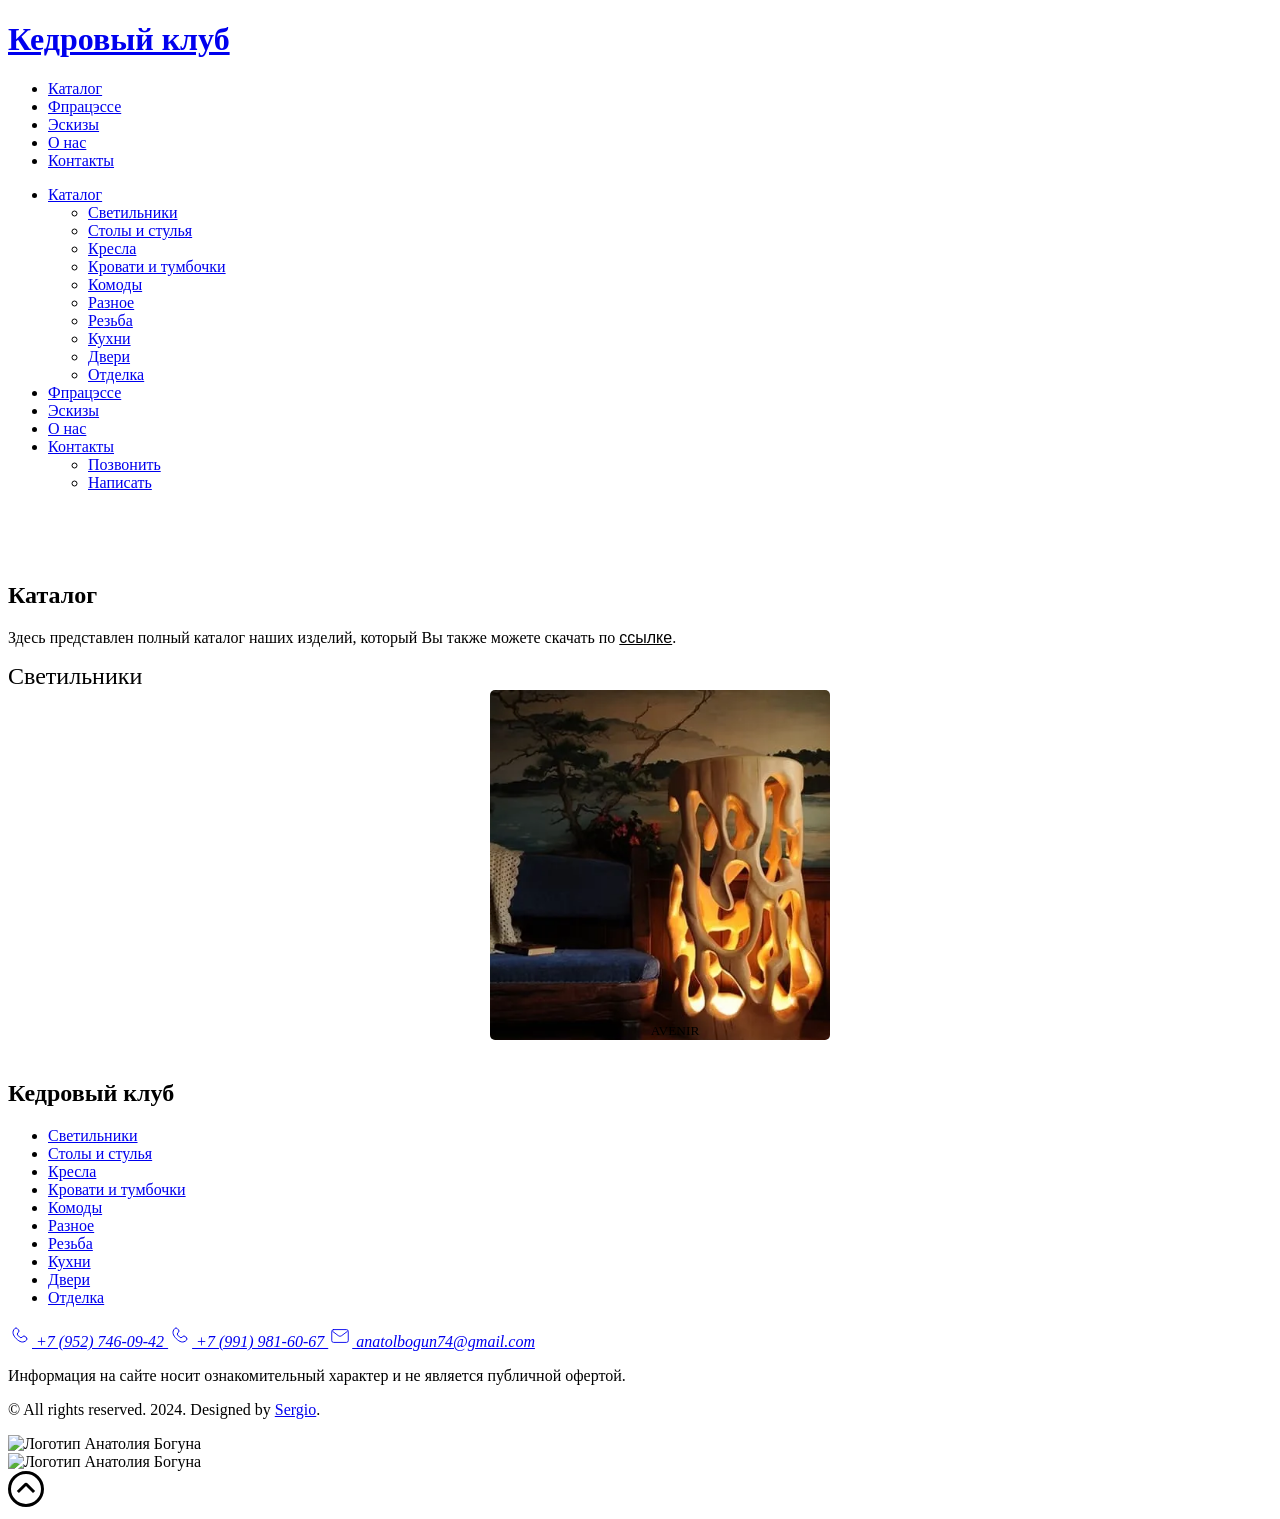
==== catalog.html @ 5a68f3dc "dev_4.1 Split main.css into modules using scss (run using the Live Sass plugin) Make the class "cont" ====
<!DOCTYPE html>
<html lang="ru">
<head>
  <meta charset="UTF-8">
  <meta name="viewport" content="width=device-width, initial-scale=1.0">
  <title>Кедровый клуб - каталог</title>
  <link rel="icon" href="img/graphics/favicone.ico">
  <link rel="stylesheet" href="CSS/normalize.css">
  <link rel="stylesheet" href="CSS/general.css">
  <link rel="stylesheet" href="CSS/catalog.css">
  <script defer src="JS/burger-nav.js"></script>
  <script defer src="JS/up.js"></script>
  <script defer type="module" src="JS/catalog.js"></script>
</head>
<body>
<header class="header">
  <div class="header__container">
    <div class="header__title__container">
      <a class="header__title__link" href="https://cedar-club.ru/">
        <h1 class="header__title">Кедровый&nbsp;клуб</h1>
      </a>
    </div>
    <nav class="header-nav">
      <ul class="header-nav__list">
        <li class="header-nav__item">
          <a class="header-nav__link" href="https://cedar-club.ru/catalog.html">
            Каталог
          </a>
        </li>
        <li class="header-nav__item">
          <a class="header-nav__link" href="https://cedar-club.ru/process.html">
            Фпрацэссе
          </a>
        </li>
        <li class="header-nav__item">
          <a class="header-nav__link" href="https://cedar-club.ru/sketches.html">
            Эскизы
          </a>
        </li>
        <li class="header-nav__item">
          <a class="header-nav__link" href="https://cedar-club.ru#about-us">
            О&nbsp;нас
          </a>
        </li>
        <li class="header-nav__item">
          <a class="header-nav__link" href="https://cedar-club.ru#contacts">
            Контакты
          </a>
        </li>
      </ul>
    </nav>
    <nav class="header__burger">
      <nav class="navbar">
        <div class="navbar__container">
          <div class="navbar__wrap">
            <div class="hamb">
              <div class="hamb__field" id="hamb">
                <span class="hamb__bar"></span> <span class="hamb__bar"></span>
                <span class="hamb__bar"></span>
              </div>
            </div>
          </div>
        </div>
      </nav>
      <div class="popup" id="popup">
        <ul class="menu" id="menu">
          <li class="menu__item">
            <a class="menu__link" href="catalog.html">Каталог</a>
            <ul class="menu-products">
              <li class="menu-products__item">
                <a href="https://cedar-club.ru/catalog.html#lamps" class="menu-products__link">
                  Светильники
                </a>
              </li>
              <li class="menu-products__item">
                <a href="https://cedar-club.ru/catalog.html#tables" class="menu-products__link">
                  Столы&nbsp;и&nbsp;стулья
                </a>
              </li>
              <li class="menu-products__item">
                <a href="https://cedar-club.ru/catalog.html#arm-chairs" class="menu-products__link">
                  Кресла
                </a>
              </li>
              <li class="menu-products__item">
                <a href="https://cedar-club.ru/catalog.html#beds" class="menu-products__link">
                  Кровати&nbsp;и&nbsp;тумбочки
                </a>
              </li>
              <li class="menu-products__item">
                <a href="https://cedar-club.ru/catalog.html#chests" class="menu-products__link">
                  Комоды
                </a>
              </li>
              <li class="menu-products__item">
                <a href="https://cedar-club.ru/catalog.html#another" class="menu-products__link">
                  Разное
                </a>
              </li>
              <li class="menu-products__item">
                <a href="https://cedar-club.ru/catalog.html#carving" class="menu-products__link">
                  Резьба
                </a>
              </li>
              <li class="menu-products__item">
                <a href="https://cedar-club.ru/catalog.html#kitchens" class="menu-products__link">
                  Кухни
                </a>
              </li>
              <li class="menu-products__item">
                <a href="https://cedar-club.ru/catalog.html#doors" class="menu-products__link">
                  Двери
                </a>
              </li>
              <li class="menu-products__item">
                <a href="https://cedar-club.ru/catalog.html#decoration" class="menu-products__link">
                  Отделка
                </a>
              </li>
            </ul>
          </li>
          <li class="menu__item">
            <a class="menu__link" href="https://cedar-club.ru/process.html">
              Фпрацэссе
            </a>
          </li>
          <li class="menu__item">
            <a class="menu__link" href="https://cedar-club.ru/sketches.html">
              Эскизы
            </a>
          </li>
          <li class="menu__item">
            <a class="menu__link" href="https://cedar-club.ru#about-us">
              О&nbsp;нас
            </a>
          </li>
          <li class="menu__item">
            <a class="menu__link" href="https://cedar-club.ru#contacts">
              Контакты
            </a>
          </li>
          <ul class="menu-products">
            <li class="menu-products__item">
              <a class="menu-products__link" href="tel:+9527460942">
                Позвонить
             </a>
            </li>
            <li class="menu-products__item">
              <a class="menu-products__link menu-products__link-last" href="mailto:anatolbogun74@gmail.com">
                Написать
             </a>
            </li>
          </ul>
        </ul>
      </div>
    </nav>
  </div>
</header>
<div class="body__back"></div>
<section id="catalog" class="section section-catalog">
  <div class="container">
    <h2 class="section-title categories__title">
      Каталог&nbsp;
    </h2>
    <p class="basic-text catalog__text">
      Здесь представлен полный каталог наших изделий, который Вы также можете скачать по <a class="download-link" href="docs/Cedar-club-catalog.pdf" download>ссылке</a>.
    </p>
    <div class="product-category lamps" id="lamps">
      <h3 class="category-title">
        Светильники&nbsp;&nbsp;
      </h3>
      <ul class="products-list">

      </ul>
    </div>
    <!-- <div class="product-category" id="tables">
      <h3 class="category-title">
        Столы&nbsp;и&nbsp;стулья
      </h3>
      <ul class="products-list">
        <li class="product-card">
          <div class="card-inner">
            <div class="card-rotate card-rotate-front front-08">
              <button class="product-button">
                <h4 class="product-title product-title-light">PROV</h4>
              </button>
            </div>
            <div class="card-rotate card-rotate-back">
              <div class="slider-container">
                <div class="slider">
                  <img class="product-img" src="img/products/08/02.jpg" alt="Резной столик">
                  <img class="product-img" src="img/products/08/03.jpg" alt="Резной столик">
                  <img class="product-img" src="img/products/08/04.jpg" alt="Резной столик">
                  <img class="product-img" src="img/products/08/05.jpg" alt="Резной столик">
                </div>
                <button class="slider-button prev-button" aria-label="Посмотреть предыдущий слайд">
                  <svg class="slider-button-img" viewBox="0 0 24 24" fill="none" xmlns="http://www.w3.org/2000/svg">
                    <path fill-rule="evenodd" clip-rule="evenodd" d="M15.7071 4.29289C16.0976 4.68342 16.0976 5.31658 15.7071 5.70711L9.41421 12L15.7071 18.2929C16.0976 18.6834 16.0976 19.3166 15.7071 19.7071C15.3166 20.0976 14.6834 20.0976 14.2929 19.7071L7.29289 12.7071C7.10536 12.5196 7 12.2652 7 12C7 11.7348 7.10536 11.4804 7.29289 11.2929L14.2929 4.29289C14.6834 3.90237 15.3166 3.90237 15.7071 4.29289Z"/>
                  </svg>
                </button>
                <button class="slider-button next-button" aria-label="Посмотреть следующий слайд">
                  <svg class="slider-button-img" viewBox="0 0 24 24" fill="none" xmlns="http://www.w3.org/2000/svg">
                    <path fill-rule="evenodd" clip-rule="evenodd" d="M8.29289 4.29289C8.68342 3.90237 9.31658 3.90237 9.70711 4.29289L16.7071 11.2929C17.0976 11.6834 17.0976 12.3166 16.7071 12.7071L9.70711 19.7071C9.31658 20.0976 8.68342 20.0976 8.29289 19.7071C7.90237 19.3166 7.90237 18.6834 8.29289 18.2929L14.5858 12L8.29289 5.70711C7.90237 5.31658 7.90237 4.68342 8.29289 4.29289Z"/>
                  </svg>
                </button>
              </div>
              <div class="card-back-container">
                <p class="basic-text product-card-text">
                  Стол&nbsp;чайный из&nbsp;масива&nbsp;-
                </p>
                <p class="basic-text product-card-text">
                  90&nbsp;000&nbsp;р.&nbsp;(08)
                </p>
                <button class="product-button">
                  <h4 class="product-title product-title-dark">PROV</h4>
                </button>
              </div>
            </div>
          </div>
        </li>
        <li class="product-card">
          <div class="card-inner">
            <div class="card-rotate card-rotate-front front-09">
              <button class="product-button">
                <h4 class="product-title product-title-light">NADIN</h4>
              </button>
            </div>
            <div class="card-rotate card-rotate-back">
              <div class="slider-container">
                <div class="slider">
                  <img class="product-img" src="img/products/09/02.jpg" alt="Стол из спила">
                  <img class="product-img" src="img/products/09/03.jpg" alt="Стол из спила">
                  <img class="product-img" src="img/products/09/04.jpg" alt="Стол из спила">
                </div>
                <button class="slider-button prev-button" aria-label="Посмотреть предыдущий слайд">
                  <svg class="slider-button-img" viewBox="0 0 24 24" fill="none" xmlns="http://www.w3.org/2000/svg">
                    <path fill-rule="evenodd" clip-rule="evenodd" d="M15.7071 4.29289C16.0976 4.68342 16.0976 5.31658 15.7071 5.70711L9.41421 12L15.7071 18.2929C16.0976 18.6834 16.0976 19.3166 15.7071 19.7071C15.3166 20.0976 14.6834 20.0976 14.2929 19.7071L7.29289 12.7071C7.10536 12.5196 7 12.2652 7 12C7 11.7348 7.10536 11.4804 7.29289 11.2929L14.2929 4.29289C14.6834 3.90237 15.3166 3.90237 15.7071 4.29289Z"/>
                  </svg>
                </button>
                <button class="slider-button next-button" aria-label="Посмотреть следующий слайд">
                  <svg class="slider-button-img" viewBox="0 0 24 24" fill="none" xmlns="http://www.w3.org/2000/svg">
                    <path fill-rule="evenodd" clip-rule="evenodd" d="M8.29289 4.29289C8.68342 3.90237 9.31658 3.90237 9.70711 4.29289L16.7071 11.2929C17.0976 11.6834 17.0976 12.3166 16.7071 12.7071L9.70711 19.7071C9.31658 20.0976 8.68342 20.0976 8.29289 19.7071C7.90237 19.3166 7.90237 18.6834 8.29289 18.2929L14.5858 12L8.29289 5.70711C7.90237 5.31658 7.90237 4.68342 8.29289 4.29289Z"/>
                  </svg>
                </button>
              </div>
              <div class="card-back-container">
                <p class="basic-text product-card-text">
                  Столик из кедрового спила&nbsp;-
                </p>
                <p class="basic-text product-card-text">
                  75&nbsp;000&nbsp;р.&nbsp;(09)
                </p>
                <button class="product-button">
                  <h4 class="product-title product-title-dark">NADIN</h4>
                </button>
              </div>
            </div>
          </div>
        </li>
        <li class="product-card">
          <div class="card-inner">
            <div class="card-rotate card-rotate-front front-10">
              <button class="product-button">
                <h4 class="product-title product-title-light">ERHART</h4>
              </button>
            </div>
            <div class="card-rotate card-rotate-back">
              <div class="slider-container">
                <div class="slider">
                  <img class="product-img" src="img/products/10/02.jpg" alt="Стол со стеклом">
                  <img class="product-img" src="img/products/10/03.jpg" alt="Стол со стеклом">
                  <img class="product-img" src="img/products/10/04.jpg" alt="Стол со стеклянной столешницей">
                  <img class="product-img" src="img/products/10/05.jpg" alt="Стол со стеклянной столешницей">
                </div>
                <button class="slider-button prev-button" aria-label="Посмотреть предыдущий слайд">
                  <svg class="slider-button-img" viewBox="0 0 24 24" fill="none" xmlns="http://www.w3.org/2000/svg">
                    <path fill-rule="evenodd" clip-rule="evenodd" d="M15.7071 4.29289C16.0976 4.68342 16.0976 5.31658 15.7071 5.70711L9.41421 12L15.7071 18.2929C16.0976 18.6834 16.0976 19.3166 15.7071 19.7071C15.3166 20.0976 14.6834 20.0976 14.2929 19.7071L7.29289 12.7071C7.10536 12.5196 7 12.2652 7 12C7 11.7348 7.10536 11.4804 7.29289 11.2929L14.2929 4.29289C14.6834 3.90237 15.3166 3.90237 15.7071 4.29289Z"/>
                  </svg>
                </button>
                <button class="slider-button next-button" aria-label="Посмотреть следующий слайд">
                  <svg class="slider-button-img" viewBox="0 0 24 24" fill="none" xmlns="http://www.w3.org/2000/svg">
                    <path fill-rule="evenodd" clip-rule="evenodd" d="M8.29289 4.29289C8.68342 3.90237 9.31658 3.90237 9.70711 4.29289L16.7071 11.2929C17.0976 11.6834 17.0976 12.3166 16.7071 12.7071L9.70711 19.7071C9.31658 20.0976 8.68342 20.0976 8.29289 19.7071C7.90237 19.3166 7.90237 18.6834 8.29289 18.2929L14.5858 12L8.29289 5.70711C7.90237 5.31658 7.90237 4.68342 8.29289 4.29289Z"/>
                  </svg>
                </button>
              </div>
              <div class="card-back-container">
                <p class="basic-text product-card-text">
                  Стол&nbsp;из&nbsp;ствола кедра со&nbsp;стеклянной&nbsp;столешницей&nbsp;-
                </p>
                <p class="basic-text product-card-text">
                  190&nbsp;000&nbsp;р.&nbsp;(10)
                </p>
                <button class="product-button">
                  <h4 class="product-title product-title-dark">ERHART</h4>
                </button>
              </div>
            </div>
          </div>
        </li>
        <li class="product-card">
          <div class="card-inner">
            <div class="card-rotate card-rotate-front front-11">
              <button class="product-button">
                <h4 class="product-title product-title-light">IPOMEA</h4>
              </button>
            </div>
            <div class="card-rotate card-rotate-back">
              <div class="slider-container">
                <div class="slider">
                  <img class="product-img" src="img/products/11/02.jpg" alt="Стол с подсветкой">
                  <img class="product-img" src="img/products/11/03.jpg" alt="Стол с подсветкой">
                  <img class="product-img" src="img/products/11/04.jpg" alt="Стол с подсветкой">
                  <img class="product-img" src="img/products/11/05.jpg" alt="Стол с подсветкой">
                </div>
                <button class="slider-button prev-button" aria-label="Посмотреть предыдущий слайд">
                  <svg class="slider-button-img" viewBox="0 0 24 24" fill="none" xmlns="http://www.w3.org/2000/svg">
                    <path fill-rule="evenodd" clip-rule="evenodd" d="M15.7071 4.29289C16.0976 4.68342 16.0976 5.31658 15.7071 5.70711L9.41421 12L15.7071 18.2929C16.0976 18.6834 16.0976 19.3166 15.7071 19.7071C15.3166 20.0976 14.6834 20.0976 14.2929 19.7071L7.29289 12.7071C7.10536 12.5196 7 12.2652 7 12C7 11.7348 7.10536 11.4804 7.29289 11.2929L14.2929 4.29289C14.6834 3.90237 15.3166 3.90237 15.7071 4.29289Z"/>
                  </svg>
                </button>
                <button class="slider-button next-button" aria-label="Посмотреть следующий слайд">
                  <svg class="slider-button-img" viewBox="0 0 24 24" fill="none" xmlns="http://www.w3.org/2000/svg">
                    <path fill-rule="evenodd" clip-rule="evenodd" d="M8.29289 4.29289C8.68342 3.90237 9.31658 3.90237 9.70711 4.29289L16.7071 11.2929C17.0976 11.6834 17.0976 12.3166 16.7071 12.7071L9.70711 19.7071C9.31658 20.0976 8.68342 20.0976 8.29289 19.7071C7.90237 19.3166 7.90237 18.6834 8.29289 18.2929L14.5858 12L8.29289 5.70711C7.90237 5.31658 7.90237 4.68342 8.29289 4.29289Z"/>
                  </svg>
                </button>
              </div>
              <div class="card-back-container">
                <p class="basic-text product-card-text">
                  Стол&nbsp;из&nbsp;кедрового лафета с&nbsp;подсветкой&nbsp;-
                </p>
                <p class="basic-text product-card-text">
                  220&nbsp;000р.&nbsp;(11)
                </p>
                <button class="product-button">
                  <h4 class="product-title product-title-dark">IPOMEA</h4>
                </button>
              </div>
            </div>
          </div>
        </li>
        <li class="product-card">
          <div class="card-inner">
            <div class="card-rotate card-rotate-front front-12">
              <button class="product-button">
                <h4 class="product-title product-title-light">ELIM</h4>
              </button>
            </div>
            <div class="card-rotate card-rotate-back">
              <div class="slider-container">
                <div class="slider">
                  <img class="product-img" src="img/products/12/02.jpg" alt="Стол из лафета">
                  <img class="product-img" src="img/products/12/03.jpg" alt="Стол из лафета">
                  <img class="product-img" src="img/products/12/04.jpg" alt="Стол из лафета">
                  <img class="product-img" src="img/products/12/05.jpg" alt="Стол из лафета">
                  <img class="product-img" src="img/products/12/06.jpg" alt="Стол из лафета">
                  <img class="product-img" src="img/products/12/07.jpg" alt="Стол из лафета">
                  <img class="product-img" src="img/products/12/08.jpg" alt="Стол из лафета">
                  <img class="product-img" src="img/products/12/09.jpg" alt="Стол из лафета">
                </div>
                <button class="slider-button prev-button" aria-label="Посмотреть предыдущий слайд">
                  <svg class="slider-button-img" viewBox="0 0 24 24" fill="none" xmlns="http://www.w3.org/2000/svg">
                    <path fill-rule="evenodd" clip-rule="evenodd" d="M15.7071 4.29289C16.0976 4.68342 16.0976 5.31658 15.7071 5.70711L9.41421 12L15.7071 18.2929C16.0976 18.6834 16.0976 19.3166 15.7071 19.7071C15.3166 20.0976 14.6834 20.0976 14.2929 19.7071L7.29289 12.7071C7.10536 12.5196 7 12.2652 7 12C7 11.7348 7.10536 11.4804 7.29289 11.2929L14.2929 4.29289C14.6834 3.90237 15.3166 3.90237 15.7071 4.29289Z"/>
                  </svg>
                </button>
                <button class="slider-button next-button" aria-label="Посмотреть следующий слайд">
                  <svg class="slider-button-img" viewBox="0 0 24 24" fill="none" xmlns="http://www.w3.org/2000/svg">
                    <path fill-rule="evenodd" clip-rule="evenodd" d="M8.29289 4.29289C8.68342 3.90237 9.31658 3.90237 9.70711 4.29289L16.7071 11.2929C17.0976 11.6834 17.0976 12.3166 16.7071 12.7071L9.70711 19.7071C9.31658 20.0976 8.68342 20.0976 8.29289 19.7071C7.90237 19.3166 7.90237 18.6834 8.29289 18.2929L14.5858 12L8.29289 5.70711C7.90237 5.31658 7.90237 4.68342 8.29289 4.29289Z"/>
                  </svg>
                </button>
              </div>
              <div class="card-back-container">
                <p class="basic-text product-card-text">
                  Стол из кедрового&nbsp;лафета
                </p>
                <p class="basic-text product-card-text">
                  Длина&nbsp;до&nbsp;1,9&nbsp;м&nbsp;- 190&nbsp;000&nbsp;р.&nbsp;(12)
                </p>
                <button class="product-button">
                  <h4 class="product-title product-title-dark">ELIM</h4>
                </button>
              </div>
            </div>
          </div>
        </li>
        <li class="product-card">
          <div class="card-inner">
            <div class="card-rotate card-rotate-front front-13">
              <button class="product-button">
                <h4 class="product-title product-title-light">STRAZH</h4>
              </button>
            </div>
            <div class="card-rotate card-rotate-back">
              <div class="slider-container">
                <div class="slider">
                  <img class="product-img" src="img/products/13/02.jpg" alt="Стол из кедрового лафета">
                  <img class="product-img" src="img/products/13/03.jpg" alt="Стол из кедрового лафета">
                  <img class="product-img" src="img/products/13/04.jpg" alt="Стол из кедрового лафета">
                  <img class="product-img" src="img/products/13/05.jpg" alt="Стол из кедрового лафета">
                </div>
                <button class="slider-button prev-button" aria-label="Посмотреть предыдущий слайд">
                  <svg class="slider-button-img" viewBox="0 0 24 24" fill="none" xmlns="http://www.w3.org/2000/svg">
                    <path fill-rule="evenodd" clip-rule="evenodd" d="M15.7071 4.29289C16.0976 4.68342 16.0976 5.31658 15.7071 5.70711L9.41421 12L15.7071 18.2929C16.0976 18.6834 16.0976 19.3166 15.7071 19.7071C15.3166 20.0976 14.6834 20.0976 14.2929 19.7071L7.29289 12.7071C7.10536 12.5196 7 12.2652 7 12C7 11.7348 7.10536 11.4804 7.29289 11.2929L14.2929 4.29289C14.6834 3.90237 15.3166 3.90237 15.7071 4.29289Z"/>
                  </svg>
                </button>
                <button class="slider-button next-button" aria-label="Посмотреть следующий слайд">
                  <svg class="slider-button-img" viewBox="0 0 24 24" fill="none" xmlns="http://www.w3.org/2000/svg">
                    <path fill-rule="evenodd" clip-rule="evenodd" d="M8.29289 4.29289C8.68342 3.90237 9.31658 3.90237 9.70711 4.29289L16.7071 11.2929C17.0976 11.6834 17.0976 12.3166 16.7071 12.7071L9.70711 19.7071C9.31658 20.0976 8.68342 20.0976 8.29289 19.7071C7.90237 19.3166 7.90237 18.6834 8.29289 18.2929L14.5858 12L8.29289 5.70711C7.90237 5.31658 7.90237 4.68342 8.29289 4.29289Z"/>
                  </svg>
                </button>
              </div>
              <div class="card-back-container">
                <p class="basic-text product-card-text">
                  Стол из кедрового лафета
                </p>
                <p class="basic-text product-card-text">
                  Длина&nbsp;от&nbsp;3&nbsp;м&nbsp;- 250&nbsp;000&nbsp;р.&nbsp;(13)
                </p>
                <button class="product-button">
                  <h4 class="product-title product-title-dark">STRAZH</h4>
                </button>
              </div>
            </div>
          </div>
        </li>
        <li class="product-card">
          <div class="card-inner">
            <div class="card-rotate card-rotate-front front-14">
              <button class="product-button">
                <h4 class="product-title product-title-light">NATAN</h4>
              </button>
            </div>
            <div class="card-rotate card-rotate-back">
              <div class="slider-container">
                <div class="slider">
                  <img class="product-img" src="img/products/14/01.jpg" alt="Стол из кедра">
                  <img class="product-img" src="img/products/14/02.jpg" alt="Стол из кедра">
                </div>
                <button class="slider-button prev-button" aria-label="Посмотреть предыдущий слайд">
                  <svg class="slider-button-img" viewBox="0 0 24 24" fill="none" xmlns="http://www.w3.org/2000/svg">
                    <path fill-rule="evenodd" clip-rule="evenodd" d="M15.7071 4.29289C16.0976 4.68342 16.0976 5.31658 15.7071 5.70711L9.41421 12L15.7071 18.2929C16.0976 18.6834 16.0976 19.3166 15.7071 19.7071C15.3166 20.0976 14.6834 20.0976 14.2929 19.7071L7.29289 12.7071C7.10536 12.5196 7 12.2652 7 12C7 11.7348 7.10536 11.4804 7.29289 11.2929L14.2929 4.29289C14.6834 3.90237 15.3166 3.90237 15.7071 4.29289Z"/>
                  </svg>
                </button>
                <button class="slider-button next-button" aria-label="Посмотреть следующий слайд">
                  <svg class="slider-button-img" viewBox="0 0 24 24" fill="none" xmlns="http://www.w3.org/2000/svg">
                    <path fill-rule="evenodd" clip-rule="evenodd" d="M8.29289 4.29289C8.68342 3.90237 9.31658 3.90237 9.70711 4.29289L16.7071 11.2929C17.0976 11.6834 17.0976 12.3166 16.7071 12.7071L9.70711 19.7071C9.31658 20.0976 8.68342 20.0976 8.29289 19.7071C7.90237 19.3166 7.90237 18.6834 8.29289 18.2929L14.5858 12L8.29289 5.70711C7.90237 5.31658 7.90237 4.68342 8.29289 4.29289Z"/>
                  </svg>
                </button>
              </div>
              <div class="card-back-container">
                <p class="basic-text product-card-text">
                  Стол&nbsp;из&nbsp;кедра&nbsp;- 130&nbsp;000&nbsp;р.&nbsp;(14)
                </p>
                <p class="basic-text product-card-text">
                  Скамья&nbsp;- от&nbsp;60&nbsp;000&nbsp;р. (длина&nbsp;до&nbsp;3&nbsp;м)&nbsp;(15)
                </p>
                <button class="product-button">
                  <h4 class="product-title product-title-dark">NATAN</h4>
                </button>
              </div>
            </div>
          </div>
        </li>
        <li class="product-card">
          <div class="card-inner">
            <div class="card-rotate card-rotate-front front-16">
              <button class="product-button">
                <h4 class="product-title product-title-light">VEDA</h4>
              </button>
            </div>
            <div class="card-rotate card-rotate-back">
              <div class="slider-container">
                <div class="slider">
                  <img class="product-img" src="img/products/16/01.jpg" alt="Стол и скамья из досок">
                </div>
              </div>
              <div class="card-back-container">
                <p class="basic-text product-card-text">
                  Стол&nbsp;- 60&nbsp;000&nbsp;р.&nbsp;(16)
                </p>
                <p class="basic-text product-card-text">
                  Скамья&nbsp;- 55&nbsp;000&nbsp;р.&nbsp;(17)
                </p>
                <button class="product-button">
                  <h4 class="product-title product-title-dark">VEDA</h4>
                </button>
              </div>
            </div>
          </div>
        </li>
        <li class="product-card">
          <div class="card-inner">
            <div class="card-rotate card-rotate-front front-18">
              <button class="product-button">
                <h4 class="product-title product-title-light">LUDMILA</h4>
              </button>
            </div>
            <div class="card-rotate card-rotate-back">
              <div class="slider-container">
                <div class="slider">
                  <img class="product-img" src="img/products/18/02.jpg" alt="Детский столик">
                  <img class="product-img" src="img/products/18/03.jpg" alt="Детский столик">
                  <img class="product-img" src="img/products/18/04.jpg" alt="Детский столик">
                  <img class="product-img" src="img/products/18/05.jpg" alt="Детский столик">
                </div>
                <button class="slider-button prev-button" aria-label="Посмотреть предыдущий слайд">
                  <svg class="slider-button-img" viewBox="0 0 24 24" fill="none" xmlns="http://www.w3.org/2000/svg">
                    <path fill-rule="evenodd" clip-rule="evenodd" d="M15.7071 4.29289C16.0976 4.68342 16.0976 5.31658 15.7071 5.70711L9.41421 12L15.7071 18.2929C16.0976 18.6834 16.0976 19.3166 15.7071 19.7071C15.3166 20.0976 14.6834 20.0976 14.2929 19.7071L7.29289 12.7071C7.10536 12.5196 7 12.2652 7 12C7 11.7348 7.10536 11.4804 7.29289 11.2929L14.2929 4.29289C14.6834 3.90237 15.3166 3.90237 15.7071 4.29289Z"/>
                  </svg>
                </button>
                <button class="slider-button next-button" aria-label="Посмотреть следующий слайд">
                  <svg class="slider-button-img" viewBox="0 0 24 24" fill="none" xmlns="http://www.w3.org/2000/svg">
                    <path fill-rule="evenodd" clip-rule="evenodd" d="M8.29289 4.29289C8.68342 3.90237 9.31658 3.90237 9.70711 4.29289L16.7071 11.2929C17.0976 11.6834 17.0976 12.3166 16.7071 12.7071L9.70711 19.7071C9.31658 20.0976 8.68342 20.0976 8.29289 19.7071C7.90237 19.3166 7.90237 18.6834 8.29289 18.2929L14.5858 12L8.29289 5.70711C7.90237 5.31658 7.90237 4.68342 8.29289 4.29289Z"/>
                  </svg>
                </button>
              </div>
              <div class="card-back-container">
                <p class="basic-text product-card-text">
                  Столик&nbsp;детский из&nbsp;спилов&nbsp;- 85&nbsp;000&nbsp;р.&nbsp;(18)
                </p>
                <button class="product-button">
                  <h4 class="product-title product-title-dark">LUDMILA</h4>
                </button>
              </div>
            </div>
          </div>
        </li>
        <li class="product-card">
          <div class="card-inner">
            <div class="card-rotate card-rotate-front front-19">
              <button class="product-button">
                <h4 class="product-title product-title-light">AGAP</h4>
              </button>
            </div>
            <div class="card-rotate card-rotate-back">
              <div class="slider-container">
                <div class="slider">
                  <img class="product-img" src="img/products/19/02.jpg" alt="Детский стул">
                  <img class="product-img" src="img/products/19/03.jpg" alt="Детский стул">
                  <img class="product-img" src="img/products/19/04.jpg" alt="Стул из массива">
                </div>
                <button class="slider-button prev-button" aria-label="Посмотреть предыдущий слайд">
                  <svg class="slider-button-img" viewBox="0 0 24 24" fill="none" xmlns="http://www.w3.org/2000/svg">
                    <path fill-rule="evenodd" clip-rule="evenodd" d="M15.7071 4.29289C16.0976 4.68342 16.0976 5.31658 15.7071 5.70711L9.41421 12L15.7071 18.2929C16.0976 18.6834 16.0976 19.3166 15.7071 19.7071C15.3166 20.0976 14.6834 20.0976 14.2929 19.7071L7.29289 12.7071C7.10536 12.5196 7 12.2652 7 12C7 11.7348 7.10536 11.4804 7.29289 11.2929L14.2929 4.29289C14.6834 3.90237 15.3166 3.90237 15.7071 4.29289Z"/>
                  </svg>
                </button>
                <button class="slider-button next-button" aria-label="Посмотреть следующий слайд">
                  <svg class="slider-button-img" viewBox="0 0 24 24" fill="none" xmlns="http://www.w3.org/2000/svg">
                    <path fill-rule="evenodd" clip-rule="evenodd" d="M8.29289 4.29289C8.68342 3.90237 9.31658 3.90237 9.70711 4.29289L16.7071 11.2929C17.0976 11.6834 17.0976 12.3166 16.7071 12.7071L9.70711 19.7071C9.31658 20.0976 8.68342 20.0976 8.29289 19.7071C7.90237 19.3166 7.90237 18.6834 8.29289 18.2929L14.5858 12L8.29289 5.70711C7.90237 5.31658 7.90237 4.68342 8.29289 4.29289Z"/>
                  </svg>
                </button>
              </div>
              <div class="card-back-container">
                <p class="basic-text product-card-text">
                  Стульчик&nbsp;детский&nbsp;- 25&nbsp;000&nbsp;р.&nbsp;(19)
                </p>
                <button class="product-button">
                  <h4 class="product-title product-title-dark">AGAP</h4>
                </button>
              </div>
            </div>
          </div>
        </li>
        <li class="product-card">
          <div class="card-inner">
            <div class="card-rotate card-rotate-front front-20">
              <button class="product-button">
                <h4 class="product-title product-title-light">VIVIAN</h4>
              </button>
            </div>
            <div class="card-rotate card-rotate-back">
              <div class="slider-container">
                <div class="slider">
                  <img class="product-img" src="img/products/20/01.jpg" alt="Стол и табурет">
                </div>
              </div>
              <div class="card-back-container">
                <p class="basic-text product-card-text">
                  Стол из кедра 1,2м&nbsp;- 35&nbsp;000&nbsp;р.&nbsp;(20)
                </p>
                <p class="basic-text product-card-text">
                  Табурет из ствола&nbsp;кедра&nbsp;- 12&nbsp;000&nbsp;р.&nbsp;(21)
                </p>
                <button class="product-button">
                  <h4 class="product-title product-title-dark">VIVIAN</h4>
                </button>
              </div>
            </div>
          </div>
        </li>
        <li class="product-card">
          <div class="card-inner">
            <div class="card-rotate card-rotate-front front-22">
              <button class="product-button">
                <h4 class="product-title product-title-light">ANTIP</h4>
              </button>
            </div>
            <div class="card-rotate card-rotate-back">
              <div class="slider-container">
                <div class="slider">
                  <img class="product-img" src="img/products/22/01.jpg" alt="Столик из ствола кедра">
                </div>
              </div>
              <div class="card-back-container">
                <p class="basic-text product-card-text">
                  Столик из&nbsp;ствола&nbsp;кедра&nbsp;- 25&nbsp;000&nbsp;р.&nbsp;(22)
                </p>
                <button class="product-button">
                  <h4 class="product-title product-title-dark">ANTIP</h4>
                </button>
              </div>
            </div>
          </div>
        </li>
        <li class="product-card">
          <div class="card-inner">
            <div class="card-rotate card-rotate-front front-23">
              <button class="product-button">
                <h4 class="product-title product-title-light">YARMIL</h4>
              </button>
            </div>
            <div class="card-rotate card-rotate-back">
              <div class="slider-container">
                <div class="slider">
                  <img class="product-img" src="img/products/23/01.jpg" alt="Журнальный столик">
                  <img class="product-img" src="img/products/23/02.jpg" alt="Журнальный столик">
                  <img class="product-img" src="img/products/23/03.jpg" alt="Кресло из тёса">
                </div>
                <button class="slider-button prev-button" aria-label="Посмотреть предыдущий слайд">
                  <svg class="slider-button-img" viewBox="0 0 24 24" fill="none" xmlns="http://www.w3.org/2000/svg">
                    <path fill-rule="evenodd" clip-rule="evenodd" d="M15.7071 4.29289C16.0976 4.68342 16.0976 5.31658 15.7071 5.70711L9.41421 12L15.7071 18.2929C16.0976 18.6834 16.0976 19.3166 15.7071 19.7071C15.3166 20.0976 14.6834 20.0976 14.2929 19.7071L7.29289 12.7071C7.10536 12.5196 7 12.2652 7 12C7 11.7348 7.10536 11.4804 7.29289 11.2929L14.2929 4.29289C14.6834 3.90237 15.3166 3.90237 15.7071 4.29289Z"/>
                  </svg>
                </button>
                <button class="slider-button next-button" aria-label="Посмотреть следующий слайд">
                  <svg class="slider-button-img" viewBox="0 0 24 24" fill="none" xmlns="http://www.w3.org/2000/svg">
                    <path fill-rule="evenodd" clip-rule="evenodd" d="M8.29289 4.29289C8.68342 3.90237 9.31658 3.90237 9.70711 4.29289L16.7071 11.2929C17.0976 11.6834 17.0976 12.3166 16.7071 12.7071L9.70711 19.7071C9.31658 20.0976 8.68342 20.0976 8.29289 19.7071C7.90237 19.3166 7.90237 18.6834 8.29289 18.2929L14.5858 12L8.29289 5.70711C7.90237 5.31658 7.90237 4.68342 8.29289 4.29289Z"/>
                  </svg>
                </button>
              </div>
              <div class="card-back-container">
                <p class="basic-text product-card-text">
                  Журнальный&nbsp;столик&nbsp;- 40&nbsp;000&nbsp;р.&nbsp;(23)
                </p>
                <p class="basic-text product-card-text">
                  Кресло&nbsp;из&nbsp;веток и тёса&nbsp;- 60&nbsp;000&nbsp;р.&nbsp;(24)
                </p>
                <button class="product-button">
                  <h4 class="product-title product-title-dark">YARMIL</h4>
                </button>
              </div>
            </div>
          </div>
        </li>
        <li class="product-card">
          <div class="card-inner">
            <div class="card-rotate card-rotate-front front-25">
              <button class="product-button">
                <h4 class="product-title product-title-light">VASSA</h4>
              </button>
            </div>
            <div class="card-rotate card-rotate-back">
              <div class="slider-container">
                <div class="slider">
                  <img class="product-img" src="img/products/25/01.jpg" alt="Кресло из веток и лозы">
                  <img class="product-img" src="img/products/25/02.jpg" alt="Кресло из лозы">
                </div>
                <button class="slider-button prev-button" aria-label="Посмотреть предыдущий слайд">
                  <svg class="slider-button-img" viewBox="0 0 24 24" fill="none" xmlns="http://www.w3.org/2000/svg">
                    <path fill-rule="evenodd" clip-rule="evenodd" d="M15.7071 4.29289C16.0976 4.68342 16.0976 5.31658 15.7071 5.70711L9.41421 12L15.7071 18.2929C16.0976 18.6834 16.0976 19.3166 15.7071 19.7071C15.3166 20.0976 14.6834 20.0976 14.2929 19.7071L7.29289 12.7071C7.10536 12.5196 7 12.2652 7 12C7 11.7348 7.10536 11.4804 7.29289 11.2929L14.2929 4.29289C14.6834 3.90237 15.3166 3.90237 15.7071 4.29289Z"/>
                  </svg>
                </button>
                <button class="slider-button next-button" aria-label="Посмотреть следующий слайд">
                  <svg class="slider-button-img" viewBox="0 0 24 24" fill="none" xmlns="http://www.w3.org/2000/svg">
                    <path fill-rule="evenodd" clip-rule="evenodd" d="M8.29289 4.29289C8.68342 3.90237 9.31658 3.90237 9.70711 4.29289L16.7071 11.2929C17.0976 11.6834 17.0976 12.3166 16.7071 12.7071L9.70711 19.7071C9.31658 20.0976 8.68342 20.0976 8.29289 19.7071C7.90237 19.3166 7.90237 18.6834 8.29289 18.2929L14.5858 12L8.29289 5.70711C7.90237 5.31658 7.90237 4.68342 8.29289 4.29289Z"/>
                  </svg>
                </button>
              </div>
              <div class="card-back-container">
                <p class="basic-text product-card-text">
                  Кресло из&nbsp;веток и лозы&nbsp;- 75&nbsp;000&nbsp;р.&nbsp;(25)
                </p>
                <button class="product-button">
                  <h4 class="product-title product-title-dark">VASSA</h4>
                </button>
              </div>
            </div>
          </div>
        </li>
        <li class="product-card">
          <div class="card-inner">
            <div class="card-rotate card-rotate-front front-26">
              <button class="product-button">
                <h4 class="product-title product-title-light">MILEN</h4>
              </button>
            </div>
            <div class="card-rotate card-rotate-back">
              <div class="slider-container">
                <div class="slider">
                  <img class="product-img" src="img/products/26/01.jpg" alt="Журнальный столик">
                </div>
              </div>
              <div class="card-back-container">
                <p class="basic-text product-card-text">
                  Журнальный&nbsp;стол&nbsp;- 40&nbsp;000&nbsp;р.&nbsp;(26)
                </p>
                <button class="product-button">
                  <h4 class="product-title product-title-dark">MILEN</h4>
                </button>
              </div>
            </div>
          </div>
        </li>
        <li class="product-card">
          <div class="card-inner">
            <div class="card-rotate card-rotate-front front-27">
              <button class="product-button">
                <h4 class="product-title product-title-light">KIRIAK</h4>
              </button>
            </div>
            <div class="card-rotate card-rotate-back">
              <div class="slider-container">
                <div class="slider">
                  <img class="product-img" src="img/products/27/02.jpg" alt="Стул из веток">
                  <img class="product-img" src="img/products/27/03.jpg" alt="Стул из веток">
                  <img class="product-img" src="img/products/27/04.jpg" alt="Стул корнепластика">
                  <img class="product-img" src="img/products/27/05.jpg" alt="Стул корнепластика">
                </div>
                <button class="slider-button prev-button" aria-label="Посмотреть предыдущий слайд">
                  <svg class="slider-button-img" viewBox="0 0 24 24" fill="none" xmlns="http://www.w3.org/2000/svg">
                    <path fill-rule="evenodd" clip-rule="evenodd" d="M15.7071 4.29289C16.0976 4.68342 16.0976 5.31658 15.7071 5.70711L9.41421 12L15.7071 18.2929C16.0976 18.6834 16.0976 19.3166 15.7071 19.7071C15.3166 20.0976 14.6834 20.0976 14.2929 19.7071L7.29289 12.7071C7.10536 12.5196 7 12.2652 7 12C7 11.7348 7.10536 11.4804 7.29289 11.2929L14.2929 4.29289C14.6834 3.90237 15.3166 3.90237 15.7071 4.29289Z"/>
                  </svg>
                </button>
                <button class="slider-button next-button" aria-label="Посмотреть следующий слайд">
                  <svg class="slider-button-img" viewBox="0 0 24 24" fill="none" xmlns="http://www.w3.org/2000/svg">
                    <path fill-rule="evenodd" clip-rule="evenodd" d="M8.29289 4.29289C8.68342 3.90237 9.31658 3.90237 9.70711 4.29289L16.7071 11.2929C17.0976 11.6834 17.0976 12.3166 16.7071 12.7071L9.70711 19.7071C9.31658 20.0976 8.68342 20.0976 8.29289 19.7071C7.90237 19.3166 7.90237 18.6834 8.29289 18.2929L14.5858 12L8.29289 5.70711C7.90237 5.31658 7.90237 4.68342 8.29289 4.29289Z"/>
                  </svg>
                </button>
              </div>
              <div class="card-back-container">
                <p class="basic-text product-card-text">
                  Стул&nbsp;из&nbsp;веток&nbsp;- 30&nbsp;000&nbsp;р.&nbsp;(27)
                </p>
                <button class="product-button">
                  <h4 class="product-title product-title-dark">KIRIAK</h4>
                </button>
              </div>
            </div>
          </div>
        </li>
        <li class="product-card">
          <div class="card-inner">
            <div class="card-rotate card-rotate-front front-28">
              <button class="product-button">
                <h4 class="product-title product-title-light">HANNA</h4>
              </button>
            </div>
            <div class="card-rotate card-rotate-back">
              <div class="slider-container">
                <div class="slider">
                  <img class="product-img" src="img/products/28/01.jpg" alt="Табурет из веток">
                </div>
              </div>
              <div class="card-back-container">
                <p class="basic-text product-card-text">
                  Табурет&nbsp;из&nbsp;веток&nbsp;- 18&nbsp;000&nbsp;р.&nbsp;(28)
                </p>
                <button class="product-button">
                  <h4 class="product-title product-title-dark">HANNA</h4>
                </button>
              </div>
            </div>
          </div>
        </li>
      </ul>
    </div>
    <div class="product-category" id="arm-chairs">
      <h3 class="category-title">
        Кресла
      </h3>
      <ul class="products-list">
        <li class="product-card">
          <div class="card-inner">
            <div class="card-rotate card-rotate-front front-29">
              <button class="product-button">
                <h4 class="product-title product-title-light">IDA</h4>
              </button>
            </div>
            <div class="card-rotate card-rotate-back">
              <div class="slider-container">
                <div class="slider">
                  <img class="product-img" src="img/products/29/01.jpg" alt="Кресло из веток">
                </div>
              </div>
              <div class="card-back-container">
                <p class="basic-text product-card-text">
                  Кресло&nbsp;из&nbsp;веток&nbsp;- 70&nbsp;000&nbsp;р.&nbsp;(29)
                </p>
                <button class="product-button">
                  <h4 class="product-title product-title-dark">IDA</h4>
                </button>
              </div>
            </div>
          </div>
        </li>
        <li class="product-card">
          <div class="card-inner">
            <div class="card-rotate card-rotate-front front-30">
              <button class="product-button">
                <h4 class="product-title product-title-light">KAUNITS</h4>
              </button>
            </div>
            <div class="card-rotate card-rotate-back">
              <div class="slider-container">
                <div class="slider">
                  <img class="product-img" src="img/products/30/01.jpg" alt="Кресло-качалка">
                  <img class="product-img" src="img/products/30/02.jpg" alt="Кресло-качалка">
                </div>
                <button class="slider-button prev-button" aria-label="Посмотреть предыдущий слайд">
                  <svg class="slider-button-img" viewBox="0 0 24 24" fill="none" xmlns="http://www.w3.org/2000/svg">
                    <path fill-rule="evenodd" clip-rule="evenodd" d="M15.7071 4.29289C16.0976 4.68342 16.0976 5.31658 15.7071 5.70711L9.41421 12L15.7071 18.2929C16.0976 18.6834 16.0976 19.3166 15.7071 19.7071C15.3166 20.0976 14.6834 20.0976 14.2929 19.7071L7.29289 12.7071C7.10536 12.5196 7 12.2652 7 12C7 11.7348 7.10536 11.4804 7.29289 11.2929L14.2929 4.29289C14.6834 3.90237 15.3166 3.90237 15.7071 4.29289Z"/>
                  </svg>
                </button>
                <button class="slider-button next-button" aria-label="Посмотреть следующий слайд">
                  <svg class="slider-button-img" viewBox="0 0 24 24" fill="none" xmlns="http://www.w3.org/2000/svg">
                    <path fill-rule="evenodd" clip-rule="evenodd" d="M8.29289 4.29289C8.68342 3.90237 9.31658 3.90237 9.70711 4.29289L16.7071 11.2929C17.0976 11.6834 17.0976 12.3166 16.7071 12.7071L9.70711 19.7071C9.31658 20.0976 8.68342 20.0976 8.29289 19.7071C7.90237 19.3166 7.90237 18.6834 8.29289 18.2929L14.5858 12L8.29289 5.70711C7.90237 5.31658 7.90237 4.68342 8.29289 4.29289Z"/>
                  </svg>
                </button>
              </div>
              <div class="card-back-container">
                <p class="basic-text product-card-text">
                  Кресло-качалка из&nbsp;веток&nbsp;- 50&nbsp;000&nbsp;р.&nbsp;(30)
                </p>
                <button class="product-button">
                  <h4 class="product-title product-title-dark">KAUNITS</h4>
                </button>
              </div>
            </div>
          </div>
        </li>
        <li class="product-card">
          <div class="card-inner">
            <div class="card-rotate card-rotate-front front-31">
              <button class="product-button">
                <h4 class="product-title product-title-light">BEATA</h4>
              </button>
            </div>
            <div class="card-rotate card-rotate-back">
              <div class="slider-container">
                <div class="slider">
                  <img class="product-img" src="img/products/31/02.jpg" alt="Кресло-трансформер">
                  <img class="product-img" src="img/products/31/03.jpg" alt="Кресло-трансформер">
                  <img class="product-img" src="img/products/31/01.jpg" alt="Кресло-трансформер">
                </div>
                <button class="slider-button prev-button" aria-label="Посмотреть предыдущий слайд">
                  <svg class="slider-button-img" viewBox="0 0 24 24" fill="none" xmlns="http://www.w3.org/2000/svg">
                    <path fill-rule="evenodd" clip-rule="evenodd" d="M15.7071 4.29289C16.0976 4.68342 16.0976 5.31658 15.7071 5.70711L9.41421 12L15.7071 18.2929C16.0976 18.6834 16.0976 19.3166 15.7071 19.7071C15.3166 20.0976 14.6834 20.0976 14.2929 19.7071L7.29289 12.7071C7.10536 12.5196 7 12.2652 7 12C7 11.7348 7.10536 11.4804 7.29289 11.2929L14.2929 4.29289C14.6834 3.90237 15.3166 3.90237 15.7071 4.29289Z"/>
                  </svg>
                </button>
                <button class="slider-button next-button" aria-label="Посмотреть следующий слайд">
                  <svg class="slider-button-img" viewBox="0 0 24 24" fill="none" xmlns="http://www.w3.org/2000/svg">
                    <path fill-rule="evenodd" clip-rule="evenodd" d="M8.29289 4.29289C8.68342 3.90237 9.31658 3.90237 9.70711 4.29289L16.7071 11.2929C17.0976 11.6834 17.0976 12.3166 16.7071 12.7071L9.70711 19.7071C9.31658 20.0976 8.68342 20.0976 8.29289 19.7071C7.90237 19.3166 7.90237 18.6834 8.29289 18.2929L14.5858 12L8.29289 5.70711C7.90237 5.31658 7.90237 4.68342 8.29289 4.29289Z"/>
                  </svg>
                </button>
              </div>
              <div class="card-back-container">
                <p class="basic-text product-card-text">
                  Кресло-трансформер с&nbsp;пуфиком&nbsp;- 85&nbsp;000&nbsp;р.&nbsp;(31)
                </p>
                <button class="product-button">
                  <h4 class="product-title product-title-dark">BEATA</h4>
                </button>
              </div>
            </div>
          </div>
        </li>
        <li class="product-card">
          <div class="card-inner">
            <div class="card-rotate card-rotate-front front-32">
              <button class="product-button">
                <h4 class="product-title product-title-light">TERENS</h4>
              </button>
            </div>
            <div class="card-rotate card-rotate-back">
              <div class="slider-container">
                <div class="slider">
                  <img class="product-img" src="img/products/32/02.jpg" alt="Кресло из ствола кедра">
                  <img class="product-img" src="img/products/32/03.jpg" alt="Кресло из ствола кедра">
                </div>
                <button class="slider-button prev-button" aria-label="Посмотреть предыдущий слайд">
                  <svg class="slider-button-img" viewBox="0 0 24 24" fill="none" xmlns="http://www.w3.org/2000/svg">
                    <path fill-rule="evenodd" clip-rule="evenodd" d="M15.7071 4.29289C16.0976 4.68342 16.0976 5.31658 15.7071 5.70711L9.41421 12L15.7071 18.2929C16.0976 18.6834 16.0976 19.3166 15.7071 19.7071C15.3166 20.0976 14.6834 20.0976 14.2929 19.7071L7.29289 12.7071C7.10536 12.5196 7 12.2652 7 12C7 11.7348 7.10536 11.4804 7.29289 11.2929L14.2929 4.29289C14.6834 3.90237 15.3166 3.90237 15.7071 4.29289Z"/>
                  </svg>
                </button>
                <button class="slider-button next-button" aria-label="Посмотреть следующий слайд">
                  <svg class="slider-button-img" viewBox="0 0 24 24" fill="none" xmlns="http://www.w3.org/2000/svg">
                    <path fill-rule="evenodd" clip-rule="evenodd" d="M8.29289 4.29289C8.68342 3.90237 9.31658 3.90237 9.70711 4.29289L16.7071 11.2929C17.0976 11.6834 17.0976 12.3166 16.7071 12.7071L9.70711 19.7071C9.31658 20.0976 8.68342 20.0976 8.29289 19.7071C7.90237 19.3166 7.90237 18.6834 8.29289 18.2929L14.5858 12L8.29289 5.70711C7.90237 5.31658 7.90237 4.68342 8.29289 4.29289Z"/>
                  </svg>
                </button>
              </div>
              <div class="card-back-container">
                <p class="basic-text product-card-text">
                  Кресло из&nbsp;ствола кедра&nbsp;- 70&nbsp;000&nbsp;р.&nbsp;(32)
                </p>
                <button class="product-button">
                  <h4 class="product-title product-title-dark">TERENS</h4>
                </button>
              </div>
            </div>
          </div>
        </li>
        <li class="product-card">
          <div class="card-inner">
            <div class="card-rotate card-rotate-front front-33">
              <button class="product-button">
                <h4 class="product-title product-title-light">VICTOR</h4>
              </button>
            </div>
            <div class="card-rotate card-rotate-back">
              <div class="slider-container">
                <div class="slider">
                  <img class="product-img" src="img/products/33/02.jpg" alt="Диван">
                  <img class="product-img" src="img/products/33/03.jpg" alt="Диван">
                  <img class="product-img" src="img/products/33/04.jpg" alt="Диван">
                  <img class="product-img" src="img/products/33/05.jpg" alt="Диван">
                  <img class="product-img" src="img/products/33/06.jpg" alt="Диван">
                  <img class="product-img" src="img/products/33/07.jpg" alt="Диванный уголок">
                </div>
                <button class="slider-button prev-button" aria-label="Посмотреть предыдущий слайд">
                  <svg class="slider-button-img" viewBox="0 0 24 24" fill="none" xmlns="http://www.w3.org/2000/svg">
                    <path fill-rule="evenodd" clip-rule="evenodd" d="M15.7071 4.29289C16.0976 4.68342 16.0976 5.31658 15.7071 5.70711L9.41421 12L15.7071 18.2929C16.0976 18.6834 16.0976 19.3166 15.7071 19.7071C15.3166 20.0976 14.6834 20.0976 14.2929 19.7071L7.29289 12.7071C7.10536 12.5196 7 12.2652 7 12C7 11.7348 7.10536 11.4804 7.29289 11.2929L14.2929 4.29289C14.6834 3.90237 15.3166 3.90237 15.7071 4.29289Z"/>
                  </svg>
                </button>
                <button class="slider-button next-button" aria-label="Посмотреть следующий слайд">
                  <svg class="slider-button-img" viewBox="0 0 24 24" fill="none" xmlns="http://www.w3.org/2000/svg">
                    <path fill-rule="evenodd" clip-rule="evenodd" d="M8.29289 4.29289C8.68342 3.90237 9.31658 3.90237 9.70711 4.29289L16.7071 11.2929C17.0976 11.6834 17.0976 12.3166 16.7071 12.7071L9.70711 19.7071C9.31658 20.0976 8.68342 20.0976 8.29289 19.7071C7.90237 19.3166 7.90237 18.6834 8.29289 18.2929L14.5858 12L8.29289 5.70711C7.90237 5.31658 7.90237 4.68342 8.29289 4.29289Z"/>
                  </svg>
                </button>
              </div>
              <div class="card-back-container">
                <p class="basic-text product-card-text">
                  Мягкий уголок из&nbsp;кедрового массива&nbsp;-
                </p>
                <p class="basic-text product-card-text">
                  85&nbsp;000&nbsp;р.&nbsp;(33)
                </p>
                <button class="product-button">
                  <h4 class="product-title product-title-dark">VICTOR</h4>
                </button>
              </div>
            </div>
          </div>
        </li>
        <li class="product-card">
          <div class="card-inner">
            <div class="card-rotate card-rotate-front front-34">
              <button class="product-button">
                <h4 class="product-title product-title-light">MILA</h4>
              </button>
            </div>
            <div class="card-rotate card-rotate-back">
              <div class="slider-container">
                <div class="slider">
                  <img class="product-img" src="img/products/34/01.jpg" alt="Скамья">
                </div>
              </div>
              <div class="card-back-container">
                <p class="basic-text product-card-text">
                  Скамья&nbsp;с&nbsp;резьбой&nbsp;- 50&nbsp;000&nbsp;р.&nbsp;(34)
                </p>
                <button class="product-button">
                  <h4 class="product-title product-title-dark">MILA</h4>
                </button>
              </div>
            </div>
          </div>
        </li>
      </ul>
    </div>
    <div class="product-category" id="beds">
      <h3 class="category-title">
        Кровати&nbsp;и&nbsp;тумбочки
      </h3>
      <ul class="products-list">
        <li class="product-card">
          <div class="card-inner">
            <div class="card-rotate card-rotate-front front-35">
              <button class="product-button">
                <h4 class="product-title product-title-light">BERESLAVA</h4>
              </button>
            </div>
            <div class="card-rotate card-rotate-back">
              <div class="slider-container">
                <div class="slider">
                  <img class="product-img" src="img/products/35/02.jpg" alt="Кровать">
                  <img class="product-img" src="img/products/35/03.jpg" alt="Кровать">
                  <img class="product-img" src="img/products/35/04.jpg" alt="Кровать">
                  <img class="product-img" src="img/products/35/05.jpg" alt="Кровать">
                </div>
                <button class="slider-button prev-button" aria-label="Посмотреть предыдущий слайд">
                  <svg class="slider-button-img" viewBox="0 0 24 24" fill="none" xmlns="http://www.w3.org/2000/svg">
                    <path fill-rule="evenodd" clip-rule="evenodd" d="M15.7071 4.29289C16.0976 4.68342 16.0976 5.31658 15.7071 5.70711L9.41421 12L15.7071 18.2929C16.0976 18.6834 16.0976 19.3166 15.7071 19.7071C15.3166 20.0976 14.6834 20.0976 14.2929 19.7071L7.29289 12.7071C7.10536 12.5196 7 12.2652 7 12C7 11.7348 7.10536 11.4804 7.29289 11.2929L14.2929 4.29289C14.6834 3.90237 15.3166 3.90237 15.7071 4.29289Z"/>
                  </svg>
                </button>
                <button class="slider-button next-button" aria-label="Посмотреть следующий слайд">
                  <svg class="slider-button-img" viewBox="0 0 24 24" fill="none" xmlns="http://www.w3.org/2000/svg">
                    <path fill-rule="evenodd" clip-rule="evenodd" d="M8.29289 4.29289C8.68342 3.90237 9.31658 3.90237 9.70711 4.29289L16.7071 11.2929C17.0976 11.6834 17.0976 12.3166 16.7071 12.7071L9.70711 19.7071C9.31658 20.0976 8.68342 20.0976 8.29289 19.7071C7.90237 19.3166 7.90237 18.6834 8.29289 18.2929L14.5858 12L8.29289 5.70711C7.90237 5.31658 7.90237 4.68342 8.29289 4.29289Z"/>
                  </svg>
                </button>
              </div>
              <div class="card-back-container">
                <p class="basic-text product-card-text">
                  Кровать&nbsp;двуспальная без&nbsp;резьбы&nbsp;-
                </p>
                <p class="basic-text product-card-text">
                  110&nbsp;000&nbsp;р.&nbsp;(35)
                </p>
                <button class="product-button">
                  <h4 class="product-title product-title-dark">BERESLAVA</h4>
                </button>
              </div>
            </div>
          </div>
        </li>
        <li class="product-card">
          <div class="card-inner">
            <div class="card-rotate card-rotate-front front-36">
              <button class="product-button">
                <h4 class="product-title product-title-light">ELINOR</h4>
              </button>
            </div>
            <div class="card-rotate card-rotate-back">
              <div class="slider-container">
                <div class="slider">
                  <img class="product-img" src="img/products/36/01.jpg" alt="Кровать с резным изголовьем">
                  <img class="product-img" src="img/products/36/02.jpg" alt="Кровать с резным изголовьем">
                </div>
                <button class="slider-button prev-button" aria-label="Посмотреть предыдущий слайд">
                  <svg class="slider-button-img" viewBox="0 0 24 24" fill="none" xmlns="http://www.w3.org/2000/svg">
                    <path fill-rule="evenodd" clip-rule="evenodd" d="M15.7071 4.29289C16.0976 4.68342 16.0976 5.31658 15.7071 5.70711L9.41421 12L15.7071 18.2929C16.0976 18.6834 16.0976 19.3166 15.7071 19.7071C15.3166 20.0976 14.6834 20.0976 14.2929 19.7071L7.29289 12.7071C7.10536 12.5196 7 12.2652 7 12C7 11.7348 7.10536 11.4804 7.29289 11.2929L14.2929 4.29289C14.6834 3.90237 15.3166 3.90237 15.7071 4.29289Z"/>
                  </svg>
                </button>
                <button class="slider-button next-button" aria-label="Посмотреть следующий слайд">
                  <svg class="slider-button-img" viewBox="0 0 24 24" fill="none" xmlns="http://www.w3.org/2000/svg">
                    <path fill-rule="evenodd" clip-rule="evenodd" d="M8.29289 4.29289C8.68342 3.90237 9.31658 3.90237 9.70711 4.29289L16.7071 11.2929C17.0976 11.6834 17.0976 12.3166 16.7071 12.7071L9.70711 19.7071C9.31658 20.0976 8.68342 20.0976 8.29289 19.7071C7.90237 19.3166 7.90237 18.6834 8.29289 18.2929L14.5858 12L8.29289 5.70711C7.90237 5.31658 7.90237 4.68342 8.29289 4.29289Z"/>
                  </svg>
                </button>
              </div>
              <div class="card-back-container">
                <p class="basic-text product-card-text">
                  Кровать&nbsp;двуспальная с&nbsp;резным&nbsp;изголовьем&nbsp;- 150&nbsp;000&nbsp;р.&nbsp;(36)
                </p>
                <button class="product-button">
                  <h4 class="product-title product-title-dark">ELINOR</h4>
                </button>
              </div>
            </div>
          </div>
        </li>
        <li class="product-card">
          <div class="card-inner">
            <div class="card-rotate card-rotate-front front-37">
              <button class="product-button">
                <h4 class="product-title product-title-light">IZABEL</h4>
              </button>
            </div>
            <div class="card-rotate card-rotate-back">
              <div class="slider-container">
                <div class="slider">
                  <img class="product-img" src="img/products/37/02.jpg" alt="Кровать с резьбой">
                  <img class="product-img" src="img/products/37/03.jpg" alt="Кровать с резьбой">
                  <img class="product-img" src="img/products/37/04.jpg" alt="Резьба">
                  <img class="product-img" src="img/products/37/05.jpg" alt="Резное изголовье">
                  <img class="product-img" src="img/products/37/06.jpg" alt="Изголовье">
                  <img class="product-img" src="img/products/37/07.jpg" alt="Резная кровать">
                  <img class="product-img" src="img/products/37/08.jpg" alt="Резная кровать">
                  <img class="product-img" src="img/products/37/09.jpg" alt="Резная кровать">
                  <img class="product-img" src="img/products/37/10.jpg" alt="Резная кровать">
                </div>
                <button class="slider-button prev-button" aria-label="Посмотреть предыдущий слайд">
                  <svg class="slider-button-img" viewBox="0 0 24 24" fill="none" xmlns="http://www.w3.org/2000/svg">
                    <path fill-rule="evenodd" clip-rule="evenodd" d="M15.7071 4.29289C16.0976 4.68342 16.0976 5.31658 15.7071 5.70711L9.41421 12L15.7071 18.2929C16.0976 18.6834 16.0976 19.3166 15.7071 19.7071C15.3166 20.0976 14.6834 20.0976 14.2929 19.7071L7.29289 12.7071C7.10536 12.5196 7 12.2652 7 12C7 11.7348 7.10536 11.4804 7.29289 11.2929L14.2929 4.29289C14.6834 3.90237 15.3166 3.90237 15.7071 4.29289Z"/>
                  </svg>
                </button>
                <button class="slider-button next-button" aria-label="Посмотреть следующий слайд">
                  <svg class="slider-button-img" viewBox="0 0 24 24" fill="none" xmlns="http://www.w3.org/2000/svg">
                    <path fill-rule="evenodd" clip-rule="evenodd" d="M8.29289 4.29289C8.68342 3.90237 9.31658 3.90237 9.70711 4.29289L16.7071 11.2929C17.0976 11.6834 17.0976 12.3166 16.7071 12.7071L9.70711 19.7071C9.31658 20.0976 8.68342 20.0976 8.29289 19.7071C7.90237 19.3166 7.90237 18.6834 8.29289 18.2929L14.5858 12L8.29289 5.70711C7.90237 5.31658 7.90237 4.68342 8.29289 4.29289Z"/>
                  </svg>
                </button>
              </div>
              <div class="card-back-container">
                <p class="basic-text product-card-text">
                  Кровать двуспальная с&nbsp;резьбой&nbsp;- от&nbsp;180&nbsp;000р.&nbsp;(37)
                </p>
                <button class="product-button">
                  <h4 class="product-title product-title-dark">IZABEL</h4>
                </button>
              </div>
            </div>
          </div>
        </li>
        <li class="product-card">
          <div class="card-inner">
            <div class="card-rotate card-rotate-front front-38">
              <button class="product-button">
                <h4 class="product-title product-title-light">KASIAN</h4>
              </button>
            </div>
            <div class="card-rotate card-rotate-back">
              <div class="slider-container">
                <div class="slider">
                  <img class="product-img" src="img/products/38/01.jpg" alt="Тумбочка">
                  <img class="product-img" src="img/products/38/02.jpg" alt="Тумбочка">
                  <img class="product-img" src="img/products/38/03.jpg" alt="Тумбочка">
                  <img class="product-img" src="img/products/38/04.jpg" alt="Тумбочка">
                </div>
                <button class="slider-button prev-button" aria-label="Посмотреть предыдущий слайд">
                  <svg class="slider-button-img" viewBox="0 0 24 24" fill="none" xmlns="http://www.w3.org/2000/svg">
                    <path fill-rule="evenodd" clip-rule="evenodd" d="M15.7071 4.29289C16.0976 4.68342 16.0976 5.31658 15.7071 5.70711L9.41421 12L15.7071 18.2929C16.0976 18.6834 16.0976 19.3166 15.7071 19.7071C15.3166 20.0976 14.6834 20.0976 14.2929 19.7071L7.29289 12.7071C7.10536 12.5196 7 12.2652 7 12C7 11.7348 7.10536 11.4804 7.29289 11.2929L14.2929 4.29289C14.6834 3.90237 15.3166 3.90237 15.7071 4.29289Z"/>
                  </svg>
                </button>
                <button class="slider-button next-button" aria-label="Посмотреть следующий слайд">
                  <svg class="slider-button-img" viewBox="0 0 24 24" fill="none" xmlns="http://www.w3.org/2000/svg">
                    <path fill-rule="evenodd" clip-rule="evenodd" d="M8.29289 4.29289C8.68342 3.90237 9.31658 3.90237 9.70711 4.29289L16.7071 11.2929C17.0976 11.6834 17.0976 12.3166 16.7071 12.7071L9.70711 19.7071C9.31658 20.0976 8.68342 20.0976 8.29289 19.7071C7.90237 19.3166 7.90237 18.6834 8.29289 18.2929L14.5858 12L8.29289 5.70711C7.90237 5.31658 7.90237 4.68342 8.29289 4.29289Z"/>
                  </svg>
                </button>
              </div>
              <div class="card-back-container">
                <p class="basic-text product-card-text">
                  Тумбочка из&nbsp;ствола&nbsp;кедра&nbsp;- 85&nbsp;000&nbsp;р.&nbsp;(38)
                </p>
                <button class="product-button">
                  <h4 class="product-title product-title-dark">KASIAN</h4>
                </button>
              </div>
            </div>
          </div>
        </li>
        <li class="product-card">
          <div class="card-inner">
            <div class="card-rotate card-rotate-front front-39">
              <button class="product-button">
                <h4 class="product-title product-title-light">TOBIAS</h4>
              </button>
            </div>
            <div class="card-rotate card-rotate-back">
              <div class="slider-container">
                <div class="slider">
                  <img class="product-img" src="img/products/39/02.jpg" alt="Тумбочка">
                  <img class="product-img" src="img/products/39/03.jpg" alt="Тумбочка из ствола">
                  <img class="product-img" src="img/products/39/04.jpg" alt="Прикроватная тумбочка">
                  <img class="product-img" src="img/products/39/05.jpg" alt="Прикроватная тумбочка">
                  <img class="product-img" src="img/products/39/06.jpg" alt="Тумба из массива дерева">
                </div>
                <button class="slider-button prev-button" aria-label="Посмотреть предыдущий слайд">
                  <svg class="slider-button-img" viewBox="0 0 24 24" fill="none" xmlns="http://www.w3.org/2000/svg">
                    <path fill-rule="evenodd" clip-rule="evenodd" d="M15.7071 4.29289C16.0976 4.68342 16.0976 5.31658 15.7071 5.70711L9.41421 12L15.7071 18.2929C16.0976 18.6834 16.0976 19.3166 15.7071 19.7071C15.3166 20.0976 14.6834 20.0976 14.2929 19.7071L7.29289 12.7071C7.10536 12.5196 7 12.2652 7 12C7 11.7348 7.10536 11.4804 7.29289 11.2929L14.2929 4.29289C14.6834 3.90237 15.3166 3.90237 15.7071 4.29289Z"/>
                  </svg>
                </button>
                <button class="slider-button next-button" aria-label="Посмотреть следующий слайд">
                  <svg class="slider-button-img" viewBox="0 0 24 24" fill="none" xmlns="http://www.w3.org/2000/svg">
                    <path fill-rule="evenodd" clip-rule="evenodd" d="M8.29289 4.29289C8.68342 3.90237 9.31658 3.90237 9.70711 4.29289L16.7071 11.2929C17.0976 11.6834 17.0976 12.3166 16.7071 12.7071L9.70711 19.7071C9.31658 20.0976 8.68342 20.0976 8.29289 19.7071C7.90237 19.3166 7.90237 18.6834 8.29289 18.2929L14.5858 12L8.29289 5.70711C7.90237 5.31658 7.90237 4.68342 8.29289 4.29289Z"/>
                  </svg>
                </button>
              </div>
              <div class="card-back-container">
                <p class="basic-text product-card-text">
                  Тумбочка из&nbsp;ствола кедра
                </p>
                <p class="basic-text product-card-text">
                  Инкрустация природным камнем&nbsp;-
                </p>
                <p class="basic-text product-card-text">
                  90&nbsp;000&nbsp;р.&nbsp;(39)
                </p>
                <button class="product-button">
                  <h4 class="product-title product-title-dark">TOBIAS</h4>
                </button>
              </div>
            </div>
          </div>
        </li>
        <li class="product-card">
          <div class="card-inner">
            <div class="card-rotate card-rotate-front front-40">
              <button class="product-button">
                <h4 class="product-title product-title-light">ZVANA</h4>
              </button>
            </div>
            <div class="card-rotate card-rotate-back">
              <div class="slider-container">
                <div class="slider">
                  <img class="product-img" src="img/products/40/01.jpg" alt="Тумбочка">
                </div>
              </div>
              <div class="card-back-container">
                <p class="basic-text product-card-text">
                  Тумбочка&nbsp;- 30&nbsp;000&nbsp;р.&nbsp;(40)
                </p>
                <button class="product-button">
                  <h4 class="product-title product-title-dark">ZVANA</h4>
                </button>
              </div>
            </div>
          </div>
        </li>
      </ul>
    </div>
    <div class="product-category" id="chests">
      <h3 class="category-title">
        Комоды
      </h3>
      <ul class="products-list">
        <li class="product-card">
          <div class="card-inner">
            <div class="card-rotate card-rotate-front front-41">
              <button class="product-button">
                <h4 class="product-title product-title-light">REM</h4>
              </button>
            </div>
            <div class="card-rotate card-rotate-back">
              <div class="slider-container">
                <div class="slider">
                  <img class="product-img" src="img/products/41/01.jpg" alt="Комод">
                </div>
              </div>
              <div class="card-back-container">
                <p class="basic-text product-card-text">
                  Комод (длина&nbsp;до&nbsp;1,3м)&nbsp;-
                </p>
                <p class="basic-text product-card-text">
                  135&nbsp;000&nbsp;р.&nbsp;(41)
                </p>
                <button class="product-button">
                  <h4 class="product-title product-title-dark">REM</h4>
                </button>
              </div>
            </div>
          </div>
        </li>
        <li class="product-card">
          <div class="card-inner">
            <div class="card-rotate card-rotate-front front-42">
              <button class="product-button">
                <h4 class="product-title product-title-light">STVOL</h4>
              </button>
            </div>
            <div class="card-rotate card-rotate-back">
              <div class="slider-container">
                <div class="slider">
                  <img class="product-img" src="img/products/42/02.jpg" alt="Шкаф">
                  <img class="product-img" src="img/products/42/03.jpg" alt="Шкаф из дупляны">
                  <img class="product-img" src="img/products/42/04.jpg" alt="Шкаф из ствола дерева">
                  <img class="product-img" src="img/products/42/05.jpg" alt="Шкаф двустворчатый">
                  <img class="product-img" src="img/products/42/06.jpg" alt="Шкаф из массива">
                  <img class="product-img" src="img/products/42/07.jpg" alt="Шкаф">
                </div>
                <button class="slider-button prev-button" aria-label="Посмотреть предыдущий слайд">
                  <svg class="slider-button-img" viewBox="0 0 24 24" fill="none" xmlns="http://www.w3.org/2000/svg">
                    <path fill-rule="evenodd" clip-rule="evenodd" d="M15.7071 4.29289C16.0976 4.68342 16.0976 5.31658 15.7071 5.70711L9.41421 12L15.7071 18.2929C16.0976 18.6834 16.0976 19.3166 15.7071 19.7071C15.3166 20.0976 14.6834 20.0976 14.2929 19.7071L7.29289 12.7071C7.10536 12.5196 7 12.2652 7 12C7 11.7348 7.10536 11.4804 7.29289 11.2929L14.2929 4.29289C14.6834 3.90237 15.3166 3.90237 15.7071 4.29289Z"/>
                  </svg>
                </button>
                <button class="slider-button next-button" aria-label="Посмотреть следующий слайд">
                  <svg class="slider-button-img" viewBox="0 0 24 24" fill="none" xmlns="http://www.w3.org/2000/svg">
                    <path fill-rule="evenodd" clip-rule="evenodd" d="M8.29289 4.29289C8.68342 3.90237 9.31658 3.90237 9.70711 4.29289L16.7071 11.2929C17.0976 11.6834 17.0976 12.3166 16.7071 12.7071L9.70711 19.7071C9.31658 20.0976 8.68342 20.0976 8.29289 19.7071C7.90237 19.3166 7.90237 18.6834 8.29289 18.2929L14.5858 12L8.29289 5.70711C7.90237 5.31658 7.90237 4.68342 8.29289 4.29289Z"/>
                  </svg>
                </button>
              </div>
              <div class="card-back-container">
                <p class="basic-text product-card-text">
                  Шкаф из&nbsp;ствола кедра&nbsp;-
                </p>
                <p class="basic-text product-card-text">
                  220&nbsp;000&nbsp;р.&nbsp;(42)
                </p>
                <button class="product-button">
                  <h4 class="product-title product-title-dark">STVOL</h4>
                </button>
              </div>
            </div>
          </div>
        </li>
      </ul>
    </div>
    <div class="product-category" id="another">
      <h3 class="category-title">
        Разное
      </h3>
      <ul class="products-list">
        <li class="product-card">
          <div class="card-inner">
            <div class="card-rotate card-rotate-front front-43">
              <button class="product-button">
                <h4 class="product-title product-title-light">AGLAYA</h4>
              </button>
            </div>
            <div class="card-rotate card-rotate-back">
              <div class="slider-container">
                <div class="slider">
                  <img class="product-img" src="img/products/43/02.jpg" alt="Прихожая">
                  <img class="product-img" src="img/products/43/03.jpg" alt="Вешалка">
                  <img class="product-img" src="img/products/43/04.jpg" alt="Вешалка">
                  <img class="product-img" src="img/products/43/05.jpg" alt="Резьба">
                </div>
                <button class="slider-button prev-button" aria-label="Посмотреть предыдущий слайд">
                  <svg class="slider-button-img" viewBox="0 0 24 24" fill="none" xmlns="http://www.w3.org/2000/svg">
                    <path fill-rule="evenodd" clip-rule="evenodd" d="M15.7071 4.29289C16.0976 4.68342 16.0976 5.31658 15.7071 5.70711L9.41421 12L15.7071 18.2929C16.0976 18.6834 16.0976 19.3166 15.7071 19.7071C15.3166 20.0976 14.6834 20.0976 14.2929 19.7071L7.29289 12.7071C7.10536 12.5196 7 12.2652 7 12C7 11.7348 7.10536 11.4804 7.29289 11.2929L14.2929 4.29289C14.6834 3.90237 15.3166 3.90237 15.7071 4.29289Z"/>
                  </svg>
                </button>
                <button class="slider-button next-button" aria-label="Посмотреть следующий слайд">
                  <svg class="slider-button-img" viewBox="0 0 24 24" fill="none" xmlns="http://www.w3.org/2000/svg">
                    <path fill-rule="evenodd" clip-rule="evenodd" d="M8.29289 4.29289C8.68342 3.90237 9.31658 3.90237 9.70711 4.29289L16.7071 11.2929C17.0976 11.6834 17.0976 12.3166 16.7071 12.7071L9.70711 19.7071C9.31658 20.0976 8.68342 20.0976 8.29289 19.7071C7.90237 19.3166 7.90237 18.6834 8.29289 18.2929L14.5858 12L8.29289 5.70711C7.90237 5.31658 7.90237 4.68342 8.29289 4.29289Z"/>
                  </svg>
                </button>
              </div>
              <div class="card-back-container">
                <p class="basic-text product-card-text">
                  Прихожая (вешалка,&nbsp;обувница)&nbsp;-
                </p>
                <p class="basic-text product-card-text">
                  90&nbsp;000&nbsp;р.&nbsp;(43)
                </p>
                <button class="product-button">
                  <h4 class="product-title product-title-dark">AGLAYA</h4>
                </button>
              </div>
            </div>
          </div>
        </li>
        <li class="product-card">
          <div class="card-inner">
            <div class="card-rotate card-rotate-front front-44">
              <button class="product-button">
                <h4 class="product-title product-title-light">RAUL</h4>
              </button>
            </div>
            <div class="card-rotate card-rotate-back">
              <div class="slider-container">
                <div class="slider">
                  <img class="product-img" src="img/products/44/02.jpg" alt="Кейс из красного дерева">
                  <img class="product-img" src="img/products/44/03.jpg" alt="Кейс под ром">
                  <img class="product-img" src="img/products/44/04.jpg" alt="Чемодан из красного дерева">
                  <img class="product-img" src="img/products/44/05.jpg" alt="Кейс из красного дерева">
                  <img class="product-img" src="img/products/44/06.jpg" alt="Кейс из красного дерева">
                  <img class="product-img" src="img/products/44/07.jpg" alt="Кейс из красного дерева">
                </div>
                <button class="slider-button prev-button" aria-label="Посмотреть предыдущий слайд">
                  <svg class="slider-button-img" viewBox="0 0 24 24" fill="none" xmlns="http://www.w3.org/2000/svg">
                    <path fill-rule="evenodd" clip-rule="evenodd" d="M15.7071 4.29289C16.0976 4.68342 16.0976 5.31658 15.7071 5.70711L9.41421 12L15.7071 18.2929C16.0976 18.6834 16.0976 19.3166 15.7071 19.7071C15.3166 20.0976 14.6834 20.0976 14.2929 19.7071L7.29289 12.7071C7.10536 12.5196 7 12.2652 7 12C7 11.7348 7.10536 11.4804 7.29289 11.2929L14.2929 4.29289C14.6834 3.90237 15.3166 3.90237 15.7071 4.29289Z"/>
                  </svg>
                </button>
                <button class="slider-button next-button" aria-label="Посмотреть следующий слайд">
                  <svg class="slider-button-img" viewBox="0 0 24 24" fill="none" xmlns="http://www.w3.org/2000/svg">
                    <path fill-rule="evenodd" clip-rule="evenodd" d="M8.29289 4.29289C8.68342 3.90237 9.31658 3.90237 9.70711 4.29289L16.7071 11.2929C17.0976 11.6834 17.0976 12.3166 16.7071 12.7071L9.70711 19.7071C9.31658 20.0976 8.68342 20.0976 8.29289 19.7071C7.90237 19.3166 7.90237 18.6834 8.29289 18.2929L14.5858 12L8.29289 5.70711C7.90237 5.31658 7.90237 4.68342 8.29289 4.29289Z"/>
                  </svg>
                </button>
              </div>
              <div class="card-back-container">
                <p class="basic-text product-card-text">
                  Кейс&nbsp;под&nbsp;ром (материал&nbsp;- африканский&nbsp;падук)&nbsp;-
                </p>
                <p class="basic-text product-card-text">
                  110&nbsp;000&nbsp;р.&nbsp;(44)
                </p>
                <button class="product-button">
                  <h4 class="product-title product-title-dark">RAUL</h4>
                </button>
              </div>
            </div>
          </div>
        </li>
        <li class="product-card">
          <div class="card-inner">
            <div class="card-rotate card-rotate-front front-45">
              <button class="product-button">
                <h4 class="product-title product-title-light">UNNEIM</h4>
              </button>
            </div>
            <div class="card-rotate card-rotate-back">
              <div class="slider-container">
                <div class="slider">
                  <img class="product-img" src="img/products/45/01.jpg" alt="Часы">
                </div>
              </div>
              <div class="card-back-container">
                <p class="basic-text product-card-text">
                  Часы&nbsp;- 9&nbsp;000&nbsp;р.&nbsp;(45)
                </p>
                <button class="product-button">
                  <h4 class="product-title product-title-dark">UNNEIM</h4>
                </button>
              </div>
            </div>
          </div>
        </li>
        <li class="product-card">
          <div class="card-inner">
            <div class="card-rotate card-rotate-front front-46">
              <button class="product-button">
                <h4 class="product-title product-title-light">KLIM</h4>
              </button>
            </div>
            <div class="card-rotate card-rotate-back">
              <div class="slider-container">
                <div class="slider">
                  <img class="product-img" src="img/products/46/02.jpg" alt="Бочонок">
                  <img class="product-img" src="img/products/46/03.jpg" alt="Бочонок">
                  <img class="product-img" src="img/products/46/04.jpg" alt="Набор бондарный">
                  <img class="product-img" src="img/products/46/05.jpg" alt="Набор бондарный">
                  <img class="product-img" src="img/products/46/06.jpg" alt="Набор бондарный">
                  <img class="product-img" src="img/products/46/07.jpg" alt="Набор бондарный">
                </div>
                <button class="slider-button prev-button" aria-label="Посмотреть предыдущий слайд">
                  <svg class="slider-button-img" viewBox="0 0 24 24" fill="none" xmlns="http://www.w3.org/2000/svg">
                    <path fill-rule="evenodd" clip-rule="evenodd" d="M15.7071 4.29289C16.0976 4.68342 16.0976 5.31658 15.7071 5.70711L9.41421 12L15.7071 18.2929C16.0976 18.6834 16.0976 19.3166 15.7071 19.7071C15.3166 20.0976 14.6834 20.0976 14.2929 19.7071L7.29289 12.7071C7.10536 12.5196 7 12.2652 7 12C7 11.7348 7.10536 11.4804 7.29289 11.2929L14.2929 4.29289C14.6834 3.90237 15.3166 3.90237 15.7071 4.29289Z"/>
                  </svg>
                </button>
                <button class="slider-button next-button" aria-label="Посмотреть следующий слайд">
                  <svg class="slider-button-img" viewBox="0 0 24 24" fill="none" xmlns="http://www.w3.org/2000/svg">
                    <path fill-rule="evenodd" clip-rule="evenodd" d="M8.29289 4.29289C8.68342 3.90237 9.31658 3.90237 9.70711 4.29289L16.7071 11.2929C17.0976 11.6834 17.0976 12.3166 16.7071 12.7071L9.70711 19.7071C9.31658 20.0976 8.68342 20.0976 8.29289 19.7071C7.90237 19.3166 7.90237 18.6834 8.29289 18.2929L14.5858 12L8.29289 5.70711C7.90237 5.31658 7.90237 4.68342 8.29289 4.29289Z"/>
                  </svg>
                </button>
              </div>
              <div class="card-back-container">
                <p class="basic-text product-card-text">
                  Бочонок-лифт, набор&nbsp;бондарный&nbsp;-
                </p>
                <p class="basic-text product-card-text">
                  90&nbsp;000&nbsp;р.&nbsp;(46)
                </p>
                <button class="product-button">
                  <h4 class="product-title product-title-dark">KLIM</h4>
                </button>
              </div>
            </div>
          </div>
        </li>
      </ul>
    </div>
    <div class="product-category" id="carving">
      <h3 class="category-title">
        Резьба
      </h3>
      <ul class="products-list">
        <li class="product-card">
          <div class="card-inner">
            <div class="card-rotate card-rotate-front front-47">
              <button class="product-button">
                <h4 class="product-title product-title-light">BER-LOGA</h4>
              </button>
            </div>
            <div class="card-rotate card-rotate-back">
              <div class="slider-container">
                <div class="slider">
                  <img class="product-img" src="img/products/47/02.jpg" alt="Панно резное">
                  <img class="product-img" src="img/products/47/03.jpg" alt="Панно резное">
                  <img class="product-img" src="img/products/47/04.jpg" alt="Панно резное">
                </div>
                <button class="slider-button prev-button" aria-label="Посмотреть предыдущий слайд">
                  <svg class="slider-button-img" viewBox="0 0 24 24" fill="none" xmlns="http://www.w3.org/2000/svg">
                    <path fill-rule="evenodd" clip-rule="evenodd" d="M15.7071 4.29289C16.0976 4.68342 16.0976 5.31658 15.7071 5.70711L9.41421 12L15.7071 18.2929C16.0976 18.6834 16.0976 19.3166 15.7071 19.7071C15.3166 20.0976 14.6834 20.0976 14.2929 19.7071L7.29289 12.7071C7.10536 12.5196 7 12.2652 7 12C7 11.7348 7.10536 11.4804 7.29289 11.2929L14.2929 4.29289C14.6834 3.90237 15.3166 3.90237 15.7071 4.29289Z"/>
                  </svg>
                </button>
                <button class="slider-button next-button" aria-label="Посмотреть следующий слайд">
                  <svg class="slider-button-img" viewBox="0 0 24 24" fill="none" xmlns="http://www.w3.org/2000/svg">
                    <path fill-rule="evenodd" clip-rule="evenodd" d="M8.29289 4.29289C8.68342 3.90237 9.31658 3.90237 9.70711 4.29289L16.7071 11.2929C17.0976 11.6834 17.0976 12.3166 16.7071 12.7071L9.70711 19.7071C9.31658 20.0976 8.68342 20.0976 8.29289 19.7071C7.90237 19.3166 7.90237 18.6834 8.29289 18.2929L14.5858 12L8.29289 5.70711C7.90237 5.31658 7.90237 4.68342 8.29289 4.29289Z"/>
                  </svg>
                </button>
              </div>
              <div class="card-back-container">
                <p class="basic-text product-card-text">
                  Панно&nbsp;резное с&nbsp;медведем&nbsp;-
                </p>
                <p class="basic-text product-card-text">
                  205&nbsp;000&nbsp;р.&nbsp;(47)
                </p>
                <button class="product-button">
                  <h4 class="product-title product-title-dark">BER-LOGA</h4>
                </button>
              </div>
            </div>
          </div>
        </li>
        <li class="product-card">
          <div class="card-inner">
            <div class="card-rotate card-rotate-front front-48">
              <button class="product-button">
                <h4 class="product-title product-title-light">OHOTA</h4>
              </button>
            </div>
            <div class="card-rotate card-rotate-back">
              <div class="slider-container">
                <div class="slider">
                  <img class="product-img" src="img/products/48/02.jpg" alt="Панно резное">
                  <img class="product-img" src="img/products/48/01.jpg" alt="Панно резное">
                </div>
                <button class="slider-button prev-button" aria-label="Посмотреть предыдущий слайд">
                  <svg class="slider-button-img" viewBox="0 0 24 24" fill="none" xmlns="http://www.w3.org/2000/svg">
                    <path fill-rule="evenodd" clip-rule="evenodd" d="M15.7071 4.29289C16.0976 4.68342 16.0976 5.31658 15.7071 5.70711L9.41421 12L15.7071 18.2929C16.0976 18.6834 16.0976 19.3166 15.7071 19.7071C15.3166 20.0976 14.6834 20.0976 14.2929 19.7071L7.29289 12.7071C7.10536 12.5196 7 12.2652 7 12C7 11.7348 7.10536 11.4804 7.29289 11.2929L14.2929 4.29289C14.6834 3.90237 15.3166 3.90237 15.7071 4.29289Z"/>
                  </svg>
                </button>
                <button class="slider-button next-button" aria-label="Посмотреть следующий слайд">
                  <svg class="slider-button-img" viewBox="0 0 24 24" fill="none" xmlns="http://www.w3.org/2000/svg">
                    <path fill-rule="evenodd" clip-rule="evenodd" d="M8.29289 4.29289C8.68342 3.90237 9.31658 3.90237 9.70711 4.29289L16.7071 11.2929C17.0976 11.6834 17.0976 12.3166 16.7071 12.7071L9.70711 19.7071C9.31658 20.0976 8.68342 20.0976 8.29289 19.7071C7.90237 19.3166 7.90237 18.6834 8.29289 18.2929L14.5858 12L8.29289 5.70711C7.90237 5.31658 7.90237 4.68342 8.29289 4.29289Z"/>
                  </svg>
                </button>
              </div>
              <div class="card-back-container">
                <p class="basic-text product-card-text">
                  Панно резное с&nbsp;лосем&nbsp;-
                </p>
                <p class="basic-text product-card-text">
                  180&nbsp;000&nbsp;р.&nbsp;(48)
                </p>
                <button class="product-button">
                  <h4 class="product-title product-title-dark">OHOTA</h4>
                </button>
              </div>
            </div>
          </div>
        </li>
        <li class="product-card">
          <div class="card-inner">
            <div class="card-rotate card-rotate-front front-49">
              <button class="product-button">
                <h4 class="product-title product-title-light">PAN-NO</h4>
              </button>
            </div>
            <div class="card-rotate card-rotate-back">
              <div class="slider-container">
                <div class="slider">
                  <img class="product-img" src="img/products/49/02.jpg" alt="Резное панно">
                  <img class="product-img" src="img/products/49/03.jpg" alt="Резное панно">
                  <img class="product-img" src="img/products/49/04.jpg" alt="Резное панно">
                  <img class="product-img" src="img/products/49/05.jpg" alt="Резное панно">
                  <img class="product-img" src="img/products/49/06.jpg" alt="Резное панно">
                  <img class="product-img" src="img/products/49/07.jpg" alt="Резное панно">
                  <img class="product-img" src="img/products/49/08.jpg" alt="Резное панно">
                </div>
                <button class="slider-button prev-button" aria-label="Посмотреть предыдущий слайд">
                  <svg class="slider-button-img" viewBox="0 0 24 24" fill="none" xmlns="http://www.w3.org/2000/svg">
                    <path fill-rule="evenodd" clip-rule="evenodd" d="M15.7071 4.29289C16.0976 4.68342 16.0976 5.31658 15.7071 5.70711L9.41421 12L15.7071 18.2929C16.0976 18.6834 16.0976 19.3166 15.7071 19.7071C15.3166 20.0976 14.6834 20.0976 14.2929 19.7071L7.29289 12.7071C7.10536 12.5196 7 12.2652 7 12C7 11.7348 7.10536 11.4804 7.29289 11.2929L14.2929 4.29289C14.6834 3.90237 15.3166 3.90237 15.7071 4.29289Z"/>
                  </svg>
                </button>
                <button class="slider-button next-button" aria-label="Посмотреть следующий слайд">
                  <svg class="slider-button-img" viewBox="0 0 24 24" fill="none" xmlns="http://www.w3.org/2000/svg">
                    <path fill-rule="evenodd" clip-rule="evenodd" d="M8.29289 4.29289C8.68342 3.90237 9.31658 3.90237 9.70711 4.29289L16.7071 11.2929C17.0976 11.6834 17.0976 12.3166 16.7071 12.7071L9.70711 19.7071C9.31658 20.0976 8.68342 20.0976 8.29289 19.7071C7.90237 19.3166 7.90237 18.6834 8.29289 18.2929L14.5858 12L8.29289 5.70711C7.90237 5.31658 7.90237 4.68342 8.29289 4.29289Z"/>
                  </svg>
                </button>
              </div>
              <div class="card-back-container">
                <p class="basic-text product-card-text">
                  Резное&nbsp;панно&nbsp;- от&nbsp;22&nbsp;000&nbsp;р.&nbsp;(49)
                </p>
                <button class="product-button">
                  <h4 class="product-title product-title-dark">PAN-NO</h4>
                </button>
              </div>
            </div>
          </div>
        </li>
        <li class="product-card">
          <div class="card-inner">
            <div class="card-rotate card-rotate-front front-50">
              <button class="product-button">
                <h4 class="product-title product-title-light">SKULPTO</h4>
              </button>
            </div>
            <div class="card-rotate card-rotate-back">
              <div class="slider-container">
                <div class="slider">
                  <img class="product-img" src="img/products/50/02.jpg" alt="Резная скульпутра">
                  <img class="product-img" src="img/products/50/03.jpg" alt="Резная скульпутра">
                  <img class="product-img" src="img/products/50/04.jpg" alt="Резная скульпутра">
                  <img class="product-img" src="img/products/50/05.jpg" alt="Резная скульпутра">
                  <img class="product-img" src="img/products/50/06.jpg" alt="Резная скульпутра">
                  <img class="product-img" src="img/products/50/07.jpg" alt="Резная скульпутра">
                  <img class="product-img" src="img/products/50/08.jpg" alt="Резная скульпутра">
                  <img class="product-img" src="img/products/50/09.jpg" alt="Резная скульпутра">
                  <img class="product-img" src="img/products/50/10.jpg" alt="Резная скульпутра">
                </div>
                <button class="slider-button prev-button" aria-label="Посмотреть предыдущий слайд">
                  <svg class="slider-button-img" viewBox="0 0 24 24" fill="none" xmlns="http://www.w3.org/2000/svg">
                    <path fill-rule="evenodd" clip-rule="evenodd" d="M15.7071 4.29289C16.0976 4.68342 16.0976 5.31658 15.7071 5.70711L9.41421 12L15.7071 18.2929C16.0976 18.6834 16.0976 19.3166 15.7071 19.7071C15.3166 20.0976 14.6834 20.0976 14.2929 19.7071L7.29289 12.7071C7.10536 12.5196 7 12.2652 7 12C7 11.7348 7.10536 11.4804 7.29289 11.2929L14.2929 4.29289C14.6834 3.90237 15.3166 3.90237 15.7071 4.29289Z"/>
                  </svg>
                </button>
                <button class="slider-button next-button" aria-label="Посмотреть следующий слайд">
                  <svg class="slider-button-img" viewBox="0 0 24 24" fill="none" xmlns="http://www.w3.org/2000/svg">
                    <path fill-rule="evenodd" clip-rule="evenodd" d="M8.29289 4.29289C8.68342 3.90237 9.31658 3.90237 9.70711 4.29289L16.7071 11.2929C17.0976 11.6834 17.0976 12.3166 16.7071 12.7071L9.70711 19.7071C9.31658 20.0976 8.68342 20.0976 8.29289 19.7071C7.90237 19.3166 7.90237 18.6834 8.29289 18.2929L14.5858 12L8.29289 5.70711C7.90237 5.31658 7.90237 4.68342 8.29289 4.29289Z"/>
                  </svg>
                </button>
              </div>
              <div class="card-back-container">
                <p class="basic-text product-card-text">
                  Резная&nbsp;скульптура&nbsp;- от&nbsp;25&nbsp;000&nbsp;р.&nbsp;(50)
                </p>
                <button class="product-button">
                  <h4 class="product-title product-title-dark">SKULPTO</h4>
                </button>
              </div>
            </div>
          </div>
        </li>
        <li class="product-card">
          <div class="card-inner">
            <div class="card-rotate card-rotate-front front-57">
              <button class="product-button">
                <h4 class="product-title product-title-light">REZBA</h4>
              </button>
            </div>
            <div class="card-rotate card-rotate-back">
              <div class="slider-container">
                <div class="slider">
                  <img class="product-img" src="img/products/57/02.jpg" alt="Настольная скульптура">
                  <img class="product-img" src="img/products/57/03.jpg" alt="Настольная скульптура">
                  <img class="product-img" src="img/products/57/04.jpg" alt="Статуэтка из кости">
                  <img class="product-img" src="img/products/57/05.jpg" alt="Статуэтка из кости">
                  <img class="product-img" src="img/products/57/06.jpg" alt="Резьба по кости">
                  <img class="product-img" src="img/products/57/07.jpg" alt="Статуэтка">
                  <img class="product-img" src="img/products/57/08.jpg" alt="Статуэтка">
                </div>
                <button class="slider-button prev-button" aria-label="Посмотреть предыдущий слайд">
                  <svg class="slider-button-img" viewBox="0 0 24 24" fill="none" xmlns="http://www.w3.org/2000/svg">
                    <path fill-rule="evenodd" clip-rule="evenodd" d="M15.7071 4.29289C16.0976 4.68342 16.0976 5.31658 15.7071 5.70711L9.41421 12L15.7071 18.2929C16.0976 18.6834 16.0976 19.3166 15.7071 19.7071C15.3166 20.0976 14.6834 20.0976 14.2929 19.7071L7.29289 12.7071C7.10536 12.5196 7 12.2652 7 12C7 11.7348 7.10536 11.4804 7.29289 11.2929L14.2929 4.29289C14.6834 3.90237 15.3166 3.90237 15.7071 4.29289Z"/>
                  </svg>
                </button>
                <button class="slider-button next-button" aria-label="Посмотреть следующий слайд">
                  <svg class="slider-button-img" viewBox="0 0 24 24" fill="none" xmlns="http://www.w3.org/2000/svg">
                    <path fill-rule="evenodd" clip-rule="evenodd" d="M8.29289 4.29289C8.68342 3.90237 9.31658 3.90237 9.70711 4.29289L16.7071 11.2929C17.0976 11.6834 17.0976 12.3166 16.7071 12.7071L9.70711 19.7071C9.31658 20.0976 8.68342 20.0976 8.29289 19.7071C7.90237 19.3166 7.90237 18.6834 8.29289 18.2929L14.5858 12L8.29289 5.70711C7.90237 5.31658 7.90237 4.68342 8.29289 4.29289Z"/>
                  </svg>
                </button>
              </div>
              <div class="card-back-container">
                <p class="basic-text product-card-text">
                  Настольная&nbsp;скульптура&nbsp;-
                </p>
                <p class="basic-text product-card-text">
                  от&nbsp;20&nbsp;000&nbsp;р.&nbsp;(57)
                </p>
                <button class="product-button">
                  <h4 class="product-title product-title-dark">REZBA</h4>
                </button>
              </div>
            </div>
          </div>
        </li>
      </ul>
    </div>
    <div class="product-category" id="kitchens">
      <h3 class="category-title">
        Кухни
      </h3>
      <ul class="products-list">
        <li class="product-card">
          <div class="card-inner">
            <div class="card-rotate card-rotate-front front-51">
              <button class="product-button">
                <h4 class="product-title product-title-light">KORPIO</h4>
              </button>
            </div>
            <div class="card-rotate card-rotate-back">
              <div class="slider-container">
                <div class="slider">
                  <img class="product-img" src="img/products/51/02.jpg" alt="Кухня корпусная">
                  <img class="product-img" src="img/products/51/03.jpg" alt="Кухня корпусная">
                  <img class="product-img" src="img/products/51/04.jpg" alt="Кухня корпусная">
                </div>
                <button class="slider-button prev-button" aria-label="Посмотреть предыдущий слайд">
                  <svg class="slider-button-img" viewBox="0 0 24 24" fill="none" xmlns="http://www.w3.org/2000/svg">
                    <path fill-rule="evenodd" clip-rule="evenodd" d="M15.7071 4.29289C16.0976 4.68342 16.0976 5.31658 15.7071 5.70711L9.41421 12L15.7071 18.2929C16.0976 18.6834 16.0976 19.3166 15.7071 19.7071C15.3166 20.0976 14.6834 20.0976 14.2929 19.7071L7.29289 12.7071C7.10536 12.5196 7 12.2652 7 12C7 11.7348 7.10536 11.4804 7.29289 11.2929L14.2929 4.29289C14.6834 3.90237 15.3166 3.90237 15.7071 4.29289Z"/>
                  </svg>
                </button>
                <button class="slider-button next-button" aria-label="Посмотреть следующий слайд">
                  <svg class="slider-button-img" viewBox="0 0 24 24" fill="none" xmlns="http://www.w3.org/2000/svg">
                    <path fill-rule="evenodd" clip-rule="evenodd" d="M8.29289 4.29289C8.68342 3.90237 9.31658 3.90237 9.70711 4.29289L16.7071 11.2929C17.0976 11.6834 17.0976 12.3166 16.7071 12.7071L9.70711 19.7071C9.31658 20.0976 8.68342 20.0976 8.29289 19.7071C7.90237 19.3166 7.90237 18.6834 8.29289 18.2929L14.5858 12L8.29289 5.70711C7.90237 5.31658 7.90237 4.68342 8.29289 4.29289Z"/>
                  </svg>
                </button>
              </div>
              <div class="card-back-container">
                <p class="basic-text product-card-text">
                  Кухня&nbsp;корпусная - от 95&nbsp;000&nbsp;р./метр погонный (51)
                </p>
                <button class="product-button">
                  <h4 class="product-title product-title-dark">KORPIO</h4>
                </button>
              </div>
            </div>
          </div>
        </li>
        <li class="product-card">
          <div class="card-inner">
            <div class="card-rotate card-rotate-front front-52">
              <button class="product-button">
                <h4 class="product-title product-title-light">ROMANTIKA</h4>
              </button>
            </div>
            <div class="card-rotate card-rotate-back">
              <div class="slider-container">
                <div class="slider">
                  <img class="product-img" src="img/products/52/02.jpg" alt="Кухня резная">
                  <img class="product-img" src="img/products/52/03.jpg" alt="Кухня резная">
                  <img class="product-img" src="img/products/52/04.jpg" alt="Кухня резная">
                  <img class="product-img" src="img/products/52/05.jpg" alt="Кухня">
                  <img class="product-img" src="img/products/52/06.jpg" alt="Кухня">
                  <img class="product-img" src="img/products/52/07.jpg" alt="Кухня">
                  <img class="product-img" src="img/products/52/08.jpg" alt="Кухня с резными фасадами">
                  <img class="product-img" src="img/products/52/09.jpg" alt="Кухня с резными фасадами">
                  <img class="product-img" src="img/products/52/10.jpg" alt="Кухня с резными фасадами">
                </div>
                <button class="slider-button prev-button" aria-label="Посмотреть предыдущий слайд">
                  <svg class="slider-button-img" viewBox="0 0 24 24" fill="none" xmlns="http://www.w3.org/2000/svg">
                    <path fill-rule="evenodd" clip-rule="evenodd" d="M15.7071 4.29289C16.0976 4.68342 16.0976 5.31658 15.7071 5.70711L9.41421 12L15.7071 18.2929C16.0976 18.6834 16.0976 19.3166 15.7071 19.7071C15.3166 20.0976 14.6834 20.0976 14.2929 19.7071L7.29289 12.7071C7.10536 12.5196 7 12.2652 7 12C7 11.7348 7.10536 11.4804 7.29289 11.2929L14.2929 4.29289C14.6834 3.90237 15.3166 3.90237 15.7071 4.29289Z"/>
                  </svg>
                </button>
                <button class="slider-button next-button" aria-label="Посмотреть следующий слайд">
                  <svg class="slider-button-img" viewBox="0 0 24 24" fill="none" xmlns="http://www.w3.org/2000/svg">
                    <path fill-rule="evenodd" clip-rule="evenodd" d="M8.29289 4.29289C8.68342 3.90237 9.31658 3.90237 9.70711 4.29289L16.7071 11.2929C17.0976 11.6834 17.0976 12.3166 16.7071 12.7071L9.70711 19.7071C9.31658 20.0976 8.68342 20.0976 8.29289 19.7071C7.90237 19.3166 7.90237 18.6834 8.29289 18.2929L14.5858 12L8.29289 5.70711C7.90237 5.31658 7.90237 4.68342 8.29289 4.29289Z"/>
                  </svg>
                </button>
              </div>
              <div class="card-back-container">
                <p class="basic-text product-card-text">
                  Кухня с&nbsp;резными фасадами&nbsp;-
                </p>
                <p class="basic-text product-card-text">
                  от&nbsp;250&nbsp;000&nbsp;р. (метр погонный) (52)
                </p>
                <button class="product-button">
                  <h4 class="product-title product-title-dark">ROMANTIKA</h4>
                </button>
              </div>
            </div>
          </div>
        </li>
      </ul>
    </div>
    <div class="product-category" id="doors">
      <h3 class="category-title">
        Двери
      </h3>
      <ul class="products-list">
        <li class="product-card">
          <div class="card-inner">
            <div class="card-rotate card-rotate-front front-53">
              <button class="product-button">
                <h4 class="product-title product-title-light">CELTIC</h4>
              </button>
            </div>
            <div class="card-rotate card-rotate-back">
              <div class="slider-container">
                <div class="slider">
                  <img class="product-img" src="img/products/53/02.jpg" alt="Резная дверь">
                  <img class="product-img" src="img/products/53/03.jpg" alt="Резная дверь">
                  <img class="product-img" src="img/products/53/04.jpg" alt="Резная дверь">
                  <img class="product-img" src="img/products/53/05.jpg" alt="Входная дверь">
                  <img class="product-img" src="img/products/53/06.jpg" alt="Входная дверь">
                </div>
                <button class="slider-button prev-button" aria-label="Посмотреть предыдущий слайд">
                  <svg class="slider-button-img" viewBox="0 0 24 24" fill="none" xmlns="http://www.w3.org/2000/svg">
                    <path fill-rule="evenodd" clip-rule="evenodd" d="M15.7071 4.29289C16.0976 4.68342 16.0976 5.31658 15.7071 5.70711L9.41421 12L15.7071 18.2929C16.0976 18.6834 16.0976 19.3166 15.7071 19.7071C15.3166 20.0976 14.6834 20.0976 14.2929 19.7071L7.29289 12.7071C7.10536 12.5196 7 12.2652 7 12C7 11.7348 7.10536 11.4804 7.29289 11.2929L14.2929 4.29289C14.6834 3.90237 15.3166 3.90237 15.7071 4.29289Z"/>
                  </svg>
                </button>
                <button class="slider-button next-button" aria-label="Посмотреть следующий слайд">
                  <svg class="slider-button-img" viewBox="0 0 24 24" fill="none" xmlns="http://www.w3.org/2000/svg">
                    <path fill-rule="evenodd" clip-rule="evenodd" d="M8.29289 4.29289C8.68342 3.90237 9.31658 3.90237 9.70711 4.29289L16.7071 11.2929C17.0976 11.6834 17.0976 12.3166 16.7071 12.7071L9.70711 19.7071C9.31658 20.0976 8.68342 20.0976 8.29289 19.7071C7.90237 19.3166 7.90237 18.6834 8.29289 18.2929L14.5858 12L8.29289 5.70711C7.90237 5.31658 7.90237 4.68342 8.29289 4.29289Z"/>
                  </svg>
                </button>
              </div>
              <div class="card-back-container">
                <p class="basic-text product-card-text">
                  Дверь&nbsp;входная&nbsp;резная
                </p>
                <p class="basic-text product-card-text">
                  -&nbsp;от&nbsp;280&nbsp;000&nbsp;р.&nbsp;(53)
                </p>
                <button class="product-button">
                  <h4 class="product-title product-title-dark">CELTIC</h4>
                </button>
              </div>
            </div>
          </div>
        </li>
      </ul>
    </div>
    <div class="product-category" id="decoration">
      <h3 class="category-title">
        Отделка
      </h3>
      <ul class="products-list">
        <li class="product-card">
          <div class="card-inner">
            <div class="card-rotate card-rotate-front front-54">
              <button class="product-button">
                <h4 class="product-title product-title-light">PARKET</h4>
              </button>
            </div>
            <div class="card-rotate card-rotate-back">
              <div class="slider-container">
                <div class="slider">
                  <img class="product-img" src="img/products/54/02.jpg" alt="Паркет">
                  <img class="product-img" src="img/products/54/03.jpg" alt="Паркет">
                  <img class="product-img" src="img/products/54/04.jpg" alt="Паркет">
                  <img class="product-img" src="img/products/54/05.jpg" alt="Художественный паркет">
                  <img class="product-img" src="img/products/54/06.jpg" alt="Художественный паркет">
                  <img class="product-img" src="img/products/54/07.jpg" alt="Художественный паркет">
                  <img class="product-img" src="img/products/54/08.jpg" alt="Художественный паркет">
                </div>
                <button class="slider-button prev-button" aria-label="Посмотреть предыдущий слайд">
                  <svg class="slider-button-img" viewBox="0 0 24 24" fill="none" xmlns="http://www.w3.org/2000/svg">
                    <path fill-rule="evenodd" clip-rule="evenodd" d="M15.7071 4.29289C16.0976 4.68342 16.0976 5.31658 15.7071 5.70711L9.41421 12L15.7071 18.2929C16.0976 18.6834 16.0976 19.3166 15.7071 19.7071C15.3166 20.0976 14.6834 20.0976 14.2929 19.7071L7.29289 12.7071C7.10536 12.5196 7 12.2652 7 12C7 11.7348 7.10536 11.4804 7.29289 11.2929L14.2929 4.29289C14.6834 3.90237 15.3166 3.90237 15.7071 4.29289Z"/>
                  </svg>
                </button>
                <button class="slider-button next-button" aria-label="Посмотреть следующий слайд">
                  <svg class="slider-button-img" viewBox="0 0 24 24" fill="none" xmlns="http://www.w3.org/2000/svg">
                    <path fill-rule="evenodd" clip-rule="evenodd" d="M8.29289 4.29289C8.68342 3.90237 9.31658 3.90237 9.70711 4.29289L16.7071 11.2929C17.0976 11.6834 17.0976 12.3166 16.7071 12.7071L9.70711 19.7071C9.31658 20.0976 8.68342 20.0976 8.29289 19.7071C7.90237 19.3166 7.90237 18.6834 8.29289 18.2929L14.5858 12L8.29289 5.70711C7.90237 5.31658 7.90237 4.68342 8.29289 4.29289Z"/>
                  </svg>
                </button>
              </div>
              <div class="card-back-container">
                <p class="basic-text product-card-text">
                  Художественный паркет&nbsp;(54)
                </p>
                <p class="basic-text product-card-text">
                  -&nbsp;от&nbsp;20&nbsp;000р./м2
                </p>
                <button class="product-button">
                  <h4 class="product-title product-title-dark">PARKET</h4>
                </button>
              </div>
            </div>
          </div>
        </li>
        <li class="product-card">
          <div class="card-inner">
            <div class="card-rotate card-rotate-front front-55">
              <button class="product-button">
                <h4 class="product-title product-title-light">CLASSIC</h4>
              </button>
            </div>
            <div class="card-rotate card-rotate-back">
              <div class="slider-container">
                <div class="slider">
                  <img class="product-img" src="img/products/55/02.jpg" alt="Лестница">
                  <img class="product-img" src="img/products/55/03.jpg" alt="Лестница">
                  <img class="product-img" src="img/products/55/01.jpg" alt="Лестница">
                </div>
                <button class="slider-button prev-button" aria-label="Посмотреть предыдущий слайд">
                  <svg class="slider-button-img" viewBox="0 0 24 24" fill="none" xmlns="http://www.w3.org/2000/svg">
                    <path fill-rule="evenodd" clip-rule="evenodd" d="M15.7071 4.29289C16.0976 4.68342 16.0976 5.31658 15.7071 5.70711L9.41421 12L15.7071 18.2929C16.0976 18.6834 16.0976 19.3166 15.7071 19.7071C15.3166 20.0976 14.6834 20.0976 14.2929 19.7071L7.29289 12.7071C7.10536 12.5196 7 12.2652 7 12C7 11.7348 7.10536 11.4804 7.29289 11.2929L14.2929 4.29289C14.6834 3.90237 15.3166 3.90237 15.7071 4.29289Z"/>
                  </svg>
                </button>
                <button class="slider-button next-button" aria-label="Посмотреть следующий слайд">
                  <svg class="slider-button-img" viewBox="0 0 24 24" fill="none" xmlns="http://www.w3.org/2000/svg">
                    <path fill-rule="evenodd" clip-rule="evenodd" d="M8.29289 4.29289C8.68342 3.90237 9.31658 3.90237 9.70711 4.29289L16.7071 11.2929C17.0976 11.6834 17.0976 12.3166 16.7071 12.7071L9.70711 19.7071C9.31658 20.0976 8.68342 20.0976 8.29289 19.7071C7.90237 19.3166 7.90237 18.6834 8.29289 18.2929L14.5858 12L8.29289 5.70711C7.90237 5.31658 7.90237 4.68342 8.29289 4.29289Z"/>
                  </svg>
                </button>
              </div>
              <div class="card-back-container">
                <p class="basic-text product-card-text">
                  Лестница классическая&nbsp;(55) - от&nbsp;55&nbsp;000р./метр погонный
                </p>
                <button class="product-button">
                  <h4 class="product-title product-title-dark">CLASSIC</h4>
                </button>
              </div>
            </div>
          </div>
        </li>
        <li class="product-card">
          <div class="card-inner">
            <div class="card-rotate card-rotate-front front-56">
              <button class="product-button">
                <h4 class="product-title product-title-light">NATUREL</h4>
              </button>
            </div>
            <div class="card-rotate card-rotate-back">
              <div class="slider-container">
                <div class="slider">
                  <img class="product-img" src="img/products/56/01.jpg" alt="Лестница">
                  <img class="product-img" src="img/products/56/02.jpg" alt="Лестница">
                  <img class="product-img" src="img/products/56/03.jpg" alt="Лестница">
                </div>
                <button class="slider-button prev-button" aria-label="Посмотреть предыдущий слайд">
                  <svg class="slider-button-img" viewBox="0 0 24 24" fill="none" xmlns="http://www.w3.org/2000/svg">
                    <path fill-rule="evenodd" clip-rule="evenodd" d="M15.7071 4.29289C16.0976 4.68342 16.0976 5.31658 15.7071 5.70711L9.41421 12L15.7071 18.2929C16.0976 18.6834 16.0976 19.3166 15.7071 19.7071C15.3166 20.0976 14.6834 20.0976 14.2929 19.7071L7.29289 12.7071C7.10536 12.5196 7 12.2652 7 12C7 11.7348 7.10536 11.4804 7.29289 11.2929L14.2929 4.29289C14.6834 3.90237 15.3166 3.90237 15.7071 4.29289Z"/>
                  </svg>
                </button>
                <button class="slider-button next-button" aria-label="Посмотреть следующий слайд">
                  <svg class="slider-button-img" viewBox="0 0 24 24" fill="none" xmlns="http://www.w3.org/2000/svg">
                    <path fill-rule="evenodd" clip-rule="evenodd" d="M8.29289 4.29289C8.68342 3.90237 9.31658 3.90237 9.70711 4.29289L16.7071 11.2929C17.0976 11.6834 17.0976 12.3166 16.7071 12.7071L9.70711 19.7071C9.31658 20.0976 8.68342 20.0976 8.29289 19.7071C7.90237 19.3166 7.90237 18.6834 8.29289 18.2929L14.5858 12L8.29289 5.70711C7.90237 5.31658 7.90237 4.68342 8.29289 4.29289Z"/>
                  </svg>
                </button>
              </div>
              <div class="card-back-container">
                <p class="basic-text product-card-text">
                  Лестница в&nbsp;природном стиле&nbsp;(56) - от&nbsp;45&nbsp;000р./метр погонный
                </p>
                <button class="product-button">
                  <h4 class="product-title product-title-dark">NATUREL</h4>
                </button>
              </div>
            </div>
          </div>
        </li>
        <li class="product-card">
          <div class="card-inner">
            <div class="card-rotate card-rotate-front front-59">
              <button class="product-button">
                <h4 class="product-title product-title-light">OG-RADA</h4>
              </button>
            </div>
            <div class="card-rotate card-rotate-back">
              <div class="slider-container">
                <div class="slider">
                  <img class="product-img" src="img/products/59/02.jpg" alt="Перила">
                  <img class="product-img" src="img/products/59/03.jpg" alt="Лепнина">
                  <img class="product-img" src="img/products/59/04.jpg" alt="Лепнина">
                </div>
                <button class="slider-button prev-button" aria-label="Посмотреть предыдущий слайд">
                  <svg class="slider-button-img" viewBox="0 0 24 24" fill="none" xmlns="http://www.w3.org/2000/svg">
                    <path fill-rule="evenodd" clip-rule="evenodd" d="M15.7071 4.29289C16.0976 4.68342 16.0976 5.31658 15.7071 5.70711L9.41421 12L15.7071 18.2929C16.0976 18.6834 16.0976 19.3166 15.7071 19.7071C15.3166 20.0976 14.6834 20.0976 14.2929 19.7071L7.29289 12.7071C7.10536 12.5196 7 12.2652 7 12C7 11.7348 7.10536 11.4804 7.29289 11.2929L14.2929 4.29289C14.6834 3.90237 15.3166 3.90237 15.7071 4.29289Z"/>
                  </svg>
                </button>
                <button class="slider-button next-button" aria-label="Посмотреть следующий слайд">
                  <svg class="slider-button-img" viewBox="0 0 24 24" fill="none" xmlns="http://www.w3.org/2000/svg">
                    <path fill-rule="evenodd" clip-rule="evenodd" d="M8.29289 4.29289C8.68342 3.90237 9.31658 3.90237 9.70711 4.29289L16.7071 11.2929C17.0976 11.6834 17.0976 12.3166 16.7071 12.7071L9.70711 19.7071C9.31658 20.0976 8.68342 20.0976 8.29289 19.7071C7.90237 19.3166 7.90237 18.6834 8.29289 18.2929L14.5858 12L8.29289 5.70711C7.90237 5.31658 7.90237 4.68342 8.29289 4.29289Z"/>
                  </svg>
                </button>
              </div>
              <div class="card-back-container">
                <p class="basic-text product-card-text">
                  Перила&nbsp;-&nbsp;от&nbsp;9&nbsp;000р./метр&nbsp;(59)
                </p>
                <p class="basic-text product-card-text">
                  Барельеф&nbsp;(лепнина)&nbsp;- от&nbsp;9&nbsp;000&nbsp;р./м2&nbsp;(60)
                </p>
                <button class="product-button">
                  <h4 class="product-title product-title-dark">OG-RADA</h4>
                </button>
              </div>
            </div>
          </div>
        </li>
      </ul>
    </div> -->
  </div>
</section>
<footer class="footer">
  <div class="footer__container">
    <div class="footer__container__big">
      <h2 class="footer__title">
        Кедровый клуб
      </h2>
      <div class="footer__content">
        <div class="footer__content__container">
          <nav class="footer-nav">
            <ul class="footer-nav__list">
              <li class="footer-nav__item">
                <a href="https://cedar-club.ru/catalog.html#lamps" class="footer-nav__link">
                  Светильники
                </a>
              </li>
              <li class="footer-nav__item">
                <a href="https://cedar-club.ru/catalog.html#tables" class="footer-nav__link">
                  Столы&nbsp;и&nbsp;стулья
                </a>
              </li>
              <li class="footer-nav__item">
                <a href="https://cedar-club.ru/catalog.html#arm-chairs" class="footer-nav__link">
                  Кресла
                </a>
              </li>
              <li class="footer-nav__item">
                <a href="https://cedar-club.ru/catalog.html#beds" class="footer-nav__link">
                  Кровати&nbsp;и&nbsp;тумбочки
                </a>
              </li>
              <li class="footer-nav__item">
                <a href="https://cedar-club.ru/catalog.html#chests" class="footer-nav__link">
                  Комоды
                </a>
              </li>
              <li class="footer-nav__item">
                <a href="https://cedar-club.ru/catalog.html#another" class="footer-nav__link">
                  Разное
                </a>
              </li>
              <li class="footer-nav__item">
                <a href="https://cedar-club.ru/catalog.html#carving" class="footer-nav__link">
                  Резьба
                </a>
              </li>
              <li class="footer-nav__item">
                <a href="https://cedar-club.ru/catalog.html#kitchens" class="footer-nav__link">
                  Кухни
                </a>
              </li>
              <li class="footer-nav__item">
                <a href="https://cedar-club.ru/catalog.html#doors" class="footer-nav__link">
                  Двери
                </a>
              </li>
              <li class="footer-nav__item">
                <a href="https://cedar-club.ru/catalog.html#decoration" class="footer-nav__link">
                  Отделка
                </a>
              </li>
            </ul>
          </nav>
          <address class="footer__address">
            <a class="footer__link" href="tel:+79527460942">
              <svg class="w-6 h-6 text-gray-800 dark:text-white" aria-hidden="true" xmlns="http://www.w3.org/2000/svg" width="24" height="24" fill="none" viewBox="0 0 24 24">
                <path stroke="currentColor" stroke-linecap="round" stroke-linejoin="round" stroke-width="1" d="M18.427 14.768 17.2 13.542a1.733 1.733 0 0 0-2.45 0l-.613.613a1.732 1.732 0 0 1-2.45 0l-1.838-1.84a1.735 1.735 0 0 1 0-2.452l.612-.613a1.735 1.735 0 0 0 0-2.452L9.237 5.572a1.6 1.6 0 0 0-2.45 0c-3.223 3.2-1.702 6.896 1.519 10.117 3.22 3.221 6.914 4.745 10.12 1.535a1.601 1.601 0 0 0 0-2.456Z"/>
              </svg>
              +7 (952) 746-09-42
            </a>
            <a class="footer__link" href="tel:+79919816067">
              <svg class="w-6 h-6 text-gray-800 dark:text-white" aria-hidden="true" xmlns="http://www.w3.org/2000/svg" width="24" height="24" fill="none" viewBox="0 0 24 24">
                <path stroke="currentColor" stroke-linecap="round" stroke-linejoin="round" stroke-width="1" d="M18.427 14.768 17.2 13.542a1.733 1.733 0 0 0-2.45 0l-.613.613a1.732 1.732 0 0 1-2.45 0l-1.838-1.84a1.735 1.735 0 0 1 0-2.452l.612-.613a1.735 1.735 0 0 0 0-2.452L9.237 5.572a1.6 1.6 0 0 0-2.45 0c-3.223 3.2-1.702 6.896 1.519 10.117 3.22 3.221 6.914 4.745 10.12 1.535a1.601 1.601 0 0 0 0-2.456Z"/>
              </svg>
              +7 (991) 981-60-67
            </a>
            <a class="footer__link" href="mailto:anatolbogun74@gmail.com">
              <svg width="24px" height="22px" viewBox="0 0 24 24" fill="none" xmlns="http://www.w3.org/2000/svg">
                <path d="M4 7.00005L10.2 11.65C11.2667 12.45 12.7333 12.45 13.8 11.65L20 7" stroke="currentColor" stroke-width="1" stroke-linecap="round" stroke-linejoin="round"/>
                <rect x="3" y="5" width="18" height="14" rx="2" stroke="currentColor" stroke-width="1" stroke-linecap="round"/>
              </svg>
              anatolbogun74@gmail.com
            </a>
          </address>
          <div class="footer__info">
            <p class="footer__text">
              Информация на сайте носит ознакомительный характер и не&nbsp;является&nbsp;публичной&nbsp;офертой.
            </p>
            <p class="footer__text footer__info-text">
              ©&nbsp;All&nbsp;rights&nbsp;reserved.&nbsp;2024. Designed&nbsp;by&nbsp;<a class="footer__link footer__link--sergio" href="mailto:sergiobogunio@gmail.com">Sergio</a>.
            </p>
          </div>
        </div>
        <img class="footer__logo" src="img/logo.png" alt="Логотип Анатолия Богуна">
      </div>
    </div>
  <img class="footer__logo-big" src="img/logo.png" alt="Логотип Анатолия Богуна">
  </div>
</footer>
<div id="scrollToTop" class="btn-up" onclick="goUp();">
  <svg xmlns="http://www.w3.org/2000/svg" viewBox="0 0 24 24" width="36" height="36">
    <path d="M12,0A12,12,0,1,1,0,12,12.013,12.013,0,0,1,12,0Zm0,22A10,10,0,1,0,2,12,10.011,10.011,0,0,0,12,22ZM10.586,8.586,5.874,13.3l1.414,1.414L12,10l4.673,4.673,1.414-1.414L13.414,8.586a2,2,0,0,0-2.828,0Z"/>
  </svg>
</div>
</body>
</html>

        <!-- <li class="product-card">
          <div class="card-inner">
            <div class="card-rotate card-rotate-front front-01">
              <button class="product-button">
                <h4 class="product-title product-title-light">AVENIR</h4>
              </button>
            </div>
            <div class="card-rotate card-rotate-back">
              <div class="slider-container">
                <div class="slider">
                  <img class="product-img" src="img/products/01/02.jpg" alt="Светильник">
                  <img class="product-img" src="img/products/01/03.jpg" alt="Светильник">
                  <img class="product-img" src="img/products/01/04.jpg" alt="Светильник">
                  <img class="product-img" src="img/products/01/05.jpg" alt="Светильник">
                  <img class="product-img" src="img/products/01/06.jpg" alt="Светильник">
                  <img class="product-img" src="img/products/01/07.jpg" alt="Светильник">
                </div>
                <button class="slider-button prev-button" aria-label="Посмотреть предыдущий слайд">
                  <svg class="slider-button-img" viewBox="0 0 24 24" fill="none" xmlns="http://www.w3.org/2000/svg">
                    <path fill-rule="evenodd" clip-rule="evenodd" d="M15.7071 4.29289C16.0976 4.68342 16.0976 5.31658 15.7071 5.70711L9.41421 12L15.7071 18.2929C16.0976 18.6834 16.0976 19.3166 15.7071 19.7071C15.3166 20.0976 14.6834 20.0976 14.2929 19.7071L7.29289 12.7071C7.10536 12.5196 7 12.2652 7 12C7 11.7348 7.10536 11.4804 7.29289 11.2929L14.2929 4.29289C14.6834 3.90237 15.3166 3.90237 15.7071 4.29289Z"/>
                  </svg>
                </button>
                <button class="slider-button next-button" aria-label="Посмотреть следующий слайд">
                  <svg class="slider-button-img" viewBox="0 0 24 24" fill="none" xmlns="http://www.w3.org/2000/svg">
                    <path fill-rule="evenodd" clip-rule="evenodd" d="M8.29289 4.29289C8.68342 3.90237 9.31658 3.90237 9.70711 4.29289L16.7071 11.2929C17.0976 11.6834 17.0976 12.3166 16.7071 12.7071L9.70711 19.7071C9.31658 20.0976 8.68342 20.0976 8.29289 19.7071C7.90237 19.3166 7.90237 18.6834 8.29289 18.2929L14.5858 12L8.29289 5.70711C7.90237 5.31658 7.90237 4.68342 8.29289 4.29289Z"/>
                  </svg>
                </button>
              </div>
              <div class="card-back-container">
                <p class="basic-text product-card-text">
                  Светильник напольный из&nbsp;кедровой&nbsp;дупляны&nbsp;(01)
                </p>
                <p class="basic-text product-card-text">
                  высота 0,9-1,4м - 145&nbsp;000&nbsp;р.
                </p>
                <p class="basic-text product-card-text">
                  высота 1,5-2,1м - 150-210&nbsp;т.р.
                </p>
                <button class="product-button">
                  <h4 class="product-title product-title-dark">AVENIR</h4>
                </button>
              </div>
            </div>
          </div>
        </li>
        <li class="product-card">
          <div class="card-inner">
            <div class="card-rotate card-rotate-front front-02">
              <button class="product-button">
                <h4 class="product-title product-title-light">BLUE&nbsp;BUTTERFLY</h4>
              </button>
            </div>
            <div class="card-rotate card-rotate-back">
              <div class="slider-container">
                <div class="slider">
                  <img class="product-img" src="img/products/02/02.jpg" alt="Светильник подвесной">
                  <img class="product-img" src="img/products/02/03.jpg" alt="Светильник потолочный">
                  <img class="product-img" src="img/products/02/04.jpg" alt="Светильник из кедра">
                  <img class="product-img" src="img/products/02/05.jpg" alt="Светильник резной">
                </div>
                <button class="slider-button prev-button" aria-label="Посмотреть предыдущий слайд">
                  <svg class="slider-button-img" viewBox="0 0 24 24" fill="none" xmlns="http://www.w3.org/2000/svg">
                    <path fill-rule="evenodd" clip-rule="evenodd" d="M15.7071 4.29289C16.0976 4.68342 16.0976 5.31658 15.7071 5.70711L9.41421 12L15.7071 18.2929C16.0976 18.6834 16.0976 19.3166 15.7071 19.7071C15.3166 20.0976 14.6834 20.0976 14.2929 19.7071L7.29289 12.7071C7.10536 12.5196 7 12.2652 7 12C7 11.7348 7.10536 11.4804 7.29289 11.2929L14.2929 4.29289C14.6834 3.90237 15.3166 3.90237 15.7071 4.29289Z"/>
                  </svg>
                </button>
                <button class="slider-button next-button" aria-label="Посмотреть следующий слайд">
                  <svg class="slider-button-img" viewBox="0 0 24 24" fill="none" xmlns="http://www.w3.org/2000/svg">
                    <path fill-rule="evenodd" clip-rule="evenodd" d="M8.29289 4.29289C8.68342 3.90237 9.31658 3.90237 9.70711 4.29289L16.7071 11.2929C17.0976 11.6834 17.0976 12.3166 16.7071 12.7071L9.70711 19.7071C9.31658 20.0976 8.68342 20.0976 8.29289 19.7071C7.90237 19.3166 7.90237 18.6834 8.29289 18.2929L14.5858 12L8.29289 5.70711C7.90237 5.31658 7.90237 4.68342 8.29289 4.29289Z"/>
                  </svg>
                </button>
              </div>
              <div class="card-back-container">
                <p class="basic-text product-card-text">
                  Светильник подвесной на&nbsp;цепях&nbsp;-
                </p>
                <p class="basic-text product-card-text">
                  220&nbsp;000&nbsp;р.&nbsp;(02)
                </p>
                <button class="product-button">
                  <h4 class="product-title product-title-dark">BLUE&nbsp;BUTTERFLY</h4>
                </button>
              </div>
            </div>
          </div>
        </li>
        <li class="product-card">
          <div class="card-inner">
            <div class="card-rotate card-rotate-front front-03">
              <button class="product-button">
                <h4 class="product-title product-title-light">EMILIA</h4>
              </button>
            </div>
            <div class="card-rotate card-rotate-back">
              <div class="slider-container">
                <div class="slider">
                  <img class="product-img" src="img/products/03/01.jpg" alt="Светильник">
                  <img class="product-img" src="img/products/03/02.jpg" alt="Светильник">
                  <img class="product-img" src="img/products/03/03.jpg" alt="Светильник">
                </div>
                <button class="slider-button prev-button" aria-label="Посмотреть предыдущий слайд">
                  <svg class="slider-button-img" viewBox="0 0 24 24" fill="none" xmlns="http://www.w3.org/2000/svg">
                    <path fill-rule="evenodd" clip-rule="evenodd" d="M15.7071 4.29289C16.0976 4.68342 16.0976 5.31658 15.7071 5.70711L9.41421 12L15.7071 18.2929C16.0976 18.6834 16.0976 19.3166 15.7071 19.7071C15.3166 20.0976 14.6834 20.0976 14.2929 19.7071L7.29289 12.7071C7.10536 12.5196 7 12.2652 7 12C7 11.7348 7.10536 11.4804 7.29289 11.2929L14.2929 4.29289C14.6834 3.90237 15.3166 3.90237 15.7071 4.29289Z"/>
                  </svg>
                </button>
                <button class="slider-button next-button" aria-label="Посмотреть следующий слайд">
                  <svg class="slider-button-img" viewBox="0 0 24 24" fill="none" xmlns="http://www.w3.org/2000/svg">
                    <path fill-rule="evenodd" clip-rule="evenodd" d="M8.29289 4.29289C8.68342 3.90237 9.31658 3.90237 9.70711 4.29289L16.7071 11.2929C17.0976 11.6834 17.0976 12.3166 16.7071 12.7071L9.70711 19.7071C9.31658 20.0976 8.68342 20.0976 8.29289 19.7071C7.90237 19.3166 7.90237 18.6834 8.29289 18.2929L14.5858 12L8.29289 5.70711C7.90237 5.31658 7.90237 4.68342 8.29289 4.29289Z"/>
                  </svg>
                </button>
              </div>
              <div class="card-back-container">
                <p class="basic-text product-card-text">
                  Светильник напольный узкий высокий
                </p>
                <p class="basic-text product-card-text">
                  (высота&nbsp;240&nbsp;см) - 240&nbsp;000&nbsp;р.&nbsp;(03)
                </p>
                <button class="product-button">
                  <h4 class="product-title product-title-dark">EMILIA</h4>
                </button>
              </div>
            </div>
          </div>
        </li>
        <li class="product-card">
          <div class="card-inner">
            <div class="card-rotate card-rotate-front front-04">
              <button class="product-button">
                <h4 class="product-title product-title-light">POLO</h4>
              </button>
            </div>
            <div class="card-rotate card-rotate-back">
              <div class="slider-container">
                <div class="slider">
                  <img class="product-img" src="img/products/04/01.jpg" alt="Светильник настенный">
                  <img class="product-img" src="img/products/04/02.jpg" alt="Светильник настенный">
                  <img class="product-img" src="img/products/04/03.jpg" alt="Светильник настенный">
                </div>
                <button class="slider-button prev-button" aria-label="Посмотреть предыдущий слайд">
                  <svg class="slider-button-img" viewBox="0 0 24 24" fill="none" xmlns="http://www.w3.org/2000/svg">
                    <path fill-rule="evenodd" clip-rule="evenodd" d="M15.7071 4.29289C16.0976 4.68342 16.0976 5.31658 15.7071 5.70711L9.41421 12L15.7071 18.2929C16.0976 18.6834 16.0976 19.3166 15.7071 19.7071C15.3166 20.0976 14.6834 20.0976 14.2929 19.7071L7.29289 12.7071C7.10536 12.5196 7 12.2652 7 12C7 11.7348 7.10536 11.4804 7.29289 11.2929L14.2929 4.29289C14.6834 3.90237 15.3166 3.90237 15.7071 4.29289Z"/>
                  </svg>
                </button>
                <button class="slider-button next-button" aria-label="Посмотреть следующий слайд">
                  <svg class="slider-button-img" viewBox="0 0 24 24" fill="none" xmlns="http://www.w3.org/2000/svg">
                    <path fill-rule="evenodd" clip-rule="evenodd" d="M8.29289 4.29289C8.68342 3.90237 9.31658 3.90237 9.70711 4.29289L16.7071 11.2929C17.0976 11.6834 17.0976 12.3166 16.7071 12.7071L9.70711 19.7071C9.31658 20.0976 8.68342 20.0976 8.29289 19.7071C7.90237 19.3166 7.90237 18.6834 8.29289 18.2929L14.5858 12L8.29289 5.70711C7.90237 5.31658 7.90237 4.68342 8.29289 4.29289Z"/>
                  </svg>
                </button>
              </div>
              <div class="card-back-container">
                <p class="basic-text product-card-text">
                  Светильник&nbsp;настенный
                </p>
                <p class="basic-text product-card-text">
                  высота&nbsp;1,5-2м&nbsp;- 110&nbsp;000р.
                </p>
                <button class="product-button">
                  <h4 class="product-title product-title-dark">POLO</h4>
                </button>
              </div>
            </div>
          </div>
        </li>
        <li class="product-card">
          <div class="card-inner">
            <div class="card-rotate card-rotate-front front-05">
              <button class="product-button">
                <h4 class="product-title product-title-light">ANELIA</h4>
              </button>
            </div>
            <div class="card-rotate card-rotate-back">
              <div class="slider-container">
                <div class="slider">
                  <img class="product-img" src="img/products/05/02.jpg" alt="Светильник с плафоном">
                  <img class="product-img" src="img/products/05/03.jpg" alt="Светильник с плафоном">
                  <img class="product-img" src="img/products/05/04.jpg" alt="Светильник с плафоном">
                </div>
                <button class="slider-button prev-button" aria-label="Посмотреть предыдущий слайд">
                  <svg class="slider-button-img" viewBox="0 0 24 24" fill="none" xmlns="http://www.w3.org/2000/svg">
                    <path fill-rule="evenodd" clip-rule="evenodd" d="M15.7071 4.29289C16.0976 4.68342 16.0976 5.31658 15.7071 5.70711L9.41421 12L15.7071 18.2929C16.0976 18.6834 16.0976 19.3166 15.7071 19.7071C15.3166 20.0976 14.6834 20.0976 14.2929 19.7071L7.29289 12.7071C7.10536 12.5196 7 12.2652 7 12C7 11.7348 7.10536 11.4804 7.29289 11.2929L14.2929 4.29289C14.6834 3.90237 15.3166 3.90237 15.7071 4.29289Z"/>
                  </svg>
                </button>
                <button class="slider-button next-button" aria-label="Посмотреть следующий слайд">
                  <svg class="slider-button-img" viewBox="0 0 24 24" fill="none" xmlns="http://www.w3.org/2000/svg">
                    <path fill-rule="evenodd" clip-rule="evenodd" d="M8.29289 4.29289C8.68342 3.90237 9.31658 3.90237 9.70711 4.29289L16.7071 11.2929C17.0976 11.6834 17.0976 12.3166 16.7071 12.7071L9.70711 19.7071C9.31658 20.0976 8.68342 20.0976 8.29289 19.7071C7.90237 19.3166 7.90237 18.6834 8.29289 18.2929L14.5858 12L8.29289 5.70711C7.90237 5.31658 7.90237 4.68342 8.29289 4.29289Z"/>
                  </svg>
                </button>
              </div>
              <div class="card-back-container">
                <p class="basic-text product-card-text">
                  Светильник&nbsp;настенный&nbsp;-
                </p>
                <p class="basic-text product-card-text">
                  30&nbsp;000&nbsp;р.&nbsp;(05)
                </p>
                <button class="product-button">
                  <h4 class="product-title product-title-dark">ANELIA</h4>
                </button>
              </div>
            </div>
          </div>
        </li>
        <li class="product-card">
          <div class="card-inner">
            <div class="card-rotate card-rotate-front front-06">
              <button class="product-button">
                <h4 class="product-title product-title-light">UNA</h4>
              </button>
            </div>
            <div class="card-rotate card-rotate-back">
              <div class="slider-container">
                <div class="slider">
                  <img class="product-img" src="img/products/06/01.jpg" alt="Светильник настольный">
                  <img class="product-img" src="img/products/06/02.jpg" alt="Светильник настольный">
                  <img class="product-img" src="img/products/06/03.jpg" alt="Светильник настольный">
                  <img class="product-img" src="img/products/06/04.jpg" alt="Светильник настольный">
                </div>
                <button class="slider-button prev-button" aria-label="Посмотреть предыдущий слайд">
                  <svg class="slider-button-img" viewBox="0 0 24 24" fill="none" xmlns="http://www.w3.org/2000/svg">
                    <path fill-rule="evenodd" clip-rule="evenodd" d="M15.7071 4.29289C16.0976 4.68342 16.0976 5.31658 15.7071 5.70711L9.41421 12L15.7071 18.2929C16.0976 18.6834 16.0976 19.3166 15.7071 19.7071C15.3166 20.0976 14.6834 20.0976 14.2929 19.7071L7.29289 12.7071C7.10536 12.5196 7 12.2652 7 12C7 11.7348 7.10536 11.4804 7.29289 11.2929L14.2929 4.29289C14.6834 3.90237 15.3166 3.90237 15.7071 4.29289Z"/>
                  </svg>
                </button>
                <button class="slider-button next-button" aria-label="Посмотреть следующий слайд">
                  <svg class="slider-button-img" viewBox="0 0 24 24" fill="none" xmlns="http://www.w3.org/2000/svg">
                    <path fill-rule="evenodd" clip-rule="evenodd" d="M8.29289 4.29289C8.68342 3.90237 9.31658 3.90237 9.70711 4.29289L16.7071 11.2929C17.0976 11.6834 17.0976 12.3166 16.7071 12.7071L9.70711 19.7071C9.31658 20.0976 8.68342 20.0976 8.29289 19.7071C7.90237 19.3166 7.90237 18.6834 8.29289 18.2929L14.5858 12L8.29289 5.70711C7.90237 5.31658 7.90237 4.68342 8.29289 4.29289Z"/>
                  </svg>
                </button>
              </div>
              <div class="card-back-container">
                <p class="basic-text product-card-text">
                  Светильник&nbsp;настольный&nbsp;- 12&nbsp;000&nbsp;р.&nbsp;(06)
                </p>
                <button class="product-button">
                  <h4 class="product-title product-title-dark">UNA</h4>
                </button>
              </div>
            </div>
          </div>
        </li>
        <li class="product-card">
          <div class="card-inner">
            <div class="card-rotate card-rotate-front front-07">
              <button class="product-button">
                <h4 class="product-title product-title-light">ZOSIMA</h4>
              </button>
            </div>
            <div class="card-rotate card-rotate-back">
              <div class="slider-container">
                <div class="slider">
                  <img class="product-img" src="img/products/07/02.jpg" alt="Светильник из корня">
                  <img class="product-img" src="img/products/07/03.jpg" alt="Светильник из корня">
                  <img class="product-img" src="img/products/07/04.jpg" alt="Светильник из корня">
                </div>
                <button class="slider-button prev-button" aria-label="Посмотреть предыдущий слайд">
                  <svg class="slider-button-img" viewBox="0 0 24 24" fill="none" xmlns="http://www.w3.org/2000/svg">
                    <path fill-rule="evenodd" clip-rule="evenodd" d="M15.7071 4.29289C16.0976 4.68342 16.0976 5.31658 15.7071 5.70711L9.41421 12L15.7071 18.2929C16.0976 18.6834 16.0976 19.3166 15.7071 19.7071C15.3166 20.0976 14.6834 20.0976 14.2929 19.7071L7.29289 12.7071C7.10536 12.5196 7 12.2652 7 12C7 11.7348 7.10536 11.4804 7.29289 11.2929L14.2929 4.29289C14.6834 3.90237 15.3166 3.90237 15.7071 4.29289Z"/>
                  </svg>
                </button>
                <button class="slider-button next-button" aria-label="Посмотреть следующий слайд">
                  <svg class="slider-button-img" viewBox="0 0 24 24" fill="none" xmlns="http://www.w3.org/2000/svg">
                    <path fill-rule="evenodd" clip-rule="evenodd" d="M8.29289 4.29289C8.68342 3.90237 9.31658 3.90237 9.70711 4.29289L16.7071 11.2929C17.0976 11.6834 17.0976 12.3166 16.7071 12.7071L9.70711 19.7071C9.31658 20.0976 8.68342 20.0976 8.29289 19.7071C7.90237 19.3166 7.90237 18.6834 8.29289 18.2929L14.5858 12L8.29289 5.70711C7.90237 5.31658 7.90237 4.68342 8.29289 4.29289Z"/>
                  </svg>
                </button>
              </div>
              <div class="card-back-container">
                <p class="basic-text product-card-text">
                  Светильник&nbsp;подвесной из&nbsp;корня&nbsp;-
                </p>
                <p class="basic-text product-card-text">
                  70-100&nbsp;т.р.&nbsp;(07)
                </p>
                <button class="product-button">
                  <h4 class="product-title product-title-dark">ZOSIMA</h4>
                </button>
              </div>
            </div>
          </div>
        </li>
        <li class="product-card">
          <div class="card-inner">
            <div class="card-rotate card-rotate-front front-58">
              <button class="product-button">
                <h4 class="product-title product-title-light">FONAR</h4>
              </button>
            </div>
            <div class="card-rotate card-rotate-back">
              <div class="slider-container">
                <div class="slider">
                  <img class="product-img" src="img/products/58/02.jpg" alt="Фонарь">
                  <img class="product-img" src="img/products/58/03.jpg" alt="Фонарь">
                  <img class="product-img" src="img/products/58/04.jpg" alt="Фонарь">
                </div>
                <button class="slider-button prev-button" aria-label="Посмотреть предыдущий слайд">
                  <svg class="slider-button-img" viewBox="0 0 24 24" fill="none" xmlns="http://www.w3.org/2000/svg">
                    <path fill-rule="evenodd" clip-rule="evenodd" d="M15.7071 4.29289C16.0976 4.68342 16.0976 5.31658 15.7071 5.70711L9.41421 12L15.7071 18.2929C16.0976 18.6834 16.0976 19.3166 15.7071 19.7071C15.3166 20.0976 14.6834 20.0976 14.2929 19.7071L7.29289 12.7071C7.10536 12.5196 7 12.2652 7 12C7 11.7348 7.10536 11.4804 7.29289 11.2929L14.2929 4.29289C14.6834 3.90237 15.3166 3.90237 15.7071 4.29289Z"/>
                  </svg>
                </button>
                <button class="slider-button next-button" aria-label="Посмотреть следующий слайд">
                  <svg class="slider-button-img" viewBox="0 0 24 24" fill="none" xmlns="http://www.w3.org/2000/svg">
                    <path fill-rule="evenodd" clip-rule="evenodd" d="M8.29289 4.29289C8.68342 3.90237 9.31658 3.90237 9.70711 4.29289L16.7071 11.2929C17.0976 11.6834 17.0976 12.3166 16.7071 12.7071L9.70711 19.7071C9.31658 20.0976 8.68342 20.0976 8.29289 19.7071C7.90237 19.3166 7.90237 18.6834 8.29289 18.2929L14.5858 12L8.29289 5.70711C7.90237 5.31658 7.90237 4.68342 8.29289 4.29289Z"/>
                  </svg>
                </button>
              </div>
              <div class="card-back-container">
                <p class="basic-text product-card-text">
                  Фонарь&nbsp;металлический кованый - от&nbsp;25&nbsp;000р.&nbsp;(58)
                </p>
                <button class="product-button">
                  <h4 class="product-title product-title-dark">FONAR</h4>
                </button>
              </div>
            </div>
          </div>
        </li> -->
---- CSS/catalog.css ----
/* catalog */

.section-catalog {
  margin-top: 80px;
  margin-bottom: 10px;
}

@media(min-width: 1025px) {
  .section-catalog {
    margin-top: 90px;
    margin-bottom: 20px;
  }
}

.catalog-title {
  margin-top: 0;
}

.catalog-text {
  margin-bottom: 18px;
}

@media(min-width: 541px){
  .catalog-text {
    width: 66.2%;
  }
}

.download-link {
  color: var(--dark);
  font-family: 'Roboto', sans-serif;
  font-weight: 400;
}

.product-category {
  width: 100%;
  min-width: 100%;
  margin: 0;
  margin-bottom: 20px;
  padding: 0;
}

.category-title {
  display: inline-block;
  margin: 0;
  padding: 0;
  font-family: 'Leotaro', 'Roboto', serif;
  font-weight: normal;
  font-size: 24px;
  color: var(--dark);
  border-bottom: 1px solid var(--dark);
  scroll-margin-block-start: 100px;
}

.products-list {
  display: flex;
  justify-content: center;
  flex-wrap: wrap;
  gap: var(--gap);
  margin: 0 auto;
  margin-bottom: 40px;
}

.product-card {
  margin: 0;
  width: var(--card-width);
  min-width: 340px;
  max-width: 435px;
  min-height: 350px;
  border-radius: 5px;
  overflow: hidden;
  perspective: 1000px;
  -webkit-tap-highlight-color: rgba(0, 0, 0, 0);
}

.card-inner {
  position: relative;
  z-index: 5;
  width: 100%;
  height: 100%;
  transition: transform 1s;
  transform-style: preserve-3d;
}

.card-inner.is-flipped {
  transform: rotateY(180deg);
}

.card-rotate {
  position: absolute;
  display: flex;
  flex-direction: column;
  justify-content: space-between;
  align-items: center;
  width: 100%;
  height: 100%;
  -webkit-backface-visibility: hidden;
  backface-visibility: hidden;
  overflow: hidden;
}

.card-rotate-front {
  padding: 15px;
  padding-bottom: 5px;
  background-image: url(../img/products/table.jpg);
  background-size: cover;
  background-repeat: no-repeat;
  background-position: center;
  cursor: pointer;
  transition: box-shadow 0.2s ease-in-out;
}

.card-rotate-back {
  background-color: var(--light);
  transform: rotateY(180deg);
}

.card-back-container {
  display: flex;
  flex-direction: column;
  justify-content: end;
  align-items: center;
  margin-top: auto;
  padding: 10px 15px 8px 15px;
  min-width: 100%;
}

.product-button {
  position: relative;
  margin: 0 auto;
  margin-top: auto;
  padding: 0;
  border: 0;
  background-color: transparent;
  cursor: pointer;
}

.product-title {
  margin: 0;
  font-family: 'Leotaro', 'Roboto', serif;
  font-weight: normal;
  text-transform: uppercase;
  line-height: 1;
  transition: background-color 0.15s ease-in-out;
  border-radius: 18px;
  user-select: none;
}

.product-title-light {
  margin-bottom: 10px;
  padding: 11px 12px 7px;
  color: var(--dark);
  background-color: var(--light);
}

.card-rotate-front:hover .product-title-light,
.product-title-light:hover, .product-title-light:active {
  background-color: var(--lighter);
}

.product-title-dark {
  position: relative;
  z-index: 4;
  margin-top: 5px;
  padding: 10px 11px 6px;
  border: 1px solid var(--less-dark);
  color: var(--dark);
}

.product-title-dark:hover, .product-title-dark:active {
  background-color: var(--lighter);
}

.product-card-text {
  text-align: center;
}

.slider-container {
  position: relative;
  margin: 0;
  width: 100%;
  height: 100%;
  overflow: hidden;
}

.slider {
  display: flex;
  align-items: stretch;
  transition: 2s ease-in-out;
  height: 100%;
}

.product-img {
  width: 100%;
  min-width: 100%;
  height: 100%;
  max-height: 500px;
  object-fit: cover;
}

.slider-button {
  position: absolute;
  z-index: 6;
  top: 45%;
  margin: 0;
  padding: 5px;
  background-color: transparent;
  border: 0;
  cursor: pointer;
  -webkit-tap-highlight-color: rgba(0, 0, 0, 0);
}

.prev-button {
  left: 5px;
  padding: 20px 20px 20px 3px;
}

.next-button {
  right: 5px;
  padding: 20px 3px 20px 20px;
}

.slider-button-img {
  height: 27px;
  width: 14px;
  opacity: 60%;
  transition: 0.2s;
}

.slider-button-img:hover,
.slider-button:hover .slider-button-img {
  opacity: 90%;
}

.slider-button-img:active,
.slider-button:active .slider-button-img {
  opacity: 100%;
}

.front-01 {
  background-image: url('../img/products/01/01.webp');
}

.front-02 {
  background-image: url('../img/products/02/01.webp');
}

.front-03 {
  background-image: url('../img/products/03/01.webp');
}

.front-04 {
  background-image: url('../img/products/04/01.webp');
}

.front-05 {
  background-image: url('../img/products/05/01.webp');
}

.front-06 {
  background-image: url('../img/products/06/01.webp');
}

.front-07 {
  background-image: url('../img/products/07/01.webp');
}

.front-08 {
  background-image: url('../img/products/08/01.webp');
}

.front-09 {
  background-image: url('../img/products/09/01.webp');
}

.front-10 {
  background-image: url('../img/products/10/01.webp');
}

.front-11 {
  background-image: url('../img/products/11/01.webp');
}

.front-12 {
  background-image: url('../img/products/12/01.webp');
}

.front-13 {
  background-image: url('../img/products/13/01.webp');
}

.front-14 {
  background-image: url('../img/products/14/01.webp');
}

.front-15 {
  background-image: url('../img/products/15/01.webp');
}

.front-16 {
  background-image: url('../img/products/16/01.webp');
}

.front-17 {
  background-image: url('../img/products/17/01.webp');
}

.front-18 {
  background-image: url('../img/products/18/01.webp');
}

.front-19 {
  background-image: url('../img/products/19/01.webp');
}

.front-20 {
  background-image: url('../img/products/20/01.webp');
}

.front-21 {
  background-image: url('../img/products/21/01.webp');
}

.front-22 {
  background-image: url('../img/products/22/01.webp');
}

.front-23 {
  background-image: url('../img/products/23/01.webp');
}

.front-24 {
  background-image: url('../img/products/24/01.webp');
}

.front-25 {
  background-image: url('../img/products/25/01.webp');
}

.front-26 {
  background-image: url('../img/products/26/01.webp');
}

.front-27 {
  background-image: url('../img/products/27/01.webp');
}

.front-28 {
  background-image: url('../img/products/28/01.webp');
}

.front-29 {
  background-image: url('../img/products/29/01.webp');
}

.front-30 {
  background-image: url('../img/products/30/01.webp');
}

.front-31 {
  background-image: url('../img/products/31/01.webp');
}

.front-32 {
  background-image: url('../img/products/32/01.webp');
}

.front-33 {
  background-image: url('../img/products/33/01.webp');
}

.front-34 {
  background-image: url('../img/products/34/01.webp');
}

.front-35 {
  background-image: url('../img/products/35/01.webp');
}

.front-36 {
  background-image: url('../img/products/36/01.webp');
}

.front-37 {
  background-image: url('../img/products/37/01.webp');
}

.front-38 {
  background-image: url('../img/products/38/01.webp');
}

.front-39 {
  background-image: url('../img/products/39/01.webp');
}

.front-40 {
  background-image: url('../img/products/40/01.webp');
}

.front-41 {
  background-image: url('../img/products/41/01.webp');
}

.front-42 {
  background-image: url('../img/products/42/01.webp');
}

.front-43 {
  background-image: url('../img/products/43/01.webp');
}

.front-44 {
  background-image: url('../img/products/44/01.webp');
}

.front-45 {
  background-image: url('../img/products/45/01.webp');
}

.front-46 {
  background-image: url('../img/products/46/01.webp');
}

.front-47 {
  background-image: url('../img/products/47/01.webp');
}

.front-48 {
  background-image: url('../img/products/48/01.webp');
}

.front-49 {
  background-image: url('../img/products/49/01.webp');
}

.front-50 {
  background-image: url('../img/products/50/01.webp');
}

.front-51 {
  background-image: url('../img/products/51/01.webp');
}

.front-52 {
  background-image: url('../img/products/52/01.webp');
}

.front-53 {
  background-image: url('../img/products/53/01.webp');
}

.front-54 {
  background-image: url('../img/products/54/01.webp');
}

.front-55 {
  background-image: url('../img/products/55/01.webp');
}

.front-56 {
  background-image: url('../img/products/56/01.webp');
}

.front-57 {
  background-image: url('../img/products/57/01.webp');
}

.front-58 {
  background-image: url('../img/products/58/01.webp');
}

.front-59 {
  background-image: url('../img/products/59/01.webp');
}

.front-60 {
  background-image: url('../img/products/60/01.webp');
}
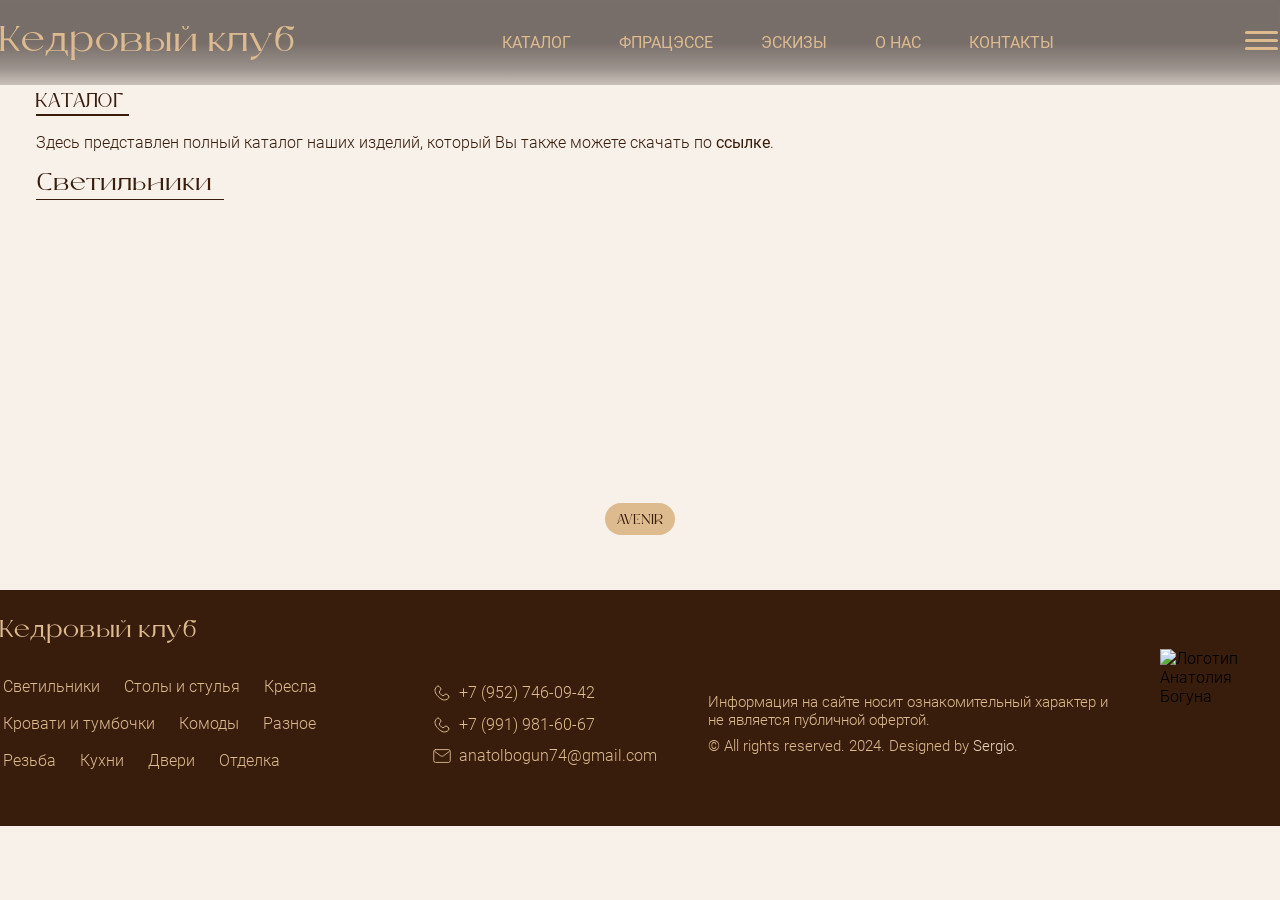
==== commit 7a9545d2: "dev_4.4.0 Distribute .scss-files to folders Start to style sketches.html (first-screen section)" ====
--- a/catalog.html
+++ b/catalog.html
@@ -5,8 +5,6 @@
   <meta name="viewport" content="width=device-width, initial-scale=1.0">
   <title>Кедровый клуб - каталог</title>
   <link rel="icon" href="img/graphics/favicone.ico">
-  <link rel="stylesheet" href="CSS/normalize.css">
-  <link rel="stylesheet" href="CSS/general.css">
   <link rel="stylesheet" href="CSS/catalog.css">
   <script defer src="JS/burger-nav.js"></script>
   <script defer src="JS/up.js"></script>
--- a/CSS/catalog.css
+++ b/CSS/catalog.css
@@ -1,34 +1,615 @@
-/* catalog */
+:root {
+  --more-dark: #0f0200;
+  --less-dark: #695549;
+  --dark: #381c0c;
+  --light: #ddbb8f;
+  --lighter: #ead6bb;
+  --lightest: #f8f1e9;
+  --gap: 12px;
+  --example-gap: 5px;
+  --quantity: 1;
+  --card-width: calc((100% - (var(--gap) * (var(--quantity) - 1))) / var(--quantity));
+  --radius-big: 10px;
+}
+
+@media (min-width: 1200px) {
+  :root {
+    --radius-big: 20px ;
+  }
+}
+html {
+  box-sizing: border-box;
+}
+
+*,
+*::before,
+*::after {
+  box-sizing: inherit;
+  -webkit-tap-highlight-color: rgba(0, 0, 0, 0);
+}
+
+body {
+  margin: 0;
+  padding: 0;
+  min-width: 320px;
+  max-width: 100%;
+  font-family: "Roboto", sans-serif;
+  font-weight: 300;
+  background-color: var(--lightest);
+}
+
+@media (max-width: 767px) {
+  ::-webkit-scrollbar {
+    display: none;
+  }
+  html {
+    -ms-overflow-style: none;
+    scrollbar-width: none;
+  }
+}
+@media (min-width: 1921px) {
+  section, header {
+    margin: 0 auto;
+  }
+}
+a {
+  text-decoration: none;
+}
+
+img {
+  max-width: 100%;
+}
+
+li {
+  list-style-type: none;
+}
+
+ul {
+  margin: 0;
+  padding: 0;
+}
+
+.section {
+  margin: 0 auto;
+  width: 100%;
+  max-width: 1600px;
+}
+
+.container {
+  width: 100%;
+  padding-left: 10px;
+  padding-right: 10px;
+}
+
+@media (min-width: 540px) {
+  .container {
+    padding-left: 15px;
+    padding-right: 15px;
+  }
+}
+@media (min-width: 768px) {
+  .container {
+    padding-left: 24px;
+    padding-right: 24px;
+  }
+}
+@media (min-width: 1280px) {
+  .container {
+    padding-left: 36px;
+    padding-right: 36px;
+  }
+}
+@media (min-width: 1440px) {
+  .container {
+    padding-left: 72px;
+    padding-right: 72px;
+  }
+}
+@media (min-width: 722px) {
+  :root {
+    --quantity: 2;
+  }
+}
+@media (min-width: 1092px) {
+  :root {
+    --quantity: 3;
+  }
+}
+@media (min-width: 1468px) {
+  :root {
+    --quantity: 4;
+  }
+}
+.basic-text {
+  font-family: "Roboto", sans-serif;
+  font-weight: 300;
+  font-style: normal;
+  color: var(--dark);
+  margin: 0;
+  padding: 0;
+}
+
+.section-title {
+  display: inline-block;
+  font-family: "Leotaro", "Roboto", serif;
+  font-weight: normal;
+  font-size: 20px;
+  text-transform: uppercase;
+  color: var(--dark);
+  border-bottom: 2px solid var(--dark);
+}
+
+.btn-more {
+  display: block;
+  margin: 0;
+  min-width: 100px;
+  min-height: 40px;
+  padding: 8px 10px;
+  border: none;
+  border-radius: 10px;
+  font-family: "Roboto", sans-serif;
+  font-weight: 500;
+  font-style: normal;
+  background-color: var(--light);
+  transition: all 0.15s ease-in-out;
+  cursor: pointer;
+}
+.btn-more:hover, .btn-more:active {
+  background-color: var(--lighter);
+}
+
+.btn-more__link {
+  margin: 0 auto;
+  display: flex;
+  justify-content: center;
+  align-items: center;
+  color: var(--dark);
+}
+.btn-more__link svg {
+  width: 24px;
+  height: 24px;
+  fill: currentColor;
+}
+
+@font-face {
+  font-family: "Leotaro";
+  src: local("LeotaroRegular"), local("Leotaro-Regular"), url("../fonts/LeotaroRegular.woff2") format("woff2"), url("../fonts/LeotaroRegular.woff") format("woff");
+  font-display: swap;
+  font-weight: 400;
+  font-style: normal;
+}
+@font-face {
+  font-family: "Roboto";
+  src: local("RobotoLight"), local("Roboto-Light"), url("../fonts/RobotoLight.woff2") format("woff2"), url("../fonts/RobotoLight.woff") format("woff");
+  font-display: swap;
+  font-weight: 300;
+  font-style: normal;
+}
+@font-face {
+  font-family: "Roboto";
+  src: local("RobotoRegular"), local("Roboto-Regular"), url("../fonts/RobotoRegular.woff2") format("woff2"), url("../fonts/RobotoRegular.woff") format("woff");
+  font-display: swap;
+  font-weight: 400;
+  font-style: normal;
+}
+@media (min-width: 769px) {
+  ::-webkit-scrollbar {
+    display: none;
+  }
+  .scrollbar {
+    position: fixed;
+    z-index: 5;
+    top: 0;
+    right: 0;
+    display: block;
+    width: 12px;
+    height: 100vh;
+    background-color: transparent;
+  }
+  .scrollbar__thumb {
+    position: absolute;
+    z-index: 6;
+    right: 3px;
+    display: block;
+    width: 10px;
+    height: 48px;
+    background-color: var(--less-dark);
+    border-radius: 9px;
+    transition: opacity 0.15s ease-in-out;
+    opacity: 0;
+  }
+}
+.scrollbar:hover .scrollbar__thumb {
+  opacity: 0.5;
+}
+
+.body__back {
+  display: none;
+  position: fixed;
+  top: 0;
+  left: 0;
+  width: 100vw;
+  height: 100vh;
+  z-index: 9;
+}
+
+.body__back.be {
+  display: block;
+}
+
+.header {
+  position: fixed;
+  top: 0;
+  z-index: 10;
+  width: 100%;
+  max-width: 100%;
+  background-image: linear-gradient(rgba(15, 2, 0, 0.55) 50%, rgba(15, 2, 0, 0.4) 80%, rgba(15, 2, 0, 0.2));
+  -webkit-backdrop-filter: blur(1.5px);
+          backdrop-filter: blur(1.5px);
+  transition: top 0.3s ease-in-out;
+}
+.header.hidden {
+  top: -100%;
+}
+
+.header__container {
+  position: relative;
+  display: flex;
+  justify-content: space-evenly;
+  align-items: center;
+  flex-wrap: nowrap;
+  flex-grow: 1;
+  flex-shrink: 1;
+  flex-basis: 100%;
+  padding-top: 15px;
+  padding-bottom: 15px;
+  width: 100%;
+  max-width: 100%;
+}
+
+@media (min-width: 1921px) {
+  .header__container {
+    margin: 0 auto;
+    max-width: 1920px;
+    flex-grow: 0;
+  }
+}
+@media (min-width: 451px) {
+  .header__container {
+    padding-top: 18px;
+    padding-bottom: 18px;
+  }
+}
+@media (min-width: 1025px) {
+  .header__container {
+    padding-top: 21px;
+    padding-bottom: 21px;
+  }
+}
+@media (max-width: 768px) {
+  .header__container {
+    text-align: center;
+    justify-content: space-between;
+  }
+}
+.header__container > *,
+.header__container > ::before,
+.header__container > ::after {
+  flex-grow: 1;
+  flex-shrink: 1;
+}
+
+.header__title__container {
+  flex-grow: 1;
+}
+
+.header__title__link {
+  display: inline;
+  pointer-events: none;
+}
+
+.header__title {
+  display: inline-block;
+  margin: 0;
+  margin-right: 15px;
+  padding: 0;
+  padding-right: 5px;
+  flex-shrink: 1;
+  pointer-events: auto;
+  font-family: "Leotaro", "Roboto", serif;
+  font-weight: normal;
+  font-size: 36px;
+  color: var(--light);
+  transition: color 0.15s ease-in-out;
+}
+
+@media (max-width: 540px) {
+  .header__title {
+    font-size: 30px;
+  }
+}
+@media (max-width: 768px) {
+  .header__container {
+    flex-grow: 0;
+    text-align: center;
+  }
+  .header__title__container {
+    flex-grow: 0;
+  }
+  .header__title__link {
+    margin-right: 0;
+  }
+  .header__title {
+    display: flex;
+  }
+}
+.header__title:hover {
+  color: var(--lighter);
+}
+
+.header-nav {
+  display: inline-block;
+  margin: 0;
+  padding: 0;
+}
+
+.header-nav__list {
+  display: inline-flex;
+  gap: 30px;
+  margin: 0;
+  padding: 0;
+}
+
+@media (min-width: 1025px) {
+  .header-nav__list {
+    gap: 36px;
+  }
+}
+@media (min-width: 1281px) {
+  .header-nav__list {
+    gap: 60px;
+  }
+}
+.header-nav__item {
+  list-style-type: none;
+}
+
+.header-nav__link {
+  position: relative;
+  padding: 6px;
+  font-family: "Roboto", sans-serif;
+  font-weight: 400;
+  color: var(--light);
+  text-transform: uppercase;
+  transition: color 0.15s ease-in-out;
+}
+
+.header-nav__link:hover, .header-nav__link:focus, .header-nav__link:active {
+  color: var(--lighter);
+}
+
+.header-nav__link::before {
+  content: "";
+  position: absolute;
+  bottom: 0;
+  left: 50%;
+  width: 0;
+  height: 100%;
+  border-bottom: 1px solid var(--lighter);
+  transform: translateX(-50%);
+  transition: width 0.15s ease-in-out;
+}
+
+.header-nav__link:hover::before, .header-nav__link:active::before {
+  width: 80%;
+}
+
+.header-nav__tel {
+  white-space: nowrap;
+  font-size: 18px;
+}
+
+@media (max-width: 768px) {
+  .header-nav {
+    display: none;
+  }
+}
+.header__burger {
+  position: relative;
+  display: flex;
+  justify-content: space-between;
+  flex-grow: 0;
+  gap: 20px;
+  z-index: 11;
+}
+
+.navbar {
+  position: relative;
+  margin-left: auto;
+  width: 40px;
+  height: 100%;
+  z-index: 13;
+  flex-grow: 0;
+  justify-self: end;
+}
+
+.navbar__container {
+  width: 100%;
+  height: 100%;
+}
+
+.navbar__wrap {
+  display: flex;
+  justify-content: end;
+  align-items: center;
+  height: 100%;
+  flex-basis: 40px;
+  flex-grow: 0;
+}
+
+.hamb {
+  display: flex;
+  align-items: center;
+  flex-basis: 40px;
+  flex-grow: 0;
+}
+
+.hamb__field {
+  cursor: pointer;
+  padding-left: 5px;
+  width: 38px;
+  height: 33px;
+}
+
+.hamb__bar {
+  display: block;
+  margin: 5px auto;
+  width: 33px;
+  height: 3px;
+  border-radius: 2px;
+  background-color: var(--light);
+  transition: 0.2s;
+}
+
+.hamb__field:hover .hamb__bar {
+  background-color: var(--lighter);
+}
+
+.popup {
+  display: none;
+}
+
+.menu {
+  display: none;
+}
+
+.popup.open {
+  position: absolute;
+  z-index: 12;
+  top: -10px;
+  right: -10px;
+  padding: 24px 18px 21px 18px;
+  width: 240px;
+  min-height: 100%;
+  display: flex;
+  flex-direction: column;
+  border-radius: 10px;
+  background-color: #fff;
+  transition: 0.3s;
+  box-shadow: -4px 5px 5px rgba(0, 0, 0, 0.3);
+}
+
+.menu {
+  width: 100%;
+  min-height: 100%;
+  display: flex;
+  flex-direction: column;
+  justify-content: start;
+  align-items: start;
+}
+
+.menu__item {
+  margin-right: auto;
+  width: 100%;
+  text-align: left;
+}
+
+.menu__link {
+  display: inline-block;
+  padding: 4px 5px;
+  border-radius: 5px;
+  width: 100%;
+  font-family: "Roboto", sans-serif;
+  font-weight: 400;
+  font-size: 20px;
+  text-align: left;
+  color: var(--dark);
+  transition: color 0.2s;
+}
+
+.menu__link:first-child {
+  max-width: 175px;
+}
+
+.menu-products {
+  margin: 0;
+  padding: 0;
+  padding-left: 12px;
+  width: 210px;
+}
+
+.menu-products__link {
+  display: inline-block;
+  margin-bottom: 2px;
+  padding: 3px 5px 3px 8px;
+  min-width: 100%;
+  max-width: 200px;
+  border-radius: 5px;
+  text-align: left;
+  font-weight: 300;
+  font-size: 18px;
+  color: var(--dark);
+}
+
+.menu-products__link-last {
+  margin: 0;
+}
+
+.menu__link:hover, .menu-products__link:hover {
+  color: var(--more-dark);
+  background-color: rgba(0, 0, 0, 0.05);
+}
+
+.hamb__field.active .hamb__bar:nth-child(2) {
+  opacity: 0;
+}
+
+.hamb__field.active .hamb__bar:nth-child(1) {
+  width: 35px;
+  height: 3px;
+  background-color: var(--dark);
+  transform: translateY(8px) rotate(45deg);
+}
+
+.hamb__field.active .hamb__bar:nth-child(3) {
+  width: 35px;
+  height: 3px;
+  background-color: var(--dark);
+  transform: translateY(-8px) rotate(-45deg);
+}
+
+.hamb__field.active:hover .hamb__bar:nth-child(1),
+.hamb__field.active:hover .hamb__bar:nth-child(3) {
+  background-color: var(--less-dark);
+}
 
 .section-catalog {
   margin-top: 80px;
   margin-bottom: 10px;
 }
 
-@media(min-width: 1025px) {
+@media (min-width: 1025px) {
   .section-catalog {
     margin-top: 90px;
     margin-bottom: 20px;
   }
 }
-
-.catalog-title {
+.categories__title {
   margin-top: 0;
 }
 
-.catalog-text {
+.catalog__text {
   margin-bottom: 18px;
 }
 
-@media(min-width: 541px){
-  .catalog-text {
+@media (min-width: 541px) {
+  .catalog__text {
     width: 66.2%;
   }
 }
-
 .download-link {
   color: var(--dark);
-  font-family: 'Roboto', sans-serif;
+  font-family: "Roboto", sans-serif;
   font-weight: 400;
 }
 
@@ -44,7 +625,7 @@
   display: inline-block;
   margin: 0;
   padding: 0;
-  font-family: 'Leotaro', 'Roboto', serif;
+  font-family: "Leotaro", "Roboto", serif;
   font-weight: normal;
   font-size: 24px;
   color: var(--dark);
@@ -94,7 +675,6 @@
   align-items: center;
   width: 100%;
   height: 100%;
-  -webkit-backface-visibility: hidden;
   backface-visibility: hidden;
   overflow: hidden;
 }
@@ -137,13 +717,15 @@
 
 .product-title {
   margin: 0;
-  font-family: 'Leotaro', 'Roboto', serif;
+  font-family: "Leotaro", "Roboto", serif;
   font-weight: normal;
   text-transform: uppercase;
   line-height: 1;
   transition: background-color 0.15s ease-in-out;
   border-radius: 18px;
-  user-select: none;
+  -webkit-user-select: none;
+     -moz-user-select: none;
+          user-select: none;
 }
 
 .product-title-light {
@@ -195,7 +777,8 @@
   min-width: 100%;
   height: 100%;
   max-height: 500px;
-  object-fit: cover;
+  -o-object-fit: cover;
+     object-fit: cover;
 }
 
 .slider-button {
@@ -212,267 +795,514 @@
 
 .prev-button {
   left: 5px;
-  padding: 20px 20px 20px 3px;
+  padding: 10px 10px 10px 0;
 }
 
 .next-button {
   right: 5px;
-  padding: 20px 3px 20px 20px;
+  padding: 10px 0 10px 10px;
 }
 
 .slider-button-img {
-  height: 27px;
-  width: 14px;
-  opacity: 60%;
+  height: 65px;
+  width: 35px;
+}
+
+.slider-button-img path {
+  width: 100%;
+  height: 100%;
+  opacity: 50%;
   transition: 0.2s;
+  fill: rgb(230, 230, 230);
 }
 
 .slider-button-img:hover,
-.slider-button:hover .slider-button-img {
+.slider-button:hover .slider-button-img path {
   opacity: 90%;
 }
 
 .slider-button-img:active,
-.slider-button:active .slider-button-img {
+.slider-button:active .slider-button-img path {
   opacity: 100%;
 }
 
 .front-01 {
-  background-image: url('../img/products/01/01.webp');
+  background-image: url(../img/products/01/01.jpg);
 }
 
 .front-02 {
-  background-image: url('../img/products/02/01.webp');
+  background-image: url(../img/products/02/01.jpg);
 }
 
 .front-03 {
-  background-image: url('../img/products/03/01.webp');
+  background-image: url(../img/products/03/01.jpg);
 }
 
 .front-04 {
-  background-image: url('../img/products/04/01.webp');
+  background-image: url(../img/products/04/01.jpg);
 }
 
 .front-05 {
-  background-image: url('../img/products/05/01.webp');
+  background-image: url(../img/products/05/01.jpg);
 }
 
 .front-06 {
-  background-image: url('../img/products/06/01.webp');
+  background-image: url(../img/products/06/01.jpg);
 }
 
 .front-07 {
-  background-image: url('../img/products/07/01.webp');
+  background-image: url(../img/products/07/01.jpg);
 }
 
 .front-08 {
-  background-image: url('../img/products/08/01.webp');
+  background-image: url(../img/products/08/01.jpg);
 }
 
 .front-09 {
-  background-image: url('../img/products/09/01.webp');
+  background-image: url(../img/products/09/01.jpg);
 }
 
 .front-10 {
-  background-image: url('../img/products/10/01.webp');
+  background-image: url(../img/products/10/01.jpg);
 }
 
 .front-11 {
-  background-image: url('../img/products/11/01.webp');
+  background-image: url(../img/products/11/01.jpg);
 }
 
 .front-12 {
-  background-image: url('../img/products/12/01.webp');
+  background-image: url(../img/products/12/01.jpg);
 }
 
 .front-13 {
-  background-image: url('../img/products/13/01.webp');
+  background-image: url(../img/products/13/01.jpg);
 }
 
 .front-14 {
-  background-image: url('../img/products/14/01.webp');
+  background-image: url(../img/products/14/01.jpg);
 }
 
 .front-15 {
-  background-image: url('../img/products/15/01.webp');
+  background-image: url(../img/products/15/01.jpg);
 }
 
 .front-16 {
-  background-image: url('../img/products/16/01.webp');
+  background-image: url(../img/products/16/01.jpg);
 }
 
 .front-17 {
-  background-image: url('../img/products/17/01.webp');
+  background-image: url(../img/products/17/01.jpg);
 }
 
 .front-18 {
-  background-image: url('../img/products/18/01.webp');
+  background-image: url(../img/products/18/01.jpg);
 }
 
 .front-19 {
-  background-image: url('../img/products/19/01.webp');
+  background-image: url(../img/products/19/01.jpg);
 }
 
 .front-20 {
-  background-image: url('../img/products/20/01.webp');
+  background-image: url(../img/products/20/01.jpg);
 }
 
 .front-21 {
-  background-image: url('../img/products/21/01.webp');
+  background-image: url(../img/products/21/01.jpg);
 }
 
 .front-22 {
-  background-image: url('../img/products/22/01.webp');
+  background-image: url(../img/products/22/01.jpg);
 }
 
 .front-23 {
-  background-image: url('../img/products/23/01.webp');
+  background-image: url(../img/products/23/01.jpg);
 }
 
 .front-24 {
-  background-image: url('../img/products/24/01.webp');
+  background-image: url(../img/products/24/01.jpg);
 }
 
 .front-25 {
-  background-image: url('../img/products/25/01.webp');
+  background-image: url(../img/products/25/01.jpg);
 }
 
 .front-26 {
-  background-image: url('../img/products/26/01.webp');
+  background-image: url(../img/products/26/01.jpg);
 }
 
 .front-27 {
-  background-image: url('../img/products/27/01.webp');
+  background-image: url(../img/products/27/01.jpg);
 }
 
 .front-28 {
-  background-image: url('../img/products/28/01.webp');
+  background-image: url(../img/products/28/01.jpg);
 }
 
 .front-29 {
-  background-image: url('../img/products/29/01.webp');
+  background-image: url(../img/products/29/01.jpg);
 }
 
 .front-30 {
-  background-image: url('../img/products/30/01.webp');
+  background-image: url(../img/products/30/01.jpg);
 }
 
 .front-31 {
-  background-image: url('../img/products/31/01.webp');
+  background-image: url(../img/products/31/01.jpg);
 }
 
 .front-32 {
-  background-image: url('../img/products/32/01.webp');
+  background-image: url(../img/products/32/01.jpg);
 }
 
 .front-33 {
-  background-image: url('../img/products/33/01.webp');
+  background-image: url(../img/products/33/01.jpg);
 }
 
 .front-34 {
-  background-image: url('../img/products/34/01.webp');
+  background-image: url(../img/products/34/01.jpg);
 }
 
 .front-35 {
-  background-image: url('../img/products/35/01.webp');
+  background-image: url(../img/products/35/01.jpg);
 }
 
 .front-36 {
-  background-image: url('../img/products/36/01.webp');
+  background-image: url(../img/products/36/01.jpg);
 }
 
 .front-37 {
-  background-image: url('../img/products/37/01.webp');
+  background-image: url(../img/products/37/01.jpg);
 }
 
 .front-38 {
-  background-image: url('../img/products/38/01.webp');
+  background-image: url(../img/products/38/01.jpg);
 }
 
 .front-39 {
-  background-image: url('../img/products/39/01.webp');
+  background-image: url(../img/products/39/01.jpg);
 }
 
 .front-40 {
-  background-image: url('../img/products/40/01.webp');
+  background-image: url(../img/products/40/01.jpg);
 }
 
 .front-41 {
-  background-image: url('../img/products/41/01.webp');
+  background-image: url(../img/products/41/01.jpg);
 }
 
 .front-42 {
-  background-image: url('../img/products/42/01.webp');
+  background-image: url(../img/products/42/01.jpg);
 }
 
 .front-43 {
-  background-image: url('../img/products/43/01.webp');
+  background-image: url(../img/products/43/01.jpg);
 }
 
 .front-44 {
-  background-image: url('../img/products/44/01.webp');
+  background-image: url(../img/products/44/01.jpg);
 }
 
 .front-45 {
-  background-image: url('../img/products/45/01.webp');
+  background-image: url(../img/products/45/01.jpg);
 }
 
 .front-46 {
-  background-image: url('../img/products/46/01.webp');
+  background-image: url(../img/products/46/01.jpg);
 }
 
 .front-47 {
-  background-image: url('../img/products/47/01.webp');
+  background-image: url(../img/products/47/01.jpg);
 }
 
 .front-48 {
-  background-image: url('../img/products/48/01.webp');
+  background-image: url(../img/products/48/01.jpg);
 }
 
 .front-49 {
-  background-image: url('../img/products/49/01.webp');
+  background-image: url(../img/products/49/01.jpg);
 }
 
 .front-50 {
-  background-image: url('../img/products/50/01.webp');
+  background-image: url(../img/products/50/01.jpg);
 }
 
 .front-51 {
-  background-image: url('../img/products/51/01.webp');
+  background-image: url(../img/products/51/01.jpg);
 }
 
 .front-52 {
-  background-image: url('../img/products/52/01.webp');
+  background-image: url(../img/products/52/01.jpg);
 }
 
 .front-53 {
-  background-image: url('../img/products/53/01.webp');
+  background-image: url(../img/products/53/01.jpg);
 }
 
 .front-54 {
-  background-image: url('../img/products/54/01.webp');
+  background-image: url(../img/products/54/01.jpg);
 }
 
 .front-55 {
-  background-image: url('../img/products/55/01.webp');
+  background-image: url(../img/products/55/01.jpg);
 }
 
 .front-56 {
-  background-image: url('../img/products/56/01.webp');
+  background-image: url(../img/products/56/01.jpg);
 }
 
 .front-57 {
-  background-image: url('../img/products/57/01.webp');
+  background-image: url(../img/products/57/01.jpg);
 }
 
 .front-58 {
-  background-image: url('../img/products/58/01.webp');
+  background-image: url(../img/products/58/01.jpg);
 }
 
 .front-59 {
-  background-image: url('../img/products/59/01.webp');
+  background-image: url(../img/products/59/01.jpg);
 }
 
 .front-60 {
-  background-image: url('../img/products/60/01.webp');
-}
+  background-image: url(../img/products/60/01.jpg);
+}
+
+.footer {
+  max-width: 100%;
+  background-color: var(--dark);
+}
+
+.footer__container {
+  max-width: 100%;
+  padding-top: 27px;
+  padding-bottom: 27px;
+}
+
+@media (min-width: 1920px) {
+  .footer__container {
+    max-width: 1920px;
+    margin: 0 auto;
+  }
+}
+@media (max-width: 1024px) {
+  .footer__container {
+    padding-top: 24px;
+    padding-bottom: 24px;
+  }
+}
+@media (max-width: 768px) {
+  .footer__container {
+    padding-top: 21px;
+    padding-bottom: 21px;
+  }
+}
+@media (max-width: 540px) {
+  .footer__container {
+    padding-top: 18px;
+    padding-bottom: 18px;
+  }
+}
+.footer__title {
+  margin: 0;
+  margin-bottom: 12px;
+  font-family: "Leotaro", "Roboto", serif;
+  font-weight: normal;
+  color: var(--light);
+}
+
+@media (min-width: 1280px) {
+  .footer__title {
+    margin-bottom: 3px;
+  }
+}
+@media (min-width: 769px) {
+  .footer__content {
+    display: flex;
+    justify-content: space-between;
+    align-items: center;
+  }
+}
+.footer__content__container {
+  display: flex;
+  flex-direction: column;
+  justify-content: space-between;
+  align-items: start;
+  flex-grow: 1;
+  flex-shrink: 1;
+  gap: 24px;
+}
+
+@media (min-width: 1280px) {
+  .footer__content__container {
+    flex-direction: row;
+    align-items: center;
+    gap: 36px;
+  }
+}
+.footer-nav {
+  max-width: 100%;
+  margin-right: 15px;
+}
+
+.footer-nav__list {
+  display: flex;
+  -moz-column-gap: 18px;
+       column-gap: 18px;
+  row-gap: 12px;
+  flex-wrap: wrap;
+}
+
+.footer-nav__item {
+  position: relative;
+}
+
+.footer-nav__link {
+  display: inline-block;
+  padding: 3px;
+  font-family: "Roboto", sans-serif;
+  color: var(--light);
+}
+.footer-nav__link:hover, .footer-nav__link:active {
+  color: var(--lighter);
+}
+.footer-nav__link::after {
+  content: "";
+  position: absolute;
+  bottom: 0;
+  left: 50%;
+  width: 0;
+  height: 100%;
+  display: inline-block;
+  border-bottom: 1px solid var(--lighter);
+  transition: width 0.15s ease-in-out;
+  transform: translateX(-50%);
+}
+.footer-nav__link:hover::after, .footer-nav__link:active::after {
+  width: 80%;
+}
+
+.footer__address {
+  display: flex;
+  flex-direction: column;
+  justify-content: space-between;
+  align-items: start;
+  gap: 8px;
+  margin-right: 15px;
+}
+
+.footer__link {
+  display: flex;
+  justify-content: start;
+  align-items: center;
+  gap: 5px;
+  font-family: "Roboto", sans-serif;
+  font-weight: 300;
+  font-style: normal;
+  color: var(--light);
+  transition: color 0.2s ease-in-out;
+}
+.footer__link:hover, .footer__link:active {
+  color: var(--lighter);
+}
+
+.footer__link--sergio {
+  display: inline-block;
+  font-family: "Roboto", sans-serif;
+  font-weight: 300;
+  color: var(--lighter);
+}
+.footer__link--sergio:hover, .footer__link--sergio:active {
+  color: var(--lightest);
+}
+
+.footer__info {
+  padding-left: auto;
+  display: flex;
+  flex-direction: column;
+  justify-content: start;
+  gap: 8px;
+}
+
+@media (min-width: 1280px) {
+  .footer-nav__list, .footer__info {
+    max-width: 550px;
+  }
+}
+.footer__text {
+  margin: 0;
+  min-width: 20px;
+  font-family: "Roboto", sans-serif;
+  font-weight: 300;
+  text-align: left;
+  font-size: 14px;
+  color: var(--light);
+}
+
+@media (min-width: 541px) {
+  .footer__text {
+    font-size: 15px;
+  }
+}
+.footer__logo, .footer__logo-big {
+  display: none;
+}
+
+@media (min-width: 769px) {
+  .footer__logo {
+    display: inline-block;
+    width: 150px;
+    height: 150px;
+    margin-left: 20px;
+  }
+}
+@media (min-width: 1600px) {
+  .footer__logo {
+    display: none;
+  }
+  .footer__logo-big {
+    display: inline-block;
+    width: 150px;
+    height: 150px;
+    margin-left: 30px;
+  }
+  .footer__container {
+    display: flex;
+    justify-content: space-between;
+    align-items: center;
+  }
+}
+@media (min-width: 1700px) {
+  .footer__content__container {
+    gap: 60px;
+  }
+}
+.btn-up {
+  display: none;
+  position: fixed;
+  z-index: 8;
+  bottom: 25px;
+  right: 25px;
+  width: 24px;
+  height: 24px;
+  cursor: pointer;
+  opacity: 0;
+  transition: all 2s ease-in-out;
+  transition: display 2s ease-in-out;
+}
+.btn-up svg {
+  margin: 0;
+  width: 36px;
+  height: 36px;
+  border-radius: 100%;
+  background-color: var(--lighter);
+  transition: background-color 0.15s;
+  box-shadow: 0 2px 3px rgba(0, 0, 0, 0.7);
+}
+.btn-up path {
+  fill: var(--dark);
+}
+
+@media (min-width: 1023px) {
+  .btn-up {
+    display: none;
+  }
+}/*# sourceMappingURL=catalog.css.map */
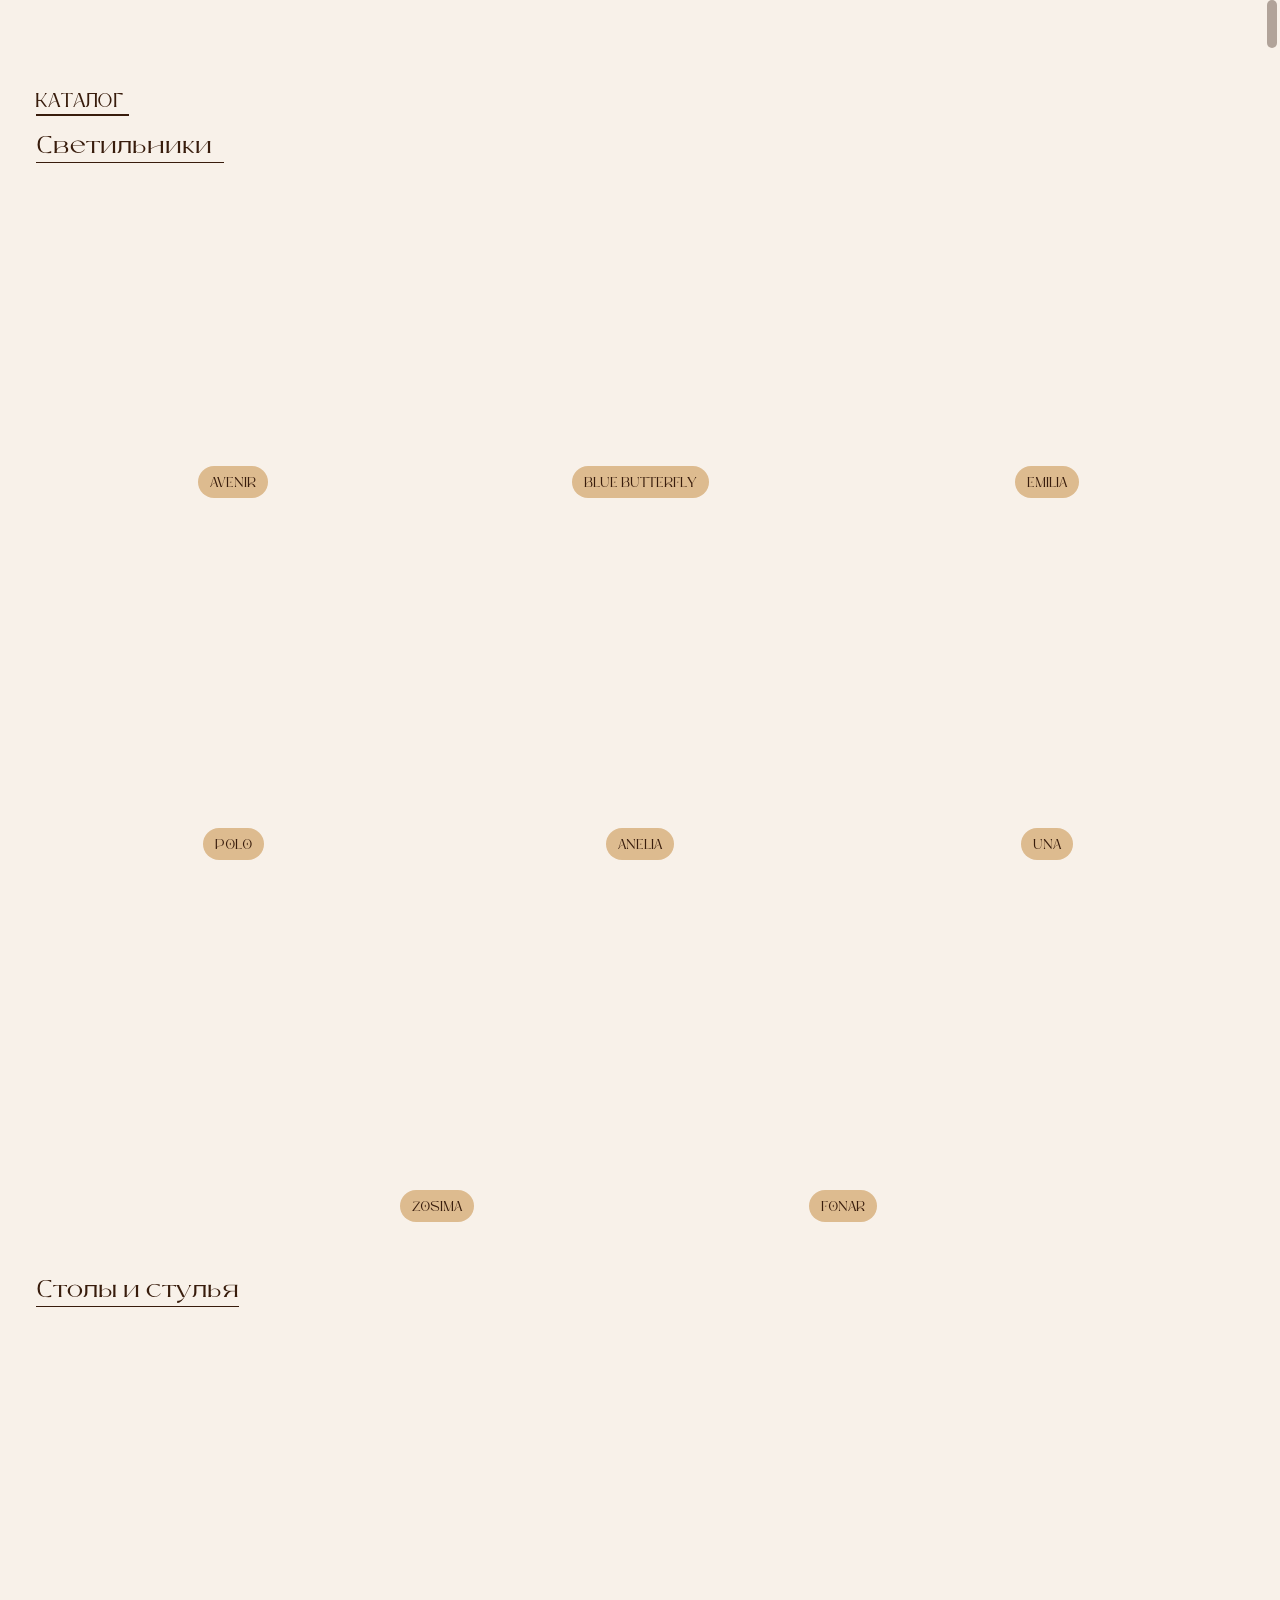
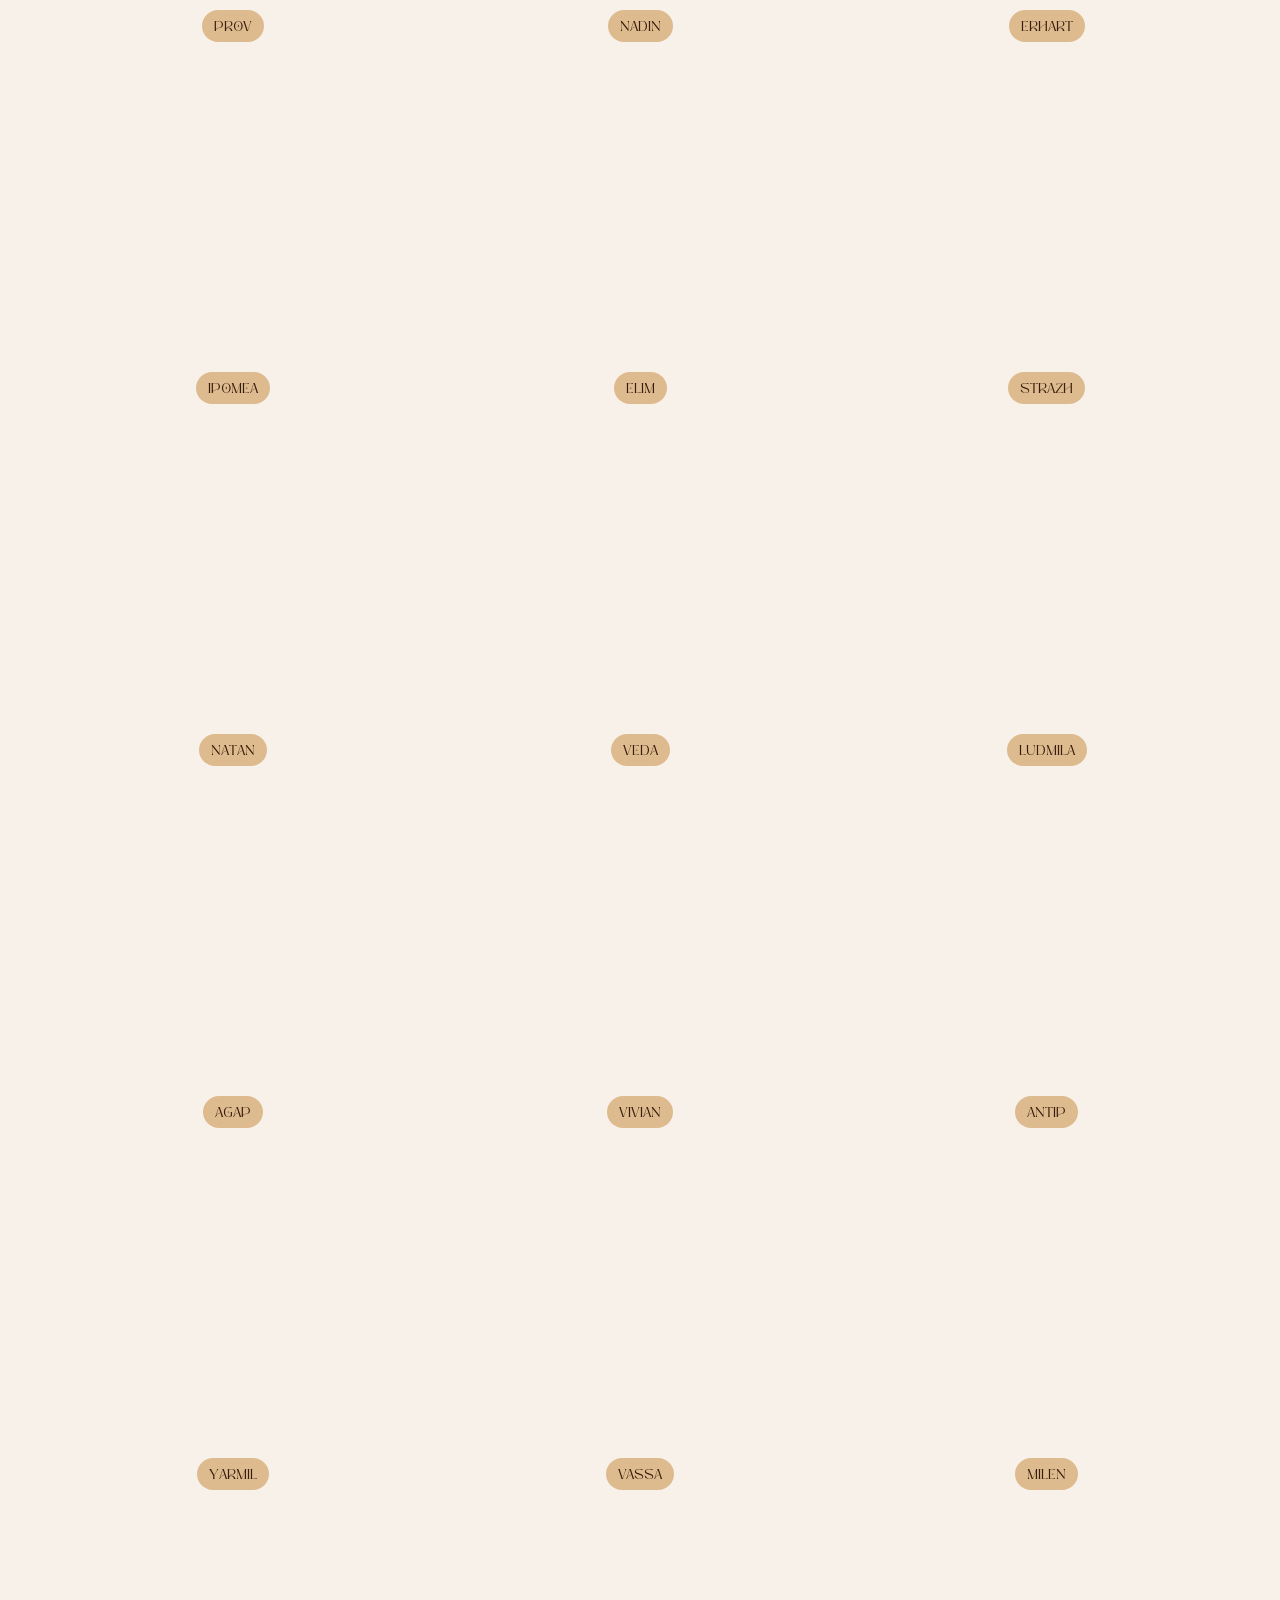
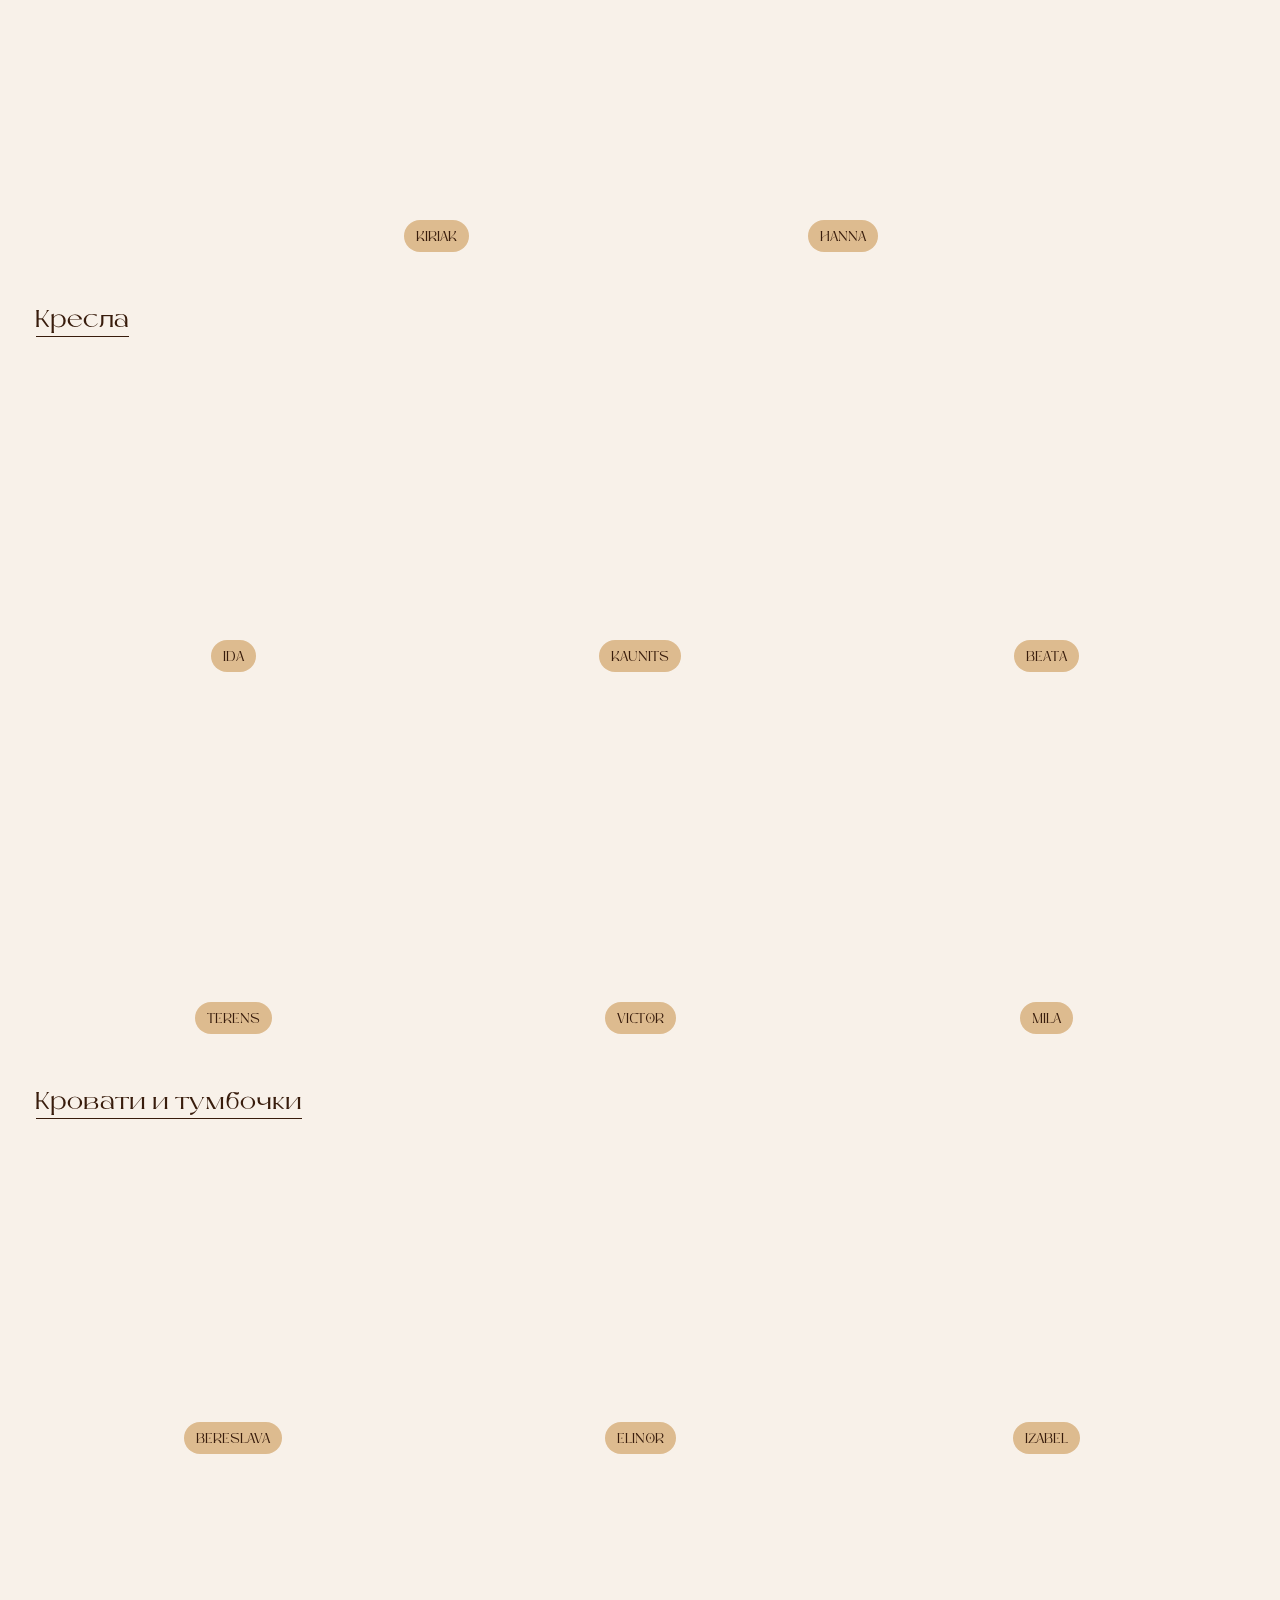
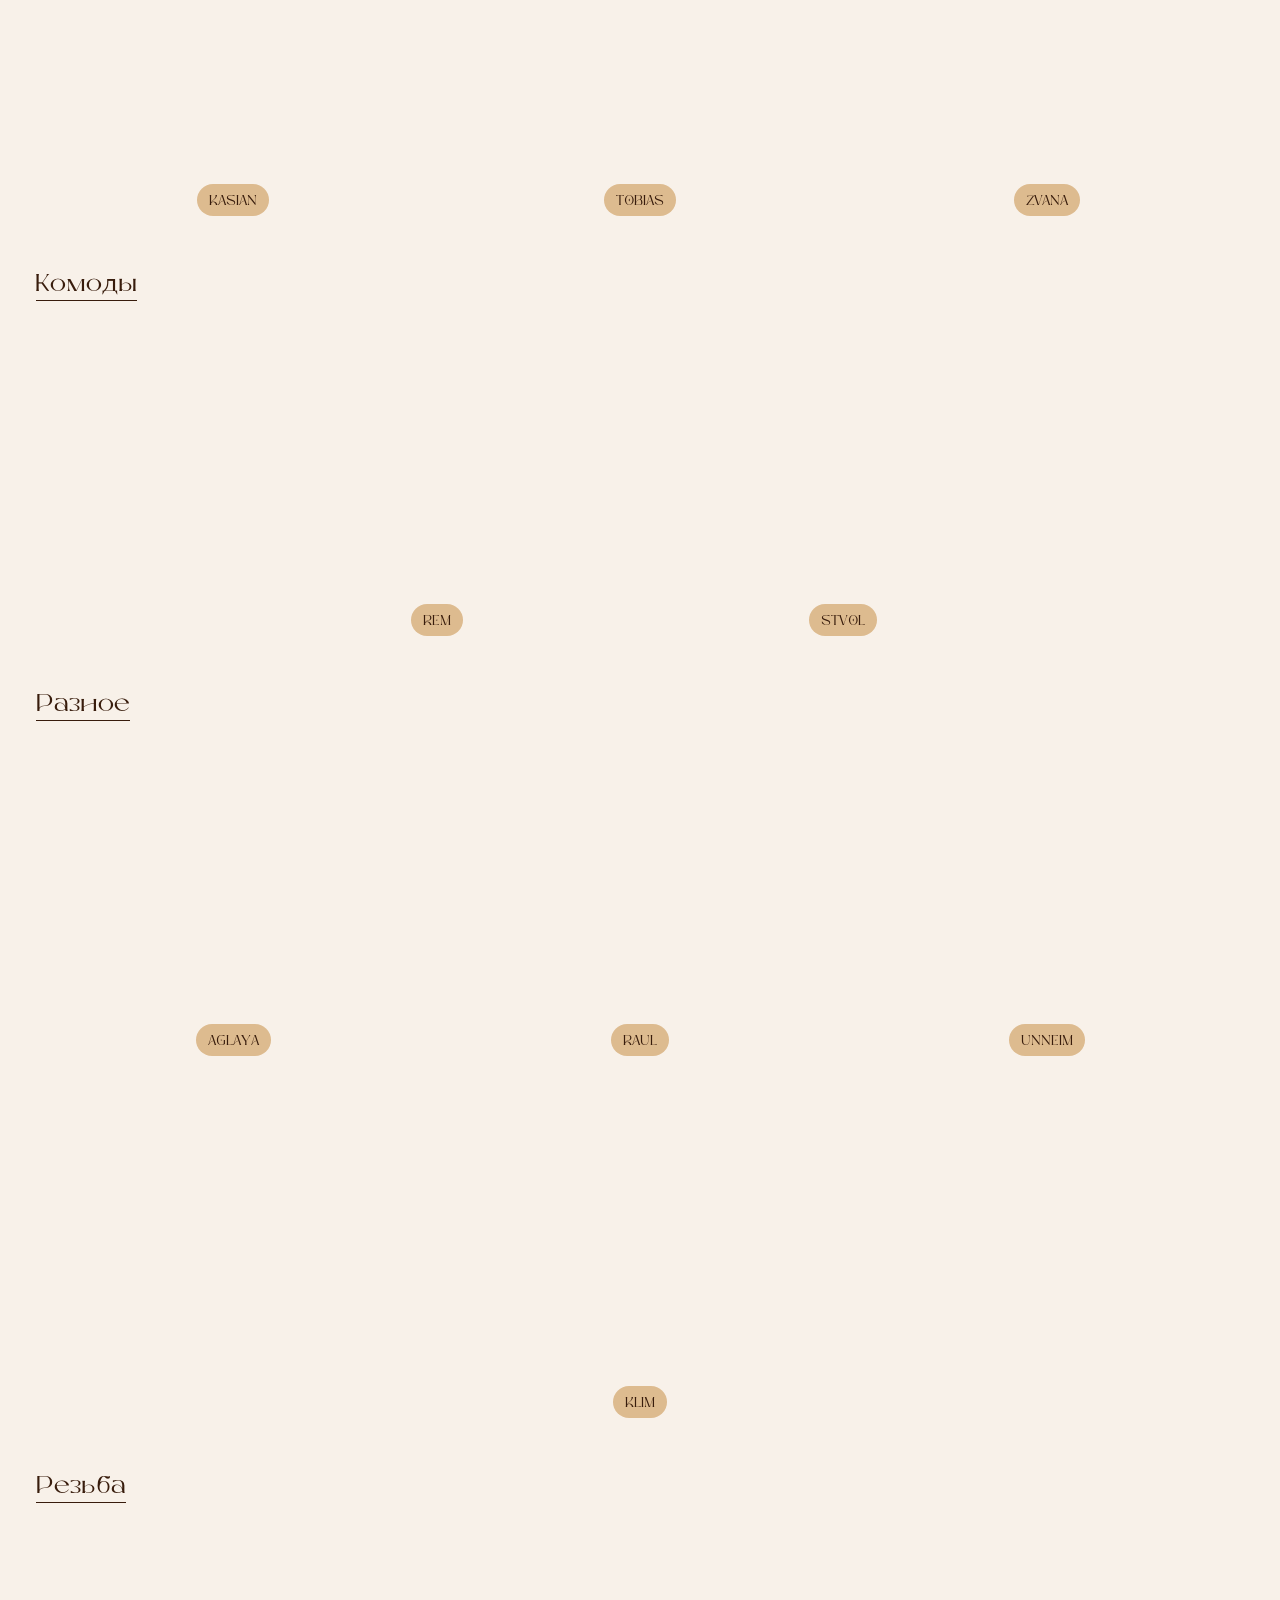
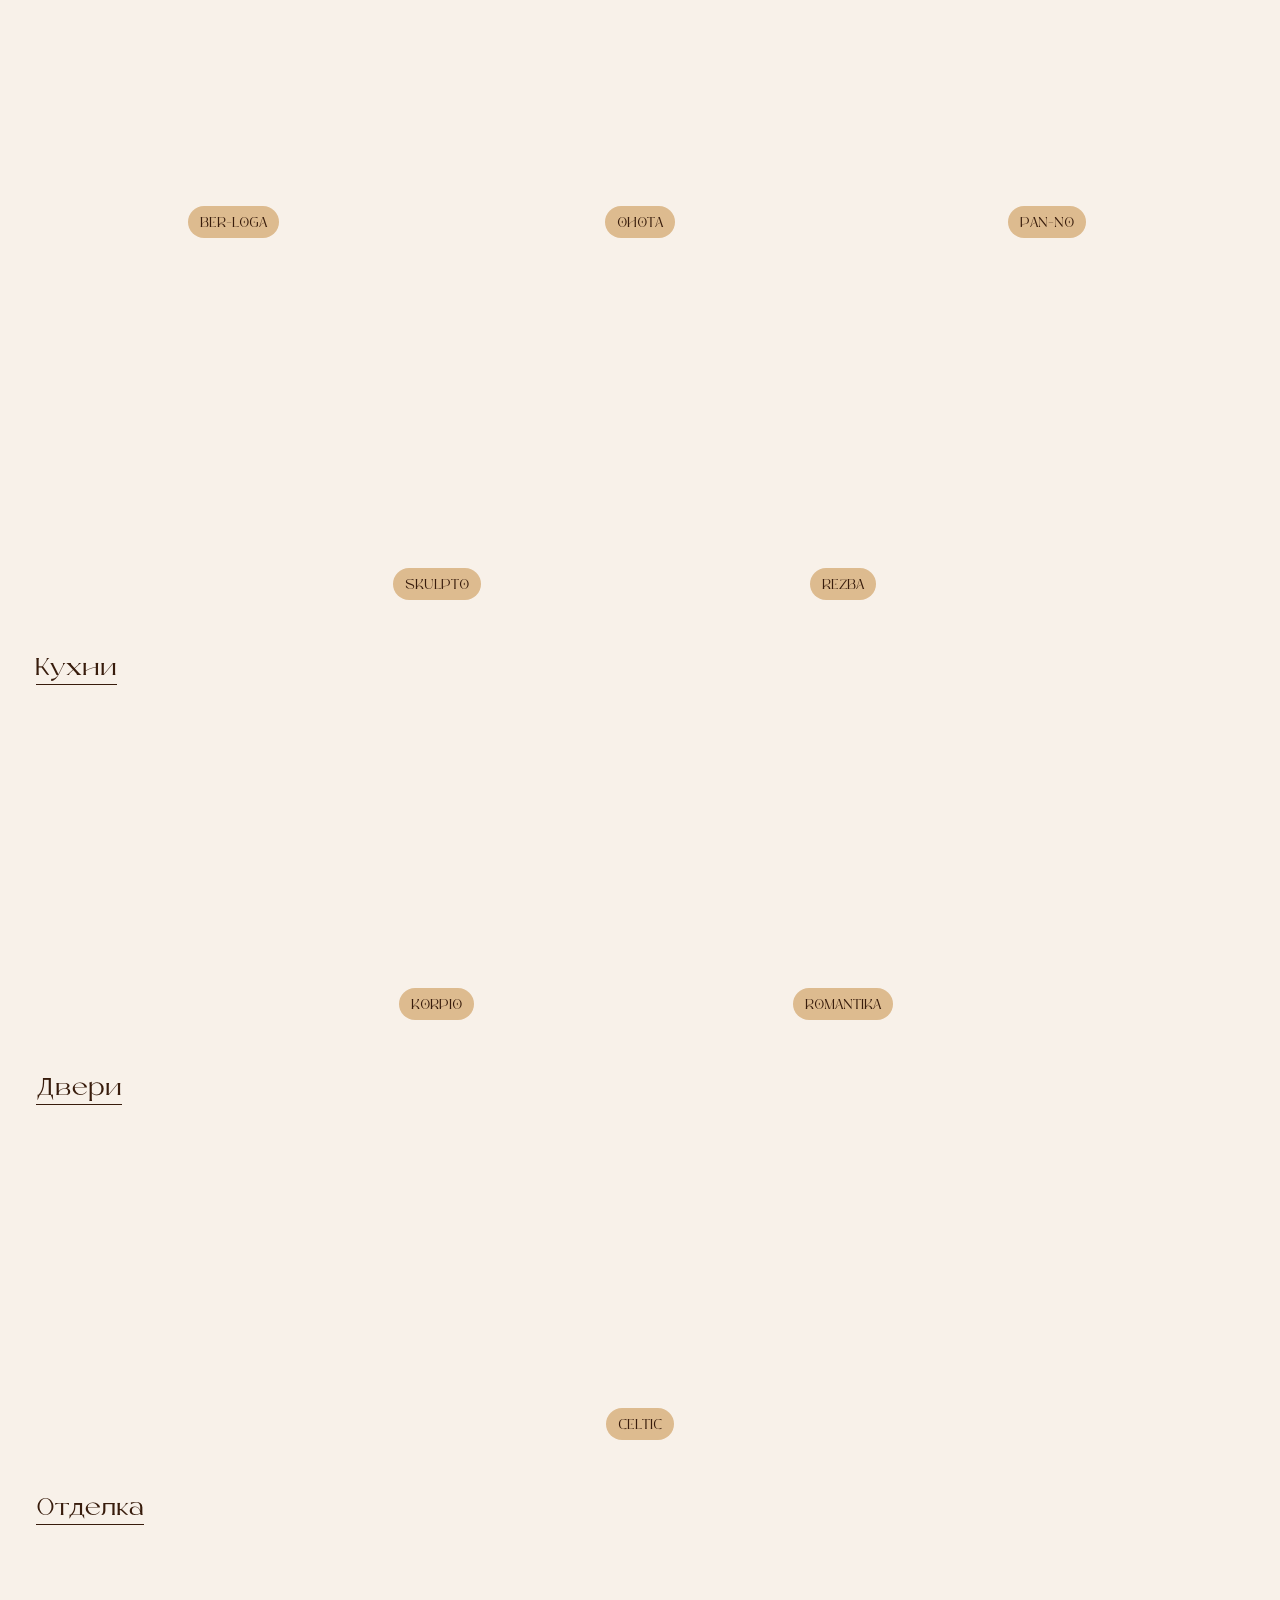
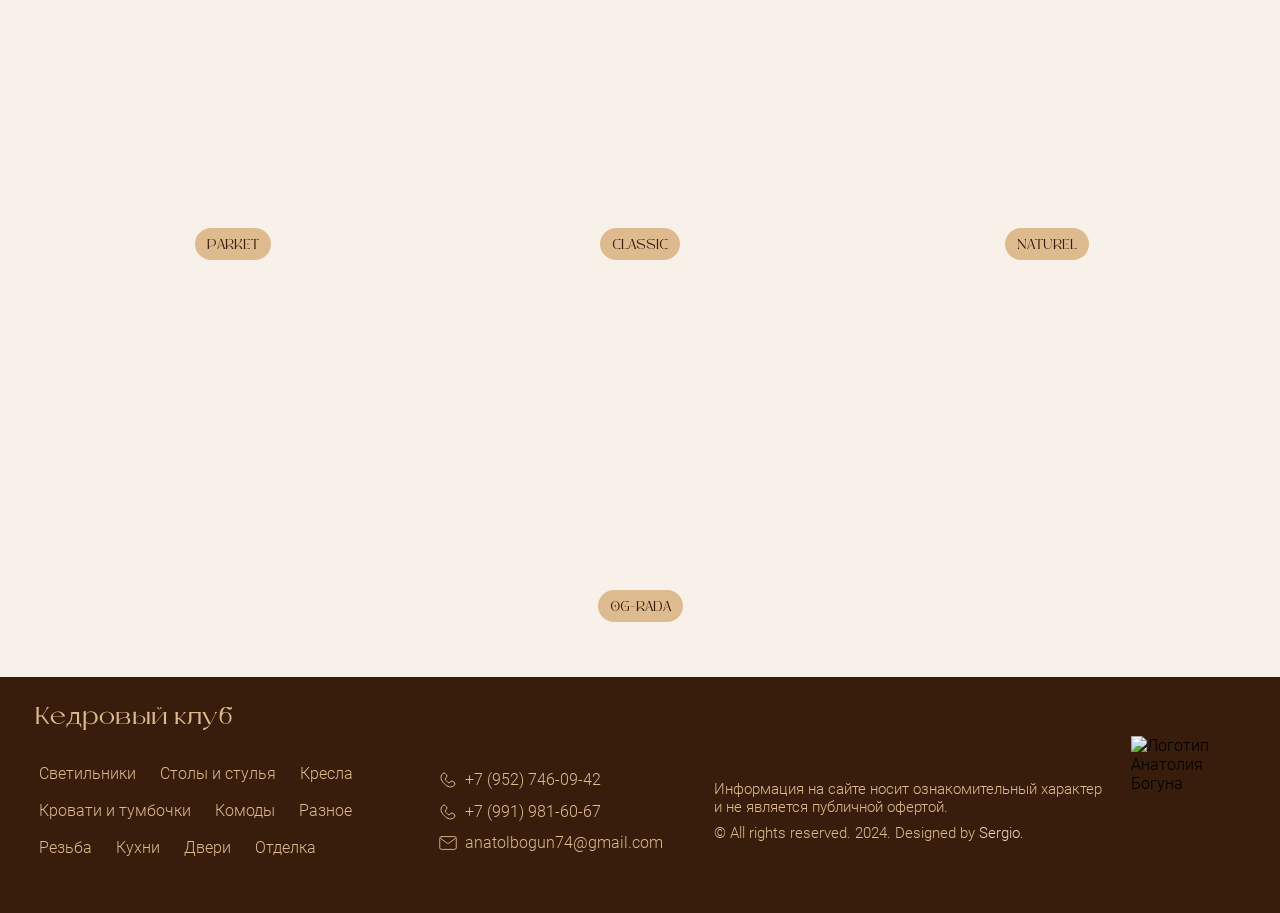
==== commit c7a16be8: "dev_4.6.0 Create the rendering of products using by reading of db.json Structure JS files Add readme" ====
--- a/catalog.html
+++ b/catalog.html
@@ -6,13 +6,18 @@
   <title>Кедровый клуб - каталог</title>
   <link rel="icon" href="img/graphics/favicone.ico">
   <link rel="stylesheet" href="CSS/catalog.css">
-  <script defer src="JS/burger-nav.js"></script>
-  <script defer src="JS/up.js"></script>
-  <script defer type="module" src="JS/catalog.js"></script>
+  <script defer src="JS/general/burgerNav.js"></script>
+  <script defer src="JS/general/hideHeader.js"></script>
+  <script defer src="JS/general/scrollbar.js"></script>
+  <script defer type="module" src="JS/catalog/catalog.js"></script>
 </head>
 <body>
+<div class="body__back"></div>
+<div class="scrollbar">
+  <div class="scrollbar__thumb"></div>
+</div>
 <header class="header">
-  <div class="header__container">
+  <div class="header__container container">
     <div class="header__title__container">
       <a class="header__title__link" href="https://cedar-club.ru/">
         <h1 class="header__title">Кедровый&nbsp;клуб</h1>
@@ -26,28 +31,26 @@
           </a>
         </li>
         <li class="header-nav__item">
-          <a class="header-nav__link" href="https://cedar-club.ru/process.html">
-            Фпрацэссе
+          <a class="header-nav__link" href="https://cedar-club.ru/sketches.html">
+            Эскизы
           </a>
         </li>
         <li class="header-nav__item">
-          <a class="header-nav__link" href="https://cedar-club.ru/sketches.html">
-            Эскизы
+          <a class="header-nav__link" href="#about-us">
+            О&nbsp;нас
           </a>
         </li>
         <li class="header-nav__item">
-          <a class="header-nav__link" href="https://cedar-club.ru#about-us">
-            О&nbsp;нас
-          </a>
-        </li>
-        <li class="header-nav__item">
-          <a class="header-nav__link" href="https://cedar-club.ru#contacts">
+          <a class="header-nav__link" href="#contacts">
             Контакты
           </a>
         </li>
       </ul>
     </nav>
     <nav class="header__burger">
+      <a class="header-nav__link header-nav__tel" href="tel:+79527460942">
+        +7&nbsp;(952)&nbsp;746-09-42
+      </a>
       <nav class="navbar">
         <div class="navbar__container">
           <div class="navbar__wrap">
@@ -118,24 +121,13 @@
             </ul>
           </li>
           <li class="menu__item">
-            <a class="menu__link" href="https://cedar-club.ru/process.html">
-              Фпрацэссе
-            </a>
+            <a class="menu__link" href="https://cedar-club.ru/sketches.html">Эскизы</a>
           </li>
           <li class="menu__item">
-            <a class="menu__link" href="https://cedar-club.ru/sketches.html">
-              Эскизы
-            </a>
+            <a class="menu__link" href="#about-us">О&nbsp;нас</a>
           </li>
           <li class="menu__item">
-            <a class="menu__link" href="https://cedar-club.ru#about-us">
-              О&nbsp;нас
-            </a>
-          </li>
-          <li class="menu__item">
-            <a class="menu__link" href="https://cedar-club.ru#contacts">
-              Контакты
-            </a>
+            <a class="menu__link" href="#contacts">Контакты</a>
           </li>
           <ul class="menu-products">
             <li class="menu-products__item">
@@ -144,7 +136,7 @@
              </a>
             </li>
             <li class="menu-products__item">
-              <a class="menu-products__link menu-products__link-last" href="mailto:anatolbogun74@gmail.com">
+              <a class="menu-products__link menu-products__link_last" href="mailto:anatolbogun74@gmail.com">
                 Написать
              </a>
             </li>
@@ -154,2209 +146,160 @@
     </nav>
   </div>
 </header>
-<div class="body__back"></div>
 <section id="catalog" class="section section-catalog">
   <div class="container">
     <h2 class="section-title categories__title">
       Каталог&nbsp;
     </h2>
-    <p class="basic-text catalog__text">
-      Здесь представлен полный каталог наших изделий, который Вы также можете скачать по <a class="download-link" href="docs/Cedar-club-catalog.pdf" download>ссылке</a>.
-    </p>
     <div class="product-category lamps" id="lamps">
       <h3 class="category-title">
         Светильники&nbsp;&nbsp;
       </h3>
-      <ul class="products-list">
-
-      </ul>
-    </div>
-    <!-- <div class="product-category" id="tables">
+    </div>
+    <div class="product-category" id="tables">
       <h3 class="category-title">
         Столы&nbsp;и&nbsp;стулья
       </h3>
-      <ul class="products-list">
-        <li class="product-card">
-          <div class="card-inner">
-            <div class="card-rotate card-rotate-front front-08">
-              <button class="product-button">
-                <h4 class="product-title product-title-light">PROV</h4>
-              </button>
-            </div>
-            <div class="card-rotate card-rotate-back">
-              <div class="slider-container">
-                <div class="slider">
-                  <img class="product-img" src="img/products/08/02.jpg" alt="Резной столик">
-                  <img class="product-img" src="img/products/08/03.jpg" alt="Резной столик">
-                  <img class="product-img" src="img/products/08/04.jpg" alt="Резной столик">
-                  <img class="product-img" src="img/products/08/05.jpg" alt="Резной столик">
-                </div>
-                <button class="slider-button prev-button" aria-label="Посмотреть предыдущий слайд">
-                  <svg class="slider-button-img" viewBox="0 0 24 24" fill="none" xmlns="http://www.w3.org/2000/svg">
-                    <path fill-rule="evenodd" clip-rule="evenodd" d="M15.7071 4.29289C16.0976 4.68342 16.0976 5.31658 15.7071 5.70711L9.41421 12L15.7071 18.2929C16.0976 18.6834 16.0976 19.3166 15.7071 19.7071C15.3166 20.0976 14.6834 20.0976 14.2929 19.7071L7.29289 12.7071C7.10536 12.5196 7 12.2652 7 12C7 11.7348 7.10536 11.4804 7.29289 11.2929L14.2929 4.29289C14.6834 3.90237 15.3166 3.90237 15.7071 4.29289Z"/>
-                  </svg>
-                </button>
-                <button class="slider-button next-button" aria-label="Посмотреть следующий слайд">
-                  <svg class="slider-button-img" viewBox="0 0 24 24" fill="none" xmlns="http://www.w3.org/2000/svg">
-                    <path fill-rule="evenodd" clip-rule="evenodd" d="M8.29289 4.29289C8.68342 3.90237 9.31658 3.90237 9.70711 4.29289L16.7071 11.2929C17.0976 11.6834 17.0976 12.3166 16.7071 12.7071L9.70711 19.7071C9.31658 20.0976 8.68342 20.0976 8.29289 19.7071C7.90237 19.3166 7.90237 18.6834 8.29289 18.2929L14.5858 12L8.29289 5.70711C7.90237 5.31658 7.90237 4.68342 8.29289 4.29289Z"/>
-                  </svg>
-                </button>
-              </div>
-              <div class="card-back-container">
-                <p class="basic-text product-card-text">
-                  Стол&nbsp;чайный из&nbsp;масива&nbsp;-
-                </p>
-                <p class="basic-text product-card-text">
-                  90&nbsp;000&nbsp;р.&nbsp;(08)
-                </p>
-                <button class="product-button">
-                  <h4 class="product-title product-title-dark">PROV</h4>
-                </button>
-              </div>
-            </div>
-          </div>
-        </li>
-        <li class="product-card">
-          <div class="card-inner">
-            <div class="card-rotate card-rotate-front front-09">
-              <button class="product-button">
-                <h4 class="product-title product-title-light">NADIN</h4>
-              </button>
-            </div>
-            <div class="card-rotate card-rotate-back">
-              <div class="slider-container">
-                <div class="slider">
-                  <img class="product-img" src="img/products/09/02.jpg" alt="Стол из спила">
-                  <img class="product-img" src="img/products/09/03.jpg" alt="Стол из спила">
-                  <img class="product-img" src="img/products/09/04.jpg" alt="Стол из спила">
-                </div>
-                <button class="slider-button prev-button" aria-label="Посмотреть предыдущий слайд">
-                  <svg class="slider-button-img" viewBox="0 0 24 24" fill="none" xmlns="http://www.w3.org/2000/svg">
-                    <path fill-rule="evenodd" clip-rule="evenodd" d="M15.7071 4.29289C16.0976 4.68342 16.0976 5.31658 15.7071 5.70711L9.41421 12L15.7071 18.2929C16.0976 18.6834 16.0976 19.3166 15.7071 19.7071C15.3166 20.0976 14.6834 20.0976 14.2929 19.7071L7.29289 12.7071C7.10536 12.5196 7 12.2652 7 12C7 11.7348 7.10536 11.4804 7.29289 11.2929L14.2929 4.29289C14.6834 3.90237 15.3166 3.90237 15.7071 4.29289Z"/>
-                  </svg>
-                </button>
-                <button class="slider-button next-button" aria-label="Посмотреть следующий слайд">
-                  <svg class="slider-button-img" viewBox="0 0 24 24" fill="none" xmlns="http://www.w3.org/2000/svg">
-                    <path fill-rule="evenodd" clip-rule="evenodd" d="M8.29289 4.29289C8.68342 3.90237 9.31658 3.90237 9.70711 4.29289L16.7071 11.2929C17.0976 11.6834 17.0976 12.3166 16.7071 12.7071L9.70711 19.7071C9.31658 20.0976 8.68342 20.0976 8.29289 19.7071C7.90237 19.3166 7.90237 18.6834 8.29289 18.2929L14.5858 12L8.29289 5.70711C7.90237 5.31658 7.90237 4.68342 8.29289 4.29289Z"/>
-                  </svg>
-                </button>
-              </div>
-              <div class="card-back-container">
-                <p class="basic-text product-card-text">
-                  Столик из кедрового спила&nbsp;-
-                </p>
-                <p class="basic-text product-card-text">
-                  75&nbsp;000&nbsp;р.&nbsp;(09)
-                </p>
-                <button class="product-button">
-                  <h4 class="product-title product-title-dark">NADIN</h4>
-                </button>
-              </div>
-            </div>
-          </div>
-        </li>
-        <li class="product-card">
-          <div class="card-inner">
-            <div class="card-rotate card-rotate-front front-10">
-              <button class="product-button">
-                <h4 class="product-title product-title-light">ERHART</h4>
-              </button>
-            </div>
-            <div class="card-rotate card-rotate-back">
-              <div class="slider-container">
-                <div class="slider">
-                  <img class="product-img" src="img/products/10/02.jpg" alt="Стол со стеклом">
-                  <img class="product-img" src="img/products/10/03.jpg" alt="Стол со стеклом">
-                  <img class="product-img" src="img/products/10/04.jpg" alt="Стол со стеклянной столешницей">
-                  <img class="product-img" src="img/products/10/05.jpg" alt="Стол со стеклянной столешницей">
-                </div>
-                <button class="slider-button prev-button" aria-label="Посмотреть предыдущий слайд">
-                  <svg class="slider-button-img" viewBox="0 0 24 24" fill="none" xmlns="http://www.w3.org/2000/svg">
-                    <path fill-rule="evenodd" clip-rule="evenodd" d="M15.7071 4.29289C16.0976 4.68342 16.0976 5.31658 15.7071 5.70711L9.41421 12L15.7071 18.2929C16.0976 18.6834 16.0976 19.3166 15.7071 19.7071C15.3166 20.0976 14.6834 20.0976 14.2929 19.7071L7.29289 12.7071C7.10536 12.5196 7 12.2652 7 12C7 11.7348 7.10536 11.4804 7.29289 11.2929L14.2929 4.29289C14.6834 3.90237 15.3166 3.90237 15.7071 4.29289Z"/>
-                  </svg>
-                </button>
-                <button class="slider-button next-button" aria-label="Посмотреть следующий слайд">
-                  <svg class="slider-button-img" viewBox="0 0 24 24" fill="none" xmlns="http://www.w3.org/2000/svg">
-                    <path fill-rule="evenodd" clip-rule="evenodd" d="M8.29289 4.29289C8.68342 3.90237 9.31658 3.90237 9.70711 4.29289L16.7071 11.2929C17.0976 11.6834 17.0976 12.3166 16.7071 12.7071L9.70711 19.7071C9.31658 20.0976 8.68342 20.0976 8.29289 19.7071C7.90237 19.3166 7.90237 18.6834 8.29289 18.2929L14.5858 12L8.29289 5.70711C7.90237 5.31658 7.90237 4.68342 8.29289 4.29289Z"/>
-                  </svg>
-                </button>
-              </div>
-              <div class="card-back-container">
-                <p class="basic-text product-card-text">
-                  Стол&nbsp;из&nbsp;ствола кедра со&nbsp;стеклянной&nbsp;столешницей&nbsp;-
-                </p>
-                <p class="basic-text product-card-text">
-                  190&nbsp;000&nbsp;р.&nbsp;(10)
-                </p>
-                <button class="product-button">
-                  <h4 class="product-title product-title-dark">ERHART</h4>
-                </button>
-              </div>
-            </div>
-          </div>
-        </li>
-        <li class="product-card">
-          <div class="card-inner">
-            <div class="card-rotate card-rotate-front front-11">
-              <button class="product-button">
-                <h4 class="product-title product-title-light">IPOMEA</h4>
-              </button>
-            </div>
-            <div class="card-rotate card-rotate-back">
-              <div class="slider-container">
-                <div class="slider">
-                  <img class="product-img" src="img/products/11/02.jpg" alt="Стол с подсветкой">
-                  <img class="product-img" src="img/products/11/03.jpg" alt="Стол с подсветкой">
-                  <img class="product-img" src="img/products/11/04.jpg" alt="Стол с подсветкой">
-                  <img class="product-img" src="img/products/11/05.jpg" alt="Стол с подсветкой">
-                </div>
-                <button class="slider-button prev-button" aria-label="Посмотреть предыдущий слайд">
-                  <svg class="slider-button-img" viewBox="0 0 24 24" fill="none" xmlns="http://www.w3.org/2000/svg">
-                    <path fill-rule="evenodd" clip-rule="evenodd" d="M15.7071 4.29289C16.0976 4.68342 16.0976 5.31658 15.7071 5.70711L9.41421 12L15.7071 18.2929C16.0976 18.6834 16.0976 19.3166 15.7071 19.7071C15.3166 20.0976 14.6834 20.0976 14.2929 19.7071L7.29289 12.7071C7.10536 12.5196 7 12.2652 7 12C7 11.7348 7.10536 11.4804 7.29289 11.2929L14.2929 4.29289C14.6834 3.90237 15.3166 3.90237 15.7071 4.29289Z"/>
-                  </svg>
-                </button>
-                <button class="slider-button next-button" aria-label="Посмотреть следующий слайд">
-                  <svg class="slider-button-img" viewBox="0 0 24 24" fill="none" xmlns="http://www.w3.org/2000/svg">
-                    <path fill-rule="evenodd" clip-rule="evenodd" d="M8.29289 4.29289C8.68342 3.90237 9.31658 3.90237 9.70711 4.29289L16.7071 11.2929C17.0976 11.6834 17.0976 12.3166 16.7071 12.7071L9.70711 19.7071C9.31658 20.0976 8.68342 20.0976 8.29289 19.7071C7.90237 19.3166 7.90237 18.6834 8.29289 18.2929L14.5858 12L8.29289 5.70711C7.90237 5.31658 7.90237 4.68342 8.29289 4.29289Z"/>
-                  </svg>
-                </button>
-              </div>
-              <div class="card-back-container">
-                <p class="basic-text product-card-text">
-                  Стол&nbsp;из&nbsp;кедрового лафета с&nbsp;подсветкой&nbsp;-
-                </p>
-                <p class="basic-text product-card-text">
-                  220&nbsp;000р.&nbsp;(11)
-                </p>
-                <button class="product-button">
-                  <h4 class="product-title product-title-dark">IPOMEA</h4>
-                </button>
-              </div>
-            </div>
-          </div>
-        </li>
-        <li class="product-card">
-          <div class="card-inner">
-            <div class="card-rotate card-rotate-front front-12">
-              <button class="product-button">
-                <h4 class="product-title product-title-light">ELIM</h4>
-              </button>
-            </div>
-            <div class="card-rotate card-rotate-back">
-              <div class="slider-container">
-                <div class="slider">
-                  <img class="product-img" src="img/products/12/02.jpg" alt="Стол из лафета">
-                  <img class="product-img" src="img/products/12/03.jpg" alt="Стол из лафета">
-                  <img class="product-img" src="img/products/12/04.jpg" alt="Стол из лафета">
-                  <img class="product-img" src="img/products/12/05.jpg" alt="Стол из лафета">
-                  <img class="product-img" src="img/products/12/06.jpg" alt="Стол из лафета">
-                  <img class="product-img" src="img/products/12/07.jpg" alt="Стол из лафета">
-                  <img class="product-img" src="img/products/12/08.jpg" alt="Стол из лафета">
-                  <img class="product-img" src="img/products/12/09.jpg" alt="Стол из лафета">
-                </div>
-                <button class="slider-button prev-button" aria-label="Посмотреть предыдущий слайд">
-                  <svg class="slider-button-img" viewBox="0 0 24 24" fill="none" xmlns="http://www.w3.org/2000/svg">
-                    <path fill-rule="evenodd" clip-rule="evenodd" d="M15.7071 4.29289C16.0976 4.68342 16.0976 5.31658 15.7071 5.70711L9.41421 12L15.7071 18.2929C16.0976 18.6834 16.0976 19.3166 15.7071 19.7071C15.3166 20.0976 14.6834 20.0976 14.2929 19.7071L7.29289 12.7071C7.10536 12.5196 7 12.2652 7 12C7 11.7348 7.10536 11.4804 7.29289 11.2929L14.2929 4.29289C14.6834 3.90237 15.3166 3.90237 15.7071 4.29289Z"/>
-                  </svg>
-                </button>
-                <button class="slider-button next-button" aria-label="Посмотреть следующий слайд">
-                  <svg class="slider-button-img" viewBox="0 0 24 24" fill="none" xmlns="http://www.w3.org/2000/svg">
-                    <path fill-rule="evenodd" clip-rule="evenodd" d="M8.29289 4.29289C8.68342 3.90237 9.31658 3.90237 9.70711 4.29289L16.7071 11.2929C17.0976 11.6834 17.0976 12.3166 16.7071 12.7071L9.70711 19.7071C9.31658 20.0976 8.68342 20.0976 8.29289 19.7071C7.90237 19.3166 7.90237 18.6834 8.29289 18.2929L14.5858 12L8.29289 5.70711C7.90237 5.31658 7.90237 4.68342 8.29289 4.29289Z"/>
-                  </svg>
-                </button>
-              </div>
-              <div class="card-back-container">
-                <p class="basic-text product-card-text">
-                  Стол из кедрового&nbsp;лафета
-                </p>
-                <p class="basic-text product-card-text">
-                  Длина&nbsp;до&nbsp;1,9&nbsp;м&nbsp;- 190&nbsp;000&nbsp;р.&nbsp;(12)
-                </p>
-                <button class="product-button">
-                  <h4 class="product-title product-title-dark">ELIM</h4>
-                </button>
-              </div>
-            </div>
-          </div>
-        </li>
-        <li class="product-card">
-          <div class="card-inner">
-            <div class="card-rotate card-rotate-front front-13">
-              <button class="product-button">
-                <h4 class="product-title product-title-light">STRAZH</h4>
-              </button>
-            </div>
-            <div class="card-rotate card-rotate-back">
-              <div class="slider-container">
-                <div class="slider">
-                  <img class="product-img" src="img/products/13/02.jpg" alt="Стол из кедрового лафета">
-                  <img class="product-img" src="img/products/13/03.jpg" alt="Стол из кедрового лафета">
-                  <img class="product-img" src="img/products/13/04.jpg" alt="Стол из кедрового лафета">
-                  <img class="product-img" src="img/products/13/05.jpg" alt="Стол из кедрового лафета">
-                </div>
-                <button class="slider-button prev-button" aria-label="Посмотреть предыдущий слайд">
-                  <svg class="slider-button-img" viewBox="0 0 24 24" fill="none" xmlns="http://www.w3.org/2000/svg">
-                    <path fill-rule="evenodd" clip-rule="evenodd" d="M15.7071 4.29289C16.0976 4.68342 16.0976 5.31658 15.7071 5.70711L9.41421 12L15.7071 18.2929C16.0976 18.6834 16.0976 19.3166 15.7071 19.7071C15.3166 20.0976 14.6834 20.0976 14.2929 19.7071L7.29289 12.7071C7.10536 12.5196 7 12.2652 7 12C7 11.7348 7.10536 11.4804 7.29289 11.2929L14.2929 4.29289C14.6834 3.90237 15.3166 3.90237 15.7071 4.29289Z"/>
-                  </svg>
-                </button>
-                <button class="slider-button next-button" aria-label="Посмотреть следующий слайд">
-                  <svg class="slider-button-img" viewBox="0 0 24 24" fill="none" xmlns="http://www.w3.org/2000/svg">
-                    <path fill-rule="evenodd" clip-rule="evenodd" d="M8.29289 4.29289C8.68342 3.90237 9.31658 3.90237 9.70711 4.29289L16.7071 11.2929C17.0976 11.6834 17.0976 12.3166 16.7071 12.7071L9.70711 19.7071C9.31658 20.0976 8.68342 20.0976 8.29289 19.7071C7.90237 19.3166 7.90237 18.6834 8.29289 18.2929L14.5858 12L8.29289 5.70711C7.90237 5.31658 7.90237 4.68342 8.29289 4.29289Z"/>
-                  </svg>
-                </button>
-              </div>
-              <div class="card-back-container">
-                <p class="basic-text product-card-text">
-                  Стол из кедрового лафета
-                </p>
-                <p class="basic-text product-card-text">
-                  Длина&nbsp;от&nbsp;3&nbsp;м&nbsp;- 250&nbsp;000&nbsp;р.&nbsp;(13)
-                </p>
-                <button class="product-button">
-                  <h4 class="product-title product-title-dark">STRAZH</h4>
-                </button>
-              </div>
-            </div>
-          </div>
-        </li>
-        <li class="product-card">
-          <div class="card-inner">
-            <div class="card-rotate card-rotate-front front-14">
-              <button class="product-button">
-                <h4 class="product-title product-title-light">NATAN</h4>
-              </button>
-            </div>
-            <div class="card-rotate card-rotate-back">
-              <div class="slider-container">
-                <div class="slider">
-                  <img class="product-img" src="img/products/14/01.jpg" alt="Стол из кедра">
-                  <img class="product-img" src="img/products/14/02.jpg" alt="Стол из кедра">
-                </div>
-                <button class="slider-button prev-button" aria-label="Посмотреть предыдущий слайд">
-                  <svg class="slider-button-img" viewBox="0 0 24 24" fill="none" xmlns="http://www.w3.org/2000/svg">
-                    <path fill-rule="evenodd" clip-rule="evenodd" d="M15.7071 4.29289C16.0976 4.68342 16.0976 5.31658 15.7071 5.70711L9.41421 12L15.7071 18.2929C16.0976 18.6834 16.0976 19.3166 15.7071 19.7071C15.3166 20.0976 14.6834 20.0976 14.2929 19.7071L7.29289 12.7071C7.10536 12.5196 7 12.2652 7 12C7 11.7348 7.10536 11.4804 7.29289 11.2929L14.2929 4.29289C14.6834 3.90237 15.3166 3.90237 15.7071 4.29289Z"/>
-                  </svg>
-                </button>
-                <button class="slider-button next-button" aria-label="Посмотреть следующий слайд">
-                  <svg class="slider-button-img" viewBox="0 0 24 24" fill="none" xmlns="http://www.w3.org/2000/svg">
-                    <path fill-rule="evenodd" clip-rule="evenodd" d="M8.29289 4.29289C8.68342 3.90237 9.31658 3.90237 9.70711 4.29289L16.7071 11.2929C17.0976 11.6834 17.0976 12.3166 16.7071 12.7071L9.70711 19.7071C9.31658 20.0976 8.68342 20.0976 8.29289 19.7071C7.90237 19.3166 7.90237 18.6834 8.29289 18.2929L14.5858 12L8.29289 5.70711C7.90237 5.31658 7.90237 4.68342 8.29289 4.29289Z"/>
-                  </svg>
-                </button>
-              </div>
-              <div class="card-back-container">
-                <p class="basic-text product-card-text">
-                  Стол&nbsp;из&nbsp;кедра&nbsp;- 130&nbsp;000&nbsp;р.&nbsp;(14)
-                </p>
-                <p class="basic-text product-card-text">
-                  Скамья&nbsp;- от&nbsp;60&nbsp;000&nbsp;р. (длина&nbsp;до&nbsp;3&nbsp;м)&nbsp;(15)
-                </p>
-                <button class="product-button">
-                  <h4 class="product-title product-title-dark">NATAN</h4>
-                </button>
-              </div>
-            </div>
-          </div>
-        </li>
-        <li class="product-card">
-          <div class="card-inner">
-            <div class="card-rotate card-rotate-front front-16">
-              <button class="product-button">
-                <h4 class="product-title product-title-light">VEDA</h4>
-              </button>
-            </div>
-            <div class="card-rotate card-rotate-back">
-              <div class="slider-container">
-                <div class="slider">
-                  <img class="product-img" src="img/products/16/01.jpg" alt="Стол и скамья из досок">
-                </div>
-              </div>
-              <div class="card-back-container">
-                <p class="basic-text product-card-text">
-                  Стол&nbsp;- 60&nbsp;000&nbsp;р.&nbsp;(16)
-                </p>
-                <p class="basic-text product-card-text">
-                  Скамья&nbsp;- 55&nbsp;000&nbsp;р.&nbsp;(17)
-                </p>
-                <button class="product-button">
-                  <h4 class="product-title product-title-dark">VEDA</h4>
-                </button>
-              </div>
-            </div>
-          </div>
-        </li>
-        <li class="product-card">
-          <div class="card-inner">
-            <div class="card-rotate card-rotate-front front-18">
-              <button class="product-button">
-                <h4 class="product-title product-title-light">LUDMILA</h4>
-              </button>
-            </div>
-            <div class="card-rotate card-rotate-back">
-              <div class="slider-container">
-                <div class="slider">
-                  <img class="product-img" src="img/products/18/02.jpg" alt="Детский столик">
-                  <img class="product-img" src="img/products/18/03.jpg" alt="Детский столик">
-                  <img class="product-img" src="img/products/18/04.jpg" alt="Детский столик">
-                  <img class="product-img" src="img/products/18/05.jpg" alt="Детский столик">
-                </div>
-                <button class="slider-button prev-button" aria-label="Посмотреть предыдущий слайд">
-                  <svg class="slider-button-img" viewBox="0 0 24 24" fill="none" xmlns="http://www.w3.org/2000/svg">
-                    <path fill-rule="evenodd" clip-rule="evenodd" d="M15.7071 4.29289C16.0976 4.68342 16.0976 5.31658 15.7071 5.70711L9.41421 12L15.7071 18.2929C16.0976 18.6834 16.0976 19.3166 15.7071 19.7071C15.3166 20.0976 14.6834 20.0976 14.2929 19.7071L7.29289 12.7071C7.10536 12.5196 7 12.2652 7 12C7 11.7348 7.10536 11.4804 7.29289 11.2929L14.2929 4.29289C14.6834 3.90237 15.3166 3.90237 15.7071 4.29289Z"/>
-                  </svg>
-                </button>
-                <button class="slider-button next-button" aria-label="Посмотреть следующий слайд">
-                  <svg class="slider-button-img" viewBox="0 0 24 24" fill="none" xmlns="http://www.w3.org/2000/svg">
-                    <path fill-rule="evenodd" clip-rule="evenodd" d="M8.29289 4.29289C8.68342 3.90237 9.31658 3.90237 9.70711 4.29289L16.7071 11.2929C17.0976 11.6834 17.0976 12.3166 16.7071 12.7071L9.70711 19.7071C9.31658 20.0976 8.68342 20.0976 8.29289 19.7071C7.90237 19.3166 7.90237 18.6834 8.29289 18.2929L14.5858 12L8.29289 5.70711C7.90237 5.31658 7.90237 4.68342 8.29289 4.29289Z"/>
-                  </svg>
-                </button>
-              </div>
-              <div class="card-back-container">
-                <p class="basic-text product-card-text">
-                  Столик&nbsp;детский из&nbsp;спилов&nbsp;- 85&nbsp;000&nbsp;р.&nbsp;(18)
-                </p>
-                <button class="product-button">
-                  <h4 class="product-title product-title-dark">LUDMILA</h4>
-                </button>
-              </div>
-            </div>
-          </div>
-        </li>
-        <li class="product-card">
-          <div class="card-inner">
-            <div class="card-rotate card-rotate-front front-19">
-              <button class="product-button">
-                <h4 class="product-title product-title-light">AGAP</h4>
-              </button>
-            </div>
-            <div class="card-rotate card-rotate-back">
-              <div class="slider-container">
-                <div class="slider">
-                  <img class="product-img" src="img/products/19/02.jpg" alt="Детский стул">
-                  <img class="product-img" src="img/products/19/03.jpg" alt="Детский стул">
-                  <img class="product-img" src="img/products/19/04.jpg" alt="Стул из массива">
-                </div>
-                <button class="slider-button prev-button" aria-label="Посмотреть предыдущий слайд">
-                  <svg class="slider-button-img" viewBox="0 0 24 24" fill="none" xmlns="http://www.w3.org/2000/svg">
-                    <path fill-rule="evenodd" clip-rule="evenodd" d="M15.7071 4.29289C16.0976 4.68342 16.0976 5.31658 15.7071 5.70711L9.41421 12L15.7071 18.2929C16.0976 18.6834 16.0976 19.3166 15.7071 19.7071C15.3166 20.0976 14.6834 20.0976 14.2929 19.7071L7.29289 12.7071C7.10536 12.5196 7 12.2652 7 12C7 11.7348 7.10536 11.4804 7.29289 11.2929L14.2929 4.29289C14.6834 3.90237 15.3166 3.90237 15.7071 4.29289Z"/>
-                  </svg>
-                </button>
-                <button class="slider-button next-button" aria-label="Посмотреть следующий слайд">
-                  <svg class="slider-button-img" viewBox="0 0 24 24" fill="none" xmlns="http://www.w3.org/2000/svg">
-                    <path fill-rule="evenodd" clip-rule="evenodd" d="M8.29289 4.29289C8.68342 3.90237 9.31658 3.90237 9.70711 4.29289L16.7071 11.2929C17.0976 11.6834 17.0976 12.3166 16.7071 12.7071L9.70711 19.7071C9.31658 20.0976 8.68342 20.0976 8.29289 19.7071C7.90237 19.3166 7.90237 18.6834 8.29289 18.2929L14.5858 12L8.29289 5.70711C7.90237 5.31658 7.90237 4.68342 8.29289 4.29289Z"/>
-                  </svg>
-                </button>
-              </div>
-              <div class="card-back-container">
-                <p class="basic-text product-card-text">
-                  Стульчик&nbsp;детский&nbsp;- 25&nbsp;000&nbsp;р.&nbsp;(19)
-                </p>
-                <button class="product-button">
-                  <h4 class="product-title product-title-dark">AGAP</h4>
-                </button>
-              </div>
-            </div>
-          </div>
-        </li>
-        <li class="product-card">
-          <div class="card-inner">
-            <div class="card-rotate card-rotate-front front-20">
-              <button class="product-button">
-                <h4 class="product-title product-title-light">VIVIAN</h4>
-              </button>
-            </div>
-            <div class="card-rotate card-rotate-back">
-              <div class="slider-container">
-                <div class="slider">
-                  <img class="product-img" src="img/products/20/01.jpg" alt="Стол и табурет">
-                </div>
-              </div>
-              <div class="card-back-container">
-                <p class="basic-text product-card-text">
-                  Стол из кедра 1,2м&nbsp;- 35&nbsp;000&nbsp;р.&nbsp;(20)
-                </p>
-                <p class="basic-text product-card-text">
-                  Табурет из ствола&nbsp;кедра&nbsp;- 12&nbsp;000&nbsp;р.&nbsp;(21)
-                </p>
-                <button class="product-button">
-                  <h4 class="product-title product-title-dark">VIVIAN</h4>
-                </button>
-              </div>
-            </div>
-          </div>
-        </li>
-        <li class="product-card">
-          <div class="card-inner">
-            <div class="card-rotate card-rotate-front front-22">
-              <button class="product-button">
-                <h4 class="product-title product-title-light">ANTIP</h4>
-              </button>
-            </div>
-            <div class="card-rotate card-rotate-back">
-              <div class="slider-container">
-                <div class="slider">
-                  <img class="product-img" src="img/products/22/01.jpg" alt="Столик из ствола кедра">
-                </div>
-              </div>
-              <div class="card-back-container">
-                <p class="basic-text product-card-text">
-                  Столик из&nbsp;ствола&nbsp;кедра&nbsp;- 25&nbsp;000&nbsp;р.&nbsp;(22)
-                </p>
-                <button class="product-button">
-                  <h4 class="product-title product-title-dark">ANTIP</h4>
-                </button>
-              </div>
-            </div>
-          </div>
-        </li>
-        <li class="product-card">
-          <div class="card-inner">
-            <div class="card-rotate card-rotate-front front-23">
-              <button class="product-button">
-                <h4 class="product-title product-title-light">YARMIL</h4>
-              </button>
-            </div>
-            <div class="card-rotate card-rotate-back">
-              <div class="slider-container">
-                <div class="slider">
-                  <img class="product-img" src="img/products/23/01.jpg" alt="Журнальный столик">
-                  <img class="product-img" src="img/products/23/02.jpg" alt="Журнальный столик">
-                  <img class="product-img" src="img/products/23/03.jpg" alt="Кресло из тёса">
-                </div>
-                <button class="slider-button prev-button" aria-label="Посмотреть предыдущий слайд">
-                  <svg class="slider-button-img" viewBox="0 0 24 24" fill="none" xmlns="http://www.w3.org/2000/svg">
-                    <path fill-rule="evenodd" clip-rule="evenodd" d="M15.7071 4.29289C16.0976 4.68342 16.0976 5.31658 15.7071 5.70711L9.41421 12L15.7071 18.2929C16.0976 18.6834 16.0976 19.3166 15.7071 19.7071C15.3166 20.0976 14.6834 20.0976 14.2929 19.7071L7.29289 12.7071C7.10536 12.5196 7 12.2652 7 12C7 11.7348 7.10536 11.4804 7.29289 11.2929L14.2929 4.29289C14.6834 3.90237 15.3166 3.90237 15.7071 4.29289Z"/>
-                  </svg>
-                </button>
-                <button class="slider-button next-button" aria-label="Посмотреть следующий слайд">
-                  <svg class="slider-button-img" viewBox="0 0 24 24" fill="none" xmlns="http://www.w3.org/2000/svg">
-                    <path fill-rule="evenodd" clip-rule="evenodd" d="M8.29289 4.29289C8.68342 3.90237 9.31658 3.90237 9.70711 4.29289L16.7071 11.2929C17.0976 11.6834 17.0976 12.3166 16.7071 12.7071L9.70711 19.7071C9.31658 20.0976 8.68342 20.0976 8.29289 19.7071C7.90237 19.3166 7.90237 18.6834 8.29289 18.2929L14.5858 12L8.29289 5.70711C7.90237 5.31658 7.90237 4.68342 8.29289 4.29289Z"/>
-                  </svg>
-                </button>
-              </div>
-              <div class="card-back-container">
-                <p class="basic-text product-card-text">
-                  Журнальный&nbsp;столик&nbsp;- 40&nbsp;000&nbsp;р.&nbsp;(23)
-                </p>
-                <p class="basic-text product-card-text">
-                  Кресло&nbsp;из&nbsp;веток и тёса&nbsp;- 60&nbsp;000&nbsp;р.&nbsp;(24)
-                </p>
-                <button class="product-button">
-                  <h4 class="product-title product-title-dark">YARMIL</h4>
-                </button>
-              </div>
-            </div>
-          </div>
-        </li>
-        <li class="product-card">
-          <div class="card-inner">
-            <div class="card-rotate card-rotate-front front-25">
-              <button class="product-button">
-                <h4 class="product-title product-title-light">VASSA</h4>
-              </button>
-            </div>
-            <div class="card-rotate card-rotate-back">
-              <div class="slider-container">
-                <div class="slider">
-                  <img class="product-img" src="img/products/25/01.jpg" alt="Кресло из веток и лозы">
-                  <img class="product-img" src="img/products/25/02.jpg" alt="Кресло из лозы">
-                </div>
-                <button class="slider-button prev-button" aria-label="Посмотреть предыдущий слайд">
-                  <svg class="slider-button-img" viewBox="0 0 24 24" fill="none" xmlns="http://www.w3.org/2000/svg">
-                    <path fill-rule="evenodd" clip-rule="evenodd" d="M15.7071 4.29289C16.0976 4.68342 16.0976 5.31658 15.7071 5.70711L9.41421 12L15.7071 18.2929C16.0976 18.6834 16.0976 19.3166 15.7071 19.7071C15.3166 20.0976 14.6834 20.0976 14.2929 19.7071L7.29289 12.7071C7.10536 12.5196 7 12.2652 7 12C7 11.7348 7.10536 11.4804 7.29289 11.2929L14.2929 4.29289C14.6834 3.90237 15.3166 3.90237 15.7071 4.29289Z"/>
-                  </svg>
-                </button>
-                <button class="slider-button next-button" aria-label="Посмотреть следующий слайд">
-                  <svg class="slider-button-img" viewBox="0 0 24 24" fill="none" xmlns="http://www.w3.org/2000/svg">
-                    <path fill-rule="evenodd" clip-rule="evenodd" d="M8.29289 4.29289C8.68342 3.90237 9.31658 3.90237 9.70711 4.29289L16.7071 11.2929C17.0976 11.6834 17.0976 12.3166 16.7071 12.7071L9.70711 19.7071C9.31658 20.0976 8.68342 20.0976 8.29289 19.7071C7.90237 19.3166 7.90237 18.6834 8.29289 18.2929L14.5858 12L8.29289 5.70711C7.90237 5.31658 7.90237 4.68342 8.29289 4.29289Z"/>
-                  </svg>
-                </button>
-              </div>
-              <div class="card-back-container">
-                <p class="basic-text product-card-text">
-                  Кресло из&nbsp;веток и лозы&nbsp;- 75&nbsp;000&nbsp;р.&nbsp;(25)
-                </p>
-                <button class="product-button">
-                  <h4 class="product-title product-title-dark">VASSA</h4>
-                </button>
-              </div>
-            </div>
-          </div>
-        </li>
-        <li class="product-card">
-          <div class="card-inner">
-            <div class="card-rotate card-rotate-front front-26">
-              <button class="product-button">
-                <h4 class="product-title product-title-light">MILEN</h4>
-              </button>
-            </div>
-            <div class="card-rotate card-rotate-back">
-              <div class="slider-container">
-                <div class="slider">
-                  <img class="product-img" src="img/products/26/01.jpg" alt="Журнальный столик">
-                </div>
-              </div>
-              <div class="card-back-container">
-                <p class="basic-text product-card-text">
-                  Журнальный&nbsp;стол&nbsp;- 40&nbsp;000&nbsp;р.&nbsp;(26)
-                </p>
-                <button class="product-button">
-                  <h4 class="product-title product-title-dark">MILEN</h4>
-                </button>
-              </div>
-            </div>
-          </div>
-        </li>
-        <li class="product-card">
-          <div class="card-inner">
-            <div class="card-rotate card-rotate-front front-27">
-              <button class="product-button">
-                <h4 class="product-title product-title-light">KIRIAK</h4>
-              </button>
-            </div>
-            <div class="card-rotate card-rotate-back">
-              <div class="slider-container">
-                <div class="slider">
-                  <img class="product-img" src="img/products/27/02.jpg" alt="Стул из веток">
-                  <img class="product-img" src="img/products/27/03.jpg" alt="Стул из веток">
-                  <img class="product-img" src="img/products/27/04.jpg" alt="Стул корнепластика">
-                  <img class="product-img" src="img/products/27/05.jpg" alt="Стул корнепластика">
-                </div>
-                <button class="slider-button prev-button" aria-label="Посмотреть предыдущий слайд">
-                  <svg class="slider-button-img" viewBox="0 0 24 24" fill="none" xmlns="http://www.w3.org/2000/svg">
-                    <path fill-rule="evenodd" clip-rule="evenodd" d="M15.7071 4.29289C16.0976 4.68342 16.0976 5.31658 15.7071 5.70711L9.41421 12L15.7071 18.2929C16.0976 18.6834 16.0976 19.3166 15.7071 19.7071C15.3166 20.0976 14.6834 20.0976 14.2929 19.7071L7.29289 12.7071C7.10536 12.5196 7 12.2652 7 12C7 11.7348 7.10536 11.4804 7.29289 11.2929L14.2929 4.29289C14.6834 3.90237 15.3166 3.90237 15.7071 4.29289Z"/>
-                  </svg>
-                </button>
-                <button class="slider-button next-button" aria-label="Посмотреть следующий слайд">
-                  <svg class="slider-button-img" viewBox="0 0 24 24" fill="none" xmlns="http://www.w3.org/2000/svg">
-                    <path fill-rule="evenodd" clip-rule="evenodd" d="M8.29289 4.29289C8.68342 3.90237 9.31658 3.90237 9.70711 4.29289L16.7071 11.2929C17.0976 11.6834 17.0976 12.3166 16.7071 12.7071L9.70711 19.7071C9.31658 20.0976 8.68342 20.0976 8.29289 19.7071C7.90237 19.3166 7.90237 18.6834 8.29289 18.2929L14.5858 12L8.29289 5.70711C7.90237 5.31658 7.90237 4.68342 8.29289 4.29289Z"/>
-                  </svg>
-                </button>
-              </div>
-              <div class="card-back-container">
-                <p class="basic-text product-card-text">
-                  Стул&nbsp;из&nbsp;веток&nbsp;- 30&nbsp;000&nbsp;р.&nbsp;(27)
-                </p>
-                <button class="product-button">
-                  <h4 class="product-title product-title-dark">KIRIAK</h4>
-                </button>
-              </div>
-            </div>
-          </div>
-        </li>
-        <li class="product-card">
-          <div class="card-inner">
-            <div class="card-rotate card-rotate-front front-28">
-              <button class="product-button">
-                <h4 class="product-title product-title-light">HANNA</h4>
-              </button>
-            </div>
-            <div class="card-rotate card-rotate-back">
-              <div class="slider-container">
-                <div class="slider">
-                  <img class="product-img" src="img/products/28/01.jpg" alt="Табурет из веток">
-                </div>
-              </div>
-              <div class="card-back-container">
-                <p class="basic-text product-card-text">
-                  Табурет&nbsp;из&nbsp;веток&nbsp;- 18&nbsp;000&nbsp;р.&nbsp;(28)
-                </p>
-                <button class="product-button">
-                  <h4 class="product-title product-title-dark">HANNA</h4>
-                </button>
-              </div>
-            </div>
-          </div>
-        </li>
-      </ul>
     </div>
     <div class="product-category" id="arm-chairs">
       <h3 class="category-title">
         Кресла
       </h3>
-      <ul class="products-list">
-        <li class="product-card">
-          <div class="card-inner">
-            <div class="card-rotate card-rotate-front front-29">
-              <button class="product-button">
-                <h4 class="product-title product-title-light">IDA</h4>
-              </button>
-            </div>
-            <div class="card-rotate card-rotate-back">
-              <div class="slider-container">
-                <div class="slider">
-                  <img class="product-img" src="img/products/29/01.jpg" alt="Кресло из веток">
-                </div>
-              </div>
-              <div class="card-back-container">
-                <p class="basic-text product-card-text">
-                  Кресло&nbsp;из&nbsp;веток&nbsp;- 70&nbsp;000&nbsp;р.&nbsp;(29)
-                </p>
-                <button class="product-button">
-                  <h4 class="product-title product-title-dark">IDA</h4>
-                </button>
-              </div>
-            </div>
-          </div>
-        </li>
-        <li class="product-card">
-          <div class="card-inner">
-            <div class="card-rotate card-rotate-front front-30">
-              <button class="product-button">
-                <h4 class="product-title product-title-light">KAUNITS</h4>
-              </button>
-            </div>
-            <div class="card-rotate card-rotate-back">
-              <div class="slider-container">
-                <div class="slider">
-                  <img class="product-img" src="img/products/30/01.jpg" alt="Кресло-качалка">
-                  <img class="product-img" src="img/products/30/02.jpg" alt="Кресло-качалка">
-                </div>
-                <button class="slider-button prev-button" aria-label="Посмотреть предыдущий слайд">
-                  <svg class="slider-button-img" viewBox="0 0 24 24" fill="none" xmlns="http://www.w3.org/2000/svg">
-                    <path fill-rule="evenodd" clip-rule="evenodd" d="M15.7071 4.29289C16.0976 4.68342 16.0976 5.31658 15.7071 5.70711L9.41421 12L15.7071 18.2929C16.0976 18.6834 16.0976 19.3166 15.7071 19.7071C15.3166 20.0976 14.6834 20.0976 14.2929 19.7071L7.29289 12.7071C7.10536 12.5196 7 12.2652 7 12C7 11.7348 7.10536 11.4804 7.29289 11.2929L14.2929 4.29289C14.6834 3.90237 15.3166 3.90237 15.7071 4.29289Z"/>
-                  </svg>
-                </button>
-                <button class="slider-button next-button" aria-label="Посмотреть следующий слайд">
-                  <svg class="slider-button-img" viewBox="0 0 24 24" fill="none" xmlns="http://www.w3.org/2000/svg">
-                    <path fill-rule="evenodd" clip-rule="evenodd" d="M8.29289 4.29289C8.68342 3.90237 9.31658 3.90237 9.70711 4.29289L16.7071 11.2929C17.0976 11.6834 17.0976 12.3166 16.7071 12.7071L9.70711 19.7071C9.31658 20.0976 8.68342 20.0976 8.29289 19.7071C7.90237 19.3166 7.90237 18.6834 8.29289 18.2929L14.5858 12L8.29289 5.70711C7.90237 5.31658 7.90237 4.68342 8.29289 4.29289Z"/>
-                  </svg>
-                </button>
-              </div>
-              <div class="card-back-container">
-                <p class="basic-text product-card-text">
-                  Кресло-качалка из&nbsp;веток&nbsp;- 50&nbsp;000&nbsp;р.&nbsp;(30)
-                </p>
-                <button class="product-button">
-                  <h4 class="product-title product-title-dark">KAUNITS</h4>
-                </button>
-              </div>
-            </div>
-          </div>
-        </li>
-        <li class="product-card">
-          <div class="card-inner">
-            <div class="card-rotate card-rotate-front front-31">
-              <button class="product-button">
-                <h4 class="product-title product-title-light">BEATA</h4>
-              </button>
-            </div>
-            <div class="card-rotate card-rotate-back">
-              <div class="slider-container">
-                <div class="slider">
-                  <img class="product-img" src="img/products/31/02.jpg" alt="Кресло-трансформер">
-                  <img class="product-img" src="img/products/31/03.jpg" alt="Кресло-трансформер">
-                  <img class="product-img" src="img/products/31/01.jpg" alt="Кресло-трансформер">
-                </div>
-                <button class="slider-button prev-button" aria-label="Посмотреть предыдущий слайд">
-                  <svg class="slider-button-img" viewBox="0 0 24 24" fill="none" xmlns="http://www.w3.org/2000/svg">
-                    <path fill-rule="evenodd" clip-rule="evenodd" d="M15.7071 4.29289C16.0976 4.68342 16.0976 5.31658 15.7071 5.70711L9.41421 12L15.7071 18.2929C16.0976 18.6834 16.0976 19.3166 15.7071 19.7071C15.3166 20.0976 14.6834 20.0976 14.2929 19.7071L7.29289 12.7071C7.10536 12.5196 7 12.2652 7 12C7 11.7348 7.10536 11.4804 7.29289 11.2929L14.2929 4.29289C14.6834 3.90237 15.3166 3.90237 15.7071 4.29289Z"/>
-                  </svg>
-                </button>
-                <button class="slider-button next-button" aria-label="Посмотреть следующий слайд">
-                  <svg class="slider-button-img" viewBox="0 0 24 24" fill="none" xmlns="http://www.w3.org/2000/svg">
-                    <path fill-rule="evenodd" clip-rule="evenodd" d="M8.29289 4.29289C8.68342 3.90237 9.31658 3.90237 9.70711 4.29289L16.7071 11.2929C17.0976 11.6834 17.0976 12.3166 16.7071 12.7071L9.70711 19.7071C9.31658 20.0976 8.68342 20.0976 8.29289 19.7071C7.90237 19.3166 7.90237 18.6834 8.29289 18.2929L14.5858 12L8.29289 5.70711C7.90237 5.31658 7.90237 4.68342 8.29289 4.29289Z"/>
-                  </svg>
-                </button>
-              </div>
-              <div class="card-back-container">
-                <p class="basic-text product-card-text">
-                  Кресло-трансформер с&nbsp;пуфиком&nbsp;- 85&nbsp;000&nbsp;р.&nbsp;(31)
-                </p>
-                <button class="product-button">
-                  <h4 class="product-title product-title-dark">BEATA</h4>
-                </button>
-              </div>
-            </div>
-          </div>
-        </li>
-        <li class="product-card">
-          <div class="card-inner">
-            <div class="card-rotate card-rotate-front front-32">
-              <button class="product-button">
-                <h4 class="product-title product-title-light">TERENS</h4>
-              </button>
-            </div>
-            <div class="card-rotate card-rotate-back">
-              <div class="slider-container">
-                <div class="slider">
-                  <img class="product-img" src="img/products/32/02.jpg" alt="Кресло из ствола кедра">
-                  <img class="product-img" src="img/products/32/03.jpg" alt="Кресло из ствола кедра">
-                </div>
-                <button class="slider-button prev-button" aria-label="Посмотреть предыдущий слайд">
-                  <svg class="slider-button-img" viewBox="0 0 24 24" fill="none" xmlns="http://www.w3.org/2000/svg">
-                    <path fill-rule="evenodd" clip-rule="evenodd" d="M15.7071 4.29289C16.0976 4.68342 16.0976 5.31658 15.7071 5.70711L9.41421 12L15.7071 18.2929C16.0976 18.6834 16.0976 19.3166 15.7071 19.7071C15.3166 20.0976 14.6834 20.0976 14.2929 19.7071L7.29289 12.7071C7.10536 12.5196 7 12.2652 7 12C7 11.7348 7.10536 11.4804 7.29289 11.2929L14.2929 4.29289C14.6834 3.90237 15.3166 3.90237 15.7071 4.29289Z"/>
-                  </svg>
-                </button>
-                <button class="slider-button next-button" aria-label="Посмотреть следующий слайд">
-                  <svg class="slider-button-img" viewBox="0 0 24 24" fill="none" xmlns="http://www.w3.org/2000/svg">
-                    <path fill-rule="evenodd" clip-rule="evenodd" d="M8.29289 4.29289C8.68342 3.90237 9.31658 3.90237 9.70711 4.29289L16.7071 11.2929C17.0976 11.6834 17.0976 12.3166 16.7071 12.7071L9.70711 19.7071C9.31658 20.0976 8.68342 20.0976 8.29289 19.7071C7.90237 19.3166 7.90237 18.6834 8.29289 18.2929L14.5858 12L8.29289 5.70711C7.90237 5.31658 7.90237 4.68342 8.29289 4.29289Z"/>
-                  </svg>
-                </button>
-              </div>
-              <div class="card-back-container">
-                <p class="basic-text product-card-text">
-                  Кресло из&nbsp;ствола кедра&nbsp;- 70&nbsp;000&nbsp;р.&nbsp;(32)
-                </p>
-                <button class="product-button">
-                  <h4 class="product-title product-title-dark">TERENS</h4>
-                </button>
-              </div>
-            </div>
-          </div>
-        </li>
-        <li class="product-card">
-          <div class="card-inner">
-            <div class="card-rotate card-rotate-front front-33">
-              <button class="product-button">
-                <h4 class="product-title product-title-light">VICTOR</h4>
-              </button>
-            </div>
-            <div class="card-rotate card-rotate-back">
-              <div class="slider-container">
-                <div class="slider">
-                  <img class="product-img" src="img/products/33/02.jpg" alt="Диван">
-                  <img class="product-img" src="img/products/33/03.jpg" alt="Диван">
-                  <img class="product-img" src="img/products/33/04.jpg" alt="Диван">
-                  <img class="product-img" src="img/products/33/05.jpg" alt="Диван">
-                  <img class="product-img" src="img/products/33/06.jpg" alt="Диван">
-                  <img class="product-img" src="img/products/33/07.jpg" alt="Диванный уголок">
-                </div>
-                <button class="slider-button prev-button" aria-label="Посмотреть предыдущий слайд">
-                  <svg class="slider-button-img" viewBox="0 0 24 24" fill="none" xmlns="http://www.w3.org/2000/svg">
-                    <path fill-rule="evenodd" clip-rule="evenodd" d="M15.7071 4.29289C16.0976 4.68342 16.0976 5.31658 15.7071 5.70711L9.41421 12L15.7071 18.2929C16.0976 18.6834 16.0976 19.3166 15.7071 19.7071C15.3166 20.0976 14.6834 20.0976 14.2929 19.7071L7.29289 12.7071C7.10536 12.5196 7 12.2652 7 12C7 11.7348 7.10536 11.4804 7.29289 11.2929L14.2929 4.29289C14.6834 3.90237 15.3166 3.90237 15.7071 4.29289Z"/>
-                  </svg>
-                </button>
-                <button class="slider-button next-button" aria-label="Посмотреть следующий слайд">
-                  <svg class="slider-button-img" viewBox="0 0 24 24" fill="none" xmlns="http://www.w3.org/2000/svg">
-                    <path fill-rule="evenodd" clip-rule="evenodd" d="M8.29289 4.29289C8.68342 3.90237 9.31658 3.90237 9.70711 4.29289L16.7071 11.2929C17.0976 11.6834 17.0976 12.3166 16.7071 12.7071L9.70711 19.7071C9.31658 20.0976 8.68342 20.0976 8.29289 19.7071C7.90237 19.3166 7.90237 18.6834 8.29289 18.2929L14.5858 12L8.29289 5.70711C7.90237 5.31658 7.90237 4.68342 8.29289 4.29289Z"/>
-                  </svg>
-                </button>
-              </div>
-              <div class="card-back-container">
-                <p class="basic-text product-card-text">
-                  Мягкий уголок из&nbsp;кедрового массива&nbsp;-
-                </p>
-                <p class="basic-text product-card-text">
-                  85&nbsp;000&nbsp;р.&nbsp;(33)
-                </p>
-                <button class="product-button">
-                  <h4 class="product-title product-title-dark">VICTOR</h4>
-                </button>
-              </div>
-            </div>
-          </div>
-        </li>
-        <li class="product-card">
-          <div class="card-inner">
-            <div class="card-rotate card-rotate-front front-34">
-              <button class="product-button">
-                <h4 class="product-title product-title-light">MILA</h4>
-              </button>
-            </div>
-            <div class="card-rotate card-rotate-back">
-              <div class="slider-container">
-                <div class="slider">
-                  <img class="product-img" src="img/products/34/01.jpg" alt="Скамья">
-                </div>
-              </div>
-              <div class="card-back-container">
-                <p class="basic-text product-card-text">
-                  Скамья&nbsp;с&nbsp;резьбой&nbsp;- 50&nbsp;000&nbsp;р.&nbsp;(34)
-                </p>
-                <button class="product-button">
-                  <h4 class="product-title product-title-dark">MILA</h4>
-                </button>
-              </div>
-            </div>
-          </div>
-        </li>
-      </ul>
     </div>
     <div class="product-category" id="beds">
       <h3 class="category-title">
         Кровати&nbsp;и&nbsp;тумбочки
       </h3>
-      <ul class="products-list">
-        <li class="product-card">
-          <div class="card-inner">
-            <div class="card-rotate card-rotate-front front-35">
-              <button class="product-button">
-                <h4 class="product-title product-title-light">BERESLAVA</h4>
-              </button>
-            </div>
-            <div class="card-rotate card-rotate-back">
-              <div class="slider-container">
-                <div class="slider">
-                  <img class="product-img" src="img/products/35/02.jpg" alt="Кровать">
-                  <img class="product-img" src="img/products/35/03.jpg" alt="Кровать">
-                  <img class="product-img" src="img/products/35/04.jpg" alt="Кровать">
-                  <img class="product-img" src="img/products/35/05.jpg" alt="Кровать">
-                </div>
-                <button class="slider-button prev-button" aria-label="Посмотреть предыдущий слайд">
-                  <svg class="slider-button-img" viewBox="0 0 24 24" fill="none" xmlns="http://www.w3.org/2000/svg">
-                    <path fill-rule="evenodd" clip-rule="evenodd" d="M15.7071 4.29289C16.0976 4.68342 16.0976 5.31658 15.7071 5.70711L9.41421 12L15.7071 18.2929C16.0976 18.6834 16.0976 19.3166 15.7071 19.7071C15.3166 20.0976 14.6834 20.0976 14.2929 19.7071L7.29289 12.7071C7.10536 12.5196 7 12.2652 7 12C7 11.7348 7.10536 11.4804 7.29289 11.2929L14.2929 4.29289C14.6834 3.90237 15.3166 3.90237 15.7071 4.29289Z"/>
-                  </svg>
-                </button>
-                <button class="slider-button next-button" aria-label="Посмотреть следующий слайд">
-                  <svg class="slider-button-img" viewBox="0 0 24 24" fill="none" xmlns="http://www.w3.org/2000/svg">
-                    <path fill-rule="evenodd" clip-rule="evenodd" d="M8.29289 4.29289C8.68342 3.90237 9.31658 3.90237 9.70711 4.29289L16.7071 11.2929C17.0976 11.6834 17.0976 12.3166 16.7071 12.7071L9.70711 19.7071C9.31658 20.0976 8.68342 20.0976 8.29289 19.7071C7.90237 19.3166 7.90237 18.6834 8.29289 18.2929L14.5858 12L8.29289 5.70711C7.90237 5.31658 7.90237 4.68342 8.29289 4.29289Z"/>
-                  </svg>
-                </button>
-              </div>
-              <div class="card-back-container">
-                <p class="basic-text product-card-text">
-                  Кровать&nbsp;двуспальная без&nbsp;резьбы&nbsp;-
-                </p>
-                <p class="basic-text product-card-text">
-                  110&nbsp;000&nbsp;р.&nbsp;(35)
-                </p>
-                <button class="product-button">
-                  <h4 class="product-title product-title-dark">BERESLAVA</h4>
-                </button>
-              </div>
-            </div>
-          </div>
-        </li>
-        <li class="product-card">
-          <div class="card-inner">
-            <div class="card-rotate card-rotate-front front-36">
-              <button class="product-button">
-                <h4 class="product-title product-title-light">ELINOR</h4>
-              </button>
-            </div>
-            <div class="card-rotate card-rotate-back">
-              <div class="slider-container">
-                <div class="slider">
-                  <img class="product-img" src="img/products/36/01.jpg" alt="Кровать с резным изголовьем">
-                  <img class="product-img" src="img/products/36/02.jpg" alt="Кровать с резным изголовьем">
-                </div>
-                <button class="slider-button prev-button" aria-label="Посмотреть предыдущий слайд">
-                  <svg class="slider-button-img" viewBox="0 0 24 24" fill="none" xmlns="http://www.w3.org/2000/svg">
-                    <path fill-rule="evenodd" clip-rule="evenodd" d="M15.7071 4.29289C16.0976 4.68342 16.0976 5.31658 15.7071 5.70711L9.41421 12L15.7071 18.2929C16.0976 18.6834 16.0976 19.3166 15.7071 19.7071C15.3166 20.0976 14.6834 20.0976 14.2929 19.7071L7.29289 12.7071C7.10536 12.5196 7 12.2652 7 12C7 11.7348 7.10536 11.4804 7.29289 11.2929L14.2929 4.29289C14.6834 3.90237 15.3166 3.90237 15.7071 4.29289Z"/>
-                  </svg>
-                </button>
-                <button class="slider-button next-button" aria-label="Посмотреть следующий слайд">
-                  <svg class="slider-button-img" viewBox="0 0 24 24" fill="none" xmlns="http://www.w3.org/2000/svg">
-                    <path fill-rule="evenodd" clip-rule="evenodd" d="M8.29289 4.29289C8.68342 3.90237 9.31658 3.90237 9.70711 4.29289L16.7071 11.2929C17.0976 11.6834 17.0976 12.3166 16.7071 12.7071L9.70711 19.7071C9.31658 20.0976 8.68342 20.0976 8.29289 19.7071C7.90237 19.3166 7.90237 18.6834 8.29289 18.2929L14.5858 12L8.29289 5.70711C7.90237 5.31658 7.90237 4.68342 8.29289 4.29289Z"/>
-                  </svg>
-                </button>
-              </div>
-              <div class="card-back-container">
-                <p class="basic-text product-card-text">
-                  Кровать&nbsp;двуспальная с&nbsp;резным&nbsp;изголовьем&nbsp;- 150&nbsp;000&nbsp;р.&nbsp;(36)
-                </p>
-                <button class="product-button">
-                  <h4 class="product-title product-title-dark">ELINOR</h4>
-                </button>
-              </div>
-            </div>
-          </div>
-        </li>
-        <li class="product-card">
-          <div class="card-inner">
-            <div class="card-rotate card-rotate-front front-37">
-              <button class="product-button">
-                <h4 class="product-title product-title-light">IZABEL</h4>
-              </button>
-            </div>
-            <div class="card-rotate card-rotate-back">
-              <div class="slider-container">
-                <div class="slider">
-                  <img class="product-img" src="img/products/37/02.jpg" alt="Кровать с резьбой">
-                  <img class="product-img" src="img/products/37/03.jpg" alt="Кровать с резьбой">
-                  <img class="product-img" src="img/products/37/04.jpg" alt="Резьба">
-                  <img class="product-img" src="img/products/37/05.jpg" alt="Резное изголовье">
-                  <img class="product-img" src="img/products/37/06.jpg" alt="Изголовье">
-                  <img class="product-img" src="img/products/37/07.jpg" alt="Резная кровать">
-                  <img class="product-img" src="img/products/37/08.jpg" alt="Резная кровать">
-                  <img class="product-img" src="img/products/37/09.jpg" alt="Резная кровать">
-                  <img class="product-img" src="img/products/37/10.jpg" alt="Резная кровать">
-                </div>
-                <button class="slider-button prev-button" aria-label="Посмотреть предыдущий слайд">
-                  <svg class="slider-button-img" viewBox="0 0 24 24" fill="none" xmlns="http://www.w3.org/2000/svg">
-                    <path fill-rule="evenodd" clip-rule="evenodd" d="M15.7071 4.29289C16.0976 4.68342 16.0976 5.31658 15.7071 5.70711L9.41421 12L15.7071 18.2929C16.0976 18.6834 16.0976 19.3166 15.7071 19.7071C15.3166 20.0976 14.6834 20.0976 14.2929 19.7071L7.29289 12.7071C7.10536 12.5196 7 12.2652 7 12C7 11.7348 7.10536 11.4804 7.29289 11.2929L14.2929 4.29289C14.6834 3.90237 15.3166 3.90237 15.7071 4.29289Z"/>
-                  </svg>
-                </button>
-                <button class="slider-button next-button" aria-label="Посмотреть следующий слайд">
-                  <svg class="slider-button-img" viewBox="0 0 24 24" fill="none" xmlns="http://www.w3.org/2000/svg">
-                    <path fill-rule="evenodd" clip-rule="evenodd" d="M8.29289 4.29289C8.68342 3.90237 9.31658 3.90237 9.70711 4.29289L16.7071 11.2929C17.0976 11.6834 17.0976 12.3166 16.7071 12.7071L9.70711 19.7071C9.31658 20.0976 8.68342 20.0976 8.29289 19.7071C7.90237 19.3166 7.90237 18.6834 8.29289 18.2929L14.5858 12L8.29289 5.70711C7.90237 5.31658 7.90237 4.68342 8.29289 4.29289Z"/>
-                  </svg>
-                </button>
-              </div>
-              <div class="card-back-container">
-                <p class="basic-text product-card-text">
-                  Кровать двуспальная с&nbsp;резьбой&nbsp;- от&nbsp;180&nbsp;000р.&nbsp;(37)
-                </p>
-                <button class="product-button">
-                  <h4 class="product-title product-title-dark">IZABEL</h4>
-                </button>
-              </div>
-            </div>
-          </div>
-        </li>
-        <li class="product-card">
-          <div class="card-inner">
-            <div class="card-rotate card-rotate-front front-38">
-              <button class="product-button">
-                <h4 class="product-title product-title-light">KASIAN</h4>
-              </button>
-            </div>
-            <div class="card-rotate card-rotate-back">
-              <div class="slider-container">
-                <div class="slider">
-                  <img class="product-img" src="img/products/38/01.jpg" alt="Тумбочка">
-                  <img class="product-img" src="img/products/38/02.jpg" alt="Тумбочка">
-                  <img class="product-img" src="img/products/38/03.jpg" alt="Тумбочка">
-                  <img class="product-img" src="img/products/38/04.jpg" alt="Тумбочка">
-                </div>
-                <button class="slider-button prev-button" aria-label="Посмотреть предыдущий слайд">
-                  <svg class="slider-button-img" viewBox="0 0 24 24" fill="none" xmlns="http://www.w3.org/2000/svg">
-                    <path fill-rule="evenodd" clip-rule="evenodd" d="M15.7071 4.29289C16.0976 4.68342 16.0976 5.31658 15.7071 5.70711L9.41421 12L15.7071 18.2929C16.0976 18.6834 16.0976 19.3166 15.7071 19.7071C15.3166 20.0976 14.6834 20.0976 14.2929 19.7071L7.29289 12.7071C7.10536 12.5196 7 12.2652 7 12C7 11.7348 7.10536 11.4804 7.29289 11.2929L14.2929 4.29289C14.6834 3.90237 15.3166 3.90237 15.7071 4.29289Z"/>
-                  </svg>
-                </button>
-                <button class="slider-button next-button" aria-label="Посмотреть следующий слайд">
-                  <svg class="slider-button-img" viewBox="0 0 24 24" fill="none" xmlns="http://www.w3.org/2000/svg">
-                    <path fill-rule="evenodd" clip-rule="evenodd" d="M8.29289 4.29289C8.68342 3.90237 9.31658 3.90237 9.70711 4.29289L16.7071 11.2929C17.0976 11.6834 17.0976 12.3166 16.7071 12.7071L9.70711 19.7071C9.31658 20.0976 8.68342 20.0976 8.29289 19.7071C7.90237 19.3166 7.90237 18.6834 8.29289 18.2929L14.5858 12L8.29289 5.70711C7.90237 5.31658 7.90237 4.68342 8.29289 4.29289Z"/>
-                  </svg>
-                </button>
-              </div>
-              <div class="card-back-container">
-                <p class="basic-text product-card-text">
-                  Тумбочка из&nbsp;ствола&nbsp;кедра&nbsp;- 85&nbsp;000&nbsp;р.&nbsp;(38)
-                </p>
-                <button class="product-button">
-                  <h4 class="product-title product-title-dark">KASIAN</h4>
-                </button>
-              </div>
-            </div>
-          </div>
-        </li>
-        <li class="product-card">
-          <div class="card-inner">
-            <div class="card-rotate card-rotate-front front-39">
-              <button class="product-button">
-                <h4 class="product-title product-title-light">TOBIAS</h4>
-              </button>
-            </div>
-            <div class="card-rotate card-rotate-back">
-              <div class="slider-container">
-                <div class="slider">
-                  <img class="product-img" src="img/products/39/02.jpg" alt="Тумбочка">
-                  <img class="product-img" src="img/products/39/03.jpg" alt="Тумбочка из ствола">
-                  <img class="product-img" src="img/products/39/04.jpg" alt="Прикроватная тумбочка">
-                  <img class="product-img" src="img/products/39/05.jpg" alt="Прикроватная тумбочка">
-                  <img class="product-img" src="img/products/39/06.jpg" alt="Тумба из массива дерева">
-                </div>
-                <button class="slider-button prev-button" aria-label="Посмотреть предыдущий слайд">
-                  <svg class="slider-button-img" viewBox="0 0 24 24" fill="none" xmlns="http://www.w3.org/2000/svg">
-                    <path fill-rule="evenodd" clip-rule="evenodd" d="M15.7071 4.29289C16.0976 4.68342 16.0976 5.31658 15.7071 5.70711L9.41421 12L15.7071 18.2929C16.0976 18.6834 16.0976 19.3166 15.7071 19.7071C15.3166 20.0976 14.6834 20.0976 14.2929 19.7071L7.29289 12.7071C7.10536 12.5196 7 12.2652 7 12C7 11.7348 7.10536 11.4804 7.29289 11.2929L14.2929 4.29289C14.6834 3.90237 15.3166 3.90237 15.7071 4.29289Z"/>
-                  </svg>
-                </button>
-                <button class="slider-button next-button" aria-label="Посмотреть следующий слайд">
-                  <svg class="slider-button-img" viewBox="0 0 24 24" fill="none" xmlns="http://www.w3.org/2000/svg">
-                    <path fill-rule="evenodd" clip-rule="evenodd" d="M8.29289 4.29289C8.68342 3.90237 9.31658 3.90237 9.70711 4.29289L16.7071 11.2929C17.0976 11.6834 17.0976 12.3166 16.7071 12.7071L9.70711 19.7071C9.31658 20.0976 8.68342 20.0976 8.29289 19.7071C7.90237 19.3166 7.90237 18.6834 8.29289 18.2929L14.5858 12L8.29289 5.70711C7.90237 5.31658 7.90237 4.68342 8.29289 4.29289Z"/>
-                  </svg>
-                </button>
-              </div>
-              <div class="card-back-container">
-                <p class="basic-text product-card-text">
-                  Тумбочка из&nbsp;ствола кедра
-                </p>
-                <p class="basic-text product-card-text">
-                  Инкрустация природным камнем&nbsp;-
-                </p>
-                <p class="basic-text product-card-text">
-                  90&nbsp;000&nbsp;р.&nbsp;(39)
-                </p>
-                <button class="product-button">
-                  <h4 class="product-title product-title-dark">TOBIAS</h4>
-                </button>
-              </div>
-            </div>
-          </div>
-        </li>
-        <li class="product-card">
-          <div class="card-inner">
-            <div class="card-rotate card-rotate-front front-40">
-              <button class="product-button">
-                <h4 class="product-title product-title-light">ZVANA</h4>
-              </button>
-            </div>
-            <div class="card-rotate card-rotate-back">
-              <div class="slider-container">
-                <div class="slider">
-                  <img class="product-img" src="img/products/40/01.jpg" alt="Тумбочка">
-                </div>
-              </div>
-              <div class="card-back-container">
-                <p class="basic-text product-card-text">
-                  Тумбочка&nbsp;- 30&nbsp;000&nbsp;р.&nbsp;(40)
-                </p>
-                <button class="product-button">
-                  <h4 class="product-title product-title-dark">ZVANA</h4>
-                </button>
-              </div>
-            </div>
-          </div>
-        </li>
-      </ul>
     </div>
     <div class="product-category" id="chests">
       <h3 class="category-title">
         Комоды
       </h3>
-      <ul class="products-list">
-        <li class="product-card">
-          <div class="card-inner">
-            <div class="card-rotate card-rotate-front front-41">
-              <button class="product-button">
-                <h4 class="product-title product-title-light">REM</h4>
-              </button>
-            </div>
-            <div class="card-rotate card-rotate-back">
-              <div class="slider-container">
-                <div class="slider">
-                  <img class="product-img" src="img/products/41/01.jpg" alt="Комод">
-                </div>
-              </div>
-              <div class="card-back-container">
-                <p class="basic-text product-card-text">
-                  Комод (длина&nbsp;до&nbsp;1,3м)&nbsp;-
-                </p>
-                <p class="basic-text product-card-text">
-                  135&nbsp;000&nbsp;р.&nbsp;(41)
-                </p>
-                <button class="product-button">
-                  <h4 class="product-title product-title-dark">REM</h4>
-                </button>
-              </div>
-            </div>
-          </div>
-        </li>
-        <li class="product-card">
-          <div class="card-inner">
-            <div class="card-rotate card-rotate-front front-42">
-              <button class="product-button">
-                <h4 class="product-title product-title-light">STVOL</h4>
-              </button>
-            </div>
-            <div class="card-rotate card-rotate-back">
-              <div class="slider-container">
-                <div class="slider">
-                  <img class="product-img" src="img/products/42/02.jpg" alt="Шкаф">
-                  <img class="product-img" src="img/products/42/03.jpg" alt="Шкаф из дупляны">
-                  <img class="product-img" src="img/products/42/04.jpg" alt="Шкаф из ствола дерева">
-                  <img class="product-img" src="img/products/42/05.jpg" alt="Шкаф двустворчатый">
-                  <img class="product-img" src="img/products/42/06.jpg" alt="Шкаф из массива">
-                  <img class="product-img" src="img/products/42/07.jpg" alt="Шкаф">
-                </div>
-                <button class="slider-button prev-button" aria-label="Посмотреть предыдущий слайд">
-                  <svg class="slider-button-img" viewBox="0 0 24 24" fill="none" xmlns="http://www.w3.org/2000/svg">
-                    <path fill-rule="evenodd" clip-rule="evenodd" d="M15.7071 4.29289C16.0976 4.68342 16.0976 5.31658 15.7071 5.70711L9.41421 12L15.7071 18.2929C16.0976 18.6834 16.0976 19.3166 15.7071 19.7071C15.3166 20.0976 14.6834 20.0976 14.2929 19.7071L7.29289 12.7071C7.10536 12.5196 7 12.2652 7 12C7 11.7348 7.10536 11.4804 7.29289 11.2929L14.2929 4.29289C14.6834 3.90237 15.3166 3.90237 15.7071 4.29289Z"/>
-                  </svg>
-                </button>
-                <button class="slider-button next-button" aria-label="Посмотреть следующий слайд">
-                  <svg class="slider-button-img" viewBox="0 0 24 24" fill="none" xmlns="http://www.w3.org/2000/svg">
-                    <path fill-rule="evenodd" clip-rule="evenodd" d="M8.29289 4.29289C8.68342 3.90237 9.31658 3.90237 9.70711 4.29289L16.7071 11.2929C17.0976 11.6834 17.0976 12.3166 16.7071 12.7071L9.70711 19.7071C9.31658 20.0976 8.68342 20.0976 8.29289 19.7071C7.90237 19.3166 7.90237 18.6834 8.29289 18.2929L14.5858 12L8.29289 5.70711C7.90237 5.31658 7.90237 4.68342 8.29289 4.29289Z"/>
-                  </svg>
-                </button>
-              </div>
-              <div class="card-back-container">
-                <p class="basic-text product-card-text">
-                  Шкаф из&nbsp;ствола кедра&nbsp;-
-                </p>
-                <p class="basic-text product-card-text">
-                  220&nbsp;000&nbsp;р.&nbsp;(42)
-                </p>
-                <button class="product-button">
-                  <h4 class="product-title product-title-dark">STVOL</h4>
-                </button>
-              </div>
-            </div>
-          </div>
-        </li>
-      </ul>
     </div>
     <div class="product-category" id="another">
       <h3 class="category-title">
         Разное
       </h3>
-      <ul class="products-list">
-        <li class="product-card">
-          <div class="card-inner">
-            <div class="card-rotate card-rotate-front front-43">
-              <button class="product-button">
-                <h4 class="product-title product-title-light">AGLAYA</h4>
-              </button>
-            </div>
-            <div class="card-rotate card-rotate-back">
-              <div class="slider-container">
-                <div class="slider">
-                  <img class="product-img" src="img/products/43/02.jpg" alt="Прихожая">
-                  <img class="product-img" src="img/products/43/03.jpg" alt="Вешалка">
-                  <img class="product-img" src="img/products/43/04.jpg" alt="Вешалка">
-                  <img class="product-img" src="img/products/43/05.jpg" alt="Резьба">
-                </div>
-                <button class="slider-button prev-button" aria-label="Посмотреть предыдущий слайд">
-                  <svg class="slider-button-img" viewBox="0 0 24 24" fill="none" xmlns="http://www.w3.org/2000/svg">
-                    <path fill-rule="evenodd" clip-rule="evenodd" d="M15.7071 4.29289C16.0976 4.68342 16.0976 5.31658 15.7071 5.70711L9.41421 12L15.7071 18.2929C16.0976 18.6834 16.0976 19.3166 15.7071 19.7071C15.3166 20.0976 14.6834 20.0976 14.2929 19.7071L7.29289 12.7071C7.10536 12.5196 7 12.2652 7 12C7 11.7348 7.10536 11.4804 7.29289 11.2929L14.2929 4.29289C14.6834 3.90237 15.3166 3.90237 15.7071 4.29289Z"/>
-                  </svg>
-                </button>
-                <button class="slider-button next-button" aria-label="Посмотреть следующий слайд">
-                  <svg class="slider-button-img" viewBox="0 0 24 24" fill="none" xmlns="http://www.w3.org/2000/svg">
-                    <path fill-rule="evenodd" clip-rule="evenodd" d="M8.29289 4.29289C8.68342 3.90237 9.31658 3.90237 9.70711 4.29289L16.7071 11.2929C17.0976 11.6834 17.0976 12.3166 16.7071 12.7071L9.70711 19.7071C9.31658 20.0976 8.68342 20.0976 8.29289 19.7071C7.90237 19.3166 7.90237 18.6834 8.29289 18.2929L14.5858 12L8.29289 5.70711C7.90237 5.31658 7.90237 4.68342 8.29289 4.29289Z"/>
-                  </svg>
-                </button>
-              </div>
-              <div class="card-back-container">
-                <p class="basic-text product-card-text">
-                  Прихожая (вешалка,&nbsp;обувница)&nbsp;-
-                </p>
-                <p class="basic-text product-card-text">
-                  90&nbsp;000&nbsp;р.&nbsp;(43)
-                </p>
-                <button class="product-button">
-                  <h4 class="product-title product-title-dark">AGLAYA</h4>
-                </button>
-              </div>
-            </div>
-          </div>
-        </li>
-        <li class="product-card">
-          <div class="card-inner">
-            <div class="card-rotate card-rotate-front front-44">
-              <button class="product-button">
-                <h4 class="product-title product-title-light">RAUL</h4>
-              </button>
-            </div>
-            <div class="card-rotate card-rotate-back">
-              <div class="slider-container">
-                <div class="slider">
-                  <img class="product-img" src="img/products/44/02.jpg" alt="Кейс из красного дерева">
-                  <img class="product-img" src="img/products/44/03.jpg" alt="Кейс под ром">
-                  <img class="product-img" src="img/products/44/04.jpg" alt="Чемодан из красного дерева">
-                  <img class="product-img" src="img/products/44/05.jpg" alt="Кейс из красного дерева">
-                  <img class="product-img" src="img/products/44/06.jpg" alt="Кейс из красного дерева">
-                  <img class="product-img" src="img/products/44/07.jpg" alt="Кейс из красного дерева">
-                </div>
-                <button class="slider-button prev-button" aria-label="Посмотреть предыдущий слайд">
-                  <svg class="slider-button-img" viewBox="0 0 24 24" fill="none" xmlns="http://www.w3.org/2000/svg">
-                    <path fill-rule="evenodd" clip-rule="evenodd" d="M15.7071 4.29289C16.0976 4.68342 16.0976 5.31658 15.7071 5.70711L9.41421 12L15.7071 18.2929C16.0976 18.6834 16.0976 19.3166 15.7071 19.7071C15.3166 20.0976 14.6834 20.0976 14.2929 19.7071L7.29289 12.7071C7.10536 12.5196 7 12.2652 7 12C7 11.7348 7.10536 11.4804 7.29289 11.2929L14.2929 4.29289C14.6834 3.90237 15.3166 3.90237 15.7071 4.29289Z"/>
-                  </svg>
-                </button>
-                <button class="slider-button next-button" aria-label="Посмотреть следующий слайд">
-                  <svg class="slider-button-img" viewBox="0 0 24 24" fill="none" xmlns="http://www.w3.org/2000/svg">
-                    <path fill-rule="evenodd" clip-rule="evenodd" d="M8.29289 4.29289C8.68342 3.90237 9.31658 3.90237 9.70711 4.29289L16.7071 11.2929C17.0976 11.6834 17.0976 12.3166 16.7071 12.7071L9.70711 19.7071C9.31658 20.0976 8.68342 20.0976 8.29289 19.7071C7.90237 19.3166 7.90237 18.6834 8.29289 18.2929L14.5858 12L8.29289 5.70711C7.90237 5.31658 7.90237 4.68342 8.29289 4.29289Z"/>
-                  </svg>
-                </button>
-              </div>
-              <div class="card-back-container">
-                <p class="basic-text product-card-text">
-                  Кейс&nbsp;под&nbsp;ром (материал&nbsp;- африканский&nbsp;падук)&nbsp;-
-                </p>
-                <p class="basic-text product-card-text">
-                  110&nbsp;000&nbsp;р.&nbsp;(44)
-                </p>
-                <button class="product-button">
-                  <h4 class="product-title product-title-dark">RAUL</h4>
-                </button>
-              </div>
-            </div>
-          </div>
-        </li>
-        <li class="product-card">
-          <div class="card-inner">
-            <div class="card-rotate card-rotate-front front-45">
-              <button class="product-button">
-                <h4 class="product-title product-title-light">UNNEIM</h4>
-              </button>
-            </div>
-            <div class="card-rotate card-rotate-back">
-              <div class="slider-container">
-                <div class="slider">
-                  <img class="product-img" src="img/products/45/01.jpg" alt="Часы">
-                </div>
-              </div>
-              <div class="card-back-container">
-                <p class="basic-text product-card-text">
-                  Часы&nbsp;- 9&nbsp;000&nbsp;р.&nbsp;(45)
-                </p>
-                <button class="product-button">
-                  <h4 class="product-title product-title-dark">UNNEIM</h4>
-                </button>
-              </div>
-            </div>
-          </div>
-        </li>
-        <li class="product-card">
-          <div class="card-inner">
-            <div class="card-rotate card-rotate-front front-46">
-              <button class="product-button">
-                <h4 class="product-title product-title-light">KLIM</h4>
-              </button>
-            </div>
-            <div class="card-rotate card-rotate-back">
-              <div class="slider-container">
-                <div class="slider">
-                  <img class="product-img" src="img/products/46/02.jpg" alt="Бочонок">
-                  <img class="product-img" src="img/products/46/03.jpg" alt="Бочонок">
-                  <img class="product-img" src="img/products/46/04.jpg" alt="Набор бондарный">
-                  <img class="product-img" src="img/products/46/05.jpg" alt="Набор бондарный">
-                  <img class="product-img" src="img/products/46/06.jpg" alt="Набор бондарный">
-                  <img class="product-img" src="img/products/46/07.jpg" alt="Набор бондарный">
-                </div>
-                <button class="slider-button prev-button" aria-label="Посмотреть предыдущий слайд">
-                  <svg class="slider-button-img" viewBox="0 0 24 24" fill="none" xmlns="http://www.w3.org/2000/svg">
-                    <path fill-rule="evenodd" clip-rule="evenodd" d="M15.7071 4.29289C16.0976 4.68342 16.0976 5.31658 15.7071 5.70711L9.41421 12L15.7071 18.2929C16.0976 18.6834 16.0976 19.3166 15.7071 19.7071C15.3166 20.0976 14.6834 20.0976 14.2929 19.7071L7.29289 12.7071C7.10536 12.5196 7 12.2652 7 12C7 11.7348 7.10536 11.4804 7.29289 11.2929L14.2929 4.29289C14.6834 3.90237 15.3166 3.90237 15.7071 4.29289Z"/>
-                  </svg>
-                </button>
-                <button class="slider-button next-button" aria-label="Посмотреть следующий слайд">
-                  <svg class="slider-button-img" viewBox="0 0 24 24" fill="none" xmlns="http://www.w3.org/2000/svg">
-                    <path fill-rule="evenodd" clip-rule="evenodd" d="M8.29289 4.29289C8.68342 3.90237 9.31658 3.90237 9.70711 4.29289L16.7071 11.2929C17.0976 11.6834 17.0976 12.3166 16.7071 12.7071L9.70711 19.7071C9.31658 20.0976 8.68342 20.0976 8.29289 19.7071C7.90237 19.3166 7.90237 18.6834 8.29289 18.2929L14.5858 12L8.29289 5.70711C7.90237 5.31658 7.90237 4.68342 8.29289 4.29289Z"/>
-                  </svg>
-                </button>
-              </div>
-              <div class="card-back-container">
-                <p class="basic-text product-card-text">
-                  Бочонок-лифт, набор&nbsp;бондарный&nbsp;-
-                </p>
-                <p class="basic-text product-card-text">
-                  90&nbsp;000&nbsp;р.&nbsp;(46)
-                </p>
-                <button class="product-button">
-                  <h4 class="product-title product-title-dark">KLIM</h4>
-                </button>
-              </div>
-            </div>
-          </div>
-        </li>
-      </ul>
     </div>
     <div class="product-category" id="carving">
       <h3 class="category-title">
         Резьба
       </h3>
-      <ul class="products-list">
-        <li class="product-card">
-          <div class="card-inner">
-            <div class="card-rotate card-rotate-front front-47">
-              <button class="product-button">
-                <h4 class="product-title product-title-light">BER-LOGA</h4>
-              </button>
-            </div>
-            <div class="card-rotate card-rotate-back">
-              <div class="slider-container">
-                <div class="slider">
-                  <img class="product-img" src="img/products/47/02.jpg" alt="Панно резное">
-                  <img class="product-img" src="img/products/47/03.jpg" alt="Панно резное">
-                  <img class="product-img" src="img/products/47/04.jpg" alt="Панно резное">
-                </div>
-                <button class="slider-button prev-button" aria-label="Посмотреть предыдущий слайд">
-                  <svg class="slider-button-img" viewBox="0 0 24 24" fill="none" xmlns="http://www.w3.org/2000/svg">
-                    <path fill-rule="evenodd" clip-rule="evenodd" d="M15.7071 4.29289C16.0976 4.68342 16.0976 5.31658 15.7071 5.70711L9.41421 12L15.7071 18.2929C16.0976 18.6834 16.0976 19.3166 15.7071 19.7071C15.3166 20.0976 14.6834 20.0976 14.2929 19.7071L7.29289 12.7071C7.10536 12.5196 7 12.2652 7 12C7 11.7348 7.10536 11.4804 7.29289 11.2929L14.2929 4.29289C14.6834 3.90237 15.3166 3.90237 15.7071 4.29289Z"/>
-                  </svg>
-                </button>
-                <button class="slider-button next-button" aria-label="Посмотреть следующий слайд">
-                  <svg class="slider-button-img" viewBox="0 0 24 24" fill="none" xmlns="http://www.w3.org/2000/svg">
-                    <path fill-rule="evenodd" clip-rule="evenodd" d="M8.29289 4.29289C8.68342 3.90237 9.31658 3.90237 9.70711 4.29289L16.7071 11.2929C17.0976 11.6834 17.0976 12.3166 16.7071 12.7071L9.70711 19.7071C9.31658 20.0976 8.68342 20.0976 8.29289 19.7071C7.90237 19.3166 7.90237 18.6834 8.29289 18.2929L14.5858 12L8.29289 5.70711C7.90237 5.31658 7.90237 4.68342 8.29289 4.29289Z"/>
-                  </svg>
-                </button>
-              </div>
-              <div class="card-back-container">
-                <p class="basic-text product-card-text">
-                  Панно&nbsp;резное с&nbsp;медведем&nbsp;-
-                </p>
-                <p class="basic-text product-card-text">
-                  205&nbsp;000&nbsp;р.&nbsp;(47)
-                </p>
-                <button class="product-button">
-                  <h4 class="product-title product-title-dark">BER-LOGA</h4>
-                </button>
-              </div>
-            </div>
-          </div>
-        </li>
-        <li class="product-card">
-          <div class="card-inner">
-            <div class="card-rotate card-rotate-front front-48">
-              <button class="product-button">
-                <h4 class="product-title product-title-light">OHOTA</h4>
-              </button>
-            </div>
-            <div class="card-rotate card-rotate-back">
-              <div class="slider-container">
-                <div class="slider">
-                  <img class="product-img" src="img/products/48/02.jpg" alt="Панно резное">
-                  <img class="product-img" src="img/products/48/01.jpg" alt="Панно резное">
-                </div>
-                <button class="slider-button prev-button" aria-label="Посмотреть предыдущий слайд">
-                  <svg class="slider-button-img" viewBox="0 0 24 24" fill="none" xmlns="http://www.w3.org/2000/svg">
-                    <path fill-rule="evenodd" clip-rule="evenodd" d="M15.7071 4.29289C16.0976 4.68342 16.0976 5.31658 15.7071 5.70711L9.41421 12L15.7071 18.2929C16.0976 18.6834 16.0976 19.3166 15.7071 19.7071C15.3166 20.0976 14.6834 20.0976 14.2929 19.7071L7.29289 12.7071C7.10536 12.5196 7 12.2652 7 12C7 11.7348 7.10536 11.4804 7.29289 11.2929L14.2929 4.29289C14.6834 3.90237 15.3166 3.90237 15.7071 4.29289Z"/>
-                  </svg>
-                </button>
-                <button class="slider-button next-button" aria-label="Посмотреть следующий слайд">
-                  <svg class="slider-button-img" viewBox="0 0 24 24" fill="none" xmlns="http://www.w3.org/2000/svg">
-                    <path fill-rule="evenodd" clip-rule="evenodd" d="M8.29289 4.29289C8.68342 3.90237 9.31658 3.90237 9.70711 4.29289L16.7071 11.2929C17.0976 11.6834 17.0976 12.3166 16.7071 12.7071L9.70711 19.7071C9.31658 20.0976 8.68342 20.0976 8.29289 19.7071C7.90237 19.3166 7.90237 18.6834 8.29289 18.2929L14.5858 12L8.29289 5.70711C7.90237 5.31658 7.90237 4.68342 8.29289 4.29289Z"/>
-                  </svg>
-                </button>
-              </div>
-              <div class="card-back-container">
-                <p class="basic-text product-card-text">
-                  Панно резное с&nbsp;лосем&nbsp;-
-                </p>
-                <p class="basic-text product-card-text">
-                  180&nbsp;000&nbsp;р.&nbsp;(48)
-                </p>
-                <button class="product-button">
-                  <h4 class="product-title product-title-dark">OHOTA</h4>
-                </button>
-              </div>
-            </div>
-          </div>
-        </li>
-        <li class="product-card">
-          <div class="card-inner">
-            <div class="card-rotate card-rotate-front front-49">
-              <button class="product-button">
-                <h4 class="product-title product-title-light">PAN-NO</h4>
-              </button>
-            </div>
-            <div class="card-rotate card-rotate-back">
-              <div class="slider-container">
-                <div class="slider">
-                  <img class="product-img" src="img/products/49/02.jpg" alt="Резное панно">
-                  <img class="product-img" src="img/products/49/03.jpg" alt="Резное панно">
-                  <img class="product-img" src="img/products/49/04.jpg" alt="Резное панно">
-                  <img class="product-img" src="img/products/49/05.jpg" alt="Резное панно">
-                  <img class="product-img" src="img/products/49/06.jpg" alt="Резное панно">
-                  <img class="product-img" src="img/products/49/07.jpg" alt="Резное панно">
-                  <img class="product-img" src="img/products/49/08.jpg" alt="Резное панно">
-                </div>
-                <button class="slider-button prev-button" aria-label="Посмотреть предыдущий слайд">
-                  <svg class="slider-button-img" viewBox="0 0 24 24" fill="none" xmlns="http://www.w3.org/2000/svg">
-                    <path fill-rule="evenodd" clip-rule="evenodd" d="M15.7071 4.29289C16.0976 4.68342 16.0976 5.31658 15.7071 5.70711L9.41421 12L15.7071 18.2929C16.0976 18.6834 16.0976 19.3166 15.7071 19.7071C15.3166 20.0976 14.6834 20.0976 14.2929 19.7071L7.29289 12.7071C7.10536 12.5196 7 12.2652 7 12C7 11.7348 7.10536 11.4804 7.29289 11.2929L14.2929 4.29289C14.6834 3.90237 15.3166 3.90237 15.7071 4.29289Z"/>
-                  </svg>
-                </button>
-                <button class="slider-button next-button" aria-label="Посмотреть следующий слайд">
-                  <svg class="slider-button-img" viewBox="0 0 24 24" fill="none" xmlns="http://www.w3.org/2000/svg">
-                    <path fill-rule="evenodd" clip-rule="evenodd" d="M8.29289 4.29289C8.68342 3.90237 9.31658 3.90237 9.70711 4.29289L16.7071 11.2929C17.0976 11.6834 17.0976 12.3166 16.7071 12.7071L9.70711 19.7071C9.31658 20.0976 8.68342 20.0976 8.29289 19.7071C7.90237 19.3166 7.90237 18.6834 8.29289 18.2929L14.5858 12L8.29289 5.70711C7.90237 5.31658 7.90237 4.68342 8.29289 4.29289Z"/>
-                  </svg>
-                </button>
-              </div>
-              <div class="card-back-container">
-                <p class="basic-text product-card-text">
-                  Резное&nbsp;панно&nbsp;- от&nbsp;22&nbsp;000&nbsp;р.&nbsp;(49)
-                </p>
-                <button class="product-button">
-                  <h4 class="product-title product-title-dark">PAN-NO</h4>
-                </button>
-              </div>
-            </div>
-          </div>
-        </li>
-        <li class="product-card">
-          <div class="card-inner">
-            <div class="card-rotate card-rotate-front front-50">
-              <button class="product-button">
-                <h4 class="product-title product-title-light">SKULPTO</h4>
-              </button>
-            </div>
-            <div class="card-rotate card-rotate-back">
-              <div class="slider-container">
-                <div class="slider">
-                  <img class="product-img" src="img/products/50/02.jpg" alt="Резная скульпутра">
-                  <img class="product-img" src="img/products/50/03.jpg" alt="Резная скульпутра">
-                  <img class="product-img" src="img/products/50/04.jpg" alt="Резная скульпутра">
-                  <img class="product-img" src="img/products/50/05.jpg" alt="Резная скульпутра">
-                  <img class="product-img" src="img/products/50/06.jpg" alt="Резная скульпутра">
-                  <img class="product-img" src="img/products/50/07.jpg" alt="Резная скульпутра">
-                  <img class="product-img" src="img/products/50/08.jpg" alt="Резная скульпутра">
-                  <img class="product-img" src="img/products/50/09.jpg" alt="Резная скульпутра">
-                  <img class="product-img" src="img/products/50/10.jpg" alt="Резная скульпутра">
-                </div>
-                <button class="slider-button prev-button" aria-label="Посмотреть предыдущий слайд">
-                  <svg class="slider-button-img" viewBox="0 0 24 24" fill="none" xmlns="http://www.w3.org/2000/svg">
-                    <path fill-rule="evenodd" clip-rule="evenodd" d="M15.7071 4.29289C16.0976 4.68342 16.0976 5.31658 15.7071 5.70711L9.41421 12L15.7071 18.2929C16.0976 18.6834 16.0976 19.3166 15.7071 19.7071C15.3166 20.0976 14.6834 20.0976 14.2929 19.7071L7.29289 12.7071C7.10536 12.5196 7 12.2652 7 12C7 11.7348 7.10536 11.4804 7.29289 11.2929L14.2929 4.29289C14.6834 3.90237 15.3166 3.90237 15.7071 4.29289Z"/>
-                  </svg>
-                </button>
-                <button class="slider-button next-button" aria-label="Посмотреть следующий слайд">
-                  <svg class="slider-button-img" viewBox="0 0 24 24" fill="none" xmlns="http://www.w3.org/2000/svg">
-                    <path fill-rule="evenodd" clip-rule="evenodd" d="M8.29289 4.29289C8.68342 3.90237 9.31658 3.90237 9.70711 4.29289L16.7071 11.2929C17.0976 11.6834 17.0976 12.3166 16.7071 12.7071L9.70711 19.7071C9.31658 20.0976 8.68342 20.0976 8.29289 19.7071C7.90237 19.3166 7.90237 18.6834 8.29289 18.2929L14.5858 12L8.29289 5.70711C7.90237 5.31658 7.90237 4.68342 8.29289 4.29289Z"/>
-                  </svg>
-                </button>
-              </div>
-              <div class="card-back-container">
-                <p class="basic-text product-card-text">
-                  Резная&nbsp;скульптура&nbsp;- от&nbsp;25&nbsp;000&nbsp;р.&nbsp;(50)
-                </p>
-                <button class="product-button">
-                  <h4 class="product-title product-title-dark">SKULPTO</h4>
-                </button>
-              </div>
-            </div>
-          </div>
-        </li>
-        <li class="product-card">
-          <div class="card-inner">
-            <div class="card-rotate card-rotate-front front-57">
-              <button class="product-button">
-                <h4 class="product-title product-title-light">REZBA</h4>
-              </button>
-            </div>
-            <div class="card-rotate card-rotate-back">
-              <div class="slider-container">
-                <div class="slider">
-                  <img class="product-img" src="img/products/57/02.jpg" alt="Настольная скульптура">
-                  <img class="product-img" src="img/products/57/03.jpg" alt="Настольная скульптура">
-                  <img class="product-img" src="img/products/57/04.jpg" alt="Статуэтка из кости">
-                  <img class="product-img" src="img/products/57/05.jpg" alt="Статуэтка из кости">
-                  <img class="product-img" src="img/products/57/06.jpg" alt="Резьба по кости">
-                  <img class="product-img" src="img/products/57/07.jpg" alt="Статуэтка">
-                  <img class="product-img" src="img/products/57/08.jpg" alt="Статуэтка">
-                </div>
-                <button class="slider-button prev-button" aria-label="Посмотреть предыдущий слайд">
-                  <svg class="slider-button-img" viewBox="0 0 24 24" fill="none" xmlns="http://www.w3.org/2000/svg">
-                    <path fill-rule="evenodd" clip-rule="evenodd" d="M15.7071 4.29289C16.0976 4.68342 16.0976 5.31658 15.7071 5.70711L9.41421 12L15.7071 18.2929C16.0976 18.6834 16.0976 19.3166 15.7071 19.7071C15.3166 20.0976 14.6834 20.0976 14.2929 19.7071L7.29289 12.7071C7.10536 12.5196 7 12.2652 7 12C7 11.7348 7.10536 11.4804 7.29289 11.2929L14.2929 4.29289C14.6834 3.90237 15.3166 3.90237 15.7071 4.29289Z"/>
-                  </svg>
-                </button>
-                <button class="slider-button next-button" aria-label="Посмотреть следующий слайд">
-                  <svg class="slider-button-img" viewBox="0 0 24 24" fill="none" xmlns="http://www.w3.org/2000/svg">
-                    <path fill-rule="evenodd" clip-rule="evenodd" d="M8.29289 4.29289C8.68342 3.90237 9.31658 3.90237 9.70711 4.29289L16.7071 11.2929C17.0976 11.6834 17.0976 12.3166 16.7071 12.7071L9.70711 19.7071C9.31658 20.0976 8.68342 20.0976 8.29289 19.7071C7.90237 19.3166 7.90237 18.6834 8.29289 18.2929L14.5858 12L8.29289 5.70711C7.90237 5.31658 7.90237 4.68342 8.29289 4.29289Z"/>
-                  </svg>
-                </button>
-              </div>
-              <div class="card-back-container">
-                <p class="basic-text product-card-text">
-                  Настольная&nbsp;скульптура&nbsp;-
-                </p>
-                <p class="basic-text product-card-text">
-                  от&nbsp;20&nbsp;000&nbsp;р.&nbsp;(57)
-                </p>
-                <button class="product-button">
-                  <h4 class="product-title product-title-dark">REZBA</h4>
-                </button>
-              </div>
-            </div>
-          </div>
-        </li>
-      </ul>
     </div>
     <div class="product-category" id="kitchens">
       <h3 class="category-title">
         Кухни
       </h3>
-      <ul class="products-list">
-        <li class="product-card">
-          <div class="card-inner">
-            <div class="card-rotate card-rotate-front front-51">
-              <button class="product-button">
-                <h4 class="product-title product-title-light">KORPIO</h4>
-              </button>
-            </div>
-            <div class="card-rotate card-rotate-back">
-              <div class="slider-container">
-                <div class="slider">
-                  <img class="product-img" src="img/products/51/02.jpg" alt="Кухня корпусная">
-                  <img class="product-img" src="img/products/51/03.jpg" alt="Кухня корпусная">
-                  <img class="product-img" src="img/products/51/04.jpg" alt="Кухня корпусная">
-                </div>
-                <button class="slider-button prev-button" aria-label="Посмотреть предыдущий слайд">
-                  <svg class="slider-button-img" viewBox="0 0 24 24" fill="none" xmlns="http://www.w3.org/2000/svg">
-                    <path fill-rule="evenodd" clip-rule="evenodd" d="M15.7071 4.29289C16.0976 4.68342 16.0976 5.31658 15.7071 5.70711L9.41421 12L15.7071 18.2929C16.0976 18.6834 16.0976 19.3166 15.7071 19.7071C15.3166 20.0976 14.6834 20.0976 14.2929 19.7071L7.29289 12.7071C7.10536 12.5196 7 12.2652 7 12C7 11.7348 7.10536 11.4804 7.29289 11.2929L14.2929 4.29289C14.6834 3.90237 15.3166 3.90237 15.7071 4.29289Z"/>
-                  </svg>
-                </button>
-                <button class="slider-button next-button" aria-label="Посмотреть следующий слайд">
-                  <svg class="slider-button-img" viewBox="0 0 24 24" fill="none" xmlns="http://www.w3.org/2000/svg">
-                    <path fill-rule="evenodd" clip-rule="evenodd" d="M8.29289 4.29289C8.68342 3.90237 9.31658 3.90237 9.70711 4.29289L16.7071 11.2929C17.0976 11.6834 17.0976 12.3166 16.7071 12.7071L9.70711 19.7071C9.31658 20.0976 8.68342 20.0976 8.29289 19.7071C7.90237 19.3166 7.90237 18.6834 8.29289 18.2929L14.5858 12L8.29289 5.70711C7.90237 5.31658 7.90237 4.68342 8.29289 4.29289Z"/>
-                  </svg>
-                </button>
-              </div>
-              <div class="card-back-container">
-                <p class="basic-text product-card-text">
-                  Кухня&nbsp;корпусная - от 95&nbsp;000&nbsp;р./метр погонный (51)
-                </p>
-                <button class="product-button">
-                  <h4 class="product-title product-title-dark">KORPIO</h4>
-                </button>
-              </div>
-            </div>
-          </div>
-        </li>
-        <li class="product-card">
-          <div class="card-inner">
-            <div class="card-rotate card-rotate-front front-52">
-              <button class="product-button">
-                <h4 class="product-title product-title-light">ROMANTIKA</h4>
-              </button>
-            </div>
-            <div class="card-rotate card-rotate-back">
-              <div class="slider-container">
-                <div class="slider">
-                  <img class="product-img" src="img/products/52/02.jpg" alt="Кухня резная">
-                  <img class="product-img" src="img/products/52/03.jpg" alt="Кухня резная">
-                  <img class="product-img" src="img/products/52/04.jpg" alt="Кухня резная">
-                  <img class="product-img" src="img/products/52/05.jpg" alt="Кухня">
-                  <img class="product-img" src="img/products/52/06.jpg" alt="Кухня">
-                  <img class="product-img" src="img/products/52/07.jpg" alt="Кухня">
-                  <img class="product-img" src="img/products/52/08.jpg" alt="Кухня с резными фасадами">
-                  <img class="product-img" src="img/products/52/09.jpg" alt="Кухня с резными фасадами">
-                  <img class="product-img" src="img/products/52/10.jpg" alt="Кухня с резными фасадами">
-                </div>
-                <button class="slider-button prev-button" aria-label="Посмотреть предыдущий слайд">
-                  <svg class="slider-button-img" viewBox="0 0 24 24" fill="none" xmlns="http://www.w3.org/2000/svg">
-                    <path fill-rule="evenodd" clip-rule="evenodd" d="M15.7071 4.29289C16.0976 4.68342 16.0976 5.31658 15.7071 5.70711L9.41421 12L15.7071 18.2929C16.0976 18.6834 16.0976 19.3166 15.7071 19.7071C15.3166 20.0976 14.6834 20.0976 14.2929 19.7071L7.29289 12.7071C7.10536 12.5196 7 12.2652 7 12C7 11.7348 7.10536 11.4804 7.29289 11.2929L14.2929 4.29289C14.6834 3.90237 15.3166 3.90237 15.7071 4.29289Z"/>
-                  </svg>
-                </button>
-                <button class="slider-button next-button" aria-label="Посмотреть следующий слайд">
-                  <svg class="slider-button-img" viewBox="0 0 24 24" fill="none" xmlns="http://www.w3.org/2000/svg">
-                    <path fill-rule="evenodd" clip-rule="evenodd" d="M8.29289 4.29289C8.68342 3.90237 9.31658 3.90237 9.70711 4.29289L16.7071 11.2929C17.0976 11.6834 17.0976 12.3166 16.7071 12.7071L9.70711 19.7071C9.31658 20.0976 8.68342 20.0976 8.29289 19.7071C7.90237 19.3166 7.90237 18.6834 8.29289 18.2929L14.5858 12L8.29289 5.70711C7.90237 5.31658 7.90237 4.68342 8.29289 4.29289Z"/>
-                  </svg>
-                </button>
-              </div>
-              <div class="card-back-container">
-                <p class="basic-text product-card-text">
-                  Кухня с&nbsp;резными фасадами&nbsp;-
-                </p>
-                <p class="basic-text product-card-text">
-                  от&nbsp;250&nbsp;000&nbsp;р. (метр погонный) (52)
-                </p>
-                <button class="product-button">
-                  <h4 class="product-title product-title-dark">ROMANTIKA</h4>
-                </button>
-              </div>
-            </div>
-          </div>
-        </li>
-      </ul>
     </div>
     <div class="product-category" id="doors">
       <h3 class="category-title">
         Двери
       </h3>
-      <ul class="products-list">
-        <li class="product-card">
-          <div class="card-inner">
-            <div class="card-rotate card-rotate-front front-53">
-              <button class="product-button">
-                <h4 class="product-title product-title-light">CELTIC</h4>
-              </button>
-            </div>
-            <div class="card-rotate card-rotate-back">
-              <div class="slider-container">
-                <div class="slider">
-                  <img class="product-img" src="img/products/53/02.jpg" alt="Резная дверь">
-                  <img class="product-img" src="img/products/53/03.jpg" alt="Резная дверь">
-                  <img class="product-img" src="img/products/53/04.jpg" alt="Резная дверь">
-                  <img class="product-img" src="img/products/53/05.jpg" alt="Входная дверь">
-                  <img class="product-img" src="img/products/53/06.jpg" alt="Входная дверь">
-                </div>
-                <button class="slider-button prev-button" aria-label="Посмотреть предыдущий слайд">
-                  <svg class="slider-button-img" viewBox="0 0 24 24" fill="none" xmlns="http://www.w3.org/2000/svg">
-                    <path fill-rule="evenodd" clip-rule="evenodd" d="M15.7071 4.29289C16.0976 4.68342 16.0976 5.31658 15.7071 5.70711L9.41421 12L15.7071 18.2929C16.0976 18.6834 16.0976 19.3166 15.7071 19.7071C15.3166 20.0976 14.6834 20.0976 14.2929 19.7071L7.29289 12.7071C7.10536 12.5196 7 12.2652 7 12C7 11.7348 7.10536 11.4804 7.29289 11.2929L14.2929 4.29289C14.6834 3.90237 15.3166 3.90237 15.7071 4.29289Z"/>
-                  </svg>
-                </button>
-                <button class="slider-button next-button" aria-label="Посмотреть следующий слайд">
-                  <svg class="slider-button-img" viewBox="0 0 24 24" fill="none" xmlns="http://www.w3.org/2000/svg">
-                    <path fill-rule="evenodd" clip-rule="evenodd" d="M8.29289 4.29289C8.68342 3.90237 9.31658 3.90237 9.70711 4.29289L16.7071 11.2929C17.0976 11.6834 17.0976 12.3166 16.7071 12.7071L9.70711 19.7071C9.31658 20.0976 8.68342 20.0976 8.29289 19.7071C7.90237 19.3166 7.90237 18.6834 8.29289 18.2929L14.5858 12L8.29289 5.70711C7.90237 5.31658 7.90237 4.68342 8.29289 4.29289Z"/>
-                  </svg>
-                </button>
-              </div>
-              <div class="card-back-container">
-                <p class="basic-text product-card-text">
-                  Дверь&nbsp;входная&nbsp;резная
-                </p>
-                <p class="basic-text product-card-text">
-                  -&nbsp;от&nbsp;280&nbsp;000&nbsp;р.&nbsp;(53)
-                </p>
-                <button class="product-button">
-                  <h4 class="product-title product-title-dark">CELTIC</h4>
-                </button>
-              </div>
-            </div>
-          </div>
-        </li>
-      </ul>
     </div>
     <div class="product-category" id="decoration">
       <h3 class="category-title">
         Отделка
       </h3>
-      <ul class="products-list">
-        <li class="product-card">
-          <div class="card-inner">
-            <div class="card-rotate card-rotate-front front-54">
-              <button class="product-button">
-                <h4 class="product-title product-title-light">PARKET</h4>
-              </button>
-            </div>
-            <div class="card-rotate card-rotate-back">
-              <div class="slider-container">
-                <div class="slider">
-                  <img class="product-img" src="img/products/54/02.jpg" alt="Паркет">
-                  <img class="product-img" src="img/products/54/03.jpg" alt="Паркет">
-                  <img class="product-img" src="img/products/54/04.jpg" alt="Паркет">
-                  <img class="product-img" src="img/products/54/05.jpg" alt="Художественный паркет">
-                  <img class="product-img" src="img/products/54/06.jpg" alt="Художественный паркет">
-                  <img class="product-img" src="img/products/54/07.jpg" alt="Художественный паркет">
-                  <img class="product-img" src="img/products/54/08.jpg" alt="Художественный паркет">
-                </div>
-                <button class="slider-button prev-button" aria-label="Посмотреть предыдущий слайд">
-                  <svg class="slider-button-img" viewBox="0 0 24 24" fill="none" xmlns="http://www.w3.org/2000/svg">
-                    <path fill-rule="evenodd" clip-rule="evenodd" d="M15.7071 4.29289C16.0976 4.68342 16.0976 5.31658 15.7071 5.70711L9.41421 12L15.7071 18.2929C16.0976 18.6834 16.0976 19.3166 15.7071 19.7071C15.3166 20.0976 14.6834 20.0976 14.2929 19.7071L7.29289 12.7071C7.10536 12.5196 7 12.2652 7 12C7 11.7348 7.10536 11.4804 7.29289 11.2929L14.2929 4.29289C14.6834 3.90237 15.3166 3.90237 15.7071 4.29289Z"/>
-                  </svg>
-                </button>
-                <button class="slider-button next-button" aria-label="Посмотреть следующий слайд">
-                  <svg class="slider-button-img" viewBox="0 0 24 24" fill="none" xmlns="http://www.w3.org/2000/svg">
-                    <path fill-rule="evenodd" clip-rule="evenodd" d="M8.29289 4.29289C8.68342 3.90237 9.31658 3.90237 9.70711 4.29289L16.7071 11.2929C17.0976 11.6834 17.0976 12.3166 16.7071 12.7071L9.70711 19.7071C9.31658 20.0976 8.68342 20.0976 8.29289 19.7071C7.90237 19.3166 7.90237 18.6834 8.29289 18.2929L14.5858 12L8.29289 5.70711C7.90237 5.31658 7.90237 4.68342 8.29289 4.29289Z"/>
-                  </svg>
-                </button>
-              </div>
-              <div class="card-back-container">
-                <p class="basic-text product-card-text">
-                  Художественный паркет&nbsp;(54)
-                </p>
-                <p class="basic-text product-card-text">
-                  -&nbsp;от&nbsp;20&nbsp;000р./м2
-                </p>
-                <button class="product-button">
-                  <h4 class="product-title product-title-dark">PARKET</h4>
-                </button>
-              </div>
-            </div>
-          </div>
-        </li>
-        <li class="product-card">
-          <div class="card-inner">
-            <div class="card-rotate card-rotate-front front-55">
-              <button class="product-button">
-                <h4 class="product-title product-title-light">CLASSIC</h4>
-              </button>
-            </div>
-            <div class="card-rotate card-rotate-back">
-              <div class="slider-container">
-                <div class="slider">
-                  <img class="product-img" src="img/products/55/02.jpg" alt="Лестница">
-                  <img class="product-img" src="img/products/55/03.jpg" alt="Лестница">
-                  <img class="product-img" src="img/products/55/01.jpg" alt="Лестница">
-                </div>
-                <button class="slider-button prev-button" aria-label="Посмотреть предыдущий слайд">
-                  <svg class="slider-button-img" viewBox="0 0 24 24" fill="none" xmlns="http://www.w3.org/2000/svg">
-                    <path fill-rule="evenodd" clip-rule="evenodd" d="M15.7071 4.29289C16.0976 4.68342 16.0976 5.31658 15.7071 5.70711L9.41421 12L15.7071 18.2929C16.0976 18.6834 16.0976 19.3166 15.7071 19.7071C15.3166 20.0976 14.6834 20.0976 14.2929 19.7071L7.29289 12.7071C7.10536 12.5196 7 12.2652 7 12C7 11.7348 7.10536 11.4804 7.29289 11.2929L14.2929 4.29289C14.6834 3.90237 15.3166 3.90237 15.7071 4.29289Z"/>
-                  </svg>
-                </button>
-                <button class="slider-button next-button" aria-label="Посмотреть следующий слайд">
-                  <svg class="slider-button-img" viewBox="0 0 24 24" fill="none" xmlns="http://www.w3.org/2000/svg">
-                    <path fill-rule="evenodd" clip-rule="evenodd" d="M8.29289 4.29289C8.68342 3.90237 9.31658 3.90237 9.70711 4.29289L16.7071 11.2929C17.0976 11.6834 17.0976 12.3166 16.7071 12.7071L9.70711 19.7071C9.31658 20.0976 8.68342 20.0976 8.29289 19.7071C7.90237 19.3166 7.90237 18.6834 8.29289 18.2929L14.5858 12L8.29289 5.70711C7.90237 5.31658 7.90237 4.68342 8.29289 4.29289Z"/>
-                  </svg>
-                </button>
-              </div>
-              <div class="card-back-container">
-                <p class="basic-text product-card-text">
-                  Лестница классическая&nbsp;(55) - от&nbsp;55&nbsp;000р./метр погонный
-                </p>
-                <button class="product-button">
-                  <h4 class="product-title product-title-dark">CLASSIC</h4>
-                </button>
-              </div>
-            </div>
-          </div>
-        </li>
-        <li class="product-card">
-          <div class="card-inner">
-            <div class="card-rotate card-rotate-front front-56">
-              <button class="product-button">
-                <h4 class="product-title product-title-light">NATUREL</h4>
-              </button>
-            </div>
-            <div class="card-rotate card-rotate-back">
-              <div class="slider-container">
-                <div class="slider">
-                  <img class="product-img" src="img/products/56/01.jpg" alt="Лестница">
-                  <img class="product-img" src="img/products/56/02.jpg" alt="Лестница">
-                  <img class="product-img" src="img/products/56/03.jpg" alt="Лестница">
-                </div>
-                <button class="slider-button prev-button" aria-label="Посмотреть предыдущий слайд">
-                  <svg class="slider-button-img" viewBox="0 0 24 24" fill="none" xmlns="http://www.w3.org/2000/svg">
-                    <path fill-rule="evenodd" clip-rule="evenodd" d="M15.7071 4.29289C16.0976 4.68342 16.0976 5.31658 15.7071 5.70711L9.41421 12L15.7071 18.2929C16.0976 18.6834 16.0976 19.3166 15.7071 19.7071C15.3166 20.0976 14.6834 20.0976 14.2929 19.7071L7.29289 12.7071C7.10536 12.5196 7 12.2652 7 12C7 11.7348 7.10536 11.4804 7.29289 11.2929L14.2929 4.29289C14.6834 3.90237 15.3166 3.90237 15.7071 4.29289Z"/>
-                  </svg>
-                </button>
-                <button class="slider-button next-button" aria-label="Посмотреть следующий слайд">
-                  <svg class="slider-button-img" viewBox="0 0 24 24" fill="none" xmlns="http://www.w3.org/2000/svg">
-                    <path fill-rule="evenodd" clip-rule="evenodd" d="M8.29289 4.29289C8.68342 3.90237 9.31658 3.90237 9.70711 4.29289L16.7071 11.2929C17.0976 11.6834 17.0976 12.3166 16.7071 12.7071L9.70711 19.7071C9.31658 20.0976 8.68342 20.0976 8.29289 19.7071C7.90237 19.3166 7.90237 18.6834 8.29289 18.2929L14.5858 12L8.29289 5.70711C7.90237 5.31658 7.90237 4.68342 8.29289 4.29289Z"/>
-                  </svg>
-                </button>
-              </div>
-              <div class="card-back-container">
-                <p class="basic-text product-card-text">
-                  Лестница в&nbsp;природном стиле&nbsp;(56) - от&nbsp;45&nbsp;000р./метр погонный
-                </p>
-                <button class="product-button">
-                  <h4 class="product-title product-title-dark">NATUREL</h4>
-                </button>
-              </div>
-            </div>
-          </div>
-        </li>
-        <li class="product-card">
-          <div class="card-inner">
-            <div class="card-rotate card-rotate-front front-59">
-              <button class="product-button">
-                <h4 class="product-title product-title-light">OG-RADA</h4>
-              </button>
-            </div>
-            <div class="card-rotate card-rotate-back">
-              <div class="slider-container">
-                <div class="slider">
-                  <img class="product-img" src="img/products/59/02.jpg" alt="Перила">
-                  <img class="product-img" src="img/products/59/03.jpg" alt="Лепнина">
-                  <img class="product-img" src="img/products/59/04.jpg" alt="Лепнина">
-                </div>
-                <button class="slider-button prev-button" aria-label="Посмотреть предыдущий слайд">
-                  <svg class="slider-button-img" viewBox="0 0 24 24" fill="none" xmlns="http://www.w3.org/2000/svg">
-                    <path fill-rule="evenodd" clip-rule="evenodd" d="M15.7071 4.29289C16.0976 4.68342 16.0976 5.31658 15.7071 5.70711L9.41421 12L15.7071 18.2929C16.0976 18.6834 16.0976 19.3166 15.7071 19.7071C15.3166 20.0976 14.6834 20.0976 14.2929 19.7071L7.29289 12.7071C7.10536 12.5196 7 12.2652 7 12C7 11.7348 7.10536 11.4804 7.29289 11.2929L14.2929 4.29289C14.6834 3.90237 15.3166 3.90237 15.7071 4.29289Z"/>
-                  </svg>
-                </button>
-                <button class="slider-button next-button" aria-label="Посмотреть следующий слайд">
-                  <svg class="slider-button-img" viewBox="0 0 24 24" fill="none" xmlns="http://www.w3.org/2000/svg">
-                    <path fill-rule="evenodd" clip-rule="evenodd" d="M8.29289 4.29289C8.68342 3.90237 9.31658 3.90237 9.70711 4.29289L16.7071 11.2929C17.0976 11.6834 17.0976 12.3166 16.7071 12.7071L9.70711 19.7071C9.31658 20.0976 8.68342 20.0976 8.29289 19.7071C7.90237 19.3166 7.90237 18.6834 8.29289 18.2929L14.5858 12L8.29289 5.70711C7.90237 5.31658 7.90237 4.68342 8.29289 4.29289Z"/>
-                  </svg>
-                </button>
-              </div>
-              <div class="card-back-container">
-                <p class="basic-text product-card-text">
-                  Перила&nbsp;-&nbsp;от&nbsp;9&nbsp;000р./метр&nbsp;(59)
-                </p>
-                <p class="basic-text product-card-text">
-                  Барельеф&nbsp;(лепнина)&nbsp;- от&nbsp;9&nbsp;000&nbsp;р./м2&nbsp;(60)
-                </p>
-                <button class="product-button">
-                  <h4 class="product-title product-title-dark">OG-RADA</h4>
-                </button>
-              </div>
-            </div>
-          </div>
-        </li>
-      </ul>
-    </div> -->
+    </div>
   </div>
 </section>
 <footer class="footer">
-  <div class="footer__container">
-    <div class="footer__container__big">
-      <h2 class="footer__title">
-        Кедровый клуб
-      </h2>
-      <div class="footer__content">
-        <div class="footer__content__container">
-          <nav class="footer-nav">
-            <ul class="footer-nav__list">
-              <li class="footer-nav__item">
-                <a href="https://cedar-club.ru/catalog.html#lamps" class="footer-nav__link">
-                  Светильники
-                </a>
-              </li>
-              <li class="footer-nav__item">
-                <a href="https://cedar-club.ru/catalog.html#tables" class="footer-nav__link">
-                  Столы&nbsp;и&nbsp;стулья
-                </a>
-              </li>
-              <li class="footer-nav__item">
-                <a href="https://cedar-club.ru/catalog.html#arm-chairs" class="footer-nav__link">
-                  Кресла
-                </a>
-              </li>
-              <li class="footer-nav__item">
-                <a href="https://cedar-club.ru/catalog.html#beds" class="footer-nav__link">
-                  Кровати&nbsp;и&nbsp;тумбочки
-                </a>
-              </li>
-              <li class="footer-nav__item">
-                <a href="https://cedar-club.ru/catalog.html#chests" class="footer-nav__link">
-                  Комоды
-                </a>
-              </li>
-              <li class="footer-nav__item">
-                <a href="https://cedar-club.ru/catalog.html#another" class="footer-nav__link">
-                  Разное
-                </a>
-              </li>
-              <li class="footer-nav__item">
-                <a href="https://cedar-club.ru/catalog.html#carving" class="footer-nav__link">
-                  Резьба
-                </a>
-              </li>
-              <li class="footer-nav__item">
-                <a href="https://cedar-club.ru/catalog.html#kitchens" class="footer-nav__link">
-                  Кухни
-                </a>
-              </li>
-              <li class="footer-nav__item">
-                <a href="https://cedar-club.ru/catalog.html#doors" class="footer-nav__link">
-                  Двери
-                </a>
-              </li>
-              <li class="footer-nav__item">
-                <a href="https://cedar-club.ru/catalog.html#decoration" class="footer-nav__link">
-                  Отделка
-                </a>
-              </li>
-            </ul>
-          </nav>
-          <address class="footer__address">
-            <a class="footer__link" href="tel:+79527460942">
-              <svg class="w-6 h-6 text-gray-800 dark:text-white" aria-hidden="true" xmlns="http://www.w3.org/2000/svg" width="24" height="24" fill="none" viewBox="0 0 24 24">
-                <path stroke="currentColor" stroke-linecap="round" stroke-linejoin="round" stroke-width="1" d="M18.427 14.768 17.2 13.542a1.733 1.733 0 0 0-2.45 0l-.613.613a1.732 1.732 0 0 1-2.45 0l-1.838-1.84a1.735 1.735 0 0 1 0-2.452l.612-.613a1.735 1.735 0 0 0 0-2.452L9.237 5.572a1.6 1.6 0 0 0-2.45 0c-3.223 3.2-1.702 6.896 1.519 10.117 3.22 3.221 6.914 4.745 10.12 1.535a1.601 1.601 0 0 0 0-2.456Z"/>
-              </svg>
-              +7 (952) 746-09-42
-            </a>
-            <a class="footer__link" href="tel:+79919816067">
-              <svg class="w-6 h-6 text-gray-800 dark:text-white" aria-hidden="true" xmlns="http://www.w3.org/2000/svg" width="24" height="24" fill="none" viewBox="0 0 24 24">
-                <path stroke="currentColor" stroke-linecap="round" stroke-linejoin="round" stroke-width="1" d="M18.427 14.768 17.2 13.542a1.733 1.733 0 0 0-2.45 0l-.613.613a1.732 1.732 0 0 1-2.45 0l-1.838-1.84a1.735 1.735 0 0 1 0-2.452l.612-.613a1.735 1.735 0 0 0 0-2.452L9.237 5.572a1.6 1.6 0 0 0-2.45 0c-3.223 3.2-1.702 6.896 1.519 10.117 3.22 3.221 6.914 4.745 10.12 1.535a1.601 1.601 0 0 0 0-2.456Z"/>
-              </svg>
-              +7 (991) 981-60-67
-            </a>
-            <a class="footer__link" href="mailto:anatolbogun74@gmail.com">
-              <svg width="24px" height="22px" viewBox="0 0 24 24" fill="none" xmlns="http://www.w3.org/2000/svg">
-                <path d="M4 7.00005L10.2 11.65C11.2667 12.45 12.7333 12.45 13.8 11.65L20 7" stroke="currentColor" stroke-width="1" stroke-linecap="round" stroke-linejoin="round"/>
-                <rect x="3" y="5" width="18" height="14" rx="2" stroke="currentColor" stroke-width="1" stroke-linecap="round"/>
-              </svg>
-              anatolbogun74@gmail.com
-            </a>
-          </address>
-          <div class="footer__info">
-            <p class="footer__text">
-              Информация на сайте носит ознакомительный характер и не&nbsp;является&nbsp;публичной&nbsp;офертой.
-            </p>
-            <p class="footer__text footer__info-text">
-              ©&nbsp;All&nbsp;rights&nbsp;reserved.&nbsp;2024. Designed&nbsp;by&nbsp;<a class="footer__link footer__link--sergio" href="mailto:sergiobogunio@gmail.com">Sergio</a>.
-            </p>
-          </div>
+<div class="footer__container container">
+  <div class="footer__container__big">
+    <h2 class="footer__title">
+      Кедровый клуб
+    </h2>
+    <div class="footer__content">
+      <div class="footer__content__container">
+        <nav class="footer-nav">
+          <ul class="footer-nav__list">
+            <li class="footer-nav__item">
+              <a href="https://cedar-club.ru/catalog.html#lamps" class="footer-nav__link">
+                Светильники
+              </a>
+            </li>
+            <li class="footer-nav__item">
+              <a href="https://cedar-club.ru/catalog.html#tables" class="footer-nav__link">
+                Столы&nbsp;и&nbsp;стулья
+              </a>
+            </li>
+            <li class="footer-nav__item">
+              <a href="https://cedar-club.ru/catalog.html#arm-chairs" class="footer-nav__link">
+                Кресла
+              </a>
+            </li>
+            <li class="footer-nav__item">
+              <a href="https://cedar-club.ru/catalog.html#beds" class="footer-nav__link">
+                Кровати&nbsp;и&nbsp;тумбочки
+              </a>
+            </li>
+            <li class="footer-nav__item">
+              <a href="https://cedar-club.ru/catalog.html#chests" class="footer-nav__link">
+                Комоды
+              </a>
+            </li>
+            <li class="footer-nav__item">
+              <a href="https://cedar-club.ru/catalog.html#another" class="footer-nav__link">
+                Разное
+              </a>
+            </li>
+            <li class="footer-nav__item">
+              <a href="https://cedar-club.ru/catalog.html#carving" class="footer-nav__link">
+                Резьба
+              </a>
+            </li>
+            <li class="footer-nav__item">
+              <a href="https://cedar-club.ru/catalog.html#kitchens" class="footer-nav__link">
+                Кухни
+              </a>
+            </li>
+            <li class="footer-nav__item">
+              <a href="https://cedar-club.ru/catalog.html#doors" class="footer-nav__link">
+                Двери
+              </a>
+            </li>
+            <li class="footer-nav__item">
+              <a href="https://cedar-club.ru/catalog.html#decoration" class="footer-nav__link">
+                Отделка
+              </a>
+            </li>
+          </ul>
+        </nav>
+        <address class="footer__address">
+          <a class="footer__link" href="tel:+79527460942">
+            <svg class="w-6 h-6 text-gray-800 dark:text-white" aria-hidden="true" xmlns="http://www.w3.org/2000/svg" width="24" height="24" fill="none" viewBox="0 0 24 24">
+              <path stroke="currentColor" stroke-linecap="round" stroke-linejoin="round" stroke-width="1" d="M18.427 14.768 17.2 13.542a1.733 1.733 0 0 0-2.45 0l-.613.613a1.732 1.732 0 0 1-2.45 0l-1.838-1.84a1.735 1.735 0 0 1 0-2.452l.612-.613a1.735 1.735 0 0 0 0-2.452L9.237 5.572a1.6 1.6 0 0 0-2.45 0c-3.223 3.2-1.702 6.896 1.519 10.117 3.22 3.221 6.914 4.745 10.12 1.535a1.601 1.601 0 0 0 0-2.456Z"/>
+            </svg>
+            +7 (952) 746-09-42
+          </a>
+          <a class="footer__link" href="tel:+79919816067">
+            <svg class="w-6 h-6 text-gray-800 dark:text-white" aria-hidden="true" xmlns="http://www.w3.org/2000/svg" width="24" height="24" fill="none" viewBox="0 0 24 24">
+              <path stroke="currentColor" stroke-linecap="round" stroke-linejoin="round" stroke-width="1" d="M18.427 14.768 17.2 13.542a1.733 1.733 0 0 0-2.45 0l-.613.613a1.732 1.732 0 0 1-2.45 0l-1.838-1.84a1.735 1.735 0 0 1 0-2.452l.612-.613a1.735 1.735 0 0 0 0-2.452L9.237 5.572a1.6 1.6 0 0 0-2.45 0c-3.223 3.2-1.702 6.896 1.519 10.117 3.22 3.221 6.914 4.745 10.12 1.535a1.601 1.601 0 0 0 0-2.456Z"/>
+            </svg>
+            +7 (991) 981-60-67
+          </a>
+          <a class="footer__link" href="mailto:anatolbogun74@gmail.com">
+            <svg width="24px" height="22px" viewBox="0 0 24 24" fill="none" xmlns="http://www.w3.org/2000/svg">
+              <path d="M4 7.00005L10.2 11.65C11.2667 12.45 12.7333 12.45 13.8 11.65L20 7" stroke="currentColor" stroke-width="1" stroke-linecap="round" stroke-linejoin="round"/>
+              <rect x="3" y="5" width="18" height="14" rx="2" stroke="currentColor" stroke-width="1" stroke-linecap="round"/>
+            </svg>
+            anatolbogun74@gmail.com
+          </a>
+        </address>
+        <div class="footer__info">
+          <p class="footer__text">
+            Информация на сайте носит ознакомительный характер и не&nbsp;является&nbsp;публичной&nbsp;офертой.
+          </p>
+          <p class="footer__text">
+            ©&nbsp;All&nbsp;rights&nbsp;reserved.&nbsp;2024. Designed&nbsp;by&nbsp;<a class="footer__link--sergio" href="mailto:sergiobogunio@gmail.com">Sergio</a>.
+          </p>
         </div>
-        <img class="footer__logo" src="img/logo.png" alt="Логотип Анатолия Богуна">
       </div>
-    </div>
-  <img class="footer__logo-big" src="img/logo.png" alt="Логотип Анатолия Богуна">
+      <img class="footer__logo" src="img/footer-logo.png" alt="Логотип Анатолия Богуна">
+    </div>
   </div>
+<img class="footer__logo-big" src="img/footer-logo.png" alt="Логотип Анатолия Богуна">
+</div>
 </footer>
-<div id="scrollToTop" class="btn-up" onclick="goUp();">
-  <svg xmlns="http://www.w3.org/2000/svg" viewBox="0 0 24 24" width="36" height="36">
-    <path d="M12,0A12,12,0,1,1,0,12,12.013,12.013,0,0,1,12,0Zm0,22A10,10,0,1,0,2,12,10.011,10.011,0,0,0,12,22ZM10.586,8.586,5.874,13.3l1.414,1.414L12,10l4.673,4.673,1.414-1.414L13.414,8.586a2,2,0,0,0-2.828,0Z"/>
-  </svg>
-</div>
 </body>
 </html>
-
-        <!-- <li class="product-card">
-          <div class="card-inner">
-            <div class="card-rotate card-rotate-front front-01">
-              <button class="product-button">
-                <h4 class="product-title product-title-light">AVENIR</h4>
-              </button>
-            </div>
-            <div class="card-rotate card-rotate-back">
-              <div class="slider-container">
-                <div class="slider">
-                  <img class="product-img" src="img/products/01/02.jpg" alt="Светильник">
-                  <img class="product-img" src="img/products/01/03.jpg" alt="Светильник">
-                  <img class="product-img" src="img/products/01/04.jpg" alt="Светильник">
-                  <img class="product-img" src="img/products/01/05.jpg" alt="Светильник">
-                  <img class="product-img" src="img/products/01/06.jpg" alt="Светильник">
-                  <img class="product-img" src="img/products/01/07.jpg" alt="Светильник">
-                </div>
-                <button class="slider-button prev-button" aria-label="Посмотреть предыдущий слайд">
-                  <svg class="slider-button-img" viewBox="0 0 24 24" fill="none" xmlns="http://www.w3.org/2000/svg">
-                    <path fill-rule="evenodd" clip-rule="evenodd" d="M15.7071 4.29289C16.0976 4.68342 16.0976 5.31658 15.7071 5.70711L9.41421 12L15.7071 18.2929C16.0976 18.6834 16.0976 19.3166 15.7071 19.7071C15.3166 20.0976 14.6834 20.0976 14.2929 19.7071L7.29289 12.7071C7.10536 12.5196 7 12.2652 7 12C7 11.7348 7.10536 11.4804 7.29289 11.2929L14.2929 4.29289C14.6834 3.90237 15.3166 3.90237 15.7071 4.29289Z"/>
-                  </svg>
-                </button>
-                <button class="slider-button next-button" aria-label="Посмотреть следующий слайд">
-                  <svg class="slider-button-img" viewBox="0 0 24 24" fill="none" xmlns="http://www.w3.org/2000/svg">
-                    <path fill-rule="evenodd" clip-rule="evenodd" d="M8.29289 4.29289C8.68342 3.90237 9.31658 3.90237 9.70711 4.29289L16.7071 11.2929C17.0976 11.6834 17.0976 12.3166 16.7071 12.7071L9.70711 19.7071C9.31658 20.0976 8.68342 20.0976 8.29289 19.7071C7.90237 19.3166 7.90237 18.6834 8.29289 18.2929L14.5858 12L8.29289 5.70711C7.90237 5.31658 7.90237 4.68342 8.29289 4.29289Z"/>
-                  </svg>
-                </button>
-              </div>
-              <div class="card-back-container">
-                <p class="basic-text product-card-text">
-                  Светильник напольный из&nbsp;кедровой&nbsp;дупляны&nbsp;(01)
-                </p>
-                <p class="basic-text product-card-text">
-                  высота 0,9-1,4м - 145&nbsp;000&nbsp;р.
-                </p>
-                <p class="basic-text product-card-text">
-                  высота 1,5-2,1м - 150-210&nbsp;т.р.
-                </p>
-                <button class="product-button">
-                  <h4 class="product-title product-title-dark">AVENIR</h4>
-                </button>
-              </div>
-            </div>
-          </div>
-        </li>
-        <li class="product-card">
-          <div class="card-inner">
-            <div class="card-rotate card-rotate-front front-02">
-              <button class="product-button">
-                <h4 class="product-title product-title-light">BLUE&nbsp;BUTTERFLY</h4>
-              </button>
-            </div>
-            <div class="card-rotate card-rotate-back">
-              <div class="slider-container">
-                <div class="slider">
-                  <img class="product-img" src="img/products/02/02.jpg" alt="Светильник подвесной">
-                  <img class="product-img" src="img/products/02/03.jpg" alt="Светильник потолочный">
-                  <img class="product-img" src="img/products/02/04.jpg" alt="Светильник из кедра">
-                  <img class="product-img" src="img/products/02/05.jpg" alt="Светильник резной">
-                </div>
-                <button class="slider-button prev-button" aria-label="Посмотреть предыдущий слайд">
-                  <svg class="slider-button-img" viewBox="0 0 24 24" fill="none" xmlns="http://www.w3.org/2000/svg">
-                    <path fill-rule="evenodd" clip-rule="evenodd" d="M15.7071 4.29289C16.0976 4.68342 16.0976 5.31658 15.7071 5.70711L9.41421 12L15.7071 18.2929C16.0976 18.6834 16.0976 19.3166 15.7071 19.7071C15.3166 20.0976 14.6834 20.0976 14.2929 19.7071L7.29289 12.7071C7.10536 12.5196 7 12.2652 7 12C7 11.7348 7.10536 11.4804 7.29289 11.2929L14.2929 4.29289C14.6834 3.90237 15.3166 3.90237 15.7071 4.29289Z"/>
-                  </svg>
-                </button>
-                <button class="slider-button next-button" aria-label="Посмотреть следующий слайд">
-                  <svg class="slider-button-img" viewBox="0 0 24 24" fill="none" xmlns="http://www.w3.org/2000/svg">
-                    <path fill-rule="evenodd" clip-rule="evenodd" d="M8.29289 4.29289C8.68342 3.90237 9.31658 3.90237 9.70711 4.29289L16.7071 11.2929C17.0976 11.6834 17.0976 12.3166 16.7071 12.7071L9.70711 19.7071C9.31658 20.0976 8.68342 20.0976 8.29289 19.7071C7.90237 19.3166 7.90237 18.6834 8.29289 18.2929L14.5858 12L8.29289 5.70711C7.90237 5.31658 7.90237 4.68342 8.29289 4.29289Z"/>
-                  </svg>
-                </button>
-              </div>
-              <div class="card-back-container">
-                <p class="basic-text product-card-text">
-                  Светильник подвесной на&nbsp;цепях&nbsp;-
-                </p>
-                <p class="basic-text product-card-text">
-                  220&nbsp;000&nbsp;р.&nbsp;(02)
-                </p>
-                <button class="product-button">
-                  <h4 class="product-title product-title-dark">BLUE&nbsp;BUTTERFLY</h4>
-                </button>
-              </div>
-            </div>
-          </div>
-        </li>
-        <li class="product-card">
-          <div class="card-inner">
-            <div class="card-rotate card-rotate-front front-03">
-              <button class="product-button">
-                <h4 class="product-title product-title-light">EMILIA</h4>
-              </button>
-            </div>
-            <div class="card-rotate card-rotate-back">
-              <div class="slider-container">
-                <div class="slider">
-                  <img class="product-img" src="img/products/03/01.jpg" alt="Светильник">
-                  <img class="product-img" src="img/products/03/02.jpg" alt="Светильник">
-                  <img class="product-img" src="img/products/03/03.jpg" alt="Светильник">
-                </div>
-                <button class="slider-button prev-button" aria-label="Посмотреть предыдущий слайд">
-                  <svg class="slider-button-img" viewBox="0 0 24 24" fill="none" xmlns="http://www.w3.org/2000/svg">
-                    <path fill-rule="evenodd" clip-rule="evenodd" d="M15.7071 4.29289C16.0976 4.68342 16.0976 5.31658 15.7071 5.70711L9.41421 12L15.7071 18.2929C16.0976 18.6834 16.0976 19.3166 15.7071 19.7071C15.3166 20.0976 14.6834 20.0976 14.2929 19.7071L7.29289 12.7071C7.10536 12.5196 7 12.2652 7 12C7 11.7348 7.10536 11.4804 7.29289 11.2929L14.2929 4.29289C14.6834 3.90237 15.3166 3.90237 15.7071 4.29289Z"/>
-                  </svg>
-                </button>
-                <button class="slider-button next-button" aria-label="Посмотреть следующий слайд">
-                  <svg class="slider-button-img" viewBox="0 0 24 24" fill="none" xmlns="http://www.w3.org/2000/svg">
-                    <path fill-rule="evenodd" clip-rule="evenodd" d="M8.29289 4.29289C8.68342 3.90237 9.31658 3.90237 9.70711 4.29289L16.7071 11.2929C17.0976 11.6834 17.0976 12.3166 16.7071 12.7071L9.70711 19.7071C9.31658 20.0976 8.68342 20.0976 8.29289 19.7071C7.90237 19.3166 7.90237 18.6834 8.29289 18.2929L14.5858 12L8.29289 5.70711C7.90237 5.31658 7.90237 4.68342 8.29289 4.29289Z"/>
-                  </svg>
-                </button>
-              </div>
-              <div class="card-back-container">
-                <p class="basic-text product-card-text">
-                  Светильник напольный узкий высокий
-                </p>
-                <p class="basic-text product-card-text">
-                  (высота&nbsp;240&nbsp;см) - 240&nbsp;000&nbsp;р.&nbsp;(03)
-                </p>
-                <button class="product-button">
-                  <h4 class="product-title product-title-dark">EMILIA</h4>
-                </button>
-              </div>
-            </div>
-          </div>
-        </li>
-        <li class="product-card">
-          <div class="card-inner">
-            <div class="card-rotate card-rotate-front front-04">
-              <button class="product-button">
-                <h4 class="product-title product-title-light">POLO</h4>
-              </button>
-            </div>
-            <div class="card-rotate card-rotate-back">
-              <div class="slider-container">
-                <div class="slider">
-                  <img class="product-img" src="img/products/04/01.jpg" alt="Светильник настенный">
-                  <img class="product-img" src="img/products/04/02.jpg" alt="Светильник настенный">
-                  <img class="product-img" src="img/products/04/03.jpg" alt="Светильник настенный">
-                </div>
-                <button class="slider-button prev-button" aria-label="Посмотреть предыдущий слайд">
-                  <svg class="slider-button-img" viewBox="0 0 24 24" fill="none" xmlns="http://www.w3.org/2000/svg">
-                    <path fill-rule="evenodd" clip-rule="evenodd" d="M15.7071 4.29289C16.0976 4.68342 16.0976 5.31658 15.7071 5.70711L9.41421 12L15.7071 18.2929C16.0976 18.6834 16.0976 19.3166 15.7071 19.7071C15.3166 20.0976 14.6834 20.0976 14.2929 19.7071L7.29289 12.7071C7.10536 12.5196 7 12.2652 7 12C7 11.7348 7.10536 11.4804 7.29289 11.2929L14.2929 4.29289C14.6834 3.90237 15.3166 3.90237 15.7071 4.29289Z"/>
-                  </svg>
-                </button>
-                <button class="slider-button next-button" aria-label="Посмотреть следующий слайд">
-                  <svg class="slider-button-img" viewBox="0 0 24 24" fill="none" xmlns="http://www.w3.org/2000/svg">
-                    <path fill-rule="evenodd" clip-rule="evenodd" d="M8.29289 4.29289C8.68342 3.90237 9.31658 3.90237 9.70711 4.29289L16.7071 11.2929C17.0976 11.6834 17.0976 12.3166 16.7071 12.7071L9.70711 19.7071C9.31658 20.0976 8.68342 20.0976 8.29289 19.7071C7.90237 19.3166 7.90237 18.6834 8.29289 18.2929L14.5858 12L8.29289 5.70711C7.90237 5.31658 7.90237 4.68342 8.29289 4.29289Z"/>
-                  </svg>
-                </button>
-              </div>
-              <div class="card-back-container">
-                <p class="basic-text product-card-text">
-                  Светильник&nbsp;настенный
-                </p>
-                <p class="basic-text product-card-text">
-                  высота&nbsp;1,5-2м&nbsp;- 110&nbsp;000р.
-                </p>
-                <button class="product-button">
-                  <h4 class="product-title product-title-dark">POLO</h4>
-                </button>
-              </div>
-            </div>
-          </div>
-        </li>
-        <li class="product-card">
-          <div class="card-inner">
-            <div class="card-rotate card-rotate-front front-05">
-              <button class="product-button">
-                <h4 class="product-title product-title-light">ANELIA</h4>
-              </button>
-            </div>
-            <div class="card-rotate card-rotate-back">
-              <div class="slider-container">
-                <div class="slider">
-                  <img class="product-img" src="img/products/05/02.jpg" alt="Светильник с плафоном">
-                  <img class="product-img" src="img/products/05/03.jpg" alt="Светильник с плафоном">
-                  <img class="product-img" src="img/products/05/04.jpg" alt="Светильник с плафоном">
-                </div>
-                <button class="slider-button prev-button" aria-label="Посмотреть предыдущий слайд">
-                  <svg class="slider-button-img" viewBox="0 0 24 24" fill="none" xmlns="http://www.w3.org/2000/svg">
-                    <path fill-rule="evenodd" clip-rule="evenodd" d="M15.7071 4.29289C16.0976 4.68342 16.0976 5.31658 15.7071 5.70711L9.41421 12L15.7071 18.2929C16.0976 18.6834 16.0976 19.3166 15.7071 19.7071C15.3166 20.0976 14.6834 20.0976 14.2929 19.7071L7.29289 12.7071C7.10536 12.5196 7 12.2652 7 12C7 11.7348 7.10536 11.4804 7.29289 11.2929L14.2929 4.29289C14.6834 3.90237 15.3166 3.90237 15.7071 4.29289Z"/>
-                  </svg>
-                </button>
-                <button class="slider-button next-button" aria-label="Посмотреть следующий слайд">
-                  <svg class="slider-button-img" viewBox="0 0 24 24" fill="none" xmlns="http://www.w3.org/2000/svg">
-                    <path fill-rule="evenodd" clip-rule="evenodd" d="M8.29289 4.29289C8.68342 3.90237 9.31658 3.90237 9.70711 4.29289L16.7071 11.2929C17.0976 11.6834 17.0976 12.3166 16.7071 12.7071L9.70711 19.7071C9.31658 20.0976 8.68342 20.0976 8.29289 19.7071C7.90237 19.3166 7.90237 18.6834 8.29289 18.2929L14.5858 12L8.29289 5.70711C7.90237 5.31658 7.90237 4.68342 8.29289 4.29289Z"/>
-                  </svg>
-                </button>
-              </div>
-              <div class="card-back-container">
-                <p class="basic-text product-card-text">
-                  Светильник&nbsp;настенный&nbsp;-
-                </p>
-                <p class="basic-text product-card-text">
-                  30&nbsp;000&nbsp;р.&nbsp;(05)
-                </p>
-                <button class="product-button">
-                  <h4 class="product-title product-title-dark">ANELIA</h4>
-                </button>
-              </div>
-            </div>
-          </div>
-        </li>
-        <li class="product-card">
-          <div class="card-inner">
-            <div class="card-rotate card-rotate-front front-06">
-              <button class="product-button">
-                <h4 class="product-title product-title-light">UNA</h4>
-              </button>
-            </div>
-            <div class="card-rotate card-rotate-back">
-              <div class="slider-container">
-                <div class="slider">
-                  <img class="product-img" src="img/products/06/01.jpg" alt="Светильник настольный">
-                  <img class="product-img" src="img/products/06/02.jpg" alt="Светильник настольный">
-                  <img class="product-img" src="img/products/06/03.jpg" alt="Светильник настольный">
-                  <img class="product-img" src="img/products/06/04.jpg" alt="Светильник настольный">
-                </div>
-                <button class="slider-button prev-button" aria-label="Посмотреть предыдущий слайд">
-                  <svg class="slider-button-img" viewBox="0 0 24 24" fill="none" xmlns="http://www.w3.org/2000/svg">
-                    <path fill-rule="evenodd" clip-rule="evenodd" d="M15.7071 4.29289C16.0976 4.68342 16.0976 5.31658 15.7071 5.70711L9.41421 12L15.7071 18.2929C16.0976 18.6834 16.0976 19.3166 15.7071 19.7071C15.3166 20.0976 14.6834 20.0976 14.2929 19.7071L7.29289 12.7071C7.10536 12.5196 7 12.2652 7 12C7 11.7348 7.10536 11.4804 7.29289 11.2929L14.2929 4.29289C14.6834 3.90237 15.3166 3.90237 15.7071 4.29289Z"/>
-                  </svg>
-                </button>
-                <button class="slider-button next-button" aria-label="Посмотреть следующий слайд">
-                  <svg class="slider-button-img" viewBox="0 0 24 24" fill="none" xmlns="http://www.w3.org/2000/svg">
-                    <path fill-rule="evenodd" clip-rule="evenodd" d="M8.29289 4.29289C8.68342 3.90237 9.31658 3.90237 9.70711 4.29289L16.7071 11.2929C17.0976 11.6834 17.0976 12.3166 16.7071 12.7071L9.70711 19.7071C9.31658 20.0976 8.68342 20.0976 8.29289 19.7071C7.90237 19.3166 7.90237 18.6834 8.29289 18.2929L14.5858 12L8.29289 5.70711C7.90237 5.31658 7.90237 4.68342 8.29289 4.29289Z"/>
-                  </svg>
-                </button>
-              </div>
-              <div class="card-back-container">
-                <p class="basic-text product-card-text">
-                  Светильник&nbsp;настольный&nbsp;- 12&nbsp;000&nbsp;р.&nbsp;(06)
-                </p>
-                <button class="product-button">
-                  <h4 class="product-title product-title-dark">UNA</h4>
-                </button>
-              </div>
-            </div>
-          </div>
-        </li>
-        <li class="product-card">
-          <div class="card-inner">
-            <div class="card-rotate card-rotate-front front-07">
-              <button class="product-button">
-                <h4 class="product-title product-title-light">ZOSIMA</h4>
-              </button>
-            </div>
-            <div class="card-rotate card-rotate-back">
-              <div class="slider-container">
-                <div class="slider">
-                  <img class="product-img" src="img/products/07/02.jpg" alt="Светильник из корня">
-                  <img class="product-img" src="img/products/07/03.jpg" alt="Светильник из корня">
-                  <img class="product-img" src="img/products/07/04.jpg" alt="Светильник из корня">
-                </div>
-                <button class="slider-button prev-button" aria-label="Посмотреть предыдущий слайд">
-                  <svg class="slider-button-img" viewBox="0 0 24 24" fill="none" xmlns="http://www.w3.org/2000/svg">
-                    <path fill-rule="evenodd" clip-rule="evenodd" d="M15.7071 4.29289C16.0976 4.68342 16.0976 5.31658 15.7071 5.70711L9.41421 12L15.7071 18.2929C16.0976 18.6834 16.0976 19.3166 15.7071 19.7071C15.3166 20.0976 14.6834 20.0976 14.2929 19.7071L7.29289 12.7071C7.10536 12.5196 7 12.2652 7 12C7 11.7348 7.10536 11.4804 7.29289 11.2929L14.2929 4.29289C14.6834 3.90237 15.3166 3.90237 15.7071 4.29289Z"/>
-                  </svg>
-                </button>
-                <button class="slider-button next-button" aria-label="Посмотреть следующий слайд">
-                  <svg class="slider-button-img" viewBox="0 0 24 24" fill="none" xmlns="http://www.w3.org/2000/svg">
-                    <path fill-rule="evenodd" clip-rule="evenodd" d="M8.29289 4.29289C8.68342 3.90237 9.31658 3.90237 9.70711 4.29289L16.7071 11.2929C17.0976 11.6834 17.0976 12.3166 16.7071 12.7071L9.70711 19.7071C9.31658 20.0976 8.68342 20.0976 8.29289 19.7071C7.90237 19.3166 7.90237 18.6834 8.29289 18.2929L14.5858 12L8.29289 5.70711C7.90237 5.31658 7.90237 4.68342 8.29289 4.29289Z"/>
-                  </svg>
-                </button>
-              </div>
-              <div class="card-back-container">
-                <p class="basic-text product-card-text">
-                  Светильник&nbsp;подвесной из&nbsp;корня&nbsp;-
-                </p>
-                <p class="basic-text product-card-text">
-                  70-100&nbsp;т.р.&nbsp;(07)
-                </p>
-                <button class="product-button">
-                  <h4 class="product-title product-title-dark">ZOSIMA</h4>
-                </button>
-              </div>
-            </div>
-          </div>
-        </li>
-        <li class="product-card">
-          <div class="card-inner">
-            <div class="card-rotate card-rotate-front front-58">
-              <button class="product-button">
-                <h4 class="product-title product-title-light">FONAR</h4>
-              </button>
-            </div>
-            <div class="card-rotate card-rotate-back">
-              <div class="slider-container">
-                <div class="slider">
-                  <img class="product-img" src="img/products/58/02.jpg" alt="Фонарь">
-                  <img class="product-img" src="img/products/58/03.jpg" alt="Фонарь">
-                  <img class="product-img" src="img/products/58/04.jpg" alt="Фонарь">
-                </div>
-                <button class="slider-button prev-button" aria-label="Посмотреть предыдущий слайд">
-                  <svg class="slider-button-img" viewBox="0 0 24 24" fill="none" xmlns="http://www.w3.org/2000/svg">
-                    <path fill-rule="evenodd" clip-rule="evenodd" d="M15.7071 4.29289C16.0976 4.68342 16.0976 5.31658 15.7071 5.70711L9.41421 12L15.7071 18.2929C16.0976 18.6834 16.0976 19.3166 15.7071 19.7071C15.3166 20.0976 14.6834 20.0976 14.2929 19.7071L7.29289 12.7071C7.10536 12.5196 7 12.2652 7 12C7 11.7348 7.10536 11.4804 7.29289 11.2929L14.2929 4.29289C14.6834 3.90237 15.3166 3.90237 15.7071 4.29289Z"/>
-                  </svg>
-                </button>
-                <button class="slider-button next-button" aria-label="Посмотреть следующий слайд">
-                  <svg class="slider-button-img" viewBox="0 0 24 24" fill="none" xmlns="http://www.w3.org/2000/svg">
-                    <path fill-rule="evenodd" clip-rule="evenodd" d="M8.29289 4.29289C8.68342 3.90237 9.31658 3.90237 9.70711 4.29289L16.7071 11.2929C17.0976 11.6834 17.0976 12.3166 16.7071 12.7071L9.70711 19.7071C9.31658 20.0976 8.68342 20.0976 8.29289 19.7071C7.90237 19.3166 7.90237 18.6834 8.29289 18.2929L14.5858 12L8.29289 5.70711C7.90237 5.31658 7.90237 4.68342 8.29289 4.29289Z"/>
-                  </svg>
-                </button>
-              </div>
-              <div class="card-back-container">
-                <p class="basic-text product-card-text">
-                  Фонарь&nbsp;металлический кованый - от&nbsp;25&nbsp;000р.&nbsp;(58)
-                </p>
-                <button class="product-button">
-                  <h4 class="product-title product-title-dark">FONAR</h4>
-                </button>
-              </div>
-            </div>
-          </div>
-        </li> -->
--- a/CSS/catalog.css
+++ b/CSS/catalog.css
@@ -232,7 +232,6 @@
   height: 100vh;
   z-index: 9;
 }
-
 .body__back.be {
   display: block;
 }
@@ -383,7 +382,6 @@
   text-transform: uppercase;
   transition: color 0.15s ease-in-out;
 }
-
 .header-nav__link:hover, .header-nav__link:focus, .header-nav__link:active {
   color: var(--lighter);
 }
@@ -410,7 +408,7 @@
 }
 
 @media (max-width: 768px) {
-  .header-nav {
+  .header-nav, .header-nav__tel {
     display: none;
   }
 }
@@ -526,7 +524,6 @@
   color: var(--dark);
   transition: color 0.2s;
 }
-
 .menu__link:first-child {
   max-width: 175px;
 }
@@ -550,8 +547,7 @@
   font-size: 18px;
   color: var(--dark);
 }
-
-.menu-products__link-last {
+.menu-products__link_last {
   margin: 0;
 }
 
@@ -563,23 +559,19 @@
 .hamb__field.active .hamb__bar:nth-child(2) {
   opacity: 0;
 }
-
 .hamb__field.active .hamb__bar:nth-child(1) {
   width: 35px;
   height: 3px;
   background-color: var(--dark);
   transform: translateY(8px) rotate(45deg);
 }
-
 .hamb__field.active .hamb__bar:nth-child(3) {
   width: 35px;
   height: 3px;
   background-color: var(--dark);
   transform: translateY(-8px) rotate(-45deg);
 }
-
-.hamb__field.active:hover .hamb__bar:nth-child(1),
-.hamb__field.active:hover .hamb__bar:nth-child(3) {
+.hamb__field.active:hover .hamb__bar:nth-child(1), .hamb__field.active:hover .hamb__bar:nth-child(3) {
   background-color: var(--less-dark);
 }
 
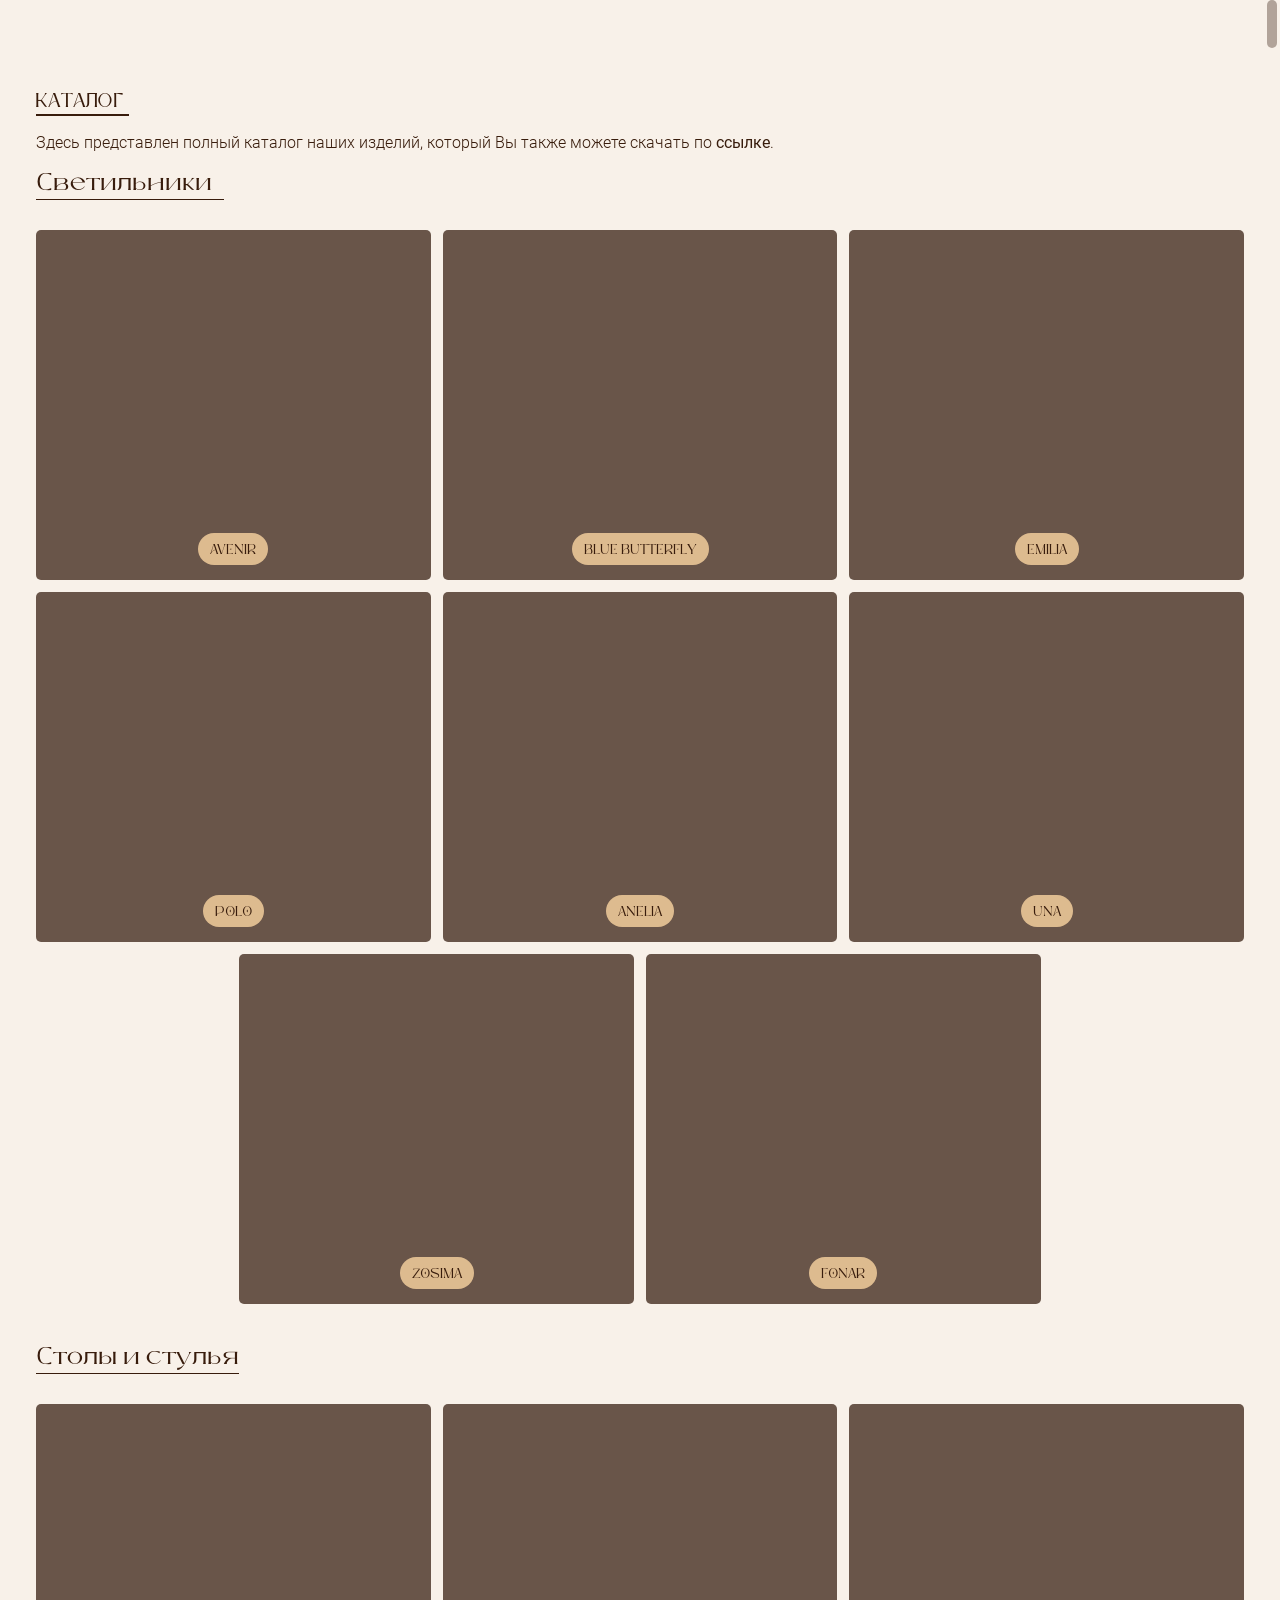
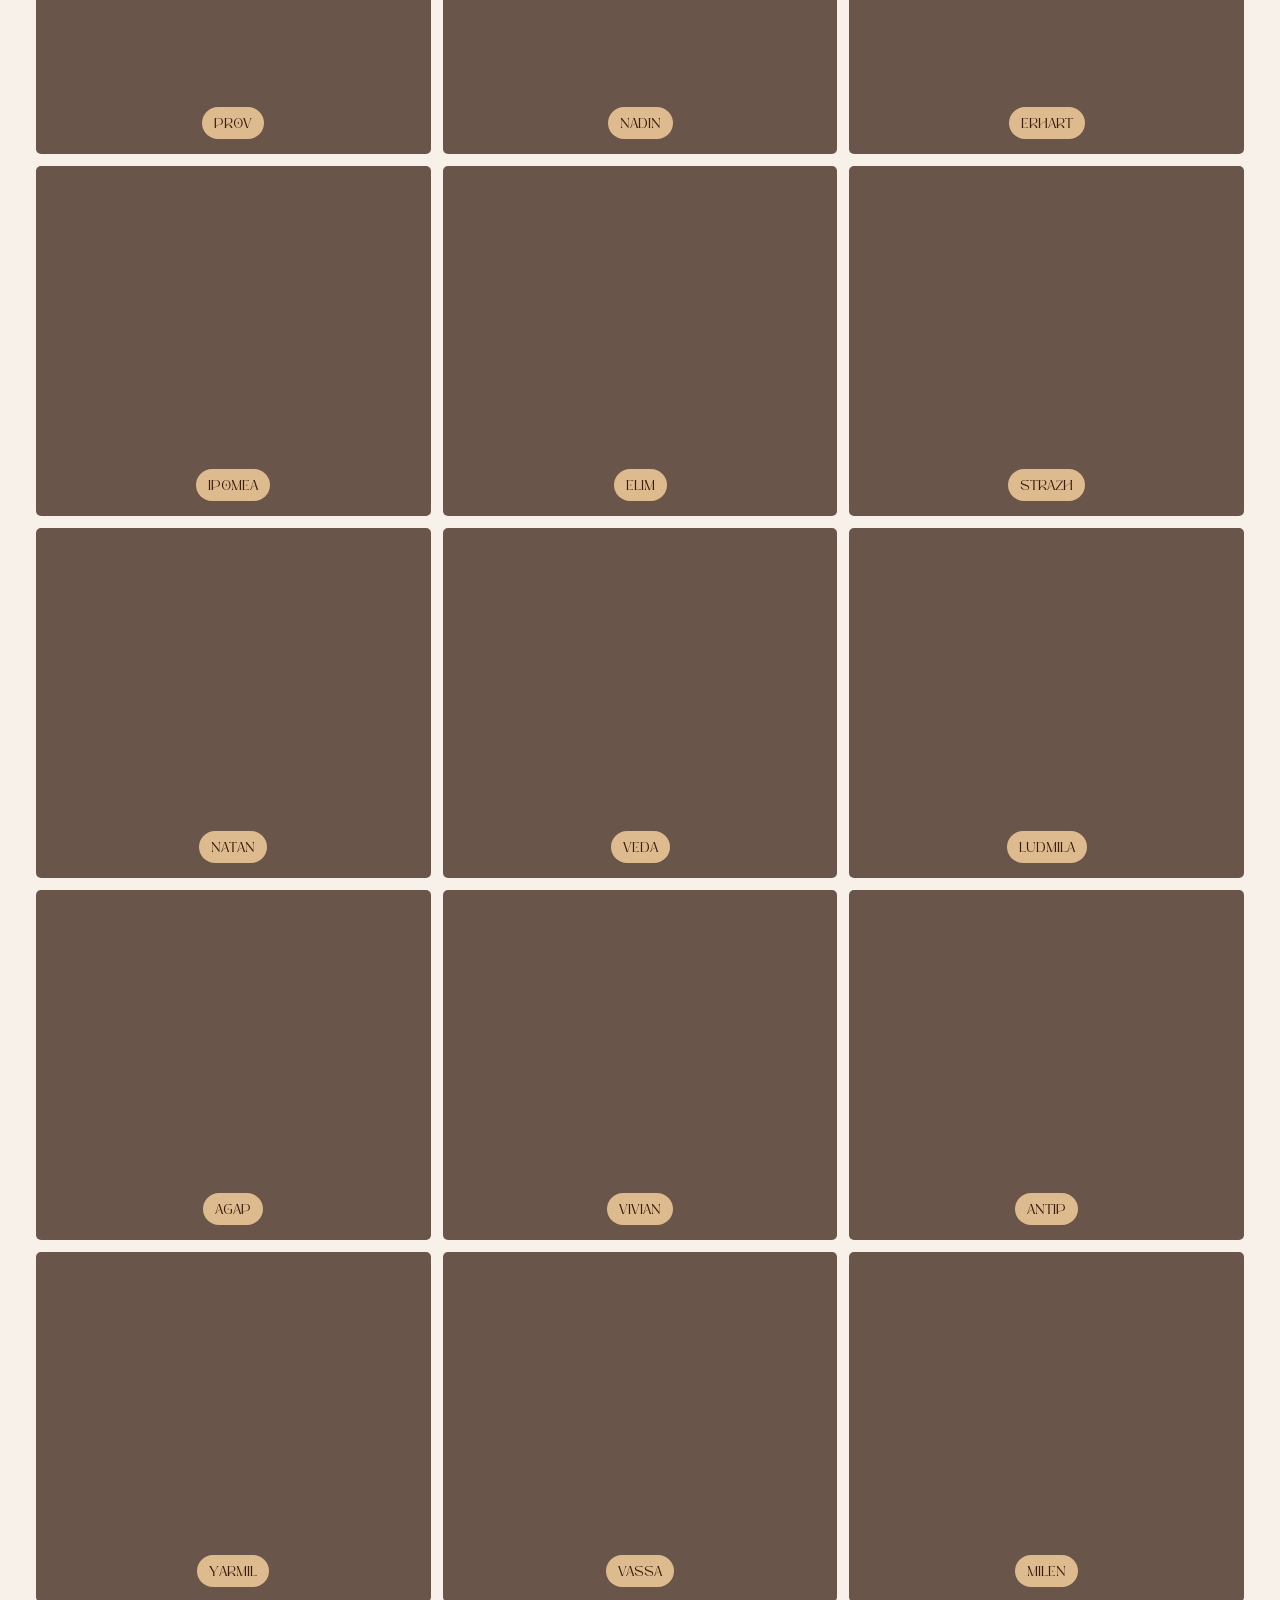
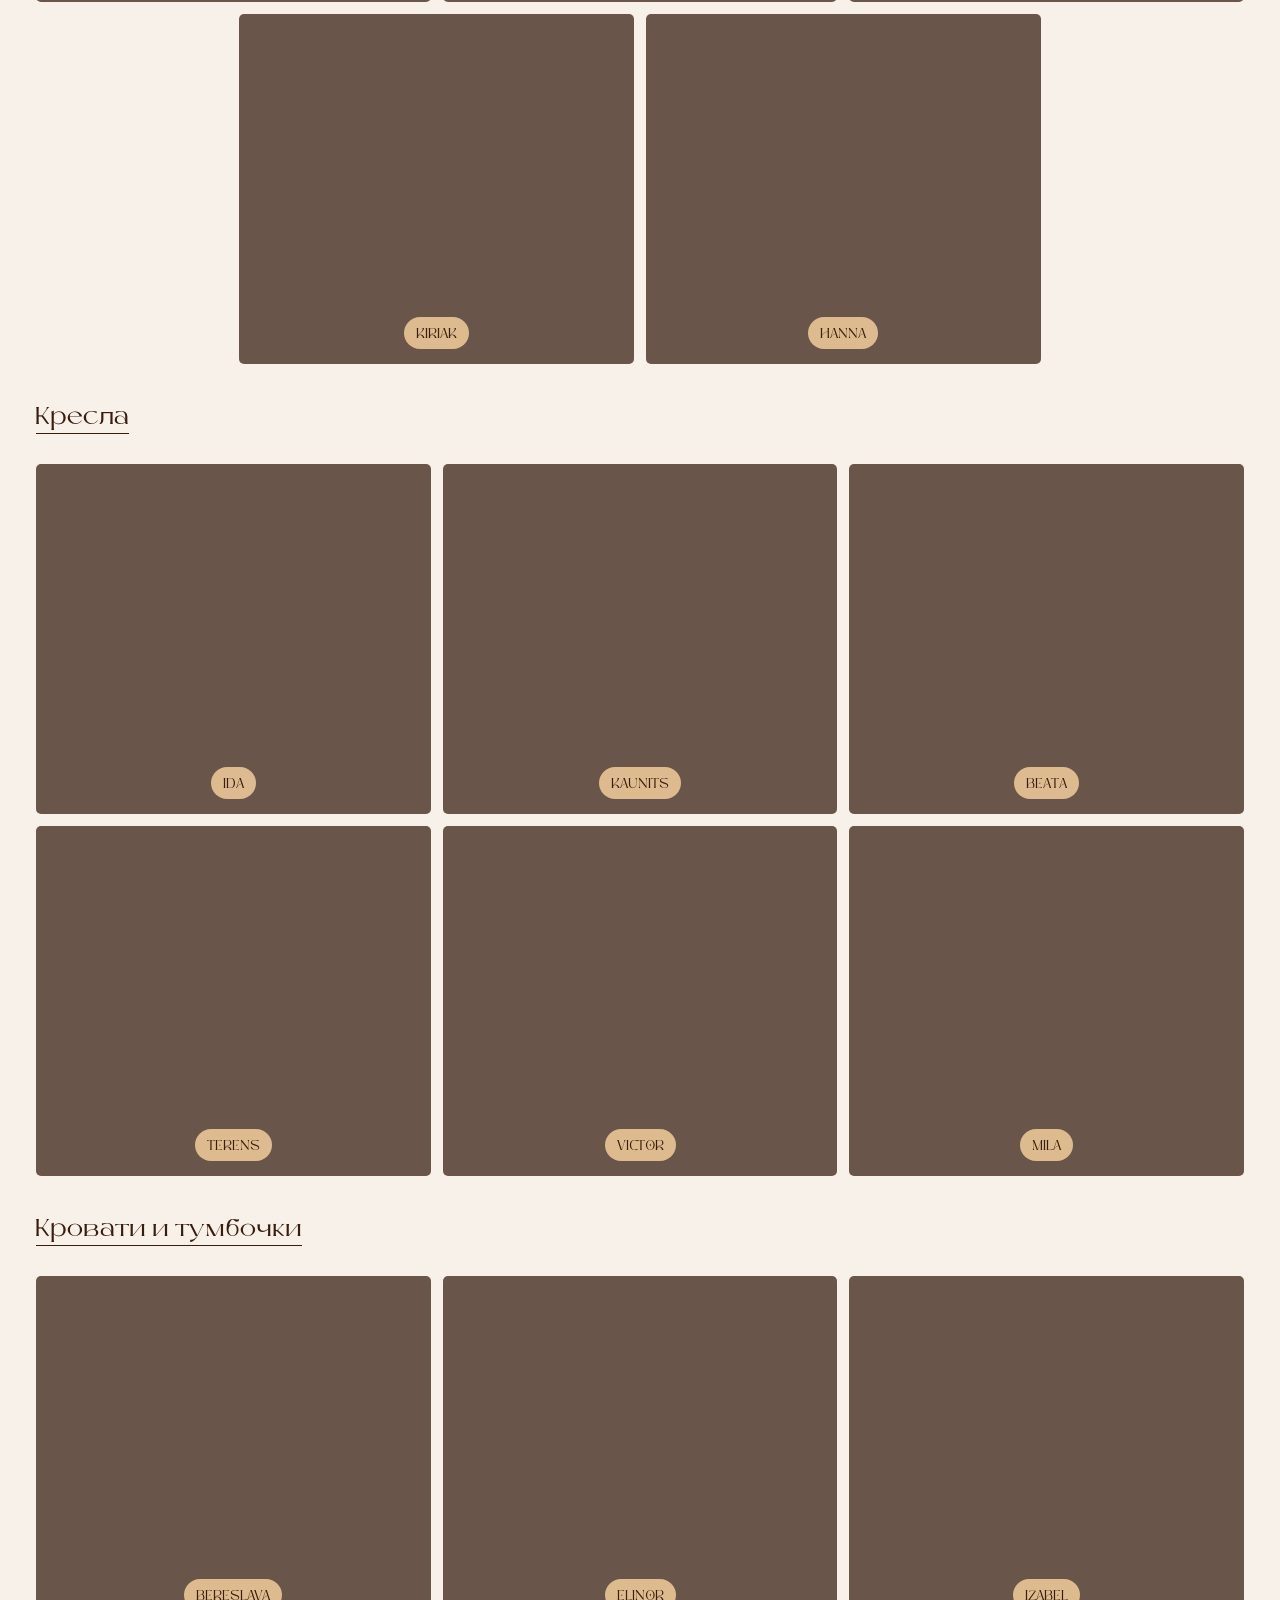
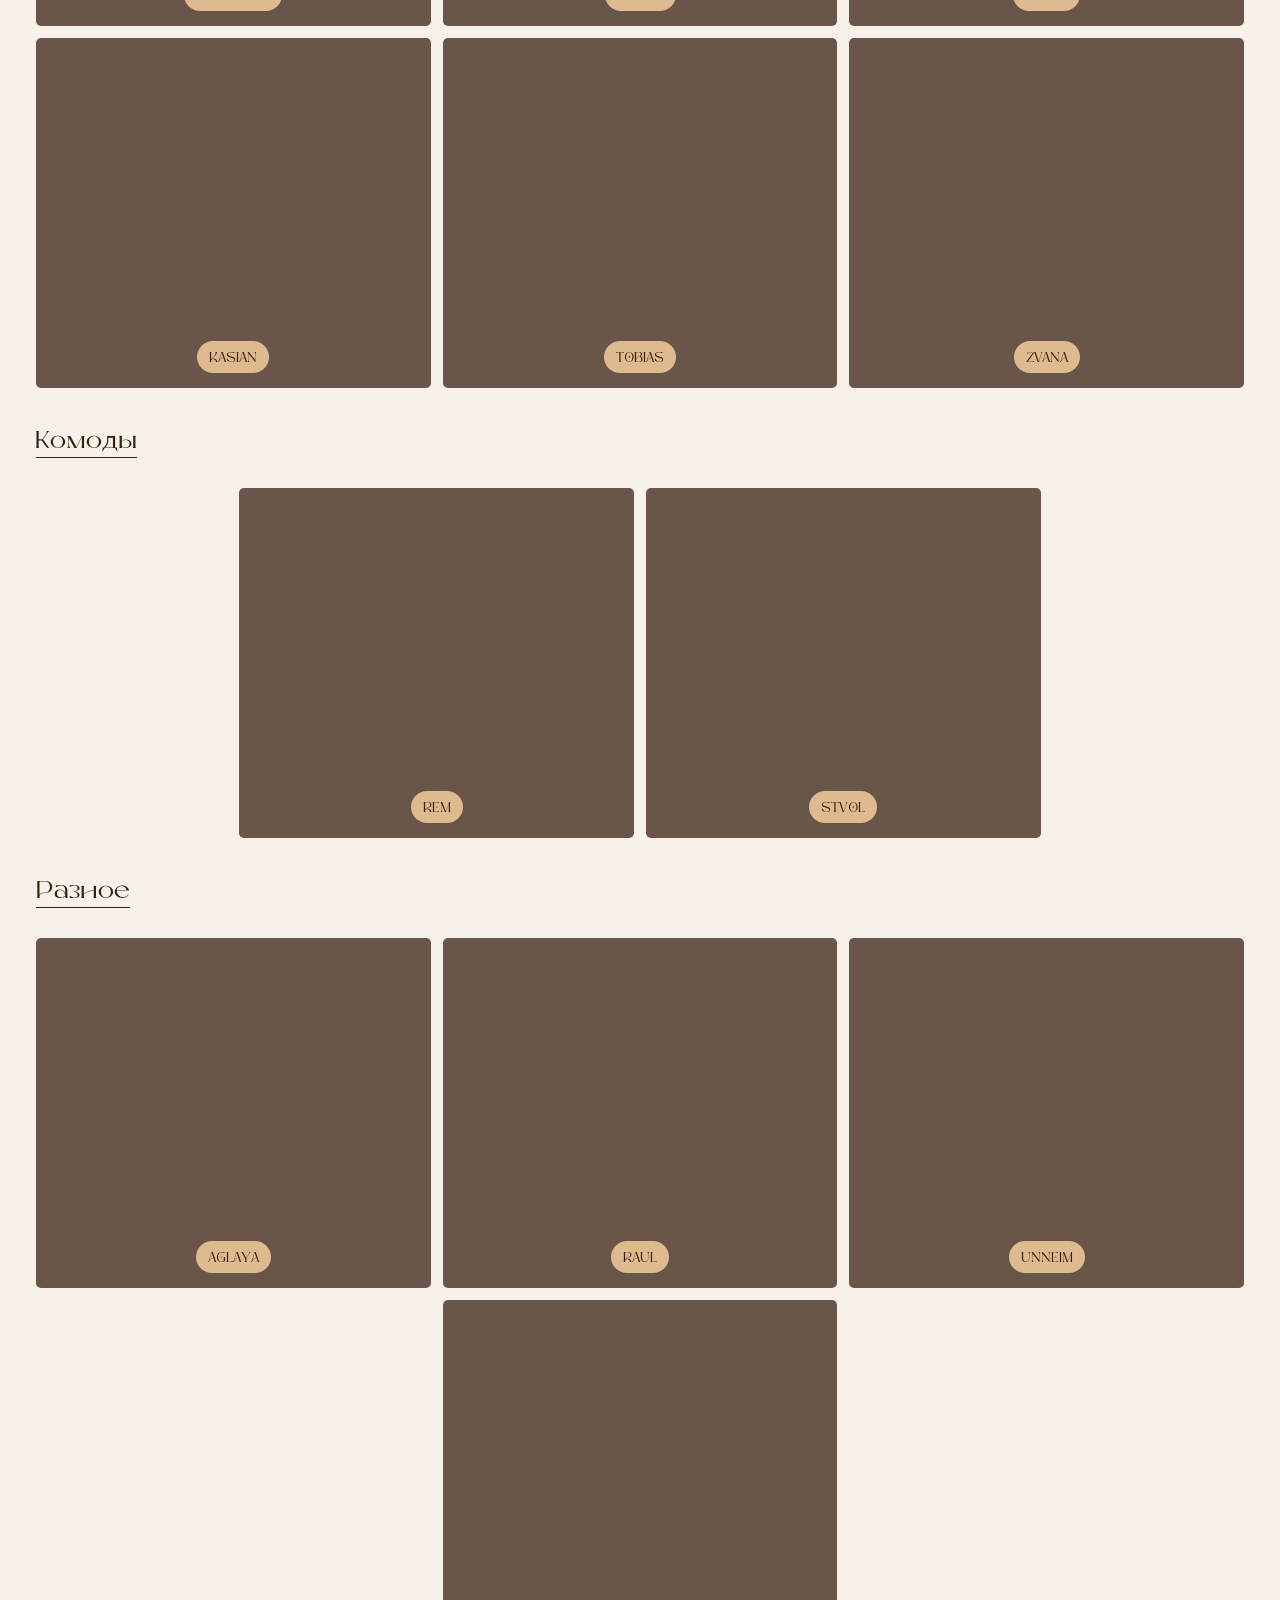
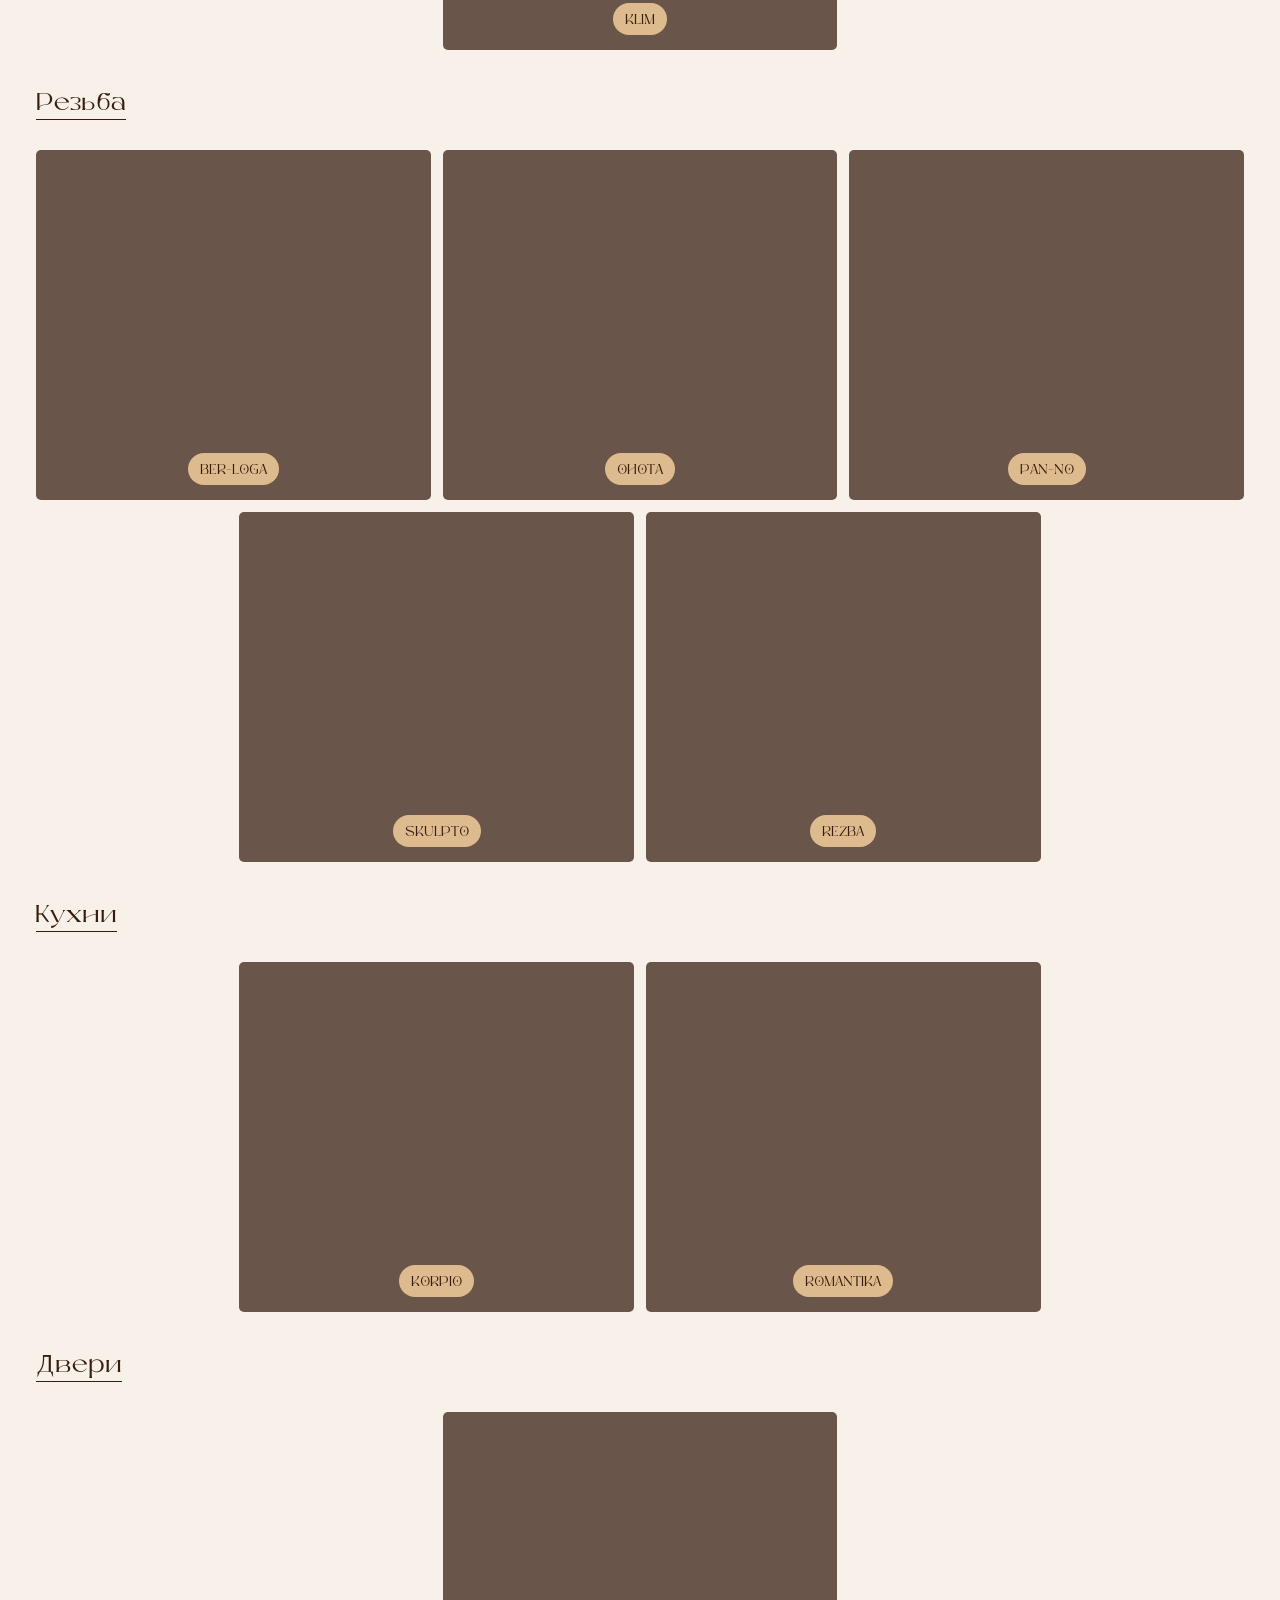
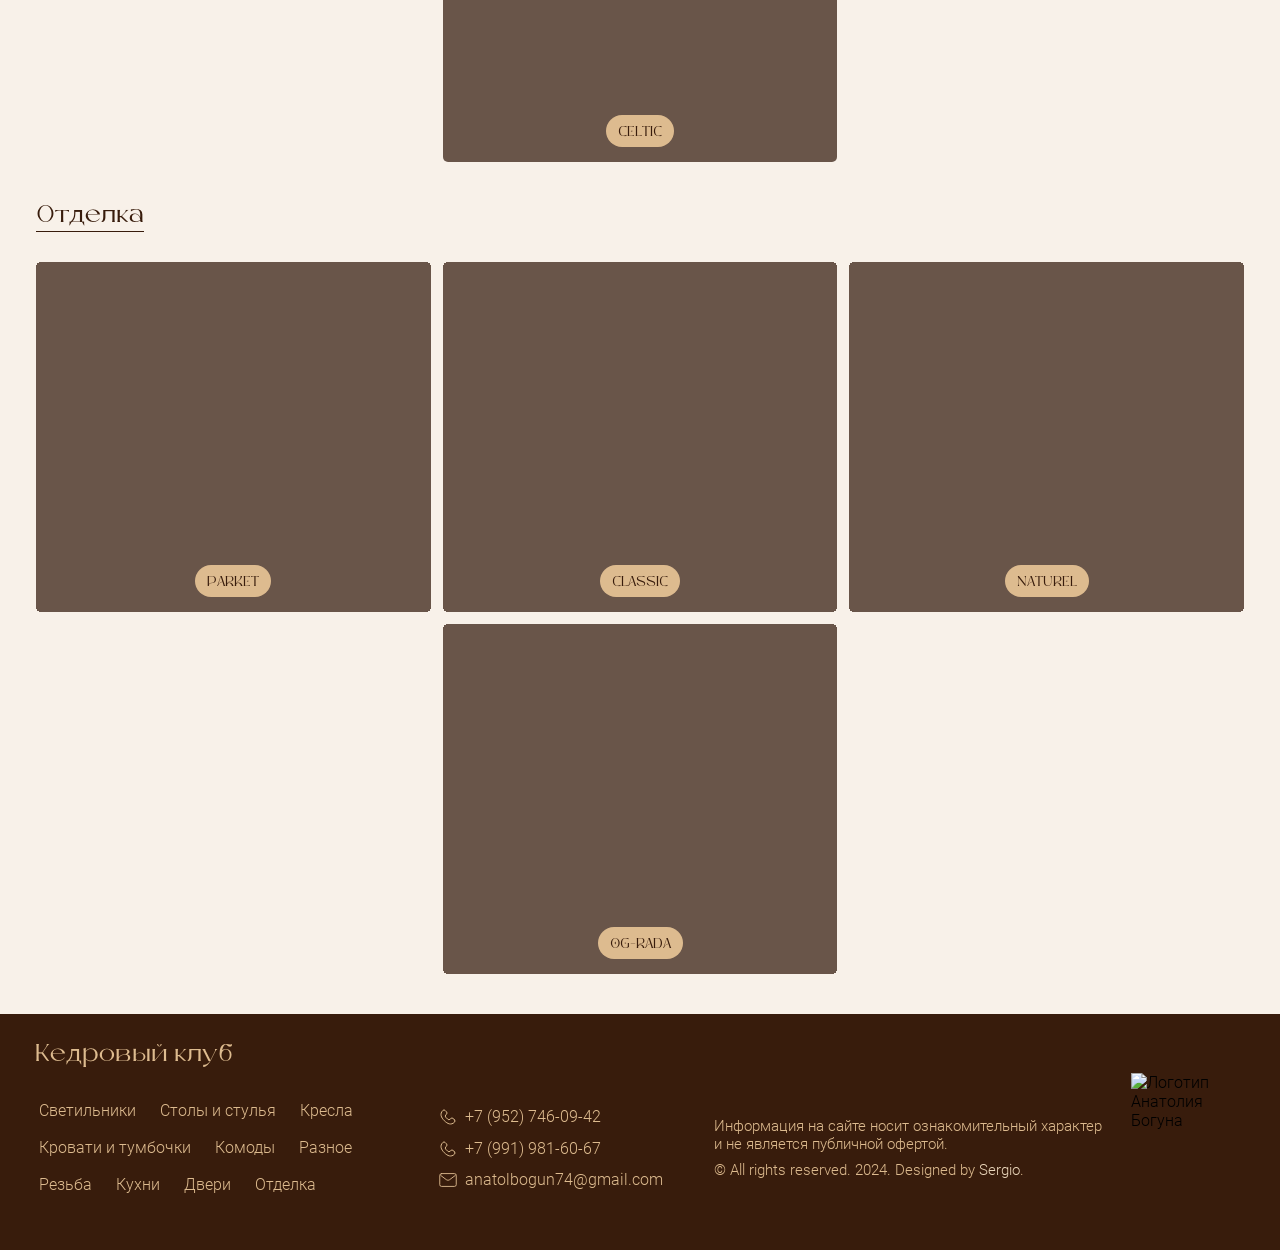
==== commit 2dc7492e: "dev_4.6.1 Fix the adaptability of the header" ====
--- a/catalog.html
+++ b/catalog.html
@@ -151,6 +151,9 @@
     <h2 class="section-title categories__title">
       Каталог&nbsp;
     </h2>
+    <p class="basic-text catalog__text">
+      Здесь представлен полный каталог наших изделий, который Вы также можете скачать по <a class="download-link" href="docs/Cedar-club-catalog.pdf" download>ссылке</a>.
+    </p>
     <div class="product-category lamps" id="lamps">
       <h3 class="category-title">
         Светильники&nbsp;&nbsp;
--- a/CSS/catalog.css
+++ b/CSS/catalog.css
@@ -352,19 +352,24 @@
   padding: 0;
 }
 
+@media (max-width: 768px) {
+  .header-nav {
+    display: none;
+  }
+}
 .header-nav__list {
   display: inline-flex;
-  gap: 30px;
+  gap: 15px;
   margin: 0;
   padding: 0;
 }
 
-@media (min-width: 1025px) {
+@media (min-width: 1024px) {
   .header-nav__list {
-    gap: 36px;
-  }
-}
-@media (min-width: 1281px) {
+    gap: 30px;
+  }
+}
+@media (min-width: 1280px) {
   .header-nav__list {
     gap: 60px;
   }
@@ -385,7 +390,6 @@
 .header-nav__link:hover, .header-nav__link:focus, .header-nav__link:active {
   color: var(--lighter);
 }
-
 .header-nav__link::before {
   content: "";
   position: absolute;
@@ -397,7 +401,6 @@
   transform: translateX(-50%);
   transition: width 0.15s ease-in-out;
 }
-
 .header-nav__link:hover::before, .header-nav__link:active::before {
   width: 80%;
 }
@@ -407,8 +410,8 @@
   font-size: 18px;
 }
 
-@media (max-width: 768px) {
-  .header-nav, .header-nav__tel {
+@media (max-width: 1024px) {
+  .header-nav__tel {
     display: none;
   }
 }
@@ -474,10 +477,6 @@
 }
 
 .popup {
-  display: none;
-}
-
-.menu {
   display: none;
 }
 
@@ -608,14 +607,13 @@
 .product-category {
   width: 100%;
   min-width: 100%;
-  margin: 0;
   margin-bottom: 20px;
-  padding: 0;
 }
 
 .category-title {
   display: inline-block;
-  margin: 0;
+  margin-top: 0;
+  margin-bottom: 30px;
   padding: 0;
   font-family: "Leotaro", "Roboto", serif;
   font-weight: normal;
@@ -632,6 +630,7 @@
   gap: var(--gap);
   margin: 0 auto;
   margin-bottom: 40px;
+  flex-basis: content;
 }
 
 .product-card {
@@ -643,7 +642,7 @@
   border-radius: 5px;
   overflow: hidden;
   perspective: 1000px;
-  -webkit-tap-highlight-color: rgba(0, 0, 0, 0);
+  -webkit-tap-highlight-color: transparent;
 }
 
 .card-inner {
@@ -674,7 +673,7 @@
 .card-rotate-front {
   padding: 15px;
   padding-bottom: 5px;
-  background-image: url(../img/products/table.jpg);
+  background-color: var(--less-dark);
   background-size: cover;
   background-repeat: no-repeat;
   background-position: center;
@@ -816,246 +815,6 @@
 .slider-button-img:active,
 .slider-button:active .slider-button-img path {
   opacity: 100%;
-}
-
-.front-01 {
-  background-image: url(../img/products/01/01.jpg);
-}
-
-.front-02 {
-  background-image: url(../img/products/02/01.jpg);
-}
-
-.front-03 {
-  background-image: url(../img/products/03/01.jpg);
-}
-
-.front-04 {
-  background-image: url(../img/products/04/01.jpg);
-}
-
-.front-05 {
-  background-image: url(../img/products/05/01.jpg);
-}
-
-.front-06 {
-  background-image: url(../img/products/06/01.jpg);
-}
-
-.front-07 {
-  background-image: url(../img/products/07/01.jpg);
-}
-
-.front-08 {
-  background-image: url(../img/products/08/01.jpg);
-}
-
-.front-09 {
-  background-image: url(../img/products/09/01.jpg);
-}
-
-.front-10 {
-  background-image: url(../img/products/10/01.jpg);
-}
-
-.front-11 {
-  background-image: url(../img/products/11/01.jpg);
-}
-
-.front-12 {
-  background-image: url(../img/products/12/01.jpg);
-}
-
-.front-13 {
-  background-image: url(../img/products/13/01.jpg);
-}
-
-.front-14 {
-  background-image: url(../img/products/14/01.jpg);
-}
-
-.front-15 {
-  background-image: url(../img/products/15/01.jpg);
-}
-
-.front-16 {
-  background-image: url(../img/products/16/01.jpg);
-}
-
-.front-17 {
-  background-image: url(../img/products/17/01.jpg);
-}
-
-.front-18 {
-  background-image: url(../img/products/18/01.jpg);
-}
-
-.front-19 {
-  background-image: url(../img/products/19/01.jpg);
-}
-
-.front-20 {
-  background-image: url(../img/products/20/01.jpg);
-}
-
-.front-21 {
-  background-image: url(../img/products/21/01.jpg);
-}
-
-.front-22 {
-  background-image: url(../img/products/22/01.jpg);
-}
-
-.front-23 {
-  background-image: url(../img/products/23/01.jpg);
-}
-
-.front-24 {
-  background-image: url(../img/products/24/01.jpg);
-}
-
-.front-25 {
-  background-image: url(../img/products/25/01.jpg);
-}
-
-.front-26 {
-  background-image: url(../img/products/26/01.jpg);
-}
-
-.front-27 {
-  background-image: url(../img/products/27/01.jpg);
-}
-
-.front-28 {
-  background-image: url(../img/products/28/01.jpg);
-}
-
-.front-29 {
-  background-image: url(../img/products/29/01.jpg);
-}
-
-.front-30 {
-  background-image: url(../img/products/30/01.jpg);
-}
-
-.front-31 {
-  background-image: url(../img/products/31/01.jpg);
-}
-
-.front-32 {
-  background-image: url(../img/products/32/01.jpg);
-}
-
-.front-33 {
-  background-image: url(../img/products/33/01.jpg);
-}
-
-.front-34 {
-  background-image: url(../img/products/34/01.jpg);
-}
-
-.front-35 {
-  background-image: url(../img/products/35/01.jpg);
-}
-
-.front-36 {
-  background-image: url(../img/products/36/01.jpg);
-}
-
-.front-37 {
-  background-image: url(../img/products/37/01.jpg);
-}
-
-.front-38 {
-  background-image: url(../img/products/38/01.jpg);
-}
-
-.front-39 {
-  background-image: url(../img/products/39/01.jpg);
-}
-
-.front-40 {
-  background-image: url(../img/products/40/01.jpg);
-}
-
-.front-41 {
-  background-image: url(../img/products/41/01.jpg);
-}
-
-.front-42 {
-  background-image: url(../img/products/42/01.jpg);
-}
-
-.front-43 {
-  background-image: url(../img/products/43/01.jpg);
-}
-
-.front-44 {
-  background-image: url(../img/products/44/01.jpg);
-}
-
-.front-45 {
-  background-image: url(../img/products/45/01.jpg);
-}
-
-.front-46 {
-  background-image: url(../img/products/46/01.jpg);
-}
-
-.front-47 {
-  background-image: url(../img/products/47/01.jpg);
-}
-
-.front-48 {
-  background-image: url(../img/products/48/01.jpg);
-}
-
-.front-49 {
-  background-image: url(../img/products/49/01.jpg);
-}
-
-.front-50 {
-  background-image: url(../img/products/50/01.jpg);
-}
-
-.front-51 {
-  background-image: url(../img/products/51/01.jpg);
-}
-
-.front-52 {
-  background-image: url(../img/products/52/01.jpg);
-}
-
-.front-53 {
-  background-image: url(../img/products/53/01.jpg);
-}
-
-.front-54 {
-  background-image: url(../img/products/54/01.jpg);
-}
-
-.front-55 {
-  background-image: url(../img/products/55/01.jpg);
-}
-
-.front-56 {
-  background-image: url(../img/products/56/01.jpg);
-}
-
-.front-57 {
-  background-image: url(../img/products/57/01.jpg);
-}
-
-.front-58 {
-  background-image: url(../img/products/58/01.jpg);
-}
-
-.front-59 {
-  background-image: url(../img/products/59/01.jpg);
-}
-
-.front-60 {
-  background-image: url(../img/products/60/01.jpg);
 }
 
 .footer {
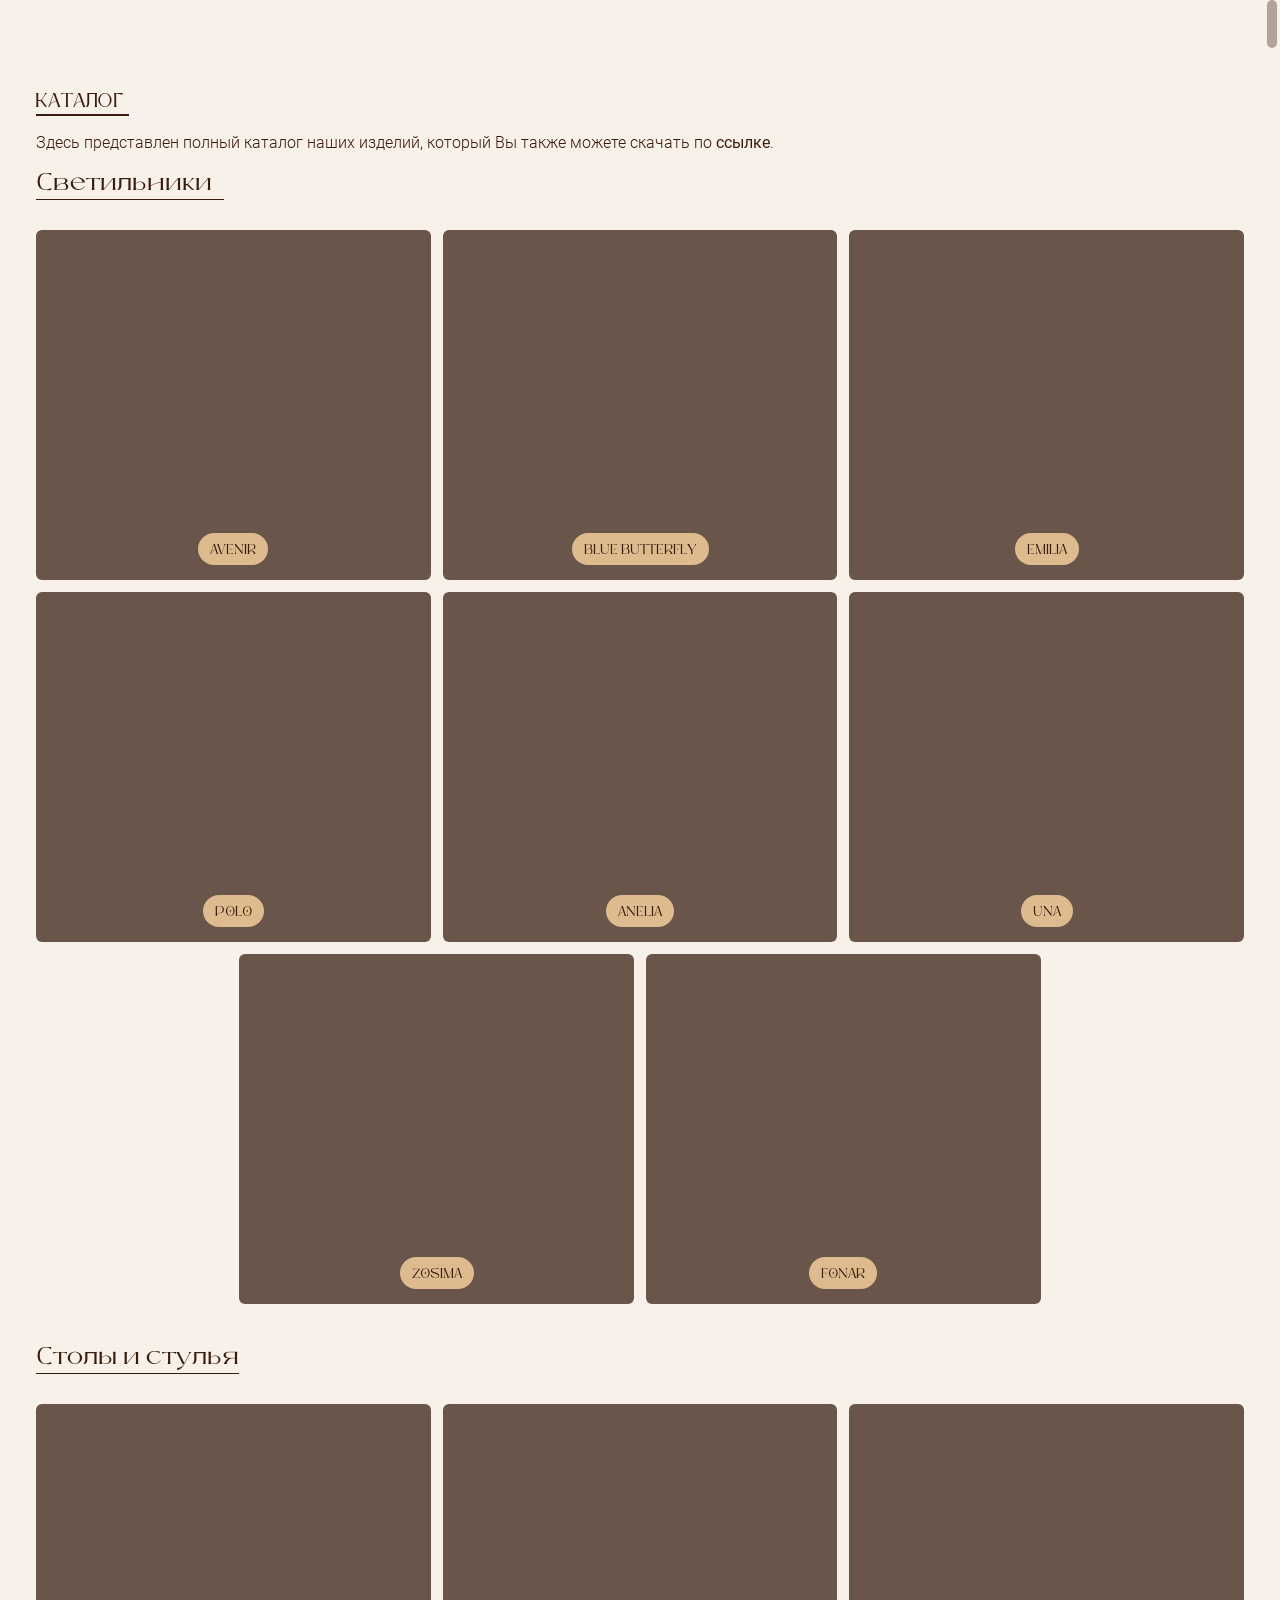
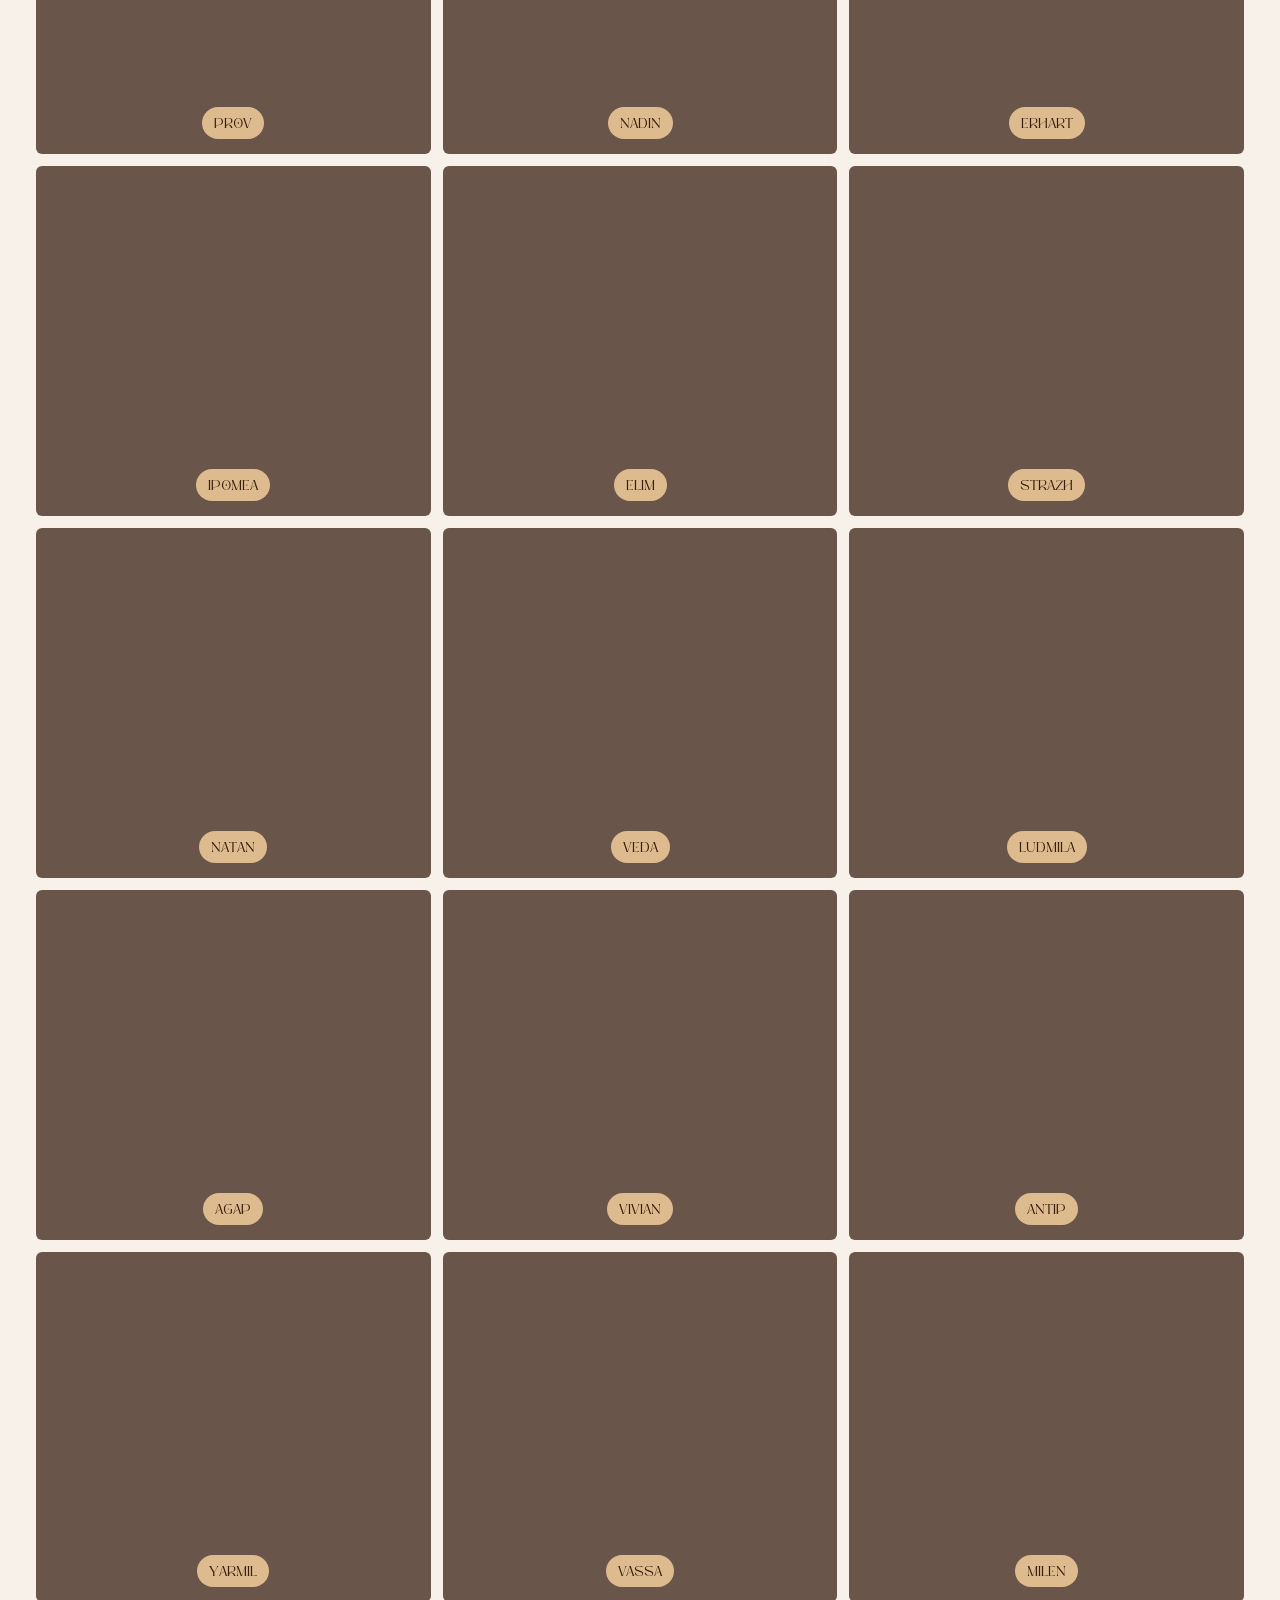
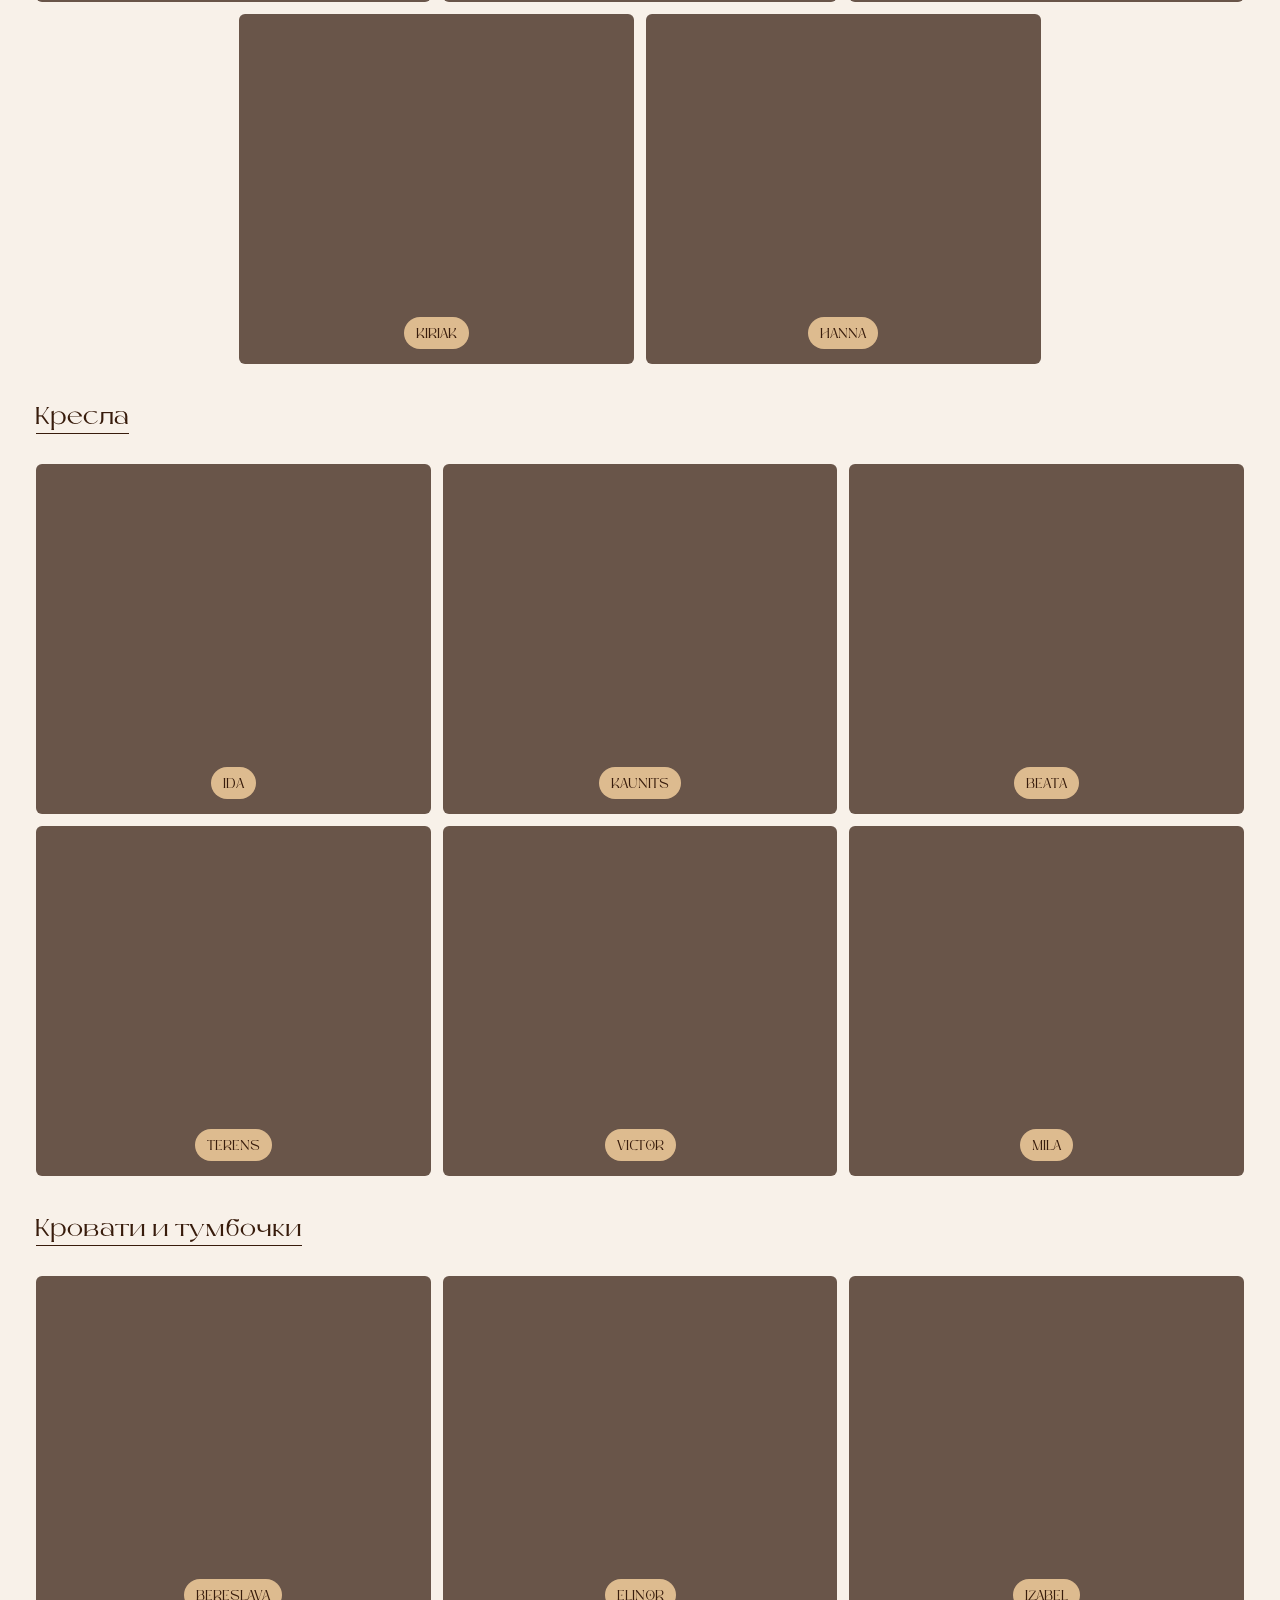
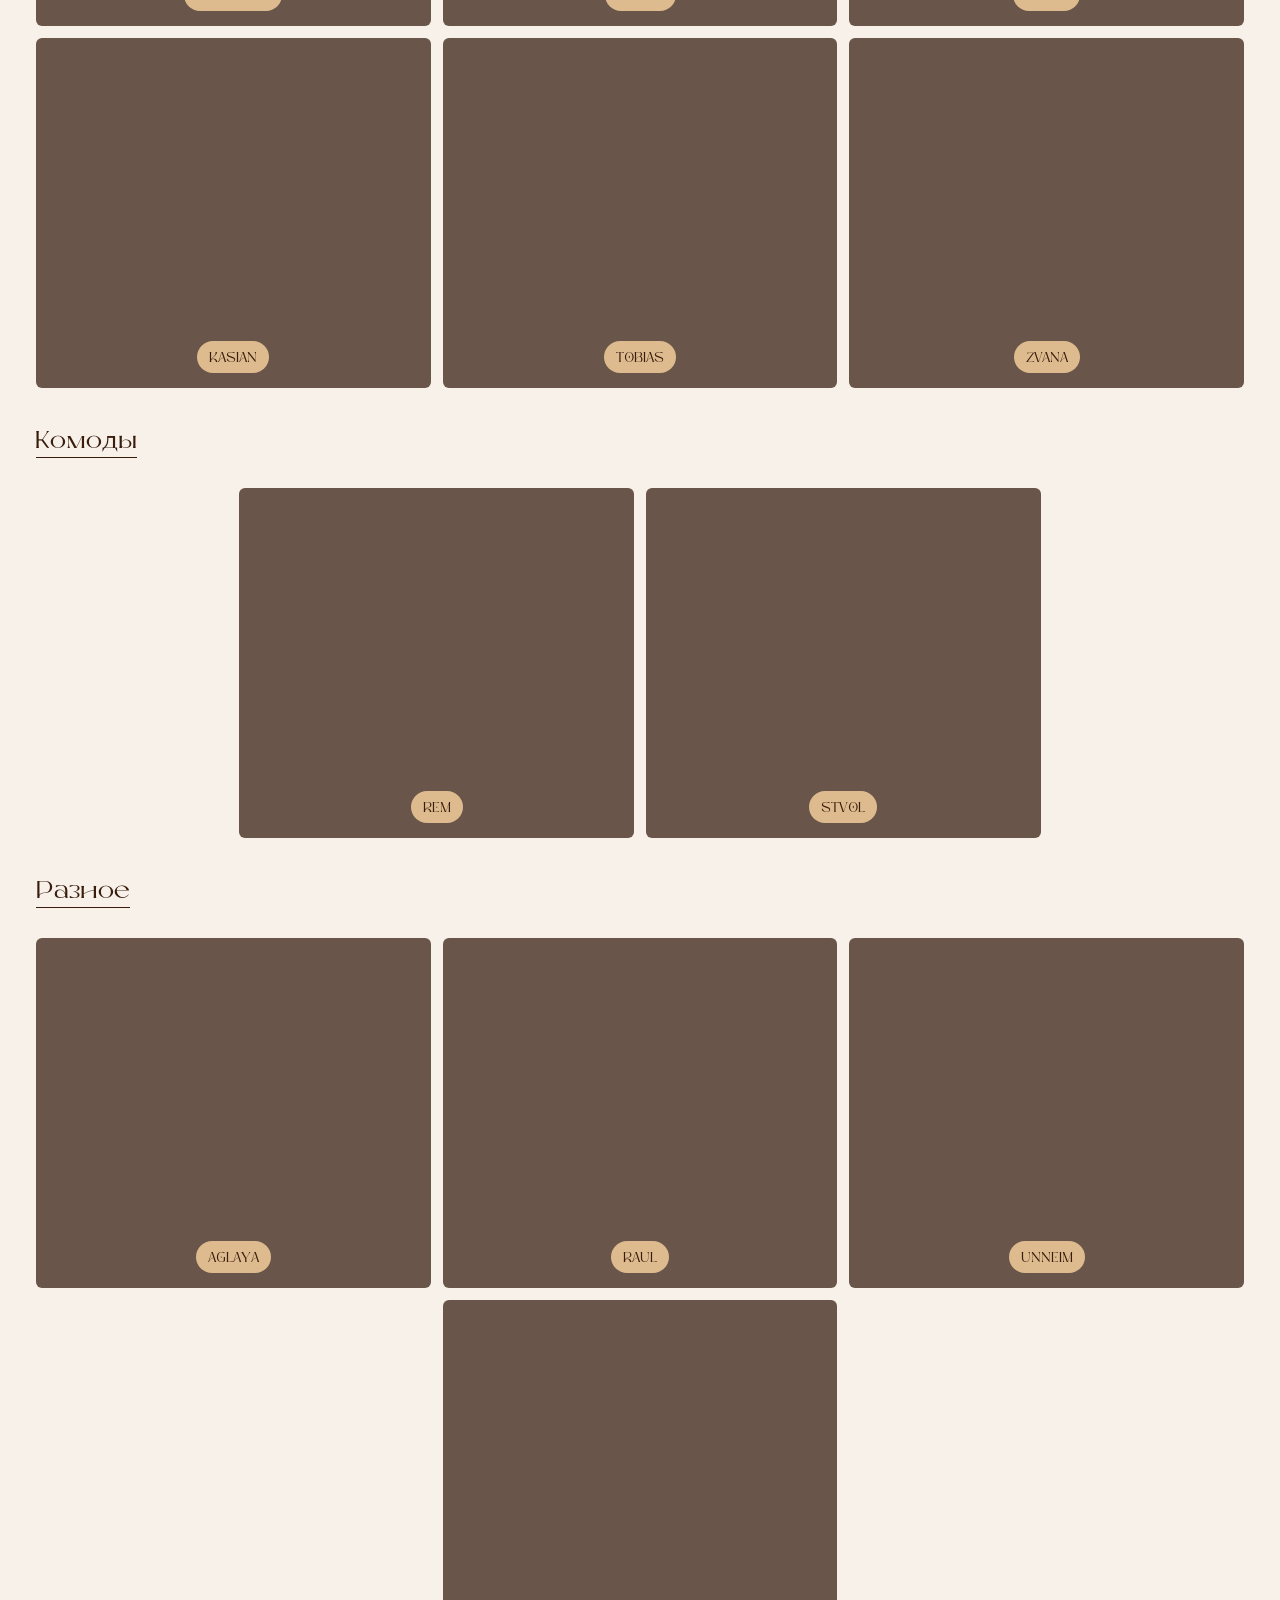
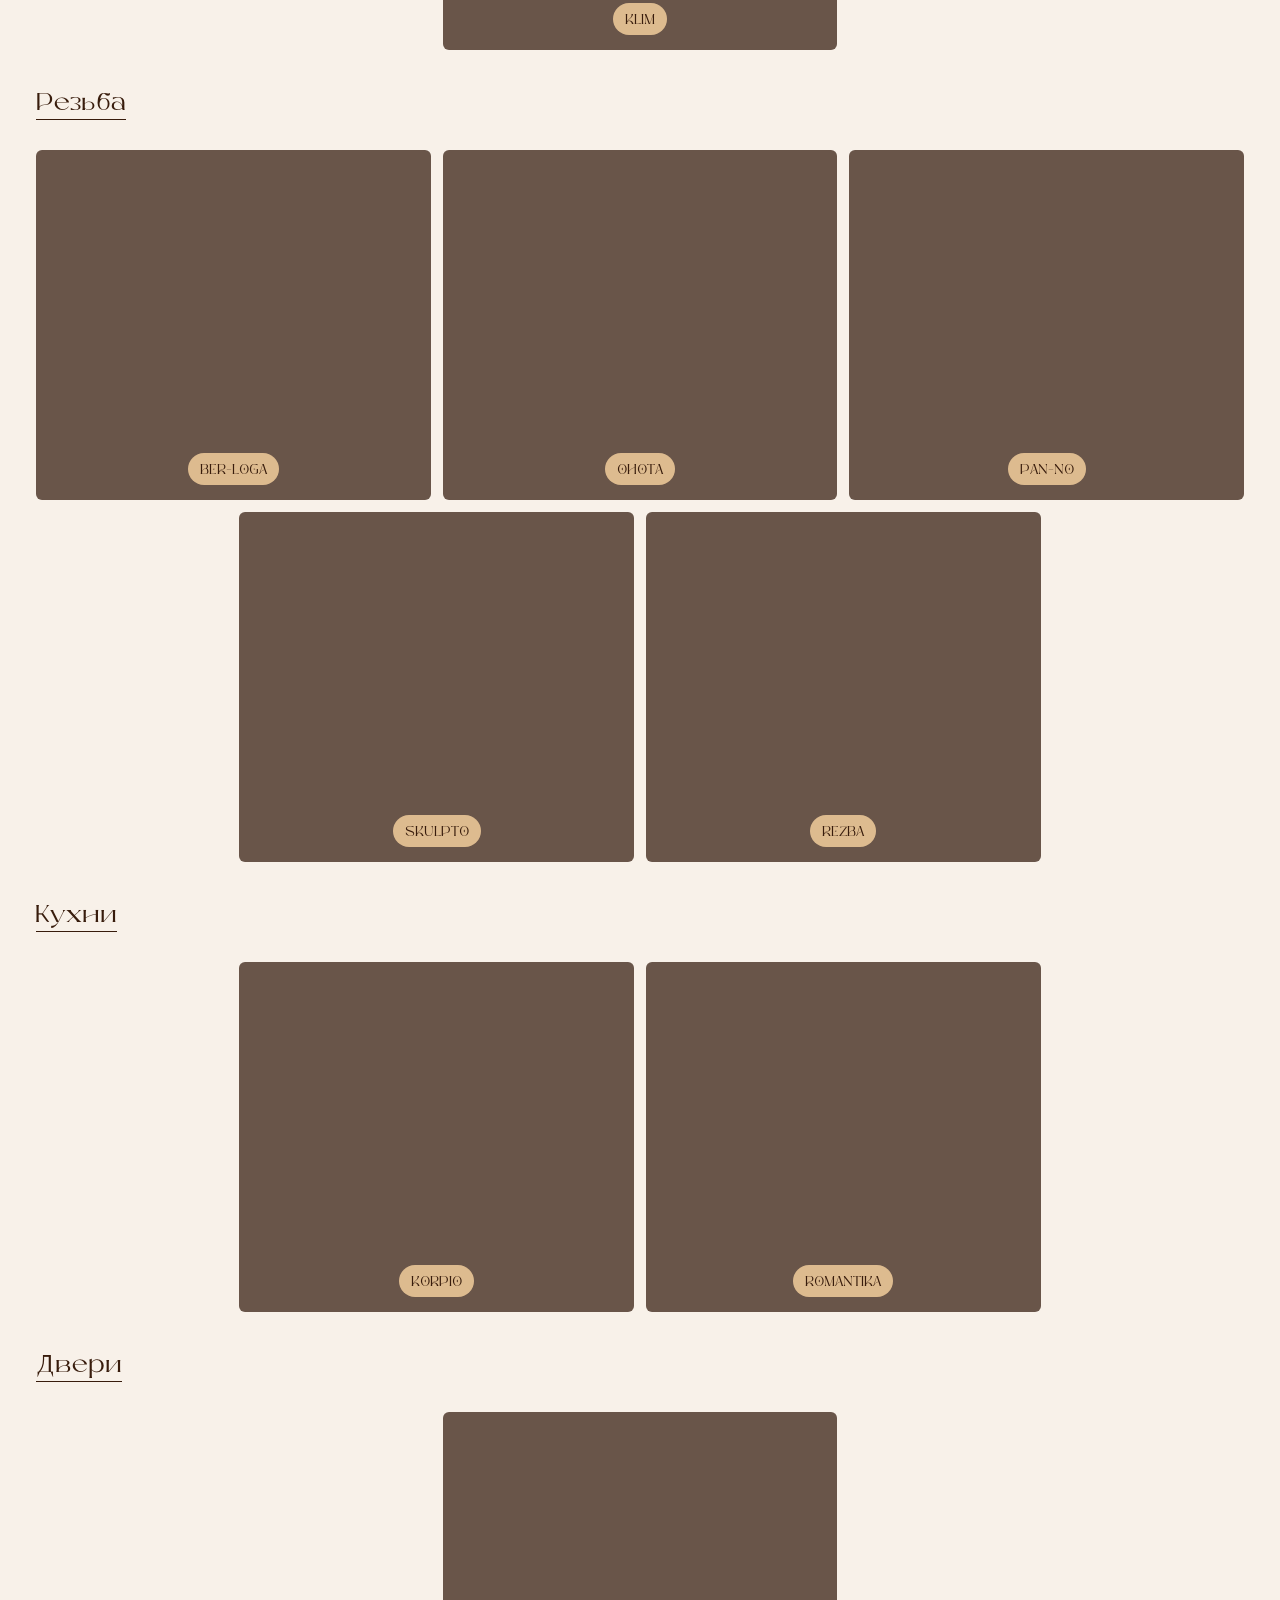
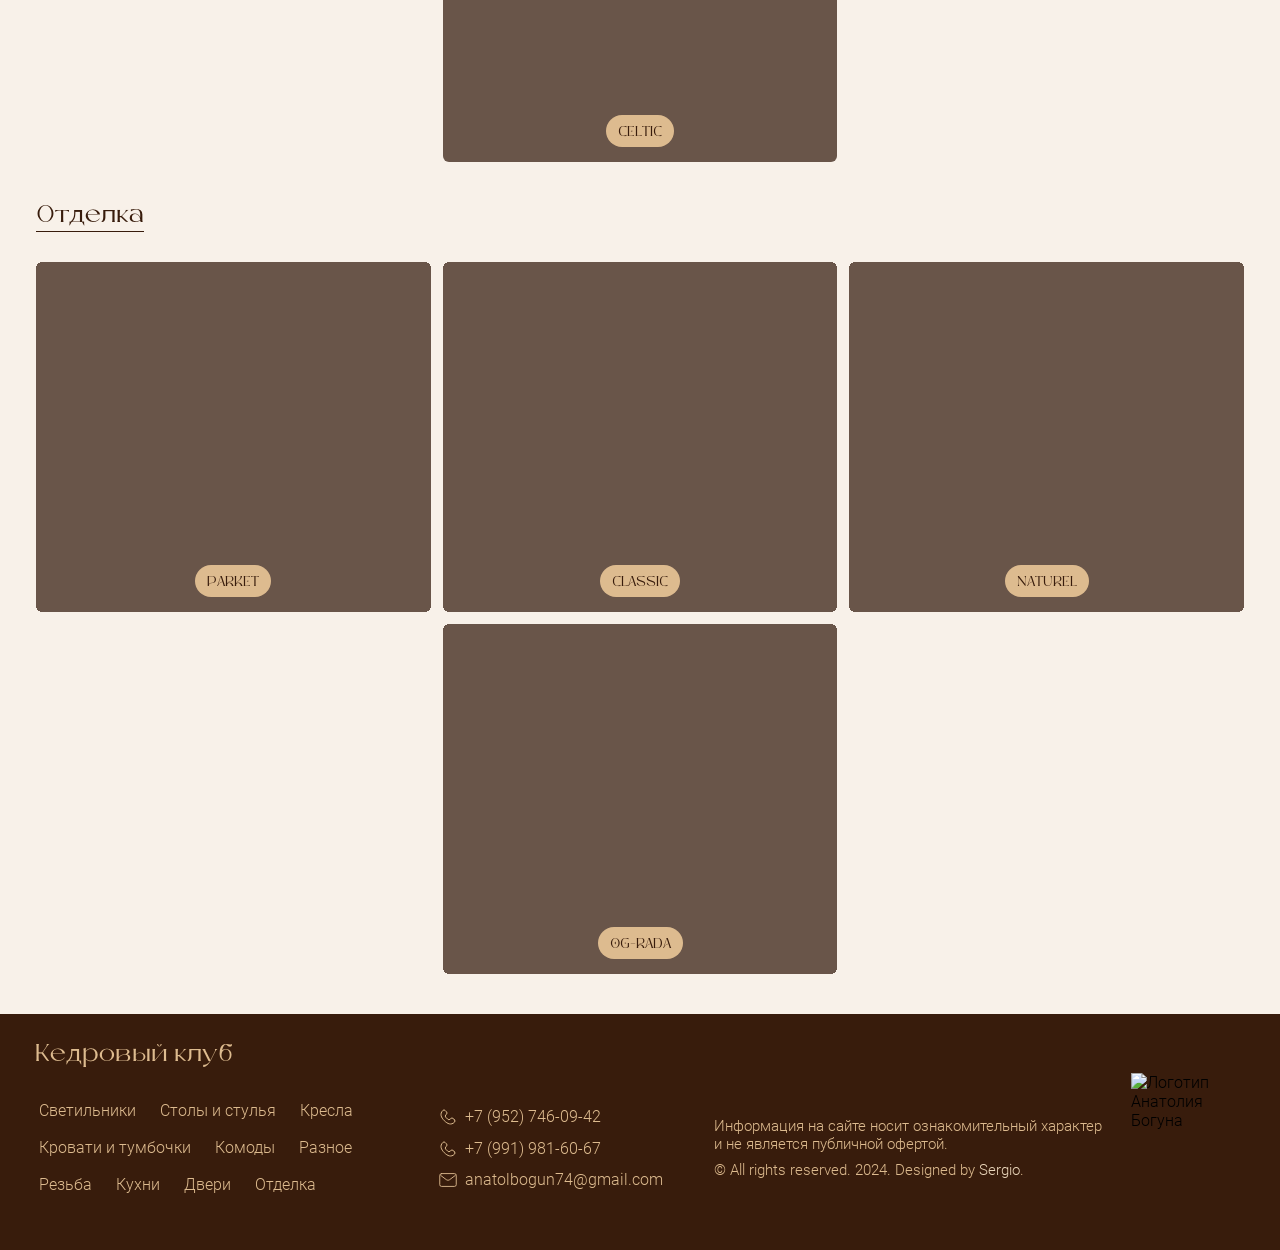
==== commit ff830871: "dev_4.6.3 Add meta descriptions to heads" ====
--- a/catalog.html
+++ b/catalog.html
@@ -4,6 +4,7 @@
   <meta charset="UTF-8">
   <meta name="viewport" content="width=device-width, initial-scale=1.0">
   <title>Кедровый клуб - каталог</title>
+  <meta name="description" content="Мы делаем мебель для срубов – это мебель из массива кедра, в природном стиле. Также у нас можно заказать резные фигуры и панно, отделку дома и бани.">
   <link rel="icon" href="img/graphics/favicone.ico">
   <link rel="stylesheet" href="CSS/catalog.css">
   <script defer src="JS/general/burgerNav.js"></script>
--- a/CSS/catalog.css
+++ b/CSS/catalog.css
@@ -637,9 +637,10 @@
   margin: 0;
   width: var(--card-width);
   min-width: 340px;
-  max-width: 435px;
+  max-width: 500px;
   min-height: 350px;
-  border-radius: 5px;
+  max-height: 400px;
+  border-radius: 6px;
   overflow: hidden;
   perspective: 1000px;
   -webkit-tap-highlight-color: transparent;
